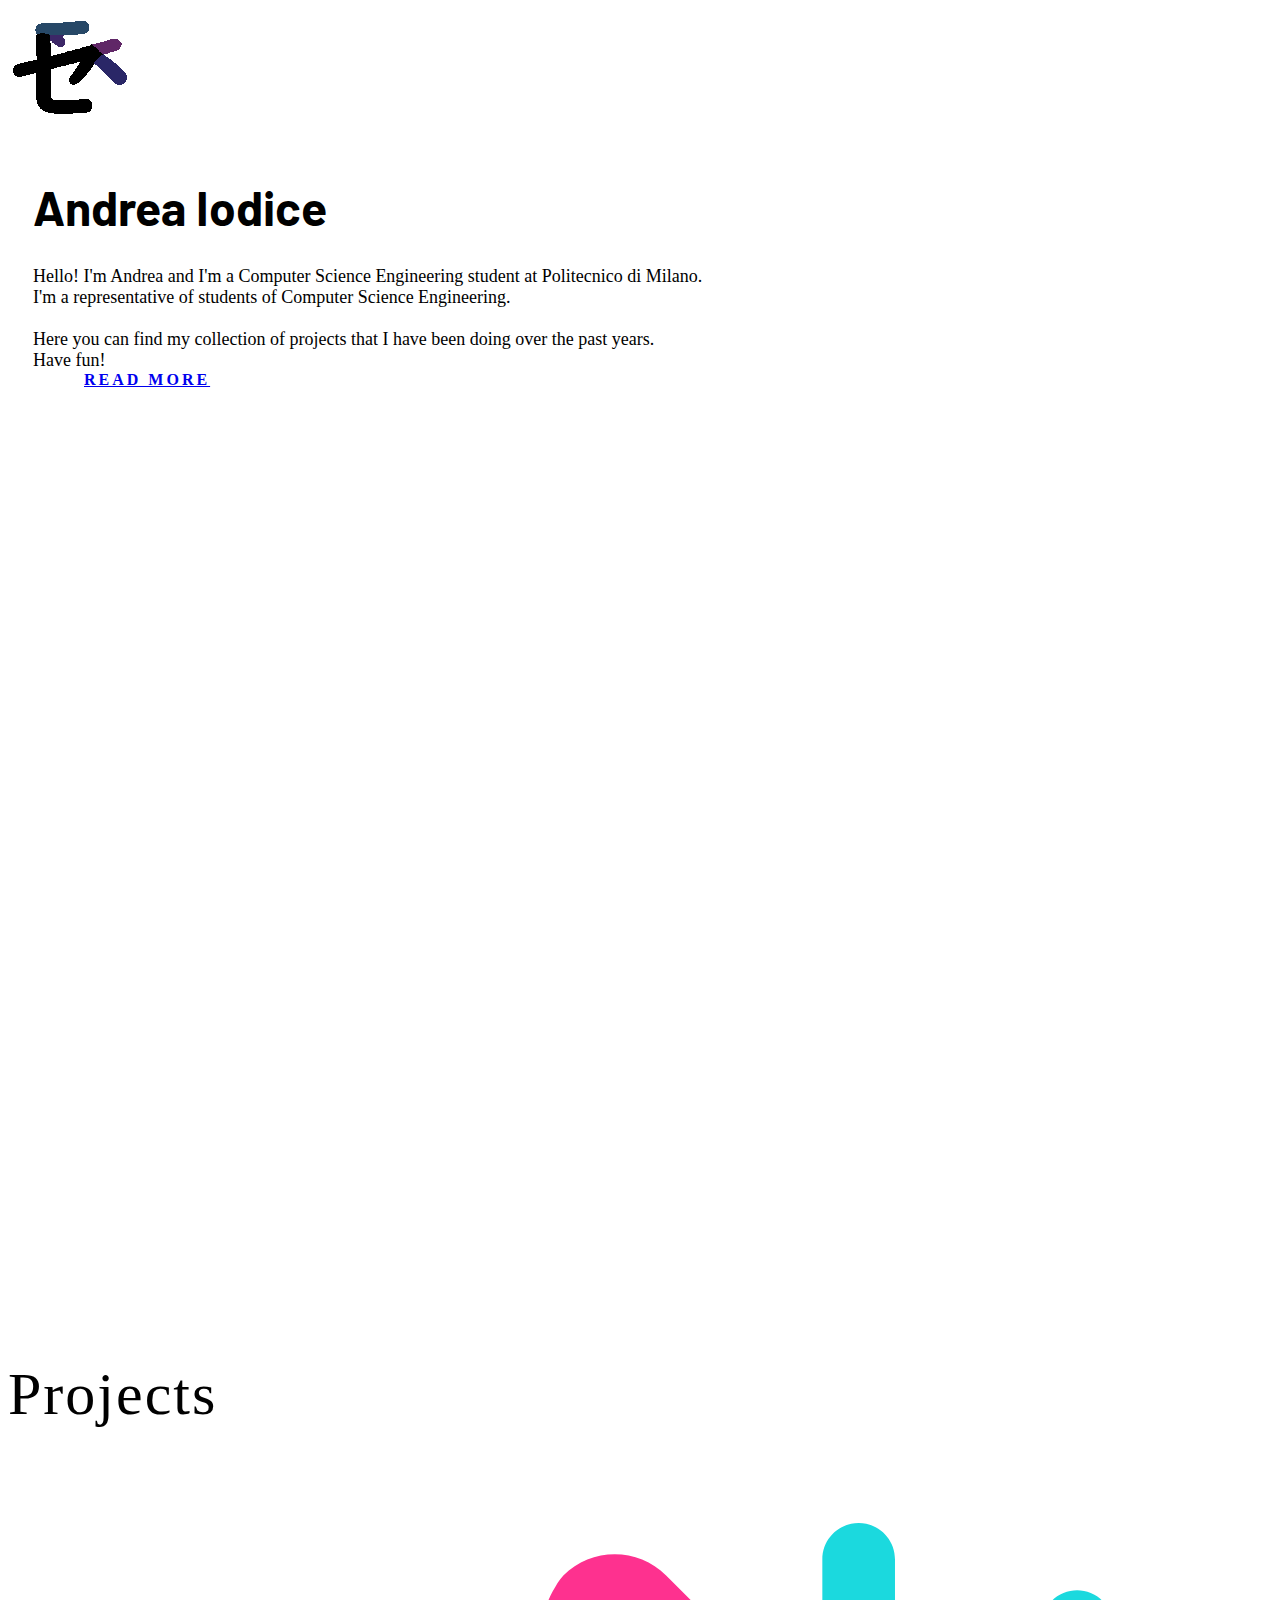
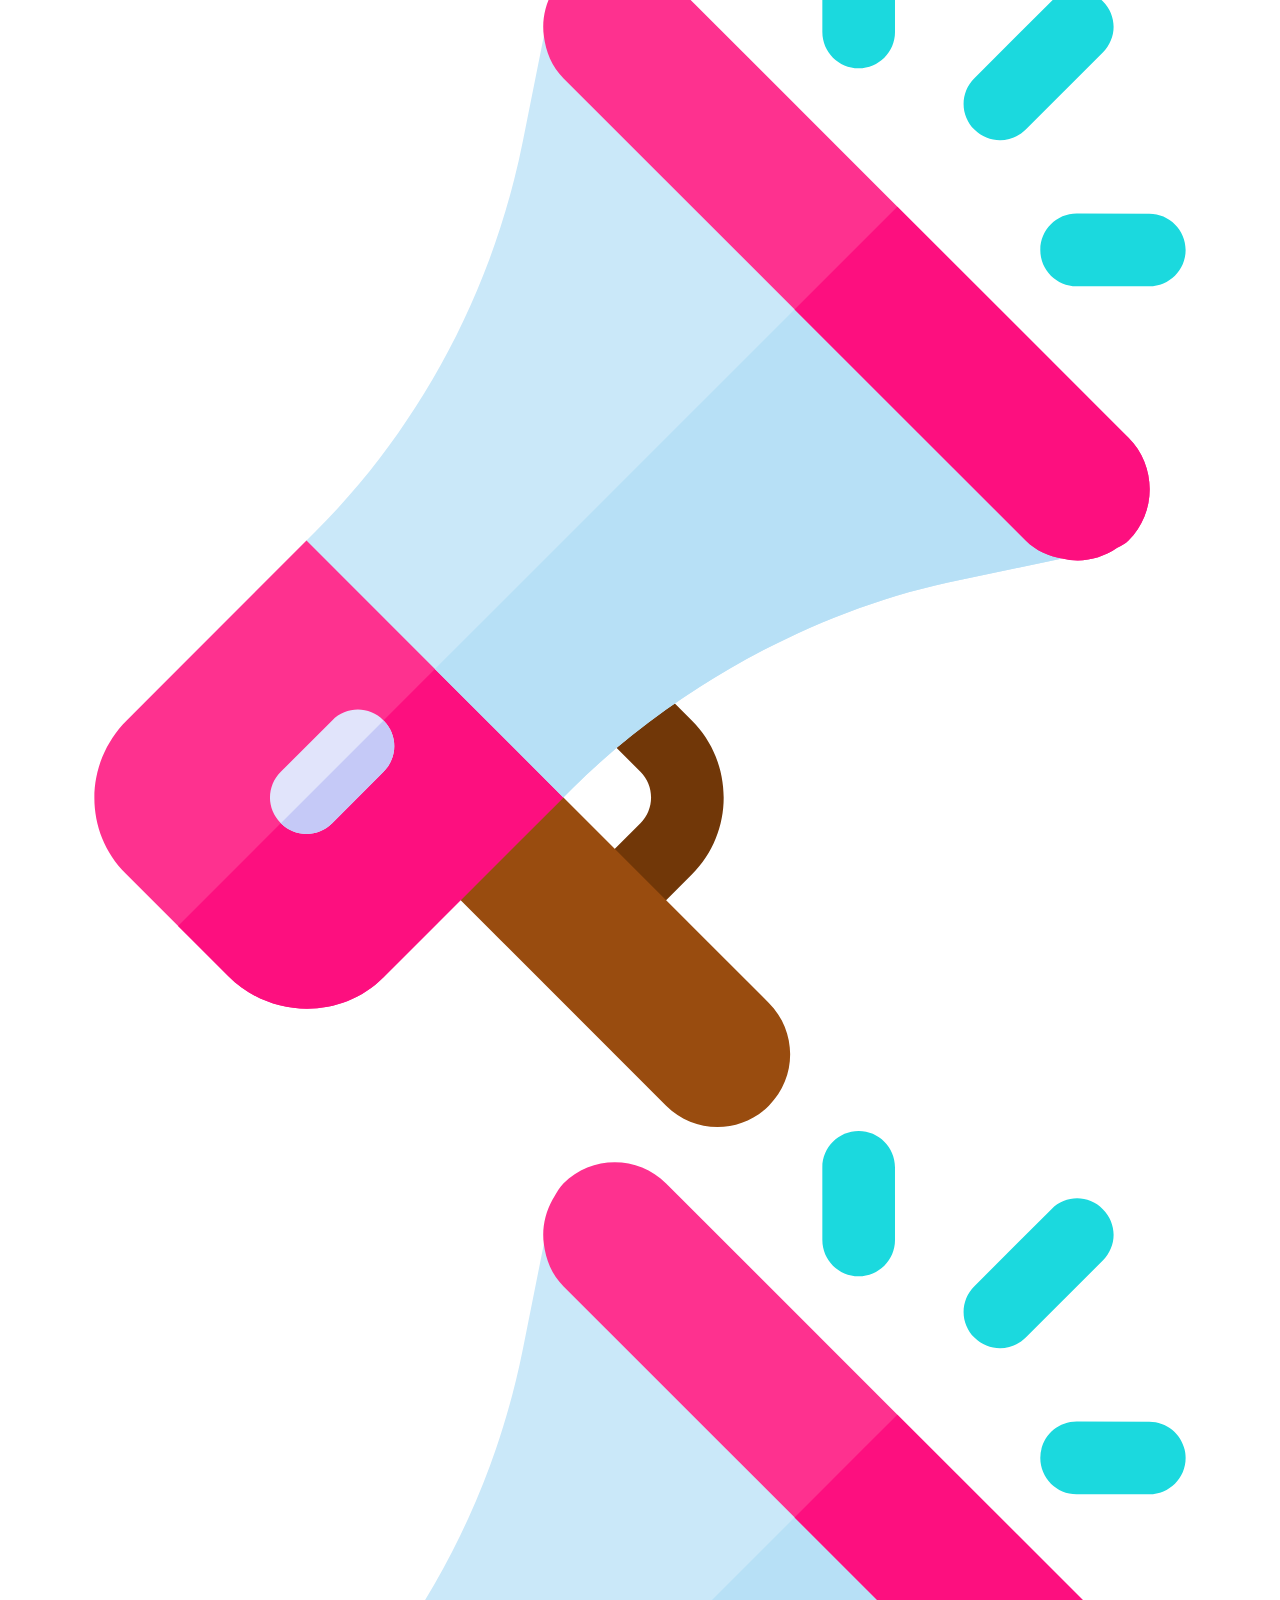
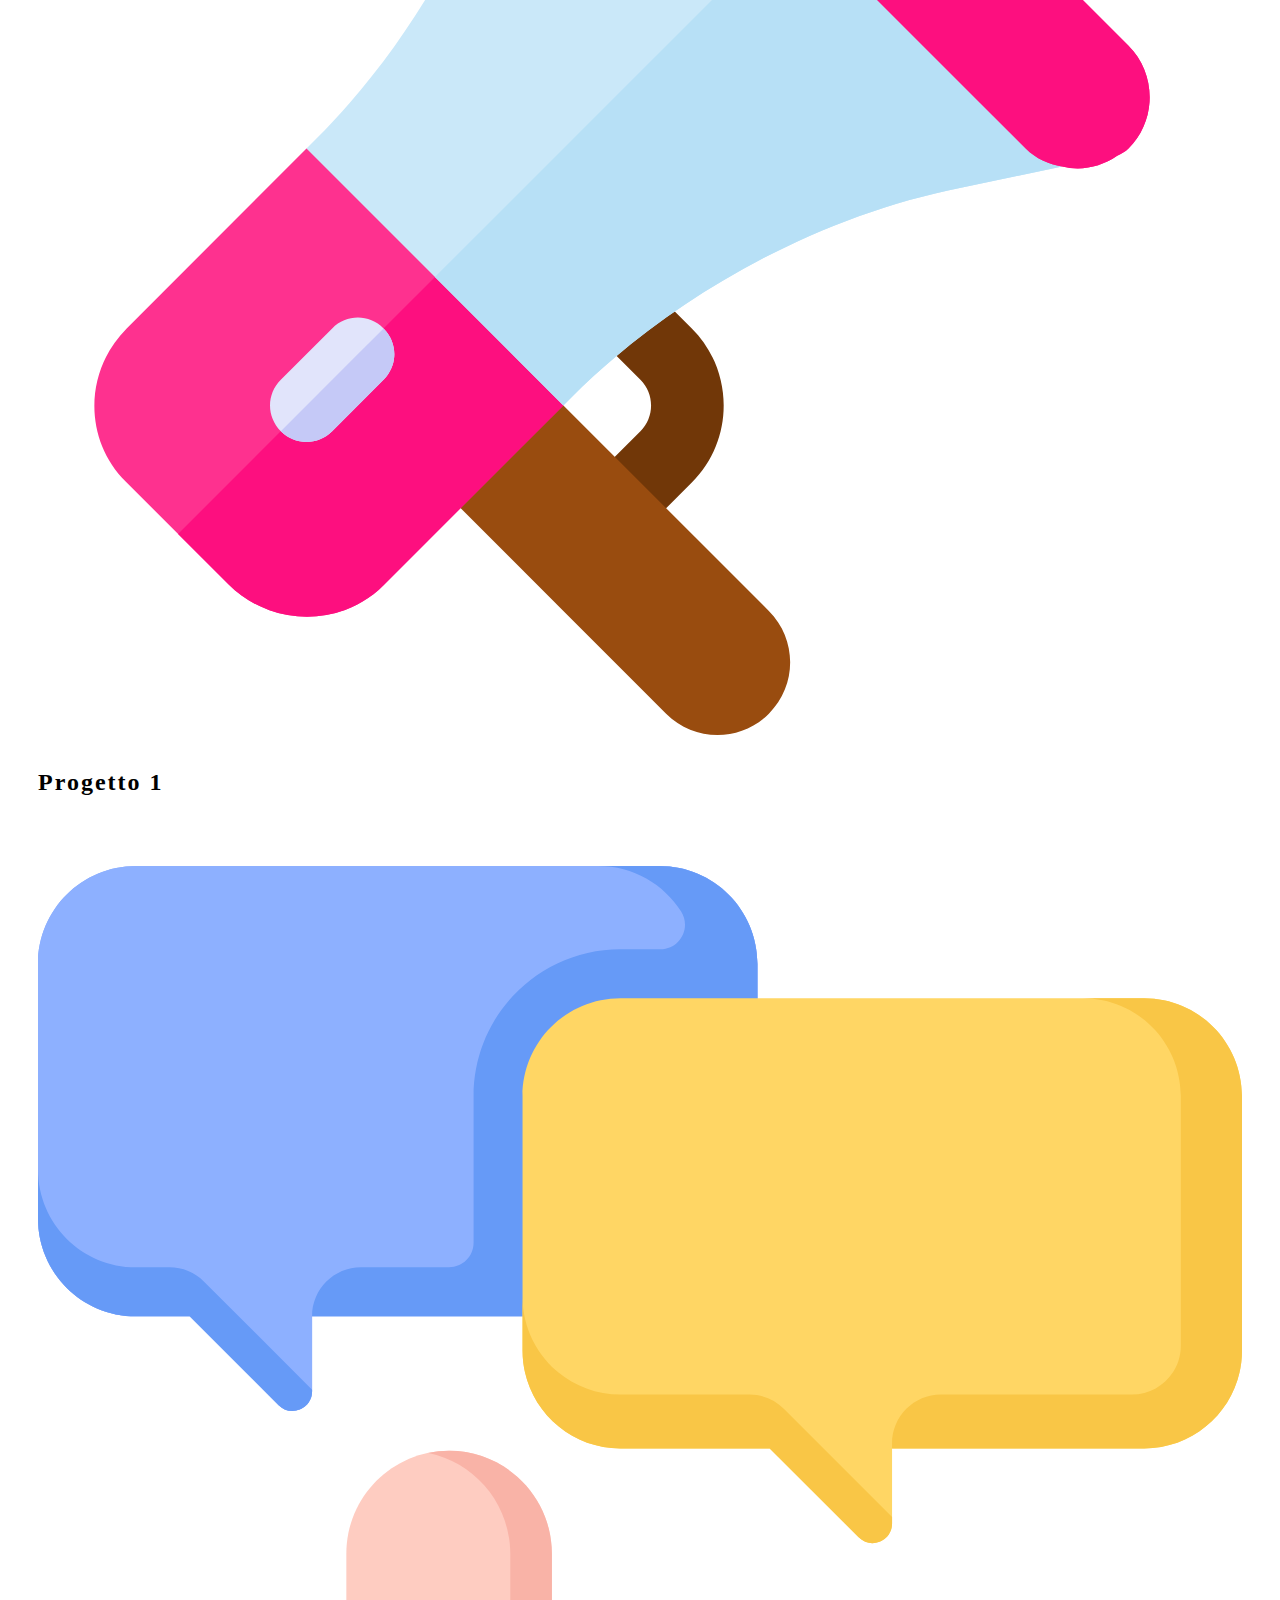
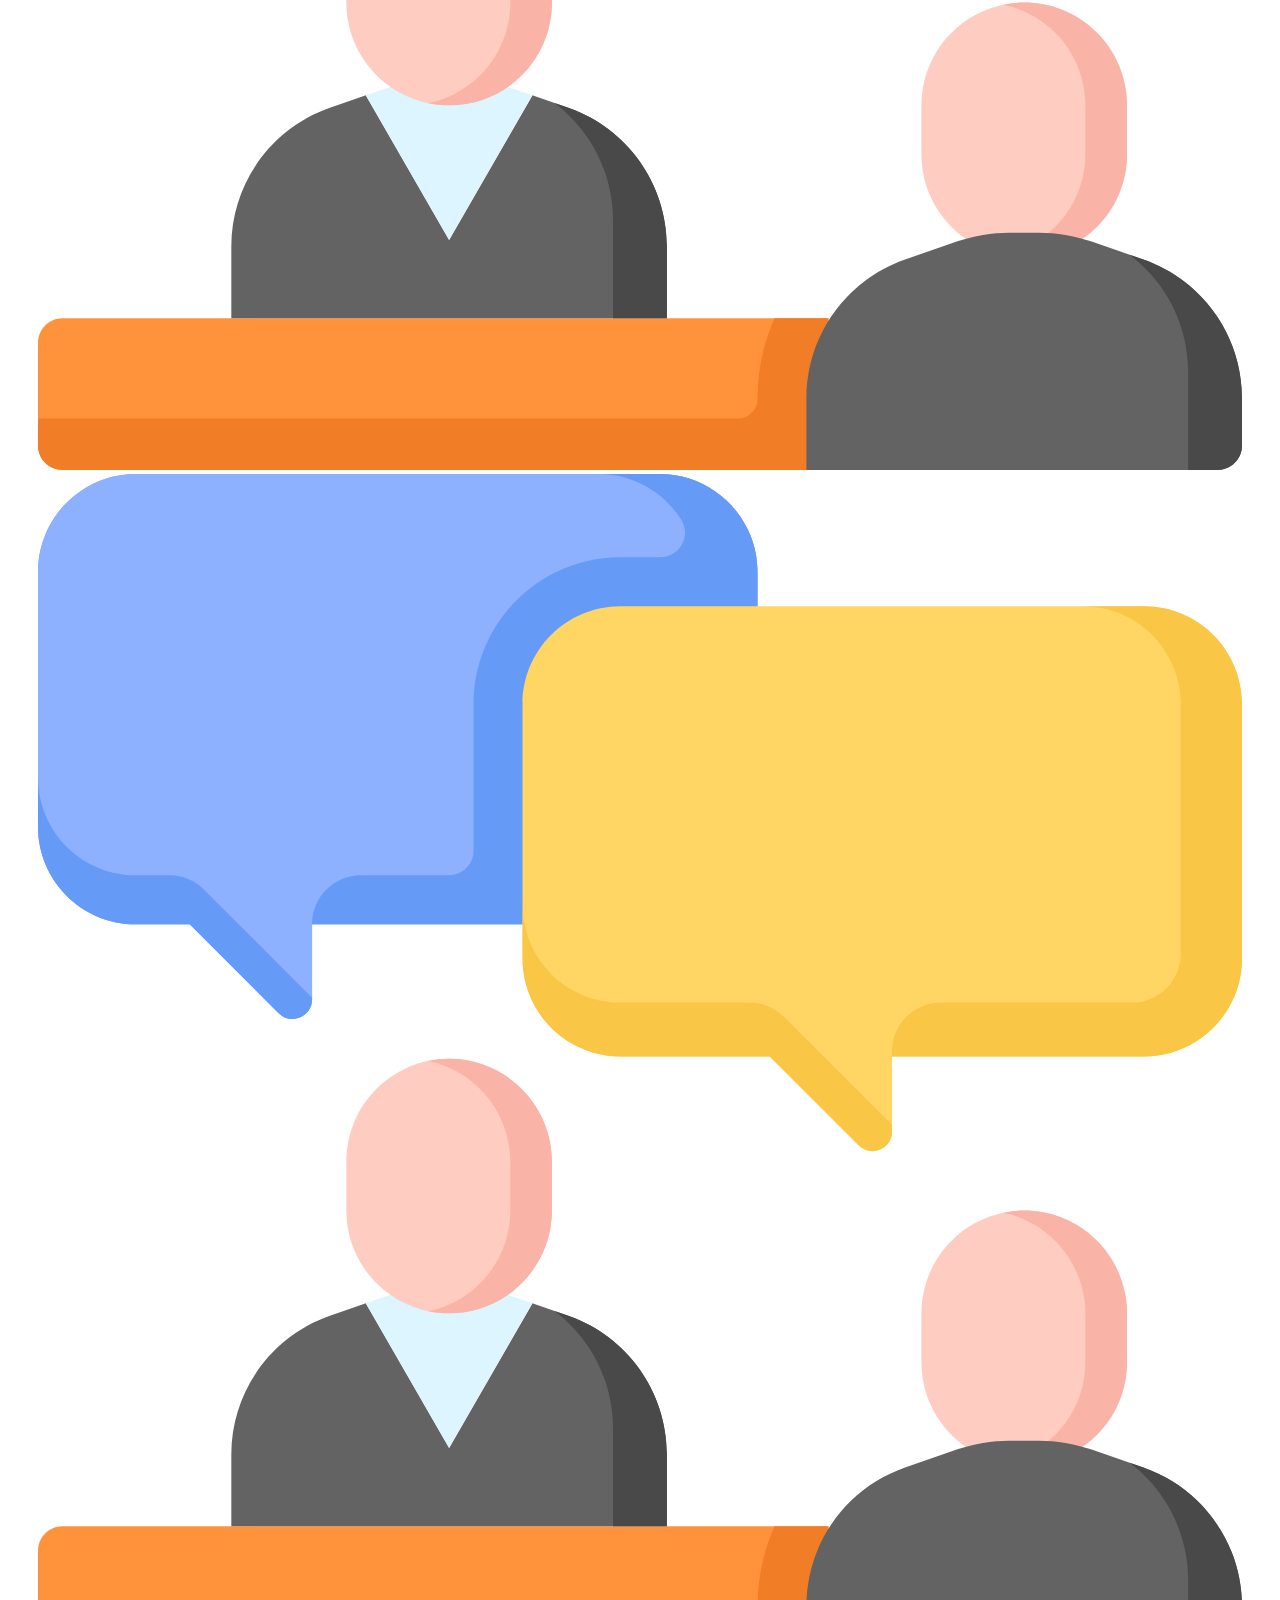
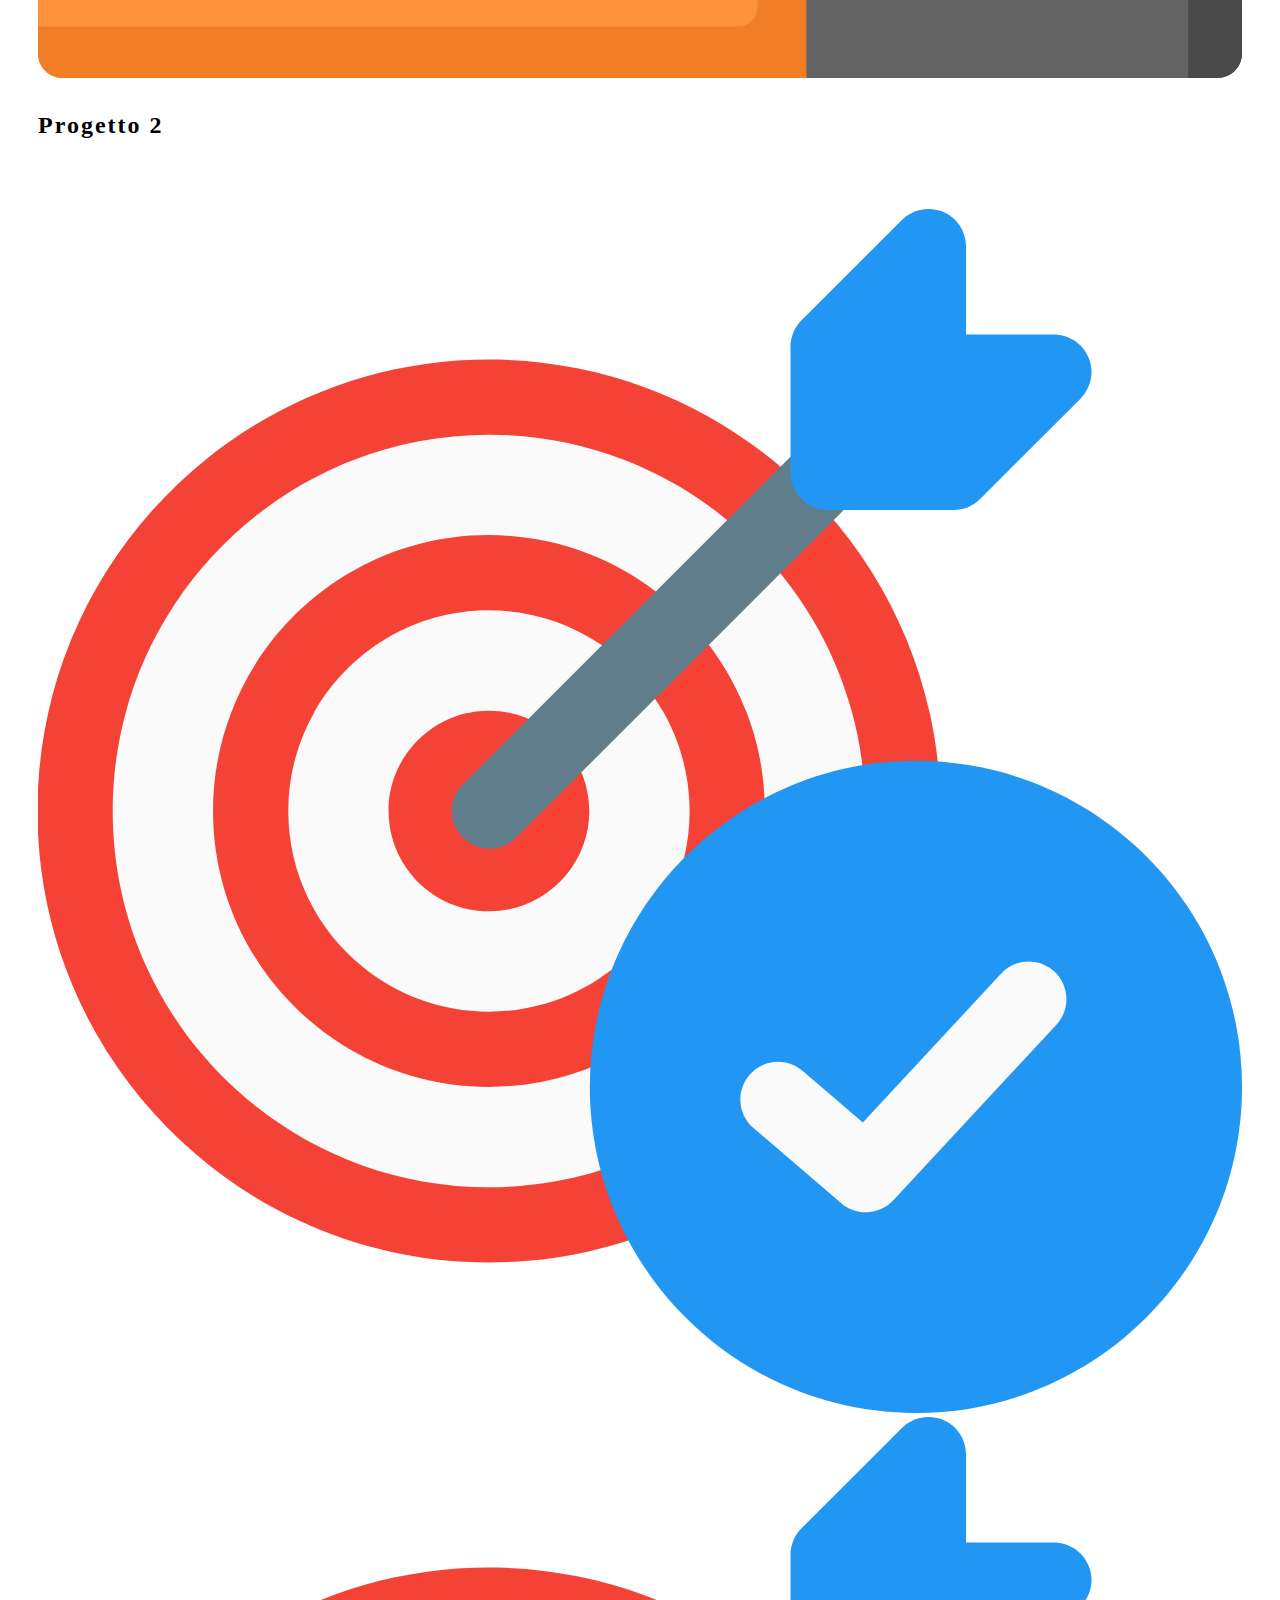
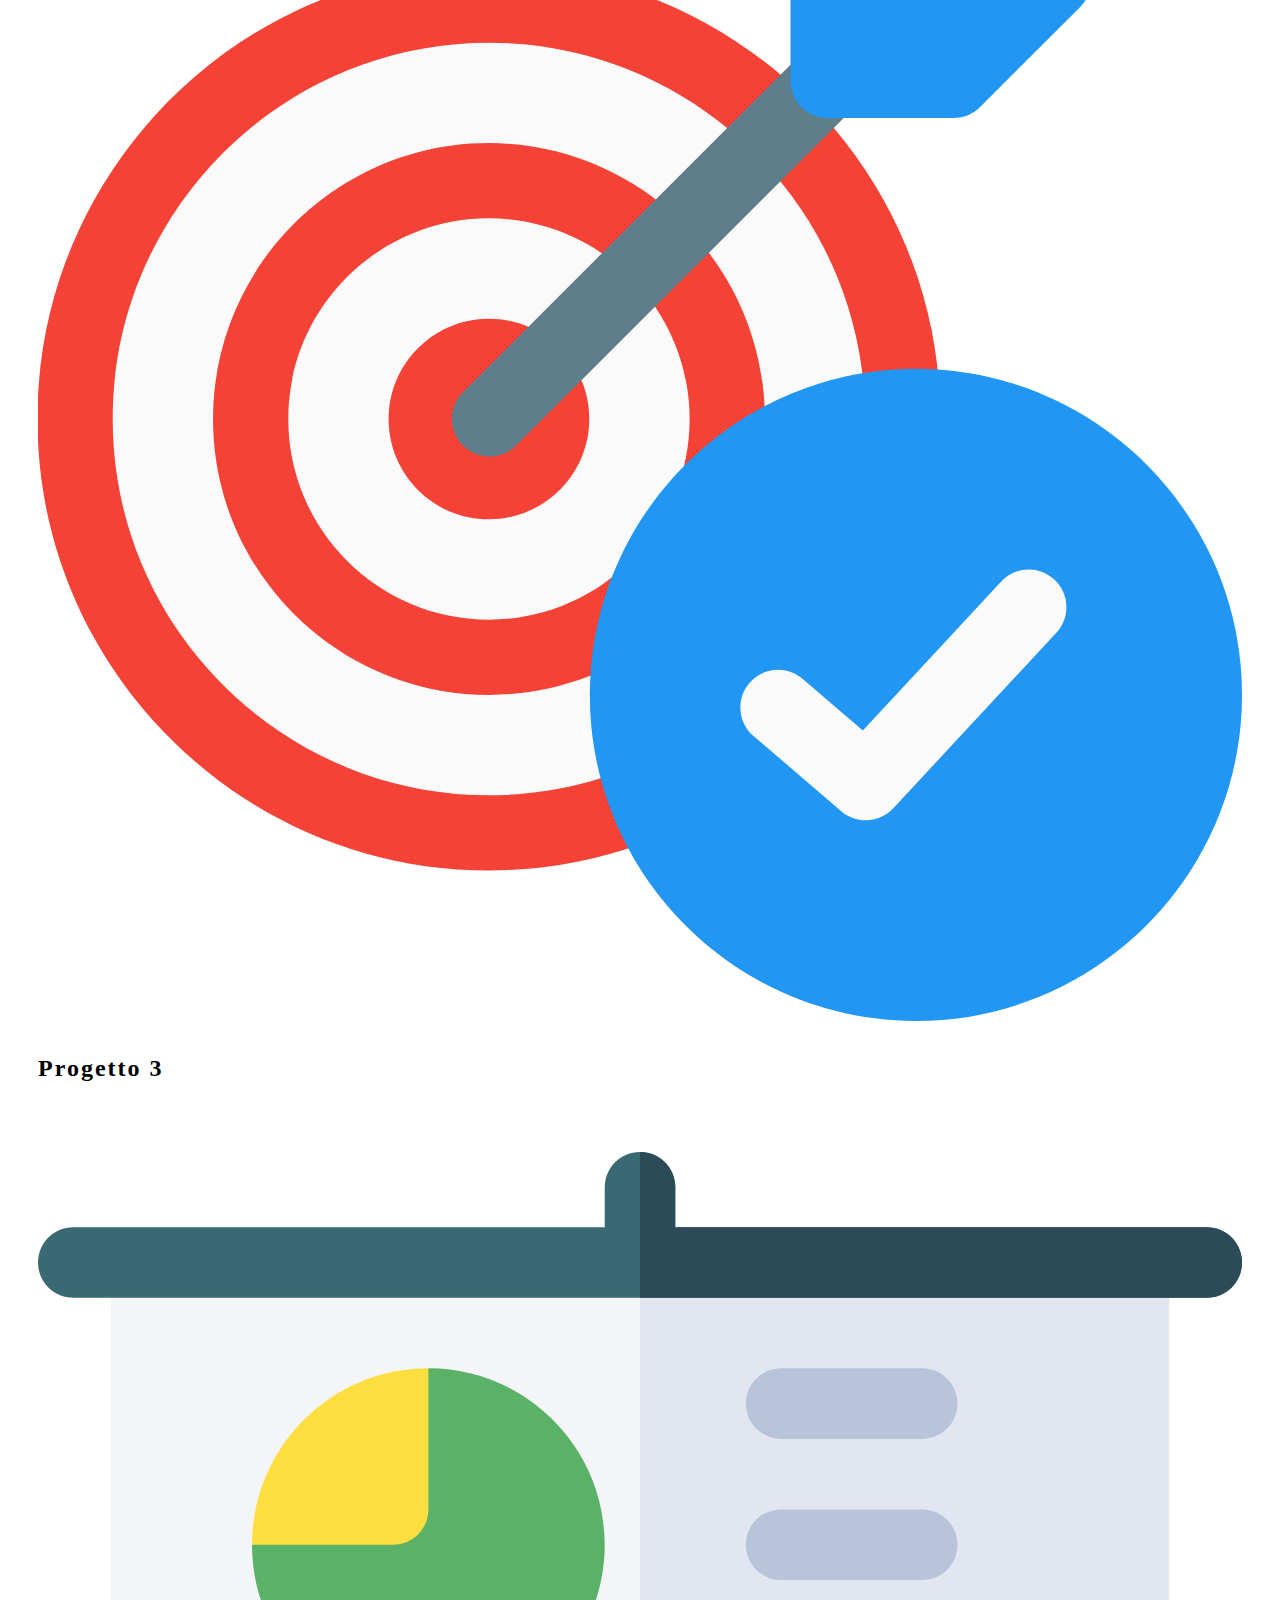
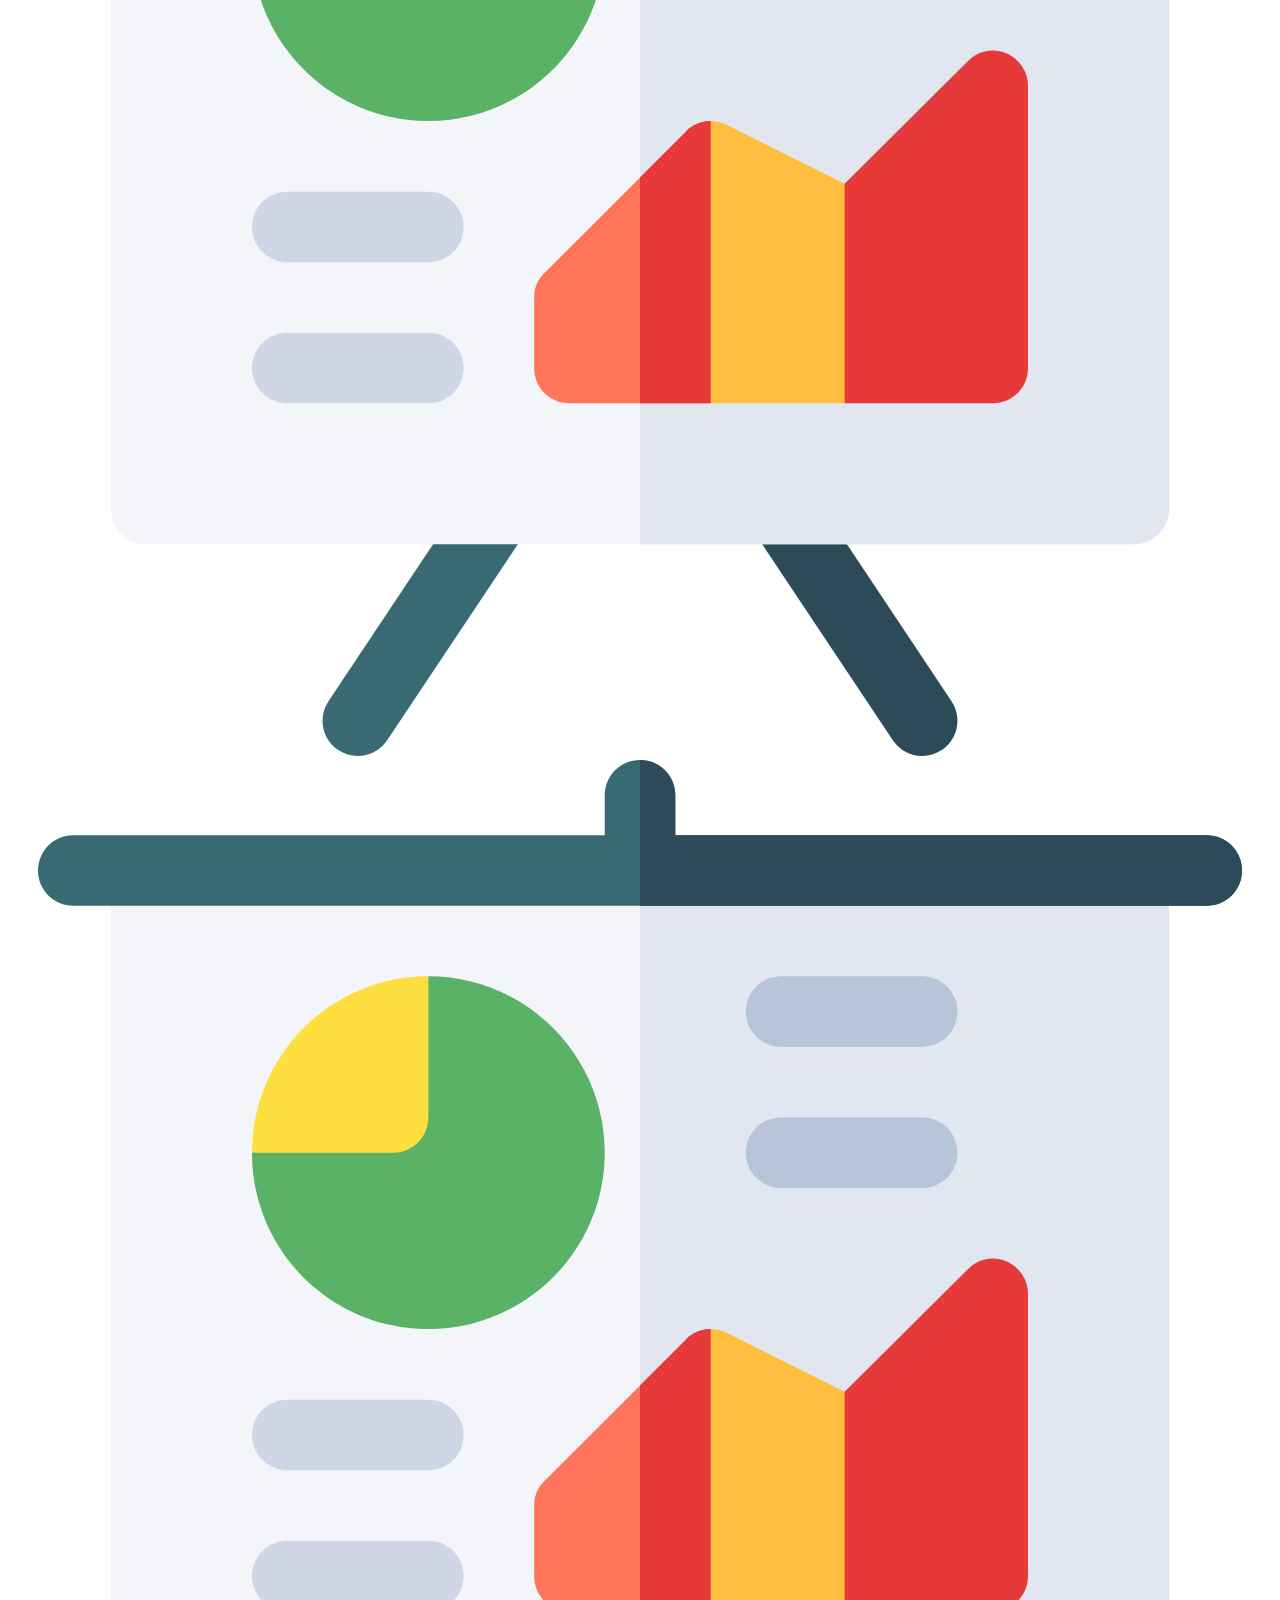
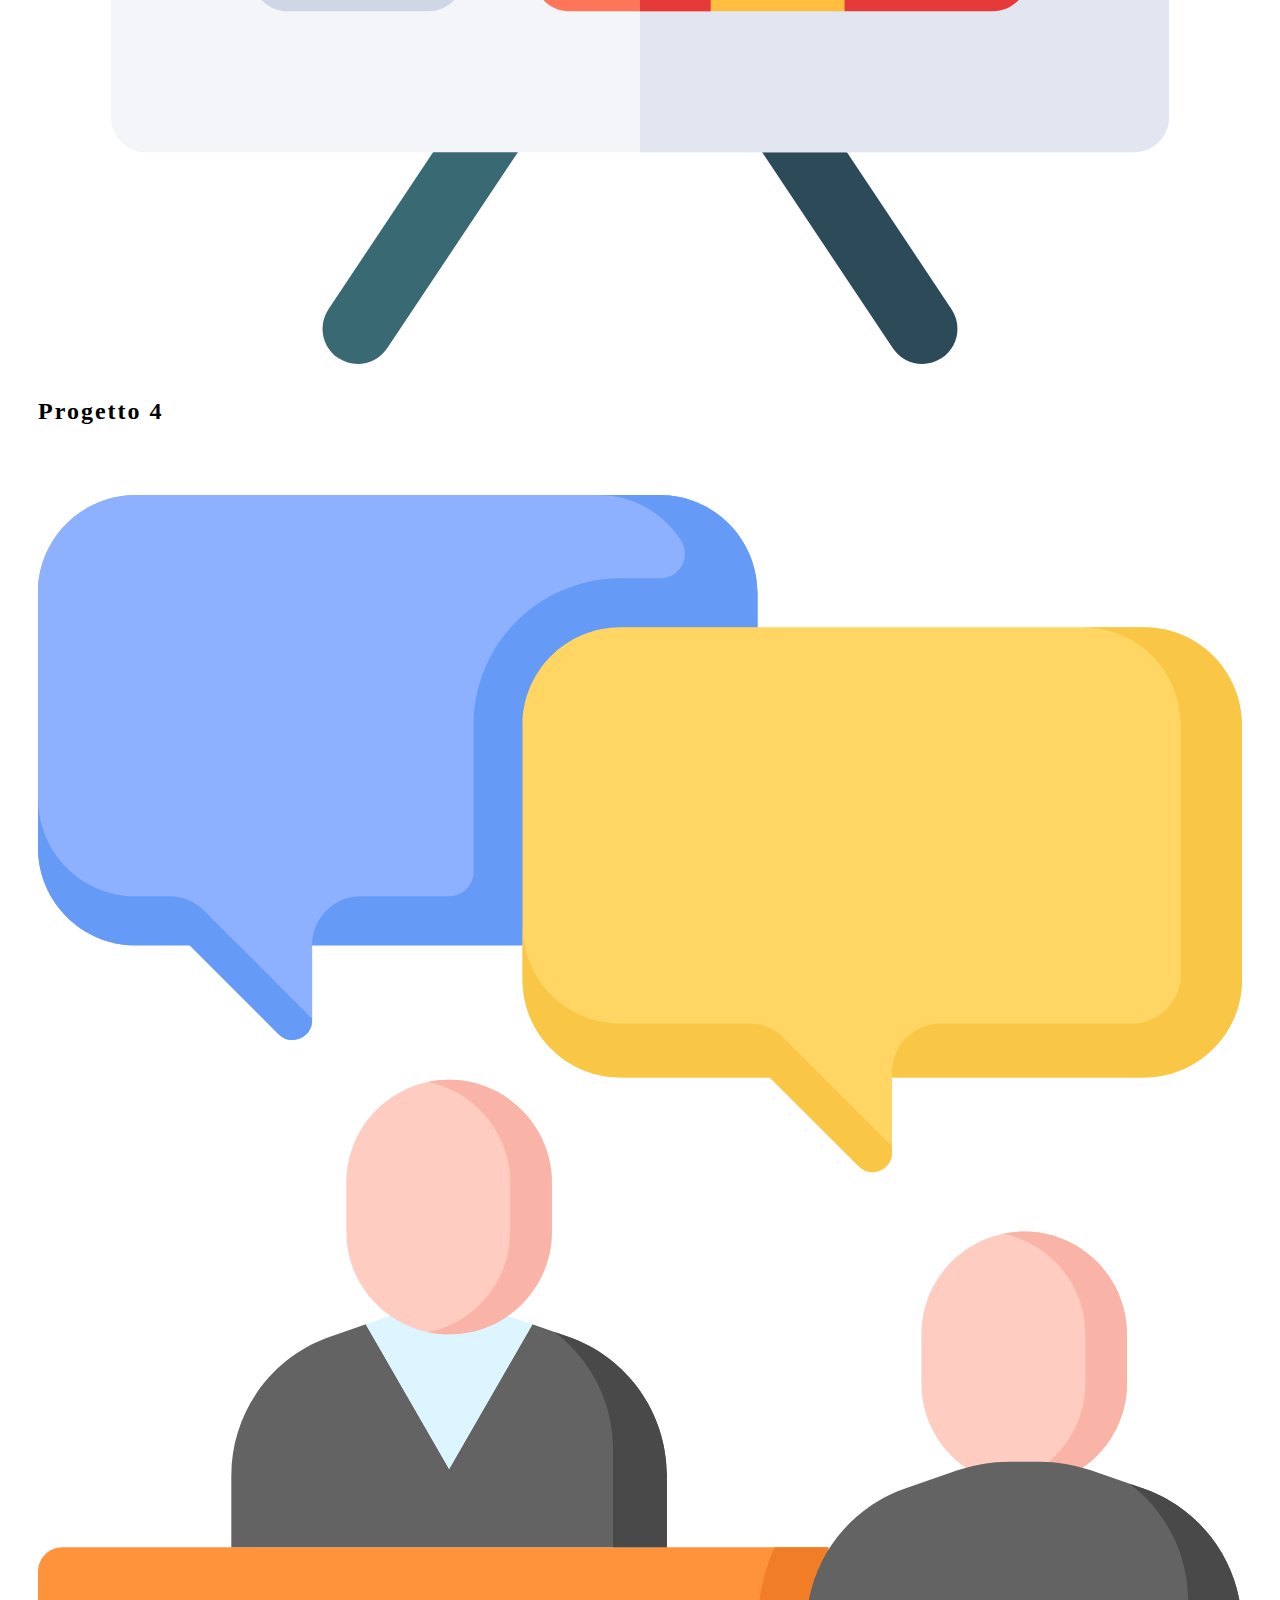
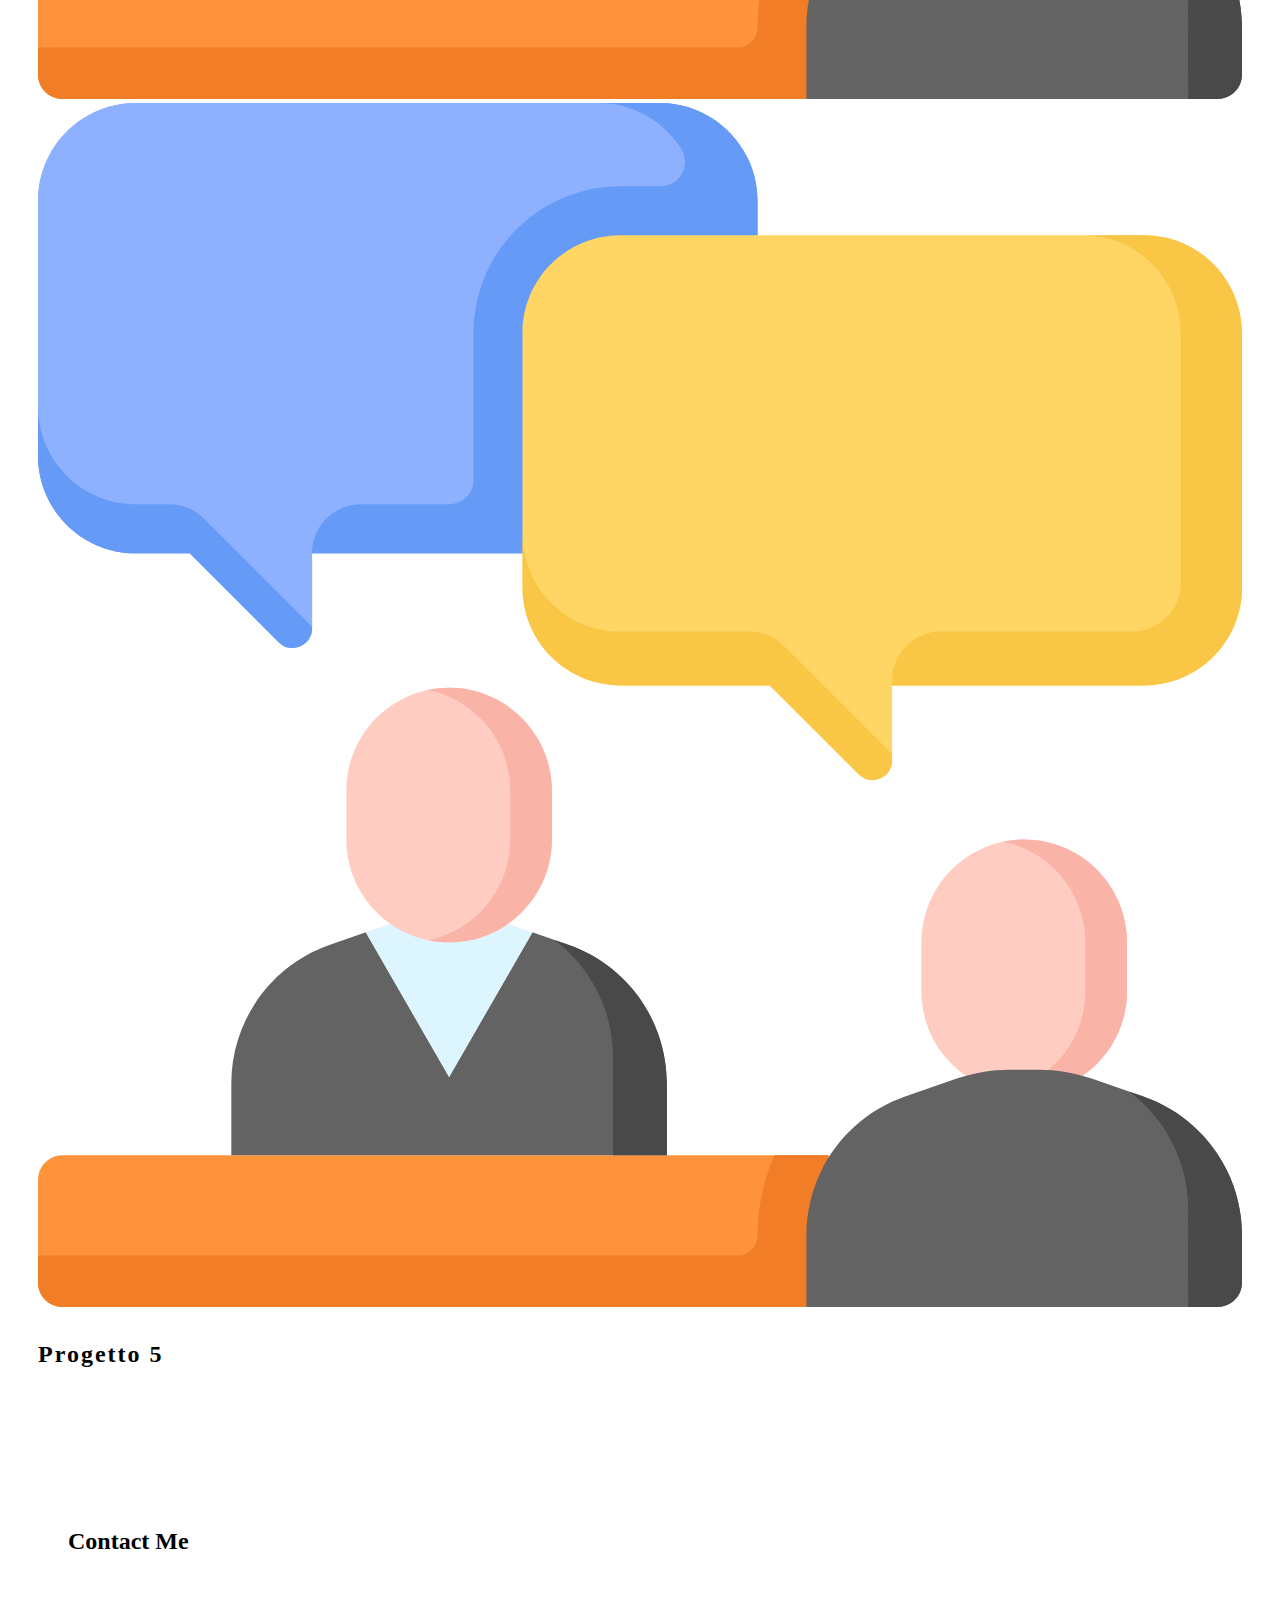
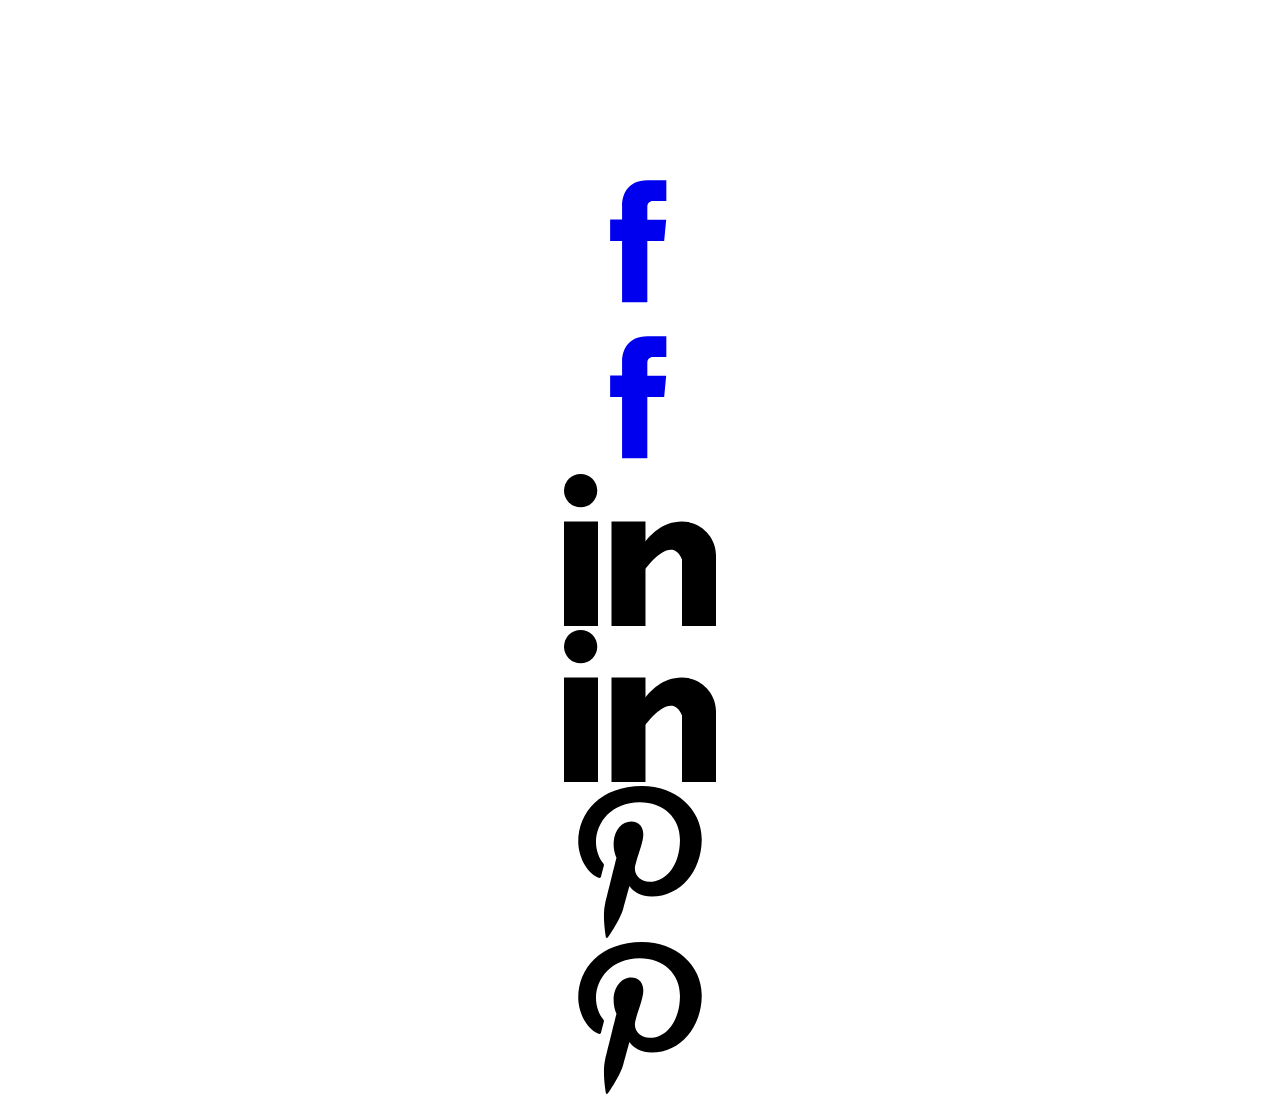
==== index.html @ 09ace483 "aa" ====
<!DOCTYPE html>
<html style="font-size: 16px;">
  <head>
    <meta name="viewport" content="width=device-width, initial-scale=1.0">
    <meta charset="utf-8">
    <meta name="keywords" content="Web Software Developers, Key Features, Data Visualization, IT solutions, IT solutions, Web Analytics, We are directly involved in t​he process, Get in Touch!">
    <meta name="description" content="">
    <meta name="page_type" content="np-template-header-footer-from-plugin">
    <title>Pagina 1</title>
    <link rel="stylesheet" href="nicepage.css" media="screen">
<link rel="stylesheet" href="Pagina-1.css" media="screen">
    <script class="u-script" type="text/javascript" src="jquery.js" defer=""></script>
    <script class="u-script" type="text/javascript" src="nicepage.js" defer=""></script>
    <link id="u-theme-google-font" rel="stylesheet" href="https://fonts.googleapis.com/css?family=Roboto:100,100i,300,300i,400,400i,500,500i,700,700i,900,900i|Open+Sans:300,300i,400,400i,500,500i,600,600i,700,700i,800,800i">
    <link id="u-page-google-font" rel="stylesheet" href="https://fonts.googleapis.com/css?family=Raleway:100,100i,200,200i,300,300i,400,400i,500,500i,600,600i,700,700i,800,800i,900,900i|Barlow:100,100i,200,200i,300,300i,400,400i,500,500i,600,600i,700,700i,800,800i,900,900i">
    
    
    
    
    <script type="application/ld+json">{
		"@context": "http://schema.org",
		"@type": "Organization",
		"name": "Site2",
		"logo": "1LOGO.png"
}</script>
    <meta name="theme-color" content="#478ac9">
    <meta property="og:title" content="Pagina 1">
    <meta property="og:description" content="">
    <meta property="og:type" content="website">
  </head>
  <body class="u-body u-xl-mode"><header class="u-clearfix u-header u-header" id="sec-615e"><div class="u-clearfix u-sheet u-sheet-1">
        <a href="https://nicepage.com" class="u-image u-logo u-image-1" data-image-width="126" data-image-height="126">
          <img src="1LOGO.png" class="u-logo-image u-logo-image-1">
        </a>
      </div></header>
    <section class="u-align-left u-clearfix u-image u-section-1" id="carousel_3e8e" data-image-width="1980" data-image-height="1350">
      <div class="u-clearfix u-sheet u-valign-middle u-sheet-1">
        <div class="u-clearfix u-expanded-width u-layout-wrap u-layout-wrap-1">
          <div class="u-gutter-0 u-layout">
            <div class="u-layout-row">
              <div class="u-align-left u-container-style u-layout-cell u-left-cell u-shape-rectangle u-size-27 u-layout-cell-1">
                <div class="u-container-layout u-valign-middle u-container-layout-1">
                  <h1 class="u-custom-font u-text u-text-body-alt-color u-text-1">Andrea Iodice</h1>
                  <p class="u-text u-text-body-alt-color u-text-2"> Hello! I'm Andrea and I'm a Computer Science Engineering student at Politecnico di Milano.<br>I'm a representative of students of Computer Science Engineering.<br>
                    <br>Here you can find my collection of projects that I have been doing over the past years.<br>Have fun!
                  </p>
                  <a href="https://nicepage.com/c/shapes-website-templates" class="u-active-palette-4-base u-btn u-btn-round u-button-style u-custom-font u-font-raleway u-hover-palette-4-base u-palette-1-base u-radius-50 u-text-body-alt-color u-btn-1">read more</a>
                </div>
              </div>
              <div class="u-align-left u-container-style u-image u-layout-cell u-right-cell u-size-33 u-image-1" data-image-width="1372" data-image-height="1235">
                <div class="u-container-layout u-valign-bottom u-container-layout-2"></div>
              </div>
            </div>
          </div>
        </div>
      </div>
    </section>
    <section class="u-align-center u-clearfix u-palette-5-dark-3 u-section-2" id="carousel_b197">
      <div class="u-clearfix u-sheet u-sheet-1">
        <h2 class="u-text u-text-default u-text-1">Projects</h2>
        <div class="u-expanded-width u-list u-list-1">
          <div class="u-repeater u-repeater-1">
            <div class="u-align-center u-container-style u-list-item u-opacity u-opacity-40 u-palette-5-dark-2 u-radius-16 u-repeater-item u-shape-round u-list-item-1">
              <div class="u-container-layout u-similar-container u-valign-top u-container-layout-1"><span class="u-icon u-icon-circle u-icon-1"><svg class="u-svg-link" preserveAspectRatio="xMidYMin slice" viewBox="0 0 512 512" style=""><use xmlns:xlink="http://www.w3.org/1999/xlink" xlink:href="#svg-2b95"></use></svg><svg class="u-svg-content" viewBox="0 0 512 512" x="0px" y="0px" id="svg-2b95" style="enable-background:new 0 0 512 512;"><path style="fill:#713708;" d="M278.032,404.637l-21.847,21.847c-6.038,6.038-15.81,6.038-21.847,0  c-6.038-6.038-6.038-15.81,0-21.847l21.847-21.847c6.027-6.027,6.027-15.82,0-21.847l-20.087-20.087  c-6.038-6.038-6.038-15.81,0-21.847c6.038-6.038,15.81-6.038,21.847,0l20.087,20.087  C296.104,357.166,296.104,386.565,278.032,404.637z"></path><path style="fill:#994C0F;" d="M310.803,502.95L310.803,502.95c-12.066,12.066-31.629,12.066-43.694,0L157.872,393.713  l43.694-43.695l109.237,109.237C322.87,471.321,322.87,490.884,310.803,502.95z"></path><path style="fill:#FE318F;" d="M156.997,261.753l67.728,67.728l-1.311,42.384l-76.466,76.466  c-18.133,18.133-47.846,17.697-65.979-0.438l-43.695-43.695c-17.915-17.915-17.697-46.972,0.438-65.105l76.466-76.466  L156.997,261.753z"></path><path style="fill:#FD0F7F;" d="M190.643,295.4l34.082,34.082l-1.311,42.384l-76.466,76.466  c-18.133,18.133-47.846,17.697-65.979-0.438l-21.411-21.411L190.643,295.4z"></path><g><path style="fill:#1BD9DE;" d="M348.994,61.798c-8.523,0.01-15.446-6.913-15.446-15.446l-0.01-30.904   C333.536,6.913,340.449,0,348.984,0c8.523-0.01,15.446,6.913,15.446,15.446l0.01,30.904   C364.441,54.885,357.529,61.798,348.994,61.798z"></path><path style="fill:#1BD9DE;" d="M472.58,154.49l-30.904-0.01c-8.534,0-15.458-6.923-15.446-15.446   c0-8.534,6.913-15.446,15.446-15.446l30.904,0.01c8.534,0,15.458,6.923,15.446,15.446   C488.026,147.577,481.114,154.49,472.58,154.49z"></path><path style="fill:#1BD9DE;" d="M452.812,33.23c6.117,6.117,6.118,15.73,0,21.847l-32.771,32.771   c-6.118,6.118-15.731,6.117-21.847,0c-6.118-6.118-6.118-15.73,0-21.847l32.771-32.771   C437.082,27.112,446.694,27.112,452.812,33.23z"></path>
</g><path style="fill:#CAE8F9;" d="M267.109,66.001l152.932,152.932c4.37,4.37,9.831,50.467,15.511,51.342l-43.038,8.958  c-63.795,12.671-124.312,47.846-165.385,88.919l-3.714,3.714L114.176,262.628l3.714-3.714  c43.259-43.259,75.155-100.5,88.263-166.041l8.957-44.787L267.109,66.001z"></path><path style="fill:#E1E4FB;" d="M146.947,339.094c6.117,6.117,6.118,15.73,0,21.847L125.1,382.789  c-6.118,6.118-15.731,6.117-21.847,0c-6.118-6.118-6.118-15.73,0-21.847l21.847-21.847  C131.218,332.977,140.83,332.977,146.947,339.094z"></path><path style="fill:#B7E0F6;" d="M343.575,142.467l76.466,76.466c4.37,4.37,9.831,50.467,15.511,51.342l-43.038,8.958  c-63.795,12.671-124.312,47.846-165.385,88.919l-3.714,3.714l-54.619-54.619L343.575,142.467z"></path><path style="fill:#C5C9F7;" d="M146.947,339.094c6.117,6.117,6.118,15.73,0,21.847L125.1,382.789  c-6.118,6.118-15.731,6.117-21.847,0L146.947,339.094z"></path><path style="fill:#FE318F;" d="M267.109,22.307l196.627,196.627c12.016,12.016,12.016,31.679,0,43.695  c-1.311,1.311-3.059,2.184-4.808,3.058c-6.991,4.808-15.292,6.555-23.377,4.588c-5.679-0.873-11.141-3.276-15.511-7.646  L223.413,66.001c-5.026-5.026-7.428-11.361-8.303-17.915c-0.873-6.554,0.439-13.11,3.715-19.007  c1.529-2.404,2.621-4.806,4.588-6.773C235.429,10.291,255.093,10.291,267.109,22.307z"></path><path style="fill:#FD0F7F;" d="M365.422,120.62l98.313,98.313c12.016,12.016,12.016,31.679,0,43.695  c-1.311,1.311-3.059,2.184-4.808,3.058c-6.991,4.808-15.292,6.555-23.377,4.588c-5.679-0.873-11.141-3.276-15.511-7.646  l-98.313-98.313L365.422,120.62z"></path></svg>
            
            
          </span>
                <h4 class="u-text u-text-default u-text-2">Progetto 1</h4>
              </div>
            </div>
            <div class="u-align-center u-container-style u-list-item u-opacity u-opacity-40 u-palette-5-dark-2 u-radius-16 u-repeater-item u-shape-round u-list-item-2">
              <div class="u-container-layout u-similar-container u-valign-top u-container-layout-2"><span class="u-icon u-icon-circle u-icon-2"><svg class="u-svg-link" preserveAspectRatio="xMidYMin slice" viewBox="0 0 512 512" style=""><use xmlns:xlink="http://www.w3.org/1999/xlink" xlink:href="#svg-b678"></use></svg><svg class="u-svg-content" viewBox="0 0 512 512" id="svg-b678"><path d="m336.128906 512h-325.722656c-5.746094 0-10.40625-4.660156-10.40625-10.40625v-43.707031c0-5.746094 4.660156-10.40625 10.40625-10.40625h325.722656zm0 0" fill="#ff933b"></path><path d="m313.234375 447.480469c-4.703125 10.484375-7.28125 22.027343-7.28125 34.007812v.332031c0 4.597657-3.726563 8.324219-8.324219 8.324219h-297.628906v11.449219c0 5.746094 4.660156 10.40625 10.40625 10.40625h325.722656v-64.519531zm0 0" fill="#f27d27"></path><path d="m463.089844 356.941406c0-24.136718-19.570313-43.707031-43.707032-43.707031-24.140624 0-43.707031 19.570313-43.707031 43.707031v20.816406c0 24.136719 19.566407 43.707032 43.707031 43.707032 24.136719 0 43.707032-19.570313 43.707032-43.707032zm0 0" fill="#feccc1"></path><path d="m419.382812 313.234375c-3.03125 0-5.988281.3125-8.847656.898437 19.898438 4.089844 34.863282 21.703126 34.863282 42.808594v20.816406c0 21.105469-14.964844 38.71875-34.863282 42.808594 2.859375.585938 5.816406.898438 8.847656.898438 24.136719 0 43.707032-19.570313 43.707032-43.707032v-20.816406c0-24.136718-19.570313-43.707031-43.707032-43.707031zm0 0" fill="#f9b3a7"></path><path d="m512 501.59375v-20.105469c0-26.589843-16.839844-50.261719-41.957031-58.984375l-22.285157-7.734375c-7.074218-2.457031-14.507812-3.710937-21.996093-3.710937h-12.757813c-7.488281 0-14.925781 1.253906-21.996094 3.710937l-22.285156 7.734375c-25.117187 8.722656-41.957031 32.394532-41.957031 58.984375v30.511719h174.828125c5.746094 0 10.40625-4.660156 10.40625-10.40625zm0 0" fill="#636363"></path><path d="m470.042969 422.503906-5.835938-2.027344c15.386719 11.582032 24.898438 29.914063 24.898438 49.898438v41.625h12.488281c5.746094 0 10.40625-4.660156 10.40625-10.40625v-20.105469c0-26.589843-16.839844-50.261719-41.957031-58.984375zm0 0" fill="#494949"></path><path d="m225.488281 357.984375-15.277343-5.304687v.101562l-35.382813 61.398438-35.382813-61.398438-.011718-.097656-15.265625 5.300781c-25.117188 8.722656-41.957031 32.394531-41.957031 58.984375v30.511719h185.234374v-30.511719c0-26.589844-16.835937-50.261719-41.957031-58.984375zm0 0" fill="#636363"></path><path d="m225.488281 357.984375-5.835937-2.027344c15.386718 11.582031 24.902344 29.914063 24.902344 49.898438v41.625h22.890624v-30.511719c0-26.589844-16.835937-50.261719-41.957031-58.984375zm0 0" fill="#494949"></path><path d="m139.445312 352.78125 35.382813 61.398438 35.382813-61.398438v-.101562l-17.691407-6.144532h-35.382812l-17.703125 6.148438zm0 0" fill="#ddf5ff"></path><path d="m218.535156 292.421875c0-24.136719-19.566406-43.707031-43.707031-43.707031-24.136719 0-43.707031 19.570312-43.707031 43.707031v20.8125c0 24.140625 19.570312 43.707031 43.707031 43.707031 24.140625 0 43.707031-19.566406 43.707031-43.707031zm0 0" fill="#feccc1"></path><path d="m174.828125 248.714844c-3.027344 0-5.988281.308594-8.84375.894531 19.898437 4.089844 34.859375 21.703125 34.859375 42.8125v20.8125c0 21.109375-14.960938 38.722656-34.859375 42.8125 2.855469.585937 5.8125.894531 8.84375.894531 24.140625 0 43.707031-19.566406 43.707031-43.707031v-20.8125c0-24.136719-19.566406-43.707031-43.707031-43.707031zm0 0" fill="#f9b3a7"></path><path d="m264.324219 0h-222.699219c-22.988281 0-41.625 18.636719-41.625 41.625v108.230469c0 22.988281 18.636719 41.625 41.625 41.625h22.894531l37.820313 37.820312c5.246094 5.246094 14.214844 1.53125 14.214844-5.886719v-31.933593h147.769531c22.988281 0 41.625-18.636719 41.625-41.625v-108.230469c0-22.988281-18.632813-41.625-41.625-41.625zm0 0" fill="#8db0ff"></path><path d="m264.324219 0h-222.699219c-22.988281 0-41.625 18.636719-41.625 41.625v108.230469c0 22.988281 18.636719 41.625 41.625 41.625h22.894531l37.820313 37.820312c5.246094 5.246094 14.214844 1.53125 14.214844-5.886719v-31.933593h147.769531c22.988281 0 41.625-18.636719 41.625-41.625v-108.230469c0-22.988281-18.632813-41.625-41.625-41.625zm0 0" fill="#8db0ff"></path><path d="m41.625 170.667969c-22.988281 0-41.625-18.636719-41.625-41.628907v20.816407c0 22.988281 18.636719 41.625 41.625 41.625h22.894531l37.820313 37.820312c5.246094 5.246094 14.214844 1.53125 14.214844-5.886719v-.714843l-45.9375-45.9375c-3.902344-3.902344-9.199219-6.09375-14.71875-6.09375zm0 0" fill="#669af7"></path><path d="m264.324219 0h-26.015625c14.8125 0 27.8125 7.734375 35.191406 19.386719 4.390625 6.9375-.578125 15.996093-8.785156 15.996093h-17.039063c-34.484375 0-62.441406 27.953126-62.441406 62.4375v62.441407c0 5.746093-4.65625 10.40625-10.40625 10.40625h-37.460937c-11.496094 0-20.8125 9.316406-20.8125 20.8125h147.769531c22.988281 0 41.625-18.636719 41.625-41.625v-108.230469c0-22.988281-18.632813-41.625-41.625-41.625zm0 0" fill="#669af7"></path><path d="m247.675781 56.195312h222.699219c22.988281 0 41.625 18.636719 41.625 41.625v108.230469c0 22.988281-18.636719 41.625-41.625 41.625h-107.1875v31.933594c0 7.417969-8.96875 11.128906-14.210938 5.886719l-37.820312-37.820313h-63.480469c-22.988281 0-41.625-18.636719-41.625-41.625v-108.230469c0-22.988281 18.632813-41.625 41.625-41.625zm0 0" fill="#ffd664"></path><g fill="#f9c646"><path d="m247.675781 224.78125c-22.988281 0-41.625-18.636719-41.625-41.628906v22.894531c0 22.988281 18.636719 41.628906 41.625 41.628906h63.480469l37.820312 37.820313c5.242188 5.242187 14.210938 1.527344 14.210938-5.886719v-2.796875l-45.9375-45.9375c-3.902344-3.902344-9.195312-6.09375-14.71875-6.09375zm0 0"></path><path d="m470.375 56.195312h-26.015625c22.988281 0 41.625 18.636719 41.625 41.625v106.148438c0 11.492188-9.320313 20.8125-20.8125 20.8125h-81.171875c-11.496094 0-20.8125 9.316406-20.8125 20.8125v2.082031h107.1875c22.988281 0 41.625-18.640625 41.625-41.628906v-108.226563c0-22.988281-18.636719-41.625-41.625-41.625zm0 0"></path>
</g></svg>
            
            
          </span>
                <h4 class="u-text u-text-default u-text-3">Progetto 2</h4>
              </div>
            </div>
            <div class="u-align-center u-container-style u-list-item u-opacity u-opacity-40 u-palette-5-dark-2 u-radius-16 u-repeater-item u-shape-round u-list-item-3">
              <div class="u-container-layout u-similar-container u-valign-top u-container-layout-3"><span class="u-icon u-icon-circle u-icon-3"><svg class="u-svg-link" preserveAspectRatio="xMidYMin slice" viewBox="0 0 24 24" style=""><use xmlns:xlink="http://www.w3.org/1999/xlink" xlink:href="#svg-5ce8"></use></svg><svg class="u-svg-content" viewBox="0 0 24 24" id="svg-5ce8"><circle cx="8.989" cy="12" fill="#fafafa" r="9"></circle><g fill="#f44336"><path d="m8.989 21c-4.962 0-9-4.038-9-9s4.038-9 9-9 9 4.038 9 9-4.037 9-9 9zm0-16.5c-4.136 0-7.5 3.364-7.5 7.5s3.364 7.5 7.5 7.5 7.5-3.364 7.5-7.5-3.364-7.5-7.5-7.5z"></path><path d="m8.989 17.5c-3.033 0-5.5-2.467-5.5-5.5s2.467-5.5 5.5-5.5 5.5 2.467 5.5 5.5-2.467 5.5-5.5 5.5zm0-9.5c-2.206 0-4 1.794-4 4s1.794 4 4 4 4-1.794 4-4-1.794-4-4-4z"></path><path d="m8.989 14c-1.103 0-2-.897-2-2s.897-2 2-2 2 .897 2 2-.897 2-2 2zm0-2.5c-.276 0-.5.224-.5.5s.224.5.5.5.5-.224.5-.5-.224-.5-.5-.5z"></path>
</g><path d="m9 12.75c-.192 0-.384-.073-.53-.22-.293-.293-.293-.768 0-1.061l6.5-6.5c.293-.293.768-.293 1.061 0s.293.768 0 1.061l-6.5 6.5c-.147.147-.339.22-.531.22z" fill="#607d8b"></path><path d="m18.25 6h-2.5c-.414 0-.75-.336-.75-.75v-2.5c0-.199.079-.39.22-.53l2-2c.215-.214.538-.279.817-.163.28.116.463.39.463.693v1.75h1.75c.303 0 .577.183.693.463s.052.603-.163.817l-2 2c-.14.141-.331.22-.53.22z" fill="#2196f3"></path><path d="m17.5 24c-3.584 0-6.5-2.916-6.5-6.5s2.916-6.5 6.5-6.5 6.5 2.916 6.5 6.5-2.916 6.5-6.5 6.5z" fill="#2196f3"></path><path d="m16.5 20c-.173 0-.347-.06-.488-.181l-1.75-1.5c-.314-.27-.351-.743-.081-1.058s.742-.352 1.058-.081l1.203 1.031 2.758-2.971c.282-.304.756-.321 1.06-.04.304.282.321.757.04 1.06l-3.25 3.5c-.148.159-.349.24-.55.24z" fill="#fafafa"></path></svg>
            
            
          </span>
                <h4 class="u-text u-text-default u-text-4">Progetto 3</h4>
              </div>
            </div>
            <div class="u-align-center u-container-style u-list-item u-opacity u-opacity-40 u-palette-5-dark-2 u-radius-16 u-repeater-item u-shape-round u-list-item-4">
              <div class="u-container-layout u-similar-container u-valign-top u-container-layout-4"><span class="u-icon u-icon-circle u-icon-4"><svg class="u-svg-link" preserveAspectRatio="xMidYMin slice" viewBox="0 0 512 512" style=""><use xmlns:xlink="http://www.w3.org/1999/xlink" xlink:href="#svg-6609"></use></svg><svg class="u-svg-content" viewBox="0 0 512 512" id="svg-6609"><g><g><g><g><path d="m127.68 509.48c-6.885-4.6-8.76-13.901-4.16-20.801l60-90c4.629-6.929 13.975-8.716 20.801-4.16 6.885 4.6 8.76 13.901 4.16 20.801l-60 90c-4.649 6.95-13.965 8.718-20.801 4.16z" fill="#396973"></path>
</g>
</g>
</g><g><g><g><path d="m363.52 505.32-60-90c-4.6-6.899-2.725-16.201 4.16-20.801 6.826-4.57 16.172-2.769 20.801 4.16l60 90c4.6 6.899 2.725 16.201-4.16 20.801-6.848 4.565-16.16 2.779-20.801-4.16z" fill="#2d4a59"></path>
</g>
</g>
</g><g><g><g><path d="m256 62c-8.291 0-15-6.709-15-15v-32c0-8.291 6.709-15 15-15s15 6.709 15 15v32c0 8.291-6.709 15-15 15z" fill="#396973"></path>
</g>
</g>
</g><path d="m271 47v-32c0-8.291-6.709-15-15-15v62c8.291 0 15-6.709 15-15z" fill="#2d4a59"></path><g><g><g><g><path d="m481 407c0 8.291-6.709 15-15 15h-420c-8.291 0-15-6.709-15-15v-345c0-8.291 6.709-15 15-15h420c8.291 0 15 6.709 15 15z" fill="#f3f5f9"></path>
</g>
</g>
</g>
</g><path d="m481 62c0-8.291-6.709-15-15-15h-210v375h210c8.291 0 15-6.709 15-15z" fill="#e1e6f0"></path><g id="Presentation_2_"><g><path d="m343.001 268.7 30 44.735-30 48.564h-57.001l-30-53.02 30-66.979c2.1 0 4.501.601 6.599 1.5z" fill="#ffbe40"></path>
</g><g><g><g><g><path d="m166 92-30 45-45 30c0 41.4 33.6 75 75 75s75-33.6 75-75-33.6-75-75-75z" fill="#5ab267"></path>
</g>
</g>
</g>
</g><path d="m166 92v60c0 8.284-6.716 15-15 15h-60c0-41.4 33.6-75 75-75z" fill="#ffdf40"></path><g><path d="m376 122h-60c-8.291 0-15-6.709-15-15s6.709-15 15-15h60c8.291 0 15 6.709 15 15s-6.709 15-15 15z" fill="#b8c4d9"></path>
</g><g><path d="m376 182h-60c-8.291 0-15-6.709-15-15s6.709-15 15-15h60c8.291 0 15 6.709 15 15s-6.709 15-15 15z" fill="#b8c4d9"></path>
</g><g><g><g><path d="m166 302h-60c-8.291 0-15-6.709-15-15s6.709-15 15-15h60c8.291 0 15 6.709 15 15s-6.709 15-15 15z" fill="#cfd7e6"></path>
</g>
</g>
</g><g><g><g><path d="m166 362h-60c-8.291 0-15-6.709-15-15s6.709-15 15-15h60c8.291 0 15 6.709 15 15s-6.709 15-15 15z" fill="#cfd7e6"></path>
</g>
</g>
</g>
</g><path d="m421 227v120c0 8.401-6.599 15-15 15h-62.999v-93.3l52.5-52.2c4.2-4.501 10.8-5.7 16.198-3.301 5.701 2.401 9.301 7.801 9.301 13.801z" fill="#e63a3a"></path><g><g><g><path d="m497 62h-482c-8.291 0-15-6.709-15-15s6.709-15 15-15h482c8.291 0 15 6.709 15 15s-6.709 15-15 15z" fill="#396973"></path>
</g>
</g>
</g><path d="m497 32h-241v30h241c8.291 0 15-6.709 15-15s-6.709-15-15-15z" fill="#2d4a59"></path><path d="m286 242v120h-60c-8.401 0-15-6.599-15-15v-30c0-3.9 1.5-7.8 4.501-10.499l60-60c2.699-3.001 6.599-4.501 10.499-4.501z" fill="#ff7559"></path><path d="m256 266.001v95.999h30v-120c-3.9 0-7.8 1.5-10.499 4.501z" fill="#e63a3a"></path>
</g></svg>
            
            
          </span>
                <h4 class="u-text u-text-default u-text-5">Progetto 4</h4>
              </div>
            </div>
            <div class="u-align-center u-container-style u-list-item u-opacity u-opacity-40 u-palette-5-dark-2 u-radius-16 u-repeater-item u-shape-round u-list-item-5">
              <div class="u-container-layout u-similar-container u-valign-top u-container-layout-5"><span class="u-icon u-icon-circle u-icon-5"><svg class="u-svg-link" preserveAspectRatio="xMidYMin slice" viewBox="0 0 512 512" style=""><use xmlns:xlink="http://www.w3.org/1999/xlink" xlink:href="#svg-49bb"></use></svg><svg class="u-svg-content" viewBox="0 0 512 512" id="svg-49bb"><path d="m336.128906 512h-325.722656c-5.746094 0-10.40625-4.660156-10.40625-10.40625v-43.707031c0-5.746094 4.660156-10.40625 10.40625-10.40625h325.722656zm0 0" fill="#ff933b"></path><path d="m313.234375 447.480469c-4.703125 10.484375-7.28125 22.027343-7.28125 34.007812v.332031c0 4.597657-3.726563 8.324219-8.324219 8.324219h-297.628906v11.449219c0 5.746094 4.660156 10.40625 10.40625 10.40625h325.722656v-64.519531zm0 0" fill="#f27d27"></path><path d="m463.089844 356.941406c0-24.136718-19.570313-43.707031-43.707032-43.707031-24.140624 0-43.707031 19.570313-43.707031 43.707031v20.816406c0 24.136719 19.566407 43.707032 43.707031 43.707032 24.136719 0 43.707032-19.570313 43.707032-43.707032zm0 0" fill="#feccc1"></path><path d="m419.382812 313.234375c-3.03125 0-5.988281.3125-8.847656.898437 19.898438 4.089844 34.863282 21.703126 34.863282 42.808594v20.816406c0 21.105469-14.964844 38.71875-34.863282 42.808594 2.859375.585938 5.816406.898438 8.847656.898438 24.136719 0 43.707032-19.570313 43.707032-43.707032v-20.816406c0-24.136718-19.570313-43.707031-43.707032-43.707031zm0 0" fill="#f9b3a7"></path><path d="m512 501.59375v-20.105469c0-26.589843-16.839844-50.261719-41.957031-58.984375l-22.285157-7.734375c-7.074218-2.457031-14.507812-3.710937-21.996093-3.710937h-12.757813c-7.488281 0-14.925781 1.253906-21.996094 3.710937l-22.285156 7.734375c-25.117187 8.722656-41.957031 32.394532-41.957031 58.984375v30.511719h174.828125c5.746094 0 10.40625-4.660156 10.40625-10.40625zm0 0" fill="#636363"></path><path d="m470.042969 422.503906-5.835938-2.027344c15.386719 11.582032 24.898438 29.914063 24.898438 49.898438v41.625h12.488281c5.746094 0 10.40625-4.660156 10.40625-10.40625v-20.105469c0-26.589843-16.839844-50.261719-41.957031-58.984375zm0 0" fill="#494949"></path><path d="m225.488281 357.984375-15.277343-5.304687v.101562l-35.382813 61.398438-35.382813-61.398438-.011718-.097656-15.265625 5.300781c-25.117188 8.722656-41.957031 32.394531-41.957031 58.984375v30.511719h185.234374v-30.511719c0-26.589844-16.835937-50.261719-41.957031-58.984375zm0 0" fill="#636363"></path><path d="m225.488281 357.984375-5.835937-2.027344c15.386718 11.582031 24.902344 29.914063 24.902344 49.898438v41.625h22.890624v-30.511719c0-26.589844-16.835937-50.261719-41.957031-58.984375zm0 0" fill="#494949"></path><path d="m139.445312 352.78125 35.382813 61.398438 35.382813-61.398438v-.101562l-17.691407-6.144532h-35.382812l-17.703125 6.148438zm0 0" fill="#ddf5ff"></path><path d="m218.535156 292.421875c0-24.136719-19.566406-43.707031-43.707031-43.707031-24.136719 0-43.707031 19.570312-43.707031 43.707031v20.8125c0 24.140625 19.570312 43.707031 43.707031 43.707031 24.140625 0 43.707031-19.566406 43.707031-43.707031zm0 0" fill="#feccc1"></path><path d="m174.828125 248.714844c-3.027344 0-5.988281.308594-8.84375.894531 19.898437 4.089844 34.859375 21.703125 34.859375 42.8125v20.8125c0 21.109375-14.960938 38.722656-34.859375 42.8125 2.855469.585937 5.8125.894531 8.84375.894531 24.140625 0 43.707031-19.566406 43.707031-43.707031v-20.8125c0-24.136719-19.566406-43.707031-43.707031-43.707031zm0 0" fill="#f9b3a7"></path><path d="m264.324219 0h-222.699219c-22.988281 0-41.625 18.636719-41.625 41.625v108.230469c0 22.988281 18.636719 41.625 41.625 41.625h22.894531l37.820313 37.820312c5.246094 5.246094 14.214844 1.53125 14.214844-5.886719v-31.933593h147.769531c22.988281 0 41.625-18.636719 41.625-41.625v-108.230469c0-22.988281-18.632813-41.625-41.625-41.625zm0 0" fill="#8db0ff"></path><path d="m264.324219 0h-222.699219c-22.988281 0-41.625 18.636719-41.625 41.625v108.230469c0 22.988281 18.636719 41.625 41.625 41.625h22.894531l37.820313 37.820312c5.246094 5.246094 14.214844 1.53125 14.214844-5.886719v-31.933593h147.769531c22.988281 0 41.625-18.636719 41.625-41.625v-108.230469c0-22.988281-18.632813-41.625-41.625-41.625zm0 0" fill="#8db0ff"></path><path d="m41.625 170.667969c-22.988281 0-41.625-18.636719-41.625-41.628907v20.816407c0 22.988281 18.636719 41.625 41.625 41.625h22.894531l37.820313 37.820312c5.246094 5.246094 14.214844 1.53125 14.214844-5.886719v-.714843l-45.9375-45.9375c-3.902344-3.902344-9.199219-6.09375-14.71875-6.09375zm0 0" fill="#669af7"></path><path d="m264.324219 0h-26.015625c14.8125 0 27.8125 7.734375 35.191406 19.386719 4.390625 6.9375-.578125 15.996093-8.785156 15.996093h-17.039063c-34.484375 0-62.441406 27.953126-62.441406 62.4375v62.441407c0 5.746093-4.65625 10.40625-10.40625 10.40625h-37.460937c-11.496094 0-20.8125 9.316406-20.8125 20.8125h147.769531c22.988281 0 41.625-18.636719 41.625-41.625v-108.230469c0-22.988281-18.632813-41.625-41.625-41.625zm0 0" fill="#669af7"></path><path d="m247.675781 56.195312h222.699219c22.988281 0 41.625 18.636719 41.625 41.625v108.230469c0 22.988281-18.636719 41.625-41.625 41.625h-107.1875v31.933594c0 7.417969-8.96875 11.128906-14.210938 5.886719l-37.820312-37.820313h-63.480469c-22.988281 0-41.625-18.636719-41.625-41.625v-108.230469c0-22.988281 18.632813-41.625 41.625-41.625zm0 0" fill="#ffd664"></path><g fill="#f9c646"><path d="m247.675781 224.78125c-22.988281 0-41.625-18.636719-41.625-41.628906v22.894531c0 22.988281 18.636719 41.628906 41.625 41.628906h63.480469l37.820312 37.820313c5.242188 5.242187 14.210938 1.527344 14.210938-5.886719v-2.796875l-45.9375-45.9375c-3.902344-3.902344-9.195312-6.09375-14.71875-6.09375zm0 0"></path><path d="m470.375 56.195312h-26.015625c22.988281 0 41.625 18.636719 41.625 41.625v106.148438c0 11.492188-9.320313 20.8125-20.8125 20.8125h-81.171875c-11.496094 0-20.8125 9.316406-20.8125 20.8125v2.082031h107.1875c22.988281 0 41.625-18.640625 41.625-41.628906v-108.226563c0-22.988281-18.636719-41.625-41.625-41.625zm0 0"></path>
</g></svg>
            
            
          </span>
                <h4 class="u-text u-text-default u-text-6">Progetto 5<br>
                </h4>
              </div>
            </div>
          </div>
        </div>
      </div>
    </section>
    <section class="u-black u-clearfix u-section-3" id="sec-796e">
      <div class="u-clearfix u-sheet u-valign-middle u-sheet-1">
        <div class="u-clearfix u-expanded-width u-gutter-84 u-layout-wrap u-layout-wrap-1">
          <div class="u-layout">
            <div class="u-layout-row">
              <div class="u-align-left u-container-style u-layout-cell u-left-cell u-size-32-md u-size-32-sm u-size-32-xs u-size-36-lg u-size-36-xl u-layout-cell-1">
                <div class="u-container-layout u-valign-middle u-container-layout-1">
                  <h2 class="u-text u-text-default u-text-1">Contact Me</h2>
                </div>
              </div>
              <div class="u-align-left-sm u-align-left-xs u-align-right-lg u-align-right-md u-align-right-xl u-container-style u-layout-cell u-right-cell u-size-24-lg u-size-24-xl u-size-28-md u-size-28-sm u-size-28-xs u-layout-cell-2">
                <div class="u-container-layout u-valign-middle u-container-layout-2">
                  <div class="u-social-icons u-spacing-17 u-social-icons-1">
                    <a class="u-social-url" title="gmail" target="_blank" href="mailto:a@gmail.com"><span class="u-icon u-social-facebook u-social-icon u-text-white"><svg class="u-svg-link" preserveAspectRatio="xMidYMin slice" viewBox="0 0 112 112" style=""><use xmlns:xlink="http://www.w3.org/1999/xlink" xlink:href="#svg-2e4f"></use></svg><svg class="u-svg-content" viewBox="0 0 112 112" x="0" y="0" id="svg-2e4f"><path fill="currentColor" d="M75.5,28.8H65.4c-1.5,0-4,0.9-4,4.3v9.4h13.9l-1.5,15.8H61.4v45.1H42.8V58.3h-8.8V42.4h8.8V32.2
c0-7.4,3.4-18.8,18.8-18.8h13.8v15.4H75.5z"></path></svg></span>
                    </a>
                    <a class="u-social-url" target="_blank" data-type="Custom" title="Custom" href=""><span class="u-icon u-social-custom u-social-icon u-text-white u-icon-2"><svg class="u-svg-link" preserveAspectRatio="xMidYMin slice" viewBox="0 0 512 512" style=""><use xmlns:xlink="http://www.w3.org/1999/xlink" xlink:href="#svg-ff0d"></use></svg><svg class="u-svg-content" viewBox="0 0 512 512" x="0px" y="0px" id="svg-ff0d" style="enable-background:new 0 0 512 512;"><g><g><rect y="160" width="114.496" height="352"></rect>
</g>
</g><g><g><path d="M426.368,164.128c-1.216-0.384-2.368-0.8-3.648-1.152c-1.536-0.352-3.072-0.64-4.64-0.896    c-6.08-1.216-12.736-2.08-20.544-2.08c-66.752,0-109.088,48.544-123.04,67.296V160H160v352h114.496V320    c0,0,86.528-120.512,123.04-32c0,79.008,0,224,0,224H512V274.464C512,221.28,475.552,176.96,426.368,164.128z"></path>
</g>
</g><g><g><circle cx="56" cy="56" r="56"></circle>
</g>
</g></svg></span>
                    </a>
                    <a class="u-social-url" target="_blank" data-type="Custom" title="Custom" href=""><span class="u-icon u-social-custom u-social-icon u-text-white u-icon-3"><svg class="u-svg-link" preserveAspectRatio="xMidYMin slice" viewBox="0 0 511.977 511.977" style=""><use xmlns:xlink="http://www.w3.org/1999/xlink" xlink:href="#svg-a3cb"></use></svg><svg class="u-svg-content" viewBox="0 0 511.977 511.977" x="0px" y="0px" id="svg-a3cb" style="enable-background:new 0 0 511.977 511.977;"><g><g><path d="M262.948,0C122.628,0,48.004,89.92,48.004,187.968c0,45.472,25.408,102.176,66.08,120.16    c6.176,2.784,9.536,1.6,10.912-4.128c1.216-4.352,6.56-25.312,9.152-35.2c0.8-3.168,0.384-5.92-2.176-8.896    c-13.504-15.616-24.224-44.064-24.224-70.752c0-68.384,54.368-134.784,146.88-134.784c80,0,135.968,51.968,135.968,126.304    c0,84-44.448,142.112-102.208,142.112c-31.968,0-55.776-25.088-48.224-56.128c9.12-36.96,27.008-76.704,27.008-103.36    c0-23.904-13.504-43.68-41.088-43.68c-32.544,0-58.944,32.224-58.944,75.488c0,27.488,9.728,46.048,9.728,46.048    S144.676,371.2,138.692,395.488c-10.112,41.12,1.376,107.712,2.368,113.44c0.608,3.168,4.16,4.16,6.144,1.568    c3.168-4.16,42.08-59.68,52.992-99.808c3.968-14.624,20.256-73.92,20.256-73.92c10.72,19.36,41.664,35.584,74.624,35.584    c98.048,0,168.896-86.176,168.896-193.12C463.62,76.704,375.876,0,262.948,0z"></path>
</g>
</g></svg></span>
                    </a>
                  </div>
                </div>
              </div>
            </div>
          </div>
        </div>
      </div>
    </section>
    
    
    
  </body>
</html>
---- Pagina-1.css ----
.u-section-1 {
  background-image: url("images/yyy.jpg");
  background-position: 50% 50%;
}

.u-section-1 .u-sheet-1 {
  min-height: 581px;
}

.u-section-1 .u-layout-wrap-1 {
  margin-top: 0;
  margin-bottom: 0;
}

.u-section-1 .u-layout-cell-1 {
  min-height: 581px;
}

.u-section-1 .u-container-layout-1 {
  padding: 40px 25px;
}

.u-section-1 .u-text-1 {
  letter-spacing: normal;
  font-family: Barlow;
  font-weight: 700;
  font-size: 3rem;
  text-transform: none;
  margin: 0;
}

.u-section-1 .u-text-2 {
  font-size: 1.125rem;
  margin: 30px 78px 0 0;
}

.u-section-1 .u-btn-1 {
  background-image: none;
  text-transform: uppercase;
  letter-spacing: 3px;
  font-size: 1rem;
  border-style: none;
  font-weight: 700;
  margin: 20px auto 0 0;
  padding: 10px 52px 10px 51px;
}

.u-section-1 .u-image-1 {
  min-height: 581px;
  background-image: url("images/ffffff.jpg");
  background-position: 50% 50%;
}

.u-section-1 .u-container-layout-2 {
  padding: 30px 0 30px 40px;
}

@media (max-width: 1199px) {
  .u-section-1 .u-sheet-1 {
    min-height: 377px;
  }

  .u-section-1 .u-layout-cell-1 {
    min-height: 479px;
  }

  .u-section-1 .u-text-2 {
    margin-right: 0;
  }

  .u-section-1 .u-image-1 {
    min-height: 479px;
  }
}

@media (max-width: 991px) {
  .u-section-1 .u-sheet-1 {
    min-height: 265px;
  }

  .u-section-1 .u-layout-cell-1 {
    min-height: 100px;
  }

  .u-section-1 .u-container-layout-1 {
    padding-top: 30px;
    padding-bottom: 30px;
  }

  .u-section-1 .u-text-1 {
    font-size: 2.25rem;
  }

  .u-section-1 .u-image-1 {
    min-height: 367px;
  }

  .u-section-1 .u-container-layout-2 {
    padding-left: 30px;
  }
}

@media (max-width: 767px) {
  .u-section-1 .u-sheet-1 {
    min-height: 498px;
  }

  .u-section-1 .u-container-layout-1 {
    padding-left: 10px;
    padding-right: 10px;
  }

  .u-section-1 .u-text-1 {
    font-size: 3.75rem;
  }

  .u-section-1 .u-image-1 {
    min-height: 500px;
  }

  .u-section-1 .u-container-layout-2 {
    padding-left: 10px;
  }
}

@media (max-width: 575px) {
  .u-section-1 .u-sheet-1 {
    min-height: 313px;
  }

  .u-section-1 .u-text-1 {
    font-size: 2.25rem;
  }

  .u-section-1 .u-image-1 {
    min-height: 315px;
  }
} .u-section-2 {
  background-image: none;
}

.u-section-2 .u-sheet-1 {
  min-height: 659px;
}

.u-section-2 .u-text-1 {
  font-weight: 500;
  letter-spacing: 2px;
  font-size: 3.75rem;
  text-transform: none;
  margin: 60px auto 0;
}

.u-section-2 .u-list-1 {
  grid-template-rows: auto;
  grid-auto-rows: 100%;
  margin: 54px 0 60px;
}

.u-section-2 .u-repeater-1 {
  grid-template-columns: calc(25% - 15px) calc(25% - 15px) calc(25% - 15px) calc(25% - 15px);
  min-height: 233px;
  grid-gap: 20px 20px;
}

.u-section-2 .u-list-item-1 {
  background-image: none;
}

.u-section-2 .u-container-layout-1 {
  padding: 40px 30px 30px;
}

.u-section-2 .u-icon-1 {
  height: 71px;
  width: 71px;
  color: rgb(11, 110, 202) !important;
  margin: 0 auto;
}

.u-section-2 .u-text-2 {
  letter-spacing: 2px;
  font-weight: 700;
  font-size: 1.5rem;
  text-transform: none;
  margin: 30px auto 0;
}

.u-section-2 .u-list-item-2 {
  background-image: none;
}

.u-section-2 .u-container-layout-2 {
  padding: 40px 30px 30px;
}

.u-section-2 .u-icon-2 {
  height: 71px;
  width: 71px;
  color: rgb(11, 110, 202) !important;
  margin: 0 auto;
}

.u-section-2 .u-text-3 {
  letter-spacing: 2px;
  font-weight: 700;
  font-size: 1.5rem;
  text-transform: none;
  margin: 30px auto 0;
}

.u-section-2 .u-list-item-3 {
  background-image: none;
}

.u-section-2 .u-container-layout-3 {
  padding: 40px 30px 30px;
}

.u-section-2 .u-icon-3 {
  height: 71px;
  width: 71px;
  color: rgb(11, 110, 202) !important;
  margin: 0 auto;
}

.u-section-2 .u-text-4 {
  letter-spacing: 2px;
  font-weight: 700;
  font-size: 1.5rem;
  text-transform: none;
  margin: 30px auto 0;
}

.u-section-2 .u-list-item-4 {
  background-image: none;
}

.u-section-2 .u-container-layout-4 {
  padding: 40px 30px 30px;
}

.u-section-2 .u-icon-4 {
  height: 71px;
  width: 71px;
  color: rgb(11, 110, 202) !important;
  margin: 0 auto;
}

.u-section-2 .u-text-5 {
  letter-spacing: 2px;
  font-weight: 700;
  font-size: 1.5rem;
  text-transform: none;
  margin: 30px auto 0;
}

.u-section-2 .u-list-item-5 {
  background-image: none;
}

.u-section-2 .u-container-layout-5 {
  padding: 40px 30px 30px;
}

.u-section-2 .u-icon-5 {
  height: 71px;
  width: 71px;
  color: rgb(11, 110, 202) !important;
  margin: 0 auto;
}

.u-section-2 .u-text-6 {
  letter-spacing: 2px;
  font-weight: 700;
  font-size: 1.5rem;
  text-transform: none;
  margin: 30px auto 0;
}

@media (max-width: 1199px) {
  .u-section-2 .u-sheet-1 {
    min-height: 583px;
  }

  .u-section-2 .u-text-1 {
    font-size: 3.4375rem;
  }

  .u-section-2 .u-list-1 {
    margin-right: initial;
    margin-left: initial;
  }

  .u-section-2 .u-repeater-1 {
    min-height: 192px;
  }
}

@media (max-width: 991px) {
  .u-section-2 .u-sheet-1 {
    min-height: 845px;
  }

  .u-section-2 .u-text-1 {
    font-size: 3rem;
  }

  .u-section-2 .u-repeater-1 {
    grid-template-columns: calc(50% - 10px) calc(50% - 10px);
    min-height: 441px;
  }

  .u-section-2 .u-container-layout-1 {
    padding-top: 48px;
  }

  .u-section-2 .u-container-layout-2 {
    padding-top: 48px;
  }

  .u-section-2 .u-container-layout-3 {
    padding-top: 48px;
  }

  .u-section-2 .u-container-layout-4 {
    padding-top: 48px;
  }

  .u-section-2 .u-container-layout-5 {
    padding-top: 48px;
  }
}

@media (max-width: 767px) {
  .u-section-2 .u-sheet-1 {
    min-height: 860px;
  }

  .u-section-2 .u-container-layout-1 {
    padding-top: 30px;
    padding-left: 20px;
    padding-right: 20px;
  }

  .u-section-2 .u-container-layout-2 {
    padding-top: 30px;
    padding-left: 20px;
    padding-right: 20px;
  }

  .u-section-2 .u-container-layout-3 {
    padding-top: 30px;
    padding-left: 20px;
    padding-right: 20px;
  }

  .u-section-2 .u-container-layout-4 {
    padding-top: 30px;
    padding-left: 20px;
    padding-right: 20px;
  }

  .u-section-2 .u-container-layout-5 {
    padding-top: 30px;
    padding-left: 20px;
    padding-right: 20px;
  }
}

@media (max-width: 575px) {
  .u-section-2 .u-sheet-1 {
    min-height: 1256px;
  }

  .u-section-2 .u-text-1 {
    font-size: 2.25rem;
  }

  .u-section-2 .u-repeater-1 {
    grid-template-columns: 100%;
  }
} .u-section-3 {
  background-image: none;
}

.u-section-3 .u-sheet-1 {
  min-height: 369px;
}

.u-section-3 .u-layout-wrap-1 {
  margin: 100px auto 100px 0;
}

.u-section-3 .u-layout-cell-1 {
  min-height: 234px;
}

.u-section-3 .u-container-layout-1 {
  padding: 30px 60px;
}

.u-section-3 .u-text-1 {
  margin: 0 auto;
}

.u-section-3 .u-layout-cell-2 {
  min-height: 234px;
}

.u-section-3 .u-container-layout-2 {
  padding: 30px 60px;
}

.u-section-3 .u-social-icons-1 {
  height: 39px;
  min-height: 16px;
  width: 152px;
  min-width: 82px;
  margin: 0 auto;
}

.u-section-3 .u-icon-2 {
  height: 100%;
}

.u-section-3 .u-icon-3 {
  height: 100%;
}

@media (max-width: 1199px) {
  .u-section-3 .u-sheet-1 {
    min-height: 328px;
  }

  .u-section-3 .u-layout-wrap-1 {
    margin-right: initial;
    margin-left: initial;
  }

  .u-section-3 .u-layout-cell-1 {
    min-height: 193px;
  }

  .u-section-3 .u-layout-cell-2 {
    min-height: 193px;
  }

  .u-section-3 .u-social-icons-1 {
    width: 264px;
    min-width: 148px;
  }
}

@media (max-width: 991px) {
  .u-section-3 .u-sheet-1 {
    min-height: 283px;
  }

  .u-section-3 .u-layout-cell-1 {
    min-height: 100px;
  }

  .u-section-3 .u-container-layout-1 {
    padding-left: 30px;
    padding-right: 30px;
  }

  .u-section-3 .u-layout-cell-2 {
    min-height: 148px;
  }

  .u-section-3 .u-container-layout-2 {
    padding-left: 30px;
    padding-right: 30px;
  }

  .u-section-3 .u-social-icons-1 {
    height: 35px;
    width: 240px;
  }
}

@media (max-width: 767px) {
  .u-section-3 .u-sheet-1 {
    min-height: 433px;
  }

  .u-section-3 .u-layout-wrap-1 {
    margin-top: 60px;
    margin-bottom: 60px;
    margin-right: initial;
    margin-left: initial;
  }

  .u-section-3 .u-container-layout-1 {
    padding-left: 10px;
    padding-right: 10px;
  }

  .u-section-3 .u-layout-cell-2 {
    min-height: 156px;
  }

  .u-section-3 .u-container-layout-2 {
    padding-left: 10px;
    padding-right: 10px;
  }

  .u-section-3 .u-social-icons-1 {
    width: 245px;
    margin-left: 0;
  }
}

@media (max-width: 575px) {
  .u-section-3 .u-sheet-1 {
    min-height: 330px;
  }

  .u-section-3 .u-layout-cell-2 {
    min-height: 98px;
  }
}
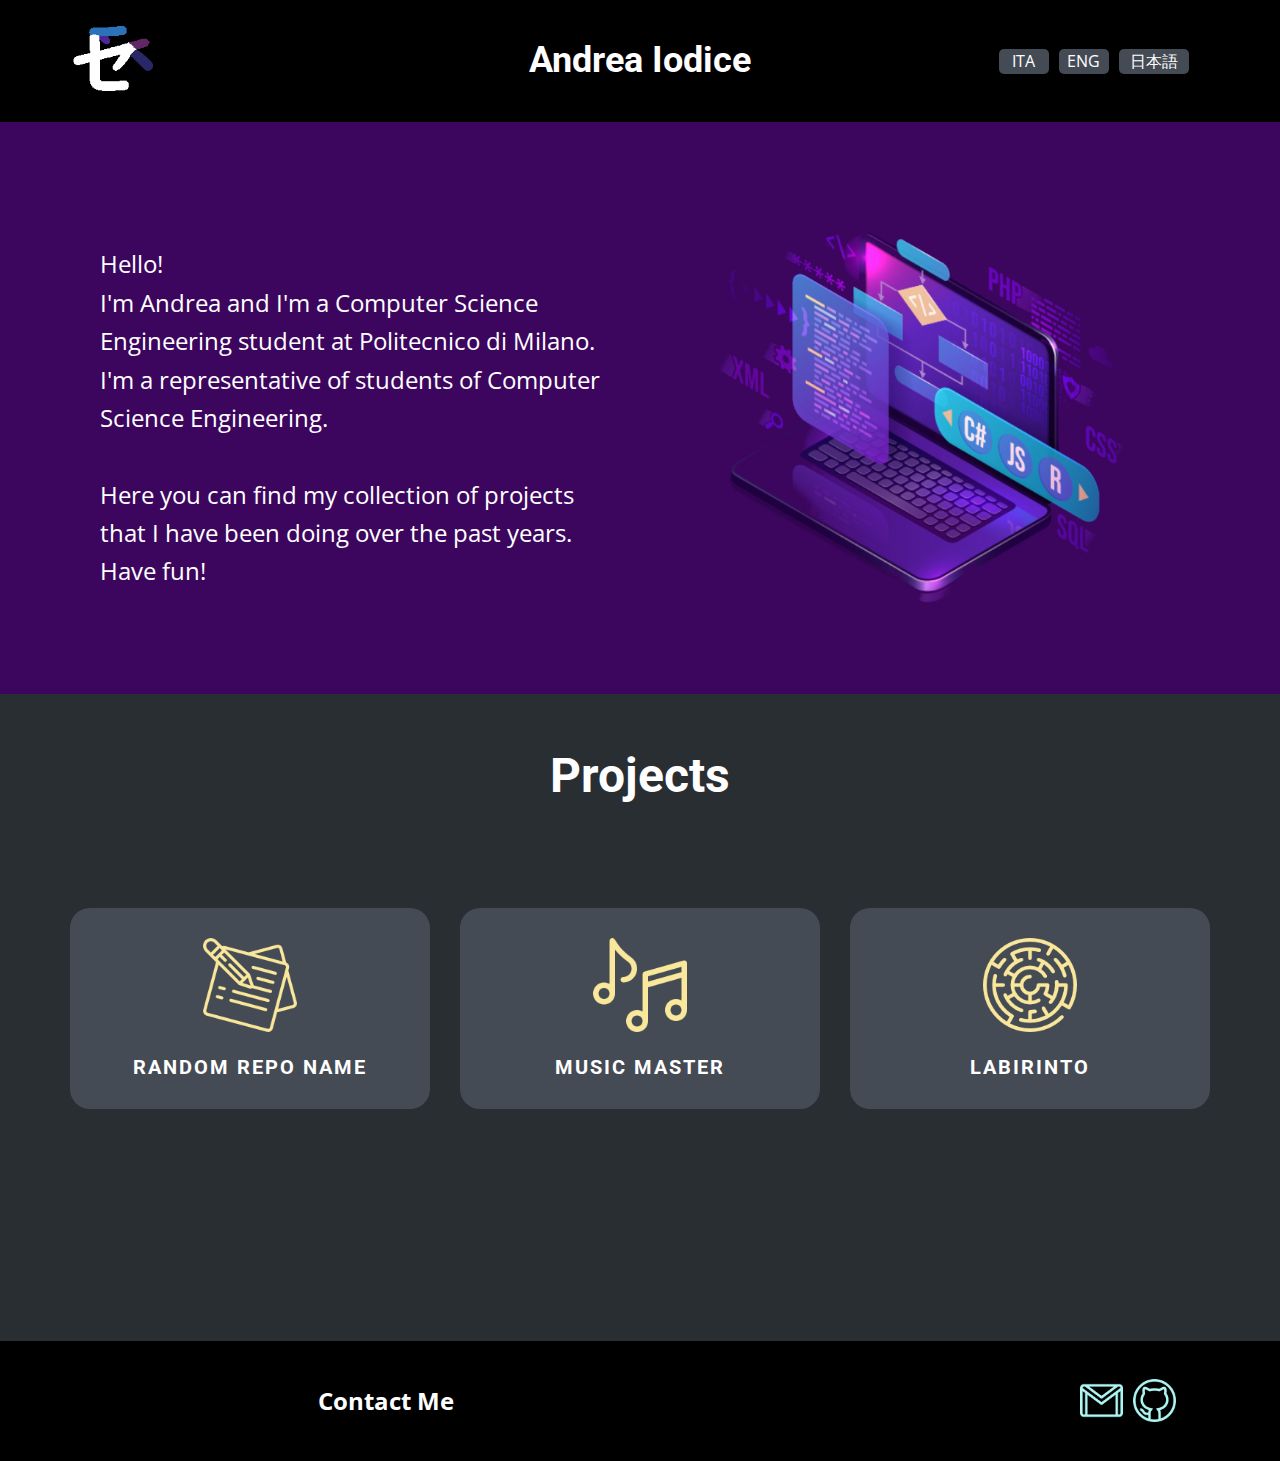
==== commit e48fb4e8: "a" ====
--- a/index.html
+++ b/index.html
@@ -1,174 +1,62 @@
 <!DOCTYPE html>
 <html style="font-size: 16px;">
   <head>
-    <meta name="viewport" content="width=device-width, initial-scale=1.0">
-    <meta charset="utf-8">
-    <meta name="keywords" content="Web Software Developers, Key Features, Data Visualization, IT solutions, IT solutions, Web Analytics, We are directly involved in t​he process, Get in Touch!">
-    <meta name="description" content="">
-    <meta name="page_type" content="np-template-header-footer-from-plugin">
-    <title>Pagina 1</title>
+    <title>Home</title>
     <link rel="stylesheet" href="nicepage.css" media="screen">
-<link rel="stylesheet" href="Pagina-1.css" media="screen">
+    <link rel="stylesheet" href="index.css" media="screen">
     <script class="u-script" type="text/javascript" src="jquery.js" defer=""></script>
     <script class="u-script" type="text/javascript" src="nicepage.js" defer=""></script>
+    <meta name="generator" content="Nicepage 4.10.5, nicepage.com">
     <link id="u-theme-google-font" rel="stylesheet" href="https://fonts.googleapis.com/css?family=Roboto:100,100i,300,300i,400,400i,500,500i,700,700i,900,900i|Open+Sans:300,300i,400,400i,500,500i,600,600i,700,700i,800,800i">
-    <link id="u-page-google-font" rel="stylesheet" href="https://fonts.googleapis.com/css?family=Raleway:100,100i,200,200i,300,300i,400,400i,500,500i,600,600i,700,700i,800,800i,900,900i|Barlow:100,100i,200,200i,300,300i,400,400i,500,500i,600,600i,700,700i,800,800i,900,900i">
-    
     
     
     
     <script type="application/ld+json">{
 		"@context": "http://schema.org",
 		"@type": "Organization",
-		"name": "Site2",
-		"logo": "1LOGO.png"
-}</script>
+		"name": "",
+		"logo": "images/logofinal1.png",
+		"sameAs": [
+				"mailto:sethlans01.developer@gmail.com",
+				"https://github.com/sethlans01"
+		]
+    }</script>
+
     <meta name="theme-color" content="#478ac9">
-    <meta property="og:title" content="Pagina 1">
-    <meta property="og:description" content="">
+    <meta property="og:title" content="Home">
     <meta property="og:type" content="website">
+
   </head>
-  <body class="u-body u-xl-mode"><header class="u-clearfix u-header u-header" id="sec-615e"><div class="u-clearfix u-sheet u-sheet-1">
-        <a href="https://nicepage.com" class="u-image u-logo u-image-1" data-image-width="126" data-image-height="126">
-          <img src="1LOGO.png" class="u-logo-image u-logo-image-1">
+
+  <body data-home-page="index.html" data-home-page-title="Home" class="u-body u-xl-mode">
+    <header class="u-black u-clearfix u-header u-header" id="sec-2140">
+      <div class="u-clearfix u-sheet u-sheet-1">
+        <a href="index.html" class="u-image u-logo u-image-1" title="Home" data-image-width="150" data-image-height="150">
+          <img src="images/logofinal1.png" class="u-logo-image u-logo-image-1">
         </a>
-      </div></header>
-    <section class="u-align-left u-clearfix u-image u-section-1" id="carousel_3e8e" data-image-width="1980" data-image-height="1350">
-      <div class="u-clearfix u-sheet u-valign-middle u-sheet-1">
+        <p class="u-custom-font u-heading-font u-text u-text-default u-text-1">Andrea Iodice</p>
+        <div class="icons">
+          <a href="./ita/index.html" id="ita">ITA</a>
+          <a href="index.html" id="eng">ENG</a>
+          <a href="./jp/index.html" id="jp">日本語</a>
+        </div>
+      </div>
+    </header>
+    <section class="u-clearfix u-custom-color-2 u-section-1" id="sec-91d0">
+      <div class="u-clearfix u-sheet u-sheet-1">
         <div class="u-clearfix u-expanded-width u-layout-wrap u-layout-wrap-1">
-          <div class="u-gutter-0 u-layout">
+          <div class="u-layout">
             <div class="u-layout-row">
-              <div class="u-align-left u-container-style u-layout-cell u-left-cell u-shape-rectangle u-size-27 u-layout-cell-1">
+              <div class="u-container-style u-layout-cell u-size-30 u-layout-cell-1">
                 <div class="u-container-layout u-valign-middle u-container-layout-1">
-                  <h1 class="u-custom-font u-text u-text-body-alt-color u-text-1">Andrea Iodice</h1>
-                  <p class="u-text u-text-body-alt-color u-text-2"> Hello! I'm Andrea and I'm a Computer Science Engineering student at Politecnico di Milano.<br>I'm a representative of students of Computer Science Engineering.<br>
+                  <p class="u-heading-font u-text u-text-1"> Hello!<br>I'm Andrea and I'm a Computer Science Engineering student at Politecnico di Milano. <br>I'm a representative of students of Computer Science Engineering.<br>
                     <br>Here you can find my collection of projects that I have been doing over the past years.<br>Have fun!
                   </p>
-                  <a href="https://nicepage.com/c/shapes-website-templates" class="u-active-palette-4-base u-btn u-btn-round u-button-style u-custom-font u-font-raleway u-hover-palette-4-base u-palette-1-base u-radius-50 u-text-body-alt-color u-btn-1">read more</a>
                 </div>
               </div>
-              <div class="u-align-left u-container-style u-image u-layout-cell u-right-cell u-size-33 u-image-1" data-image-width="1372" data-image-height="1235">
-                <div class="u-container-layout u-valign-bottom u-container-layout-2"></div>
-              </div>
-            </div>
-          </div>
-        </div>
-      </div>
-    </section>
-    <section class="u-align-center u-clearfix u-palette-5-dark-3 u-section-2" id="carousel_b197">
-      <div class="u-clearfix u-sheet u-sheet-1">
-        <h2 class="u-text u-text-default u-text-1">Projects</h2>
-        <div class="u-expanded-width u-list u-list-1">
-          <div class="u-repeater u-repeater-1">
-            <div class="u-align-center u-container-style u-list-item u-opacity u-opacity-40 u-palette-5-dark-2 u-radius-16 u-repeater-item u-shape-round u-list-item-1">
-              <div class="u-container-layout u-similar-container u-valign-top u-container-layout-1"><span class="u-icon u-icon-circle u-icon-1"><svg class="u-svg-link" preserveAspectRatio="xMidYMin slice" viewBox="0 0 512 512" style=""><use xmlns:xlink="http://www.w3.org/1999/xlink" xlink:href="#svg-2b95"></use></svg><svg class="u-svg-content" viewBox="0 0 512 512" x="0px" y="0px" id="svg-2b95" style="enable-background:new 0 0 512 512;"><path style="fill:#713708;" d="M278.032,404.637l-21.847,21.847c-6.038,6.038-15.81,6.038-21.847,0  c-6.038-6.038-6.038-15.81,0-21.847l21.847-21.847c6.027-6.027,6.027-15.82,0-21.847l-20.087-20.087  c-6.038-6.038-6.038-15.81,0-21.847c6.038-6.038,15.81-6.038,21.847,0l20.087,20.087  C296.104,357.166,296.104,386.565,278.032,404.637z"></path><path style="fill:#994C0F;" d="M310.803,502.95L310.803,502.95c-12.066,12.066-31.629,12.066-43.694,0L157.872,393.713  l43.694-43.695l109.237,109.237C322.87,471.321,322.87,490.884,310.803,502.95z"></path><path style="fill:#FE318F;" d="M156.997,261.753l67.728,67.728l-1.311,42.384l-76.466,76.466  c-18.133,18.133-47.846,17.697-65.979-0.438l-43.695-43.695c-17.915-17.915-17.697-46.972,0.438-65.105l76.466-76.466  L156.997,261.753z"></path><path style="fill:#FD0F7F;" d="M190.643,295.4l34.082,34.082l-1.311,42.384l-76.466,76.466  c-18.133,18.133-47.846,17.697-65.979-0.438l-21.411-21.411L190.643,295.4z"></path><g><path style="fill:#1BD9DE;" d="M348.994,61.798c-8.523,0.01-15.446-6.913-15.446-15.446l-0.01-30.904   C333.536,6.913,340.449,0,348.984,0c8.523-0.01,15.446,6.913,15.446,15.446l0.01,30.904   C364.441,54.885,357.529,61.798,348.994,61.798z"></path><path style="fill:#1BD9DE;" d="M472.58,154.49l-30.904-0.01c-8.534,0-15.458-6.923-15.446-15.446   c0-8.534,6.913-15.446,15.446-15.446l30.904,0.01c8.534,0,15.458,6.923,15.446,15.446   C488.026,147.577,481.114,154.49,472.58,154.49z"></path><path style="fill:#1BD9DE;" d="M452.812,33.23c6.117,6.117,6.118,15.73,0,21.847l-32.771,32.771   c-6.118,6.118-15.731,6.117-21.847,0c-6.118-6.118-6.118-15.73,0-21.847l32.771-32.771   C437.082,27.112,446.694,27.112,452.812,33.23z"></path>
-</g><path style="fill:#CAE8F9;" d="M267.109,66.001l152.932,152.932c4.37,4.37,9.831,50.467,15.511,51.342l-43.038,8.958  c-63.795,12.671-124.312,47.846-165.385,88.919l-3.714,3.714L114.176,262.628l3.714-3.714  c43.259-43.259,75.155-100.5,88.263-166.041l8.957-44.787L267.109,66.001z"></path><path style="fill:#E1E4FB;" d="M146.947,339.094c6.117,6.117,6.118,15.73,0,21.847L125.1,382.789  c-6.118,6.118-15.731,6.117-21.847,0c-6.118-6.118-6.118-15.73,0-21.847l21.847-21.847  C131.218,332.977,140.83,332.977,146.947,339.094z"></path><path style="fill:#B7E0F6;" d="M343.575,142.467l76.466,76.466c4.37,4.37,9.831,50.467,15.511,51.342l-43.038,8.958  c-63.795,12.671-124.312,47.846-165.385,88.919l-3.714,3.714l-54.619-54.619L343.575,142.467z"></path><path style="fill:#C5C9F7;" d="M146.947,339.094c6.117,6.117,6.118,15.73,0,21.847L125.1,382.789  c-6.118,6.118-15.731,6.117-21.847,0L146.947,339.094z"></path><path style="fill:#FE318F;" d="M267.109,22.307l196.627,196.627c12.016,12.016,12.016,31.679,0,43.695  c-1.311,1.311-3.059,2.184-4.808,3.058c-6.991,4.808-15.292,6.555-23.377,4.588c-5.679-0.873-11.141-3.276-15.511-7.646  L223.413,66.001c-5.026-5.026-7.428-11.361-8.303-17.915c-0.873-6.554,0.439-13.11,3.715-19.007  c1.529-2.404,2.621-4.806,4.588-6.773C235.429,10.291,255.093,10.291,267.109,22.307z"></path><path style="fill:#FD0F7F;" d="M365.422,120.62l98.313,98.313c12.016,12.016,12.016,31.679,0,43.695  c-1.311,1.311-3.059,2.184-4.808,3.058c-6.991,4.808-15.292,6.555-23.377,4.588c-5.679-0.873-11.141-3.276-15.511-7.646  l-98.313-98.313L365.422,120.62z"></path></svg>
-            
-            
-          </span>
-                <h4 class="u-text u-text-default u-text-2">Progetto 1</h4>
-              </div>
-            </div>
-            <div class="u-align-center u-container-style u-list-item u-opacity u-opacity-40 u-palette-5-dark-2 u-radius-16 u-repeater-item u-shape-round u-list-item-2">
-              <div class="u-container-layout u-similar-container u-valign-top u-container-layout-2"><span class="u-icon u-icon-circle u-icon-2"><svg class="u-svg-link" preserveAspectRatio="xMidYMin slice" viewBox="0 0 512 512" style=""><use xmlns:xlink="http://www.w3.org/1999/xlink" xlink:href="#svg-b678"></use></svg><svg class="u-svg-content" viewBox="0 0 512 512" id="svg-b678"><path d="m336.128906 512h-325.722656c-5.746094 0-10.40625-4.660156-10.40625-10.40625v-43.707031c0-5.746094 4.660156-10.40625 10.40625-10.40625h325.722656zm0 0" fill="#ff933b"></path><path d="m313.234375 447.480469c-4.703125 10.484375-7.28125 22.027343-7.28125 34.007812v.332031c0 4.597657-3.726563 8.324219-8.324219 8.324219h-297.628906v11.449219c0 5.746094 4.660156 10.40625 10.40625 10.40625h325.722656v-64.519531zm0 0" fill="#f27d27"></path><path d="m463.089844 356.941406c0-24.136718-19.570313-43.707031-43.707032-43.707031-24.140624 0-43.707031 19.570313-43.707031 43.707031v20.816406c0 24.136719 19.566407 43.707032 43.707031 43.707032 24.136719 0 43.707032-19.570313 43.707032-43.707032zm0 0" fill="#feccc1"></path><path d="m419.382812 313.234375c-3.03125 0-5.988281.3125-8.847656.898437 19.898438 4.089844 34.863282 21.703126 34.863282 42.808594v20.816406c0 21.105469-14.964844 38.71875-34.863282 42.808594 2.859375.585938 5.816406.898438 8.847656.898438 24.136719 0 43.707032-19.570313 43.707032-43.707032v-20.816406c0-24.136718-19.570313-43.707031-43.707032-43.707031zm0 0" fill="#f9b3a7"></path><path d="m512 501.59375v-20.105469c0-26.589843-16.839844-50.261719-41.957031-58.984375l-22.285157-7.734375c-7.074218-2.457031-14.507812-3.710937-21.996093-3.710937h-12.757813c-7.488281 0-14.925781 1.253906-21.996094 3.710937l-22.285156 7.734375c-25.117187 8.722656-41.957031 32.394532-41.957031 58.984375v30.511719h174.828125c5.746094 0 10.40625-4.660156 10.40625-10.40625zm0 0" fill="#636363"></path><path d="m470.042969 422.503906-5.835938-2.027344c15.386719 11.582032 24.898438 29.914063 24.898438 49.898438v41.625h12.488281c5.746094 0 10.40625-4.660156 10.40625-10.40625v-20.105469c0-26.589843-16.839844-50.261719-41.957031-58.984375zm0 0" fill="#494949"></path><path d="m225.488281 357.984375-15.277343-5.304687v.101562l-35.382813 61.398438-35.382813-61.398438-.011718-.097656-15.265625 5.300781c-25.117188 8.722656-41.957031 32.394531-41.957031 58.984375v30.511719h185.234374v-30.511719c0-26.589844-16.835937-50.261719-41.957031-58.984375zm0 0" fill="#636363"></path><path d="m225.488281 357.984375-5.835937-2.027344c15.386718 11.582031 24.902344 29.914063 24.902344 49.898438v41.625h22.890624v-30.511719c0-26.589844-16.835937-50.261719-41.957031-58.984375zm0 0" fill="#494949"></path><path d="m139.445312 352.78125 35.382813 61.398438 35.382813-61.398438v-.101562l-17.691407-6.144532h-35.382812l-17.703125 6.148438zm0 0" fill="#ddf5ff"></path><path d="m218.535156 292.421875c0-24.136719-19.566406-43.707031-43.707031-43.707031-24.136719 0-43.707031 19.570312-43.707031 43.707031v20.8125c0 24.140625 19.570312 43.707031 43.707031 43.707031 24.140625 0 43.707031-19.566406 43.707031-43.707031zm0 0" fill="#feccc1"></path><path d="m174.828125 248.714844c-3.027344 0-5.988281.308594-8.84375.894531 19.898437 4.089844 34.859375 21.703125 34.859375 42.8125v20.8125c0 21.109375-14.960938 38.722656-34.859375 42.8125 2.855469.585937 5.8125.894531 8.84375.894531 24.140625 0 43.707031-19.566406 43.707031-43.707031v-20.8125c0-24.136719-19.566406-43.707031-43.707031-43.707031zm0 0" fill="#f9b3a7"></path><path d="m264.324219 0h-222.699219c-22.988281 0-41.625 18.636719-41.625 41.625v108.230469c0 22.988281 18.636719 41.625 41.625 41.625h22.894531l37.820313 37.820312c5.246094 5.246094 14.214844 1.53125 14.214844-5.886719v-31.933593h147.769531c22.988281 0 41.625-18.636719 41.625-41.625v-108.230469c0-22.988281-18.632813-41.625-41.625-41.625zm0 0" fill="#8db0ff"></path><path d="m264.324219 0h-222.699219c-22.988281 0-41.625 18.636719-41.625 41.625v108.230469c0 22.988281 18.636719 41.625 41.625 41.625h22.894531l37.820313 37.820312c5.246094 5.246094 14.214844 1.53125 14.214844-5.886719v-31.933593h147.769531c22.988281 0 41.625-18.636719 41.625-41.625v-108.230469c0-22.988281-18.632813-41.625-41.625-41.625zm0 0" fill="#8db0ff"></path><path d="m41.625 170.667969c-22.988281 0-41.625-18.636719-41.625-41.628907v20.816407c0 22.988281 18.636719 41.625 41.625 41.625h22.894531l37.820313 37.820312c5.246094 5.246094 14.214844 1.53125 14.214844-5.886719v-.714843l-45.9375-45.9375c-3.902344-3.902344-9.199219-6.09375-14.71875-6.09375zm0 0" fill="#669af7"></path><path d="m264.324219 0h-26.015625c14.8125 0 27.8125 7.734375 35.191406 19.386719 4.390625 6.9375-.578125 15.996093-8.785156 15.996093h-17.039063c-34.484375 0-62.441406 27.953126-62.441406 62.4375v62.441407c0 5.746093-4.65625 10.40625-10.40625 10.40625h-37.460937c-11.496094 0-20.8125 9.316406-20.8125 20.8125h147.769531c22.988281 0 41.625-18.636719 41.625-41.625v-108.230469c0-22.988281-18.632813-41.625-41.625-41.625zm0 0" fill="#669af7"></path><path d="m247.675781 56.195312h222.699219c22.988281 0 41.625 18.636719 41.625 41.625v108.230469c0 22.988281-18.636719 41.625-41.625 41.625h-107.1875v31.933594c0 7.417969-8.96875 11.128906-14.210938 5.886719l-37.820312-37.820313h-63.480469c-22.988281 0-41.625-18.636719-41.625-41.625v-108.230469c0-22.988281 18.632813-41.625 41.625-41.625zm0 0" fill="#ffd664"></path><g fill="#f9c646"><path d="m247.675781 224.78125c-22.988281 0-41.625-18.636719-41.625-41.628906v22.894531c0 22.988281 18.636719 41.628906 41.625 41.628906h63.480469l37.820312 37.820313c5.242188 5.242187 14.210938 1.527344 14.210938-5.886719v-2.796875l-45.9375-45.9375c-3.902344-3.902344-9.195312-6.09375-14.71875-6.09375zm0 0"></path><path d="m470.375 56.195312h-26.015625c22.988281 0 41.625 18.636719 41.625 41.625v106.148438c0 11.492188-9.320313 20.8125-20.8125 20.8125h-81.171875c-11.496094 0-20.8125 9.316406-20.8125 20.8125v2.082031h107.1875c22.988281 0 41.625-18.640625 41.625-41.628906v-108.226563c0-22.988281-18.636719-41.625-41.625-41.625zm0 0"></path>
-</g></svg>
-            
-            
-          </span>
-                <h4 class="u-text u-text-default u-text-3">Progetto 2</h4>
-              </div>
-            </div>
-            <div class="u-align-center u-container-style u-list-item u-opacity u-opacity-40 u-palette-5-dark-2 u-radius-16 u-repeater-item u-shape-round u-list-item-3">
-              <div class="u-container-layout u-similar-container u-valign-top u-container-layout-3"><span class="u-icon u-icon-circle u-icon-3"><svg class="u-svg-link" preserveAspectRatio="xMidYMin slice" viewBox="0 0 24 24" style=""><use xmlns:xlink="http://www.w3.org/1999/xlink" xlink:href="#svg-5ce8"></use></svg><svg class="u-svg-content" viewBox="0 0 24 24" id="svg-5ce8"><circle cx="8.989" cy="12" fill="#fafafa" r="9"></circle><g fill="#f44336"><path d="m8.989 21c-4.962 0-9-4.038-9-9s4.038-9 9-9 9 4.038 9 9-4.037 9-9 9zm0-16.5c-4.136 0-7.5 3.364-7.5 7.5s3.364 7.5 7.5 7.5 7.5-3.364 7.5-7.5-3.364-7.5-7.5-7.5z"></path><path d="m8.989 17.5c-3.033 0-5.5-2.467-5.5-5.5s2.467-5.5 5.5-5.5 5.5 2.467 5.5 5.5-2.467 5.5-5.5 5.5zm0-9.5c-2.206 0-4 1.794-4 4s1.794 4 4 4 4-1.794 4-4-1.794-4-4-4z"></path><path d="m8.989 14c-1.103 0-2-.897-2-2s.897-2 2-2 2 .897 2 2-.897 2-2 2zm0-2.5c-.276 0-.5.224-.5.5s.224.5.5.5.5-.224.5-.5-.224-.5-.5-.5z"></path>
-</g><path d="m9 12.75c-.192 0-.384-.073-.53-.22-.293-.293-.293-.768 0-1.061l6.5-6.5c.293-.293.768-.293 1.061 0s.293.768 0 1.061l-6.5 6.5c-.147.147-.339.22-.531.22z" fill="#607d8b"></path><path d="m18.25 6h-2.5c-.414 0-.75-.336-.75-.75v-2.5c0-.199.079-.39.22-.53l2-2c.215-.214.538-.279.817-.163.28.116.463.39.463.693v1.75h1.75c.303 0 .577.183.693.463s.052.603-.163.817l-2 2c-.14.141-.331.22-.53.22z" fill="#2196f3"></path><path d="m17.5 24c-3.584 0-6.5-2.916-6.5-6.5s2.916-6.5 6.5-6.5 6.5 2.916 6.5 6.5-2.916 6.5-6.5 6.5z" fill="#2196f3"></path><path d="m16.5 20c-.173 0-.347-.06-.488-.181l-1.75-1.5c-.314-.27-.351-.743-.081-1.058s.742-.352 1.058-.081l1.203 1.031 2.758-2.971c.282-.304.756-.321 1.06-.04.304.282.321.757.04 1.06l-3.25 3.5c-.148.159-.349.24-.55.24z" fill="#fafafa"></path></svg>
-            
-            
-          </span>
-                <h4 class="u-text u-text-default u-text-4">Progetto 3</h4>
-              </div>
-            </div>
-            <div class="u-align-center u-container-style u-list-item u-opacity u-opacity-40 u-palette-5-dark-2 u-radius-16 u-repeater-item u-shape-round u-list-item-4">
-              <div class="u-container-layout u-similar-container u-valign-top u-container-layout-4"><span class="u-icon u-icon-circle u-icon-4"><svg class="u-svg-link" preserveAspectRatio="xMidYMin slice" viewBox="0 0 512 512" style=""><use xmlns:xlink="http://www.w3.org/1999/xlink" xlink:href="#svg-6609"></use></svg><svg class="u-svg-content" viewBox="0 0 512 512" id="svg-6609"><g><g><g><g><path d="m127.68 509.48c-6.885-4.6-8.76-13.901-4.16-20.801l60-90c4.629-6.929 13.975-8.716 20.801-4.16 6.885 4.6 8.76 13.901 4.16 20.801l-60 90c-4.649 6.95-13.965 8.718-20.801 4.16z" fill="#396973"></path>
-</g>
-</g>
-</g><g><g><g><path d="m363.52 505.32-60-90c-4.6-6.899-2.725-16.201 4.16-20.801 6.826-4.57 16.172-2.769 20.801 4.16l60 90c4.6 6.899 2.725 16.201-4.16 20.801-6.848 4.565-16.16 2.779-20.801-4.16z" fill="#2d4a59"></path>
-</g>
-</g>
-</g><g><g><g><path d="m256 62c-8.291 0-15-6.709-15-15v-32c0-8.291 6.709-15 15-15s15 6.709 15 15v32c0 8.291-6.709 15-15 15z" fill="#396973"></path>
-</g>
-</g>
-</g><path d="m271 47v-32c0-8.291-6.709-15-15-15v62c8.291 0 15-6.709 15-15z" fill="#2d4a59"></path><g><g><g><g><path d="m481 407c0 8.291-6.709 15-15 15h-420c-8.291 0-15-6.709-15-15v-345c0-8.291 6.709-15 15-15h420c8.291 0 15 6.709 15 15z" fill="#f3f5f9"></path>
-</g>
-</g>
-</g>
-</g><path d="m481 62c0-8.291-6.709-15-15-15h-210v375h210c8.291 0 15-6.709 15-15z" fill="#e1e6f0"></path><g id="Presentation_2_"><g><path d="m343.001 268.7 30 44.735-30 48.564h-57.001l-30-53.02 30-66.979c2.1 0 4.501.601 6.599 1.5z" fill="#ffbe40"></path>
-</g><g><g><g><g><path d="m166 92-30 45-45 30c0 41.4 33.6 75 75 75s75-33.6 75-75-33.6-75-75-75z" fill="#5ab267"></path>
-</g>
-</g>
-</g>
-</g><path d="m166 92v60c0 8.284-6.716 15-15 15h-60c0-41.4 33.6-75 75-75z" fill="#ffdf40"></path><g><path d="m376 122h-60c-8.291 0-15-6.709-15-15s6.709-15 15-15h60c8.291 0 15 6.709 15 15s-6.709 15-15 15z" fill="#b8c4d9"></path>
-</g><g><path d="m376 182h-60c-8.291 0-15-6.709-15-15s6.709-15 15-15h60c8.291 0 15 6.709 15 15s-6.709 15-15 15z" fill="#b8c4d9"></path>
-</g><g><g><g><path d="m166 302h-60c-8.291 0-15-6.709-15-15s6.709-15 15-15h60c8.291 0 15 6.709 15 15s-6.709 15-15 15z" fill="#cfd7e6"></path>
-</g>
-</g>
-</g><g><g><g><path d="m166 362h-60c-8.291 0-15-6.709-15-15s6.709-15 15-15h60c8.291 0 15 6.709 15 15s-6.709 15-15 15z" fill="#cfd7e6"></path>
-</g>
-</g>
-</g>
-</g><path d="m421 227v120c0 8.401-6.599 15-15 15h-62.999v-93.3l52.5-52.2c4.2-4.501 10.8-5.7 16.198-3.301 5.701 2.401 9.301 7.801 9.301 13.801z" fill="#e63a3a"></path><g><g><g><path d="m497 62h-482c-8.291 0-15-6.709-15-15s6.709-15 15-15h482c8.291 0 15 6.709 15 15s-6.709 15-15 15z" fill="#396973"></path>
-</g>
-</g>
-</g><path d="m497 32h-241v30h241c8.291 0 15-6.709 15-15s-6.709-15-15-15z" fill="#2d4a59"></path><path d="m286 242v120h-60c-8.401 0-15-6.599-15-15v-30c0-3.9 1.5-7.8 4.501-10.499l60-60c2.699-3.001 6.599-4.501 10.499-4.501z" fill="#ff7559"></path><path d="m256 266.001v95.999h30v-120c-3.9 0-7.8 1.5-10.499 4.501z" fill="#e63a3a"></path>
-</g></svg>
-            
-            
-          </span>
-                <h4 class="u-text u-text-default u-text-5">Progetto 4</h4>
-              </div>
-            </div>
-            <div class="u-align-center u-container-style u-list-item u-opacity u-opacity-40 u-palette-5-dark-2 u-radius-16 u-repeater-item u-shape-round u-list-item-5">
-              <div class="u-container-layout u-similar-container u-valign-top u-container-layout-5"><span class="u-icon u-icon-circle u-icon-5"><svg class="u-svg-link" preserveAspectRatio="xMidYMin slice" viewBox="0 0 512 512" style=""><use xmlns:xlink="http://www.w3.org/1999/xlink" xlink:href="#svg-49bb"></use></svg><svg class="u-svg-content" viewBox="0 0 512 512" id="svg-49bb"><path d="m336.128906 512h-325.722656c-5.746094 0-10.40625-4.660156-10.40625-10.40625v-43.707031c0-5.746094 4.660156-10.40625 10.40625-10.40625h325.722656zm0 0" fill="#ff933b"></path><path d="m313.234375 447.480469c-4.703125 10.484375-7.28125 22.027343-7.28125 34.007812v.332031c0 4.597657-3.726563 8.324219-8.324219 8.324219h-297.628906v11.449219c0 5.746094 4.660156 10.40625 10.40625 10.40625h325.722656v-64.519531zm0 0" fill="#f27d27"></path><path d="m463.089844 356.941406c0-24.136718-19.570313-43.707031-43.707032-43.707031-24.140624 0-43.707031 19.570313-43.707031 43.707031v20.816406c0 24.136719 19.566407 43.707032 43.707031 43.707032 24.136719 0 43.707032-19.570313 43.707032-43.707032zm0 0" fill="#feccc1"></path><path d="m419.382812 313.234375c-3.03125 0-5.988281.3125-8.847656.898437 19.898438 4.089844 34.863282 21.703126 34.863282 42.808594v20.816406c0 21.105469-14.964844 38.71875-34.863282 42.808594 2.859375.585938 5.816406.898438 8.847656.898438 24.136719 0 43.707032-19.570313 43.707032-43.707032v-20.816406c0-24.136718-19.570313-43.707031-43.707032-43.707031zm0 0" fill="#f9b3a7"></path><path d="m512 501.59375v-20.105469c0-26.589843-16.839844-50.261719-41.957031-58.984375l-22.285157-7.734375c-7.074218-2.457031-14.507812-3.710937-21.996093-3.710937h-12.757813c-7.488281 0-14.925781 1.253906-21.996094 3.710937l-22.285156 7.734375c-25.117187 8.722656-41.957031 32.394532-41.957031 58.984375v30.511719h174.828125c5.746094 0 10.40625-4.660156 10.40625-10.40625zm0 0" fill="#636363"></path><path d="m470.042969 422.503906-5.835938-2.027344c15.386719 11.582032 24.898438 29.914063 24.898438 49.898438v41.625h12.488281c5.746094 0 10.40625-4.660156 10.40625-10.40625v-20.105469c0-26.589843-16.839844-50.261719-41.957031-58.984375zm0 0" fill="#494949"></path><path d="m225.488281 357.984375-15.277343-5.304687v.101562l-35.382813 61.398438-35.382813-61.398438-.011718-.097656-15.265625 5.300781c-25.117188 8.722656-41.957031 32.394531-41.957031 58.984375v30.511719h185.234374v-30.511719c0-26.589844-16.835937-50.261719-41.957031-58.984375zm0 0" fill="#636363"></path><path d="m225.488281 357.984375-5.835937-2.027344c15.386718 11.582031 24.902344 29.914063 24.902344 49.898438v41.625h22.890624v-30.511719c0-26.589844-16.835937-50.261719-41.957031-58.984375zm0 0" fill="#494949"></path><path d="m139.445312 352.78125 35.382813 61.398438 35.382813-61.398438v-.101562l-17.691407-6.144532h-35.382812l-17.703125 6.148438zm0 0" fill="#ddf5ff"></path><path d="m218.535156 292.421875c0-24.136719-19.566406-43.707031-43.707031-43.707031-24.136719 0-43.707031 19.570312-43.707031 43.707031v20.8125c0 24.140625 19.570312 43.707031 43.707031 43.707031 24.140625 0 43.707031-19.566406 43.707031-43.707031zm0 0" fill="#feccc1"></path><path d="m174.828125 248.714844c-3.027344 0-5.988281.308594-8.84375.894531 19.898437 4.089844 34.859375 21.703125 34.859375 42.8125v20.8125c0 21.109375-14.960938 38.722656-34.859375 42.8125 2.855469.585937 5.8125.894531 8.84375.894531 24.140625 0 43.707031-19.566406 43.707031-43.707031v-20.8125c0-24.136719-19.566406-43.707031-43.707031-43.707031zm0 0" fill="#f9b3a7"></path><path d="m264.324219 0h-222.699219c-22.988281 0-41.625 18.636719-41.625 41.625v108.230469c0 22.988281 18.636719 41.625 41.625 41.625h22.894531l37.820313 37.820312c5.246094 5.246094 14.214844 1.53125 14.214844-5.886719v-31.933593h147.769531c22.988281 0 41.625-18.636719 41.625-41.625v-108.230469c0-22.988281-18.632813-41.625-41.625-41.625zm0 0" fill="#8db0ff"></path><path d="m264.324219 0h-222.699219c-22.988281 0-41.625 18.636719-41.625 41.625v108.230469c0 22.988281 18.636719 41.625 41.625 41.625h22.894531l37.820313 37.820312c5.246094 5.246094 14.214844 1.53125 14.214844-5.886719v-31.933593h147.769531c22.988281 0 41.625-18.636719 41.625-41.625v-108.230469c0-22.988281-18.632813-41.625-41.625-41.625zm0 0" fill="#8db0ff"></path><path d="m41.625 170.667969c-22.988281 0-41.625-18.636719-41.625-41.628907v20.816407c0 22.988281 18.636719 41.625 41.625 41.625h22.894531l37.820313 37.820312c5.246094 5.246094 14.214844 1.53125 14.214844-5.886719v-.714843l-45.9375-45.9375c-3.902344-3.902344-9.199219-6.09375-14.71875-6.09375zm0 0" fill="#669af7"></path><path d="m264.324219 0h-26.015625c14.8125 0 27.8125 7.734375 35.191406 19.386719 4.390625 6.9375-.578125 15.996093-8.785156 15.996093h-17.039063c-34.484375 0-62.441406 27.953126-62.441406 62.4375v62.441407c0 5.746093-4.65625 10.40625-10.40625 10.40625h-37.460937c-11.496094 0-20.8125 9.316406-20.8125 20.8125h147.769531c22.988281 0 41.625-18.636719 41.625-41.625v-108.230469c0-22.988281-18.632813-41.625-41.625-41.625zm0 0" fill="#669af7"></path><path d="m247.675781 56.195312h222.699219c22.988281 0 41.625 18.636719 41.625 41.625v108.230469c0 22.988281-18.636719 41.625-41.625 41.625h-107.1875v31.933594c0 7.417969-8.96875 11.128906-14.210938 5.886719l-37.820312-37.820313h-63.480469c-22.988281 0-41.625-18.636719-41.625-41.625v-108.230469c0-22.988281 18.632813-41.625 41.625-41.625zm0 0" fill="#ffd664"></path><g fill="#f9c646"><path d="m247.675781 224.78125c-22.988281 0-41.625-18.636719-41.625-41.628906v22.894531c0 22.988281 18.636719 41.628906 41.625 41.628906h63.480469l37.820312 37.820313c5.242188 5.242187 14.210938 1.527344 14.210938-5.886719v-2.796875l-45.9375-45.9375c-3.902344-3.902344-9.195312-6.09375-14.71875-6.09375zm0 0"></path><path d="m470.375 56.195312h-26.015625c22.988281 0 41.625 18.636719 41.625 41.625v106.148438c0 11.492188-9.320313 20.8125-20.8125 20.8125h-81.171875c-11.496094 0-20.8125 9.316406-20.8125 20.8125v2.082031h107.1875c22.988281 0 41.625-18.640625 41.625-41.628906v-108.226563c0-22.988281-18.636719-41.625-41.625-41.625zm0 0"></path>
-</g></svg>
-            
-            
-          </span>
-                <h4 class="u-text u-text-default u-text-6">Progetto 5<br>
-                </h4>
-              </div>
-            </div>
-          </div>
-        </div>
-      </div>
-    </section>
-    <section class="u-black u-clearfix u-section-3" id="sec-796e">
-      <div class="u-clearfix u-sheet u-valign-middle u-sheet-1">
-        <div class="u-clearfix u-expanded-width u-gutter-84 u-layout-wrap u-layout-wrap-1">
-          <div class="u-layout">
-            <div class="u-layout-row">
-              <div class="u-align-left u-container-style u-layout-cell u-left-cell u-size-32-md u-size-32-sm u-size-32-xs u-size-36-lg u-size-36-xl u-layout-cell-1">
-                <div class="u-container-layout u-valign-middle u-container-layout-1">
-                  <h2 class="u-text u-text-default u-text-1">Contact Me</h2>
-                </div>
-              </div>
-              <div class="u-align-left-sm u-align-left-xs u-align-right-lg u-align-right-md u-align-right-xl u-container-style u-layout-cell u-right-cell u-size-24-lg u-size-24-xl u-size-28-md u-size-28-sm u-size-28-xs u-layout-cell-2">
+              <div class="u-container-style u-layout-cell u-size-30 u-layout-cell-2">
                 <div class="u-container-layout u-valign-middle u-container-layout-2">
-                  <div class="u-social-icons u-spacing-17 u-social-icons-1">
-                    <a class="u-social-url" title="gmail" target="_blank" href="mailto:a@gmail.com"><span class="u-icon u-social-facebook u-social-icon u-text-white"><svg class="u-svg-link" preserveAspectRatio="xMidYMin slice" viewBox="0 0 112 112" style=""><use xmlns:xlink="http://www.w3.org/1999/xlink" xlink:href="#svg-2e4f"></use></svg><svg class="u-svg-content" viewBox="0 0 112 112" x="0" y="0" id="svg-2e4f"><path fill="currentColor" d="M75.5,28.8H65.4c-1.5,0-4,0.9-4,4.3v9.4h13.9l-1.5,15.8H61.4v45.1H42.8V58.3h-8.8V42.4h8.8V32.2
-c0-7.4,3.4-18.8,18.8-18.8h13.8v15.4H75.5z"></path></svg></span>
-                    </a>
-                    <a class="u-social-url" target="_blank" data-type="Custom" title="Custom" href=""><span class="u-icon u-social-custom u-social-icon u-text-white u-icon-2"><svg class="u-svg-link" preserveAspectRatio="xMidYMin slice" viewBox="0 0 512 512" style=""><use xmlns:xlink="http://www.w3.org/1999/xlink" xlink:href="#svg-ff0d"></use></svg><svg class="u-svg-content" viewBox="0 0 512 512" x="0px" y="0px" id="svg-ff0d" style="enable-background:new 0 0 512 512;"><g><g><rect y="160" width="114.496" height="352"></rect>
-</g>
-</g><g><g><path d="M426.368,164.128c-1.216-0.384-2.368-0.8-3.648-1.152c-1.536-0.352-3.072-0.64-4.64-0.896    c-6.08-1.216-12.736-2.08-20.544-2.08c-66.752,0-109.088,48.544-123.04,67.296V160H160v352h114.496V320    c0,0,86.528-120.512,123.04-32c0,79.008,0,224,0,224H512V274.464C512,221.28,475.552,176.96,426.368,164.128z"></path>
-</g>
-</g><g><g><circle cx="56" cy="56" r="56"></circle>
-</g>
-</g></svg></span>
-                    </a>
-                    <a class="u-social-url" target="_blank" data-type="Custom" title="Custom" href=""><span class="u-icon u-social-custom u-social-icon u-text-white u-icon-3"><svg class="u-svg-link" preserveAspectRatio="xMidYMin slice" viewBox="0 0 511.977 511.977" style=""><use xmlns:xlink="http://www.w3.org/1999/xlink" xlink:href="#svg-a3cb"></use></svg><svg class="u-svg-content" viewBox="0 0 511.977 511.977" x="0px" y="0px" id="svg-a3cb" style="enable-background:new 0 0 511.977 511.977;"><g><g><path d="M262.948,0C122.628,0,48.004,89.92,48.004,187.968c0,45.472,25.408,102.176,66.08,120.16    c6.176,2.784,9.536,1.6,10.912-4.128c1.216-4.352,6.56-25.312,9.152-35.2c0.8-3.168,0.384-5.92-2.176-8.896    c-13.504-15.616-24.224-44.064-24.224-70.752c0-68.384,54.368-134.784,146.88-134.784c80,0,135.968,51.968,135.968,126.304    c0,84-44.448,142.112-102.208,142.112c-31.968,0-55.776-25.088-48.224-56.128c9.12-36.96,27.008-76.704,27.008-103.36    c0-23.904-13.504-43.68-41.088-43.68c-32.544,0-58.944,32.224-58.944,75.488c0,27.488,9.728,46.048,9.728,46.048    S144.676,371.2,138.692,395.488c-10.112,41.12,1.376,107.712,2.368,113.44c0.608,3.168,4.16,4.16,6.144,1.568    c3.168-4.16,42.08-59.68,52.992-99.808c3.968-14.624,20.256-73.92,20.256-73.92c10.72,19.36,41.664,35.584,74.624,35.584    c98.048,0,168.896-86.176,168.896-193.12C463.62,76.704,375.876,0,262.948,0z"></path>
-</g>
-</g></svg></span>
-                    </a>
-                  </div>
+                  <img class="u-image u-image-default u-preserve-proportions u-image-1" src="images/pc.png" alt="" data-image-width="700" data-image-height="700">
                 </div>
               </div>
             </div>
@@ -176,8 +64,53 @@
         </div>
       </div>
     </section>
+    <section class="u-align-center u-clearfix u-palette-1-dark-3 u-section-2" id="carousel_ecda">
+      <div class="u-clearfix u-sheet u-sheet-1">
+        <h1 class="u-text u-text-default u-text-1">Projects<span style="font-weight: 700;"></span>
+        </h1>
+        <div class="u-expanded-width u-list u-list-1">
+          <div class="u-repeater u-repeater-1">
+            <a href="https://github.com/sethlans01/Random-Repo-Name">
+              <div class="u-align-center u-container-style u-custom-color-4 u-hover-feature u-list-item u-radius-20 u-repeater-item u-shape-round u-video-cover u-list-item-1">
+                <div class="u-container-layout u-similar-container u-valign-top u-container-layout-1"><span class="u-file-icon u-icon u-text-palette-3-light-2 u-icon-1"><img src="images/5.png" alt=""></span>
+                  <h4 class="u-text u-text-2">Random repo name</h4>
+                </div>
+              </div>
+            </a>
+            <![base64]>
+            <a href="https://github.com/sethlans01/music-master">
+              <div class="u-align-center u-container-style u-custom-color-4 u-hover-feature u-list-item u-radius-20 u-repeater-item u-shape-round u-video-cover u-list-item-2">
+                <div class="u-container-layout u-similar-container u-valign-top u-container-layout-2"><span class="u-file-icon u-icon u-text-palette-3-light-2 u-icon-2"><img src="images/6.png" alt=""></span>
+                  <h4 class="u-text u-text-3">Music master</h4>
+                </div>
+              </div>
+            </a>
+            <![base64]>
+            <a href="https://github.com/sethlans01/Labirinto">
+              <div class="u-align-center u-container-style u-custom-color-4 u-hover-feature u-list-item u-radius-20 u-repeater-item u-shape-round u-video-cover u-list-item-3">
+                <div class="u-container-layout u-similar-container u-valign-top u-container-layout-3"><span class="u-file-icon u-icon u-text-palette-3-light-2 u-icon-3"><img src="images/7.png" alt=""></span>
+                  <h4 class="u-text u-text-4"> Labirinto<span style="font-weight: 400;"></span>
+                  </h4>
+                </div>
+              </div>
+            </a>
+          </div>
+        </div>
+      </div>
+      
+      
+      
+    </section>
     
     
-    
+    <footer class="u-align-center-md u-align-center-sm u-align-center-xs u-black u-clearfix u-footer" id="sec-f779"><div class="u-clearfix u-sheet u-sheet-1">
+        <div class="u-align-left u-social-icons u-spacing-10 u-social-icons-1">
+          <a class="u-social-url" title="Mail" target="_blank" href="mailto:sethlans01.developer@gmail.com"><span class="u-file-icon u-icon u-social-facebook u-social-icon u-text-palette-4-light-2 u-icon-1"><img src="images/2.png" alt=""></span>
+          </a>
+          <a class="u-social-url" title="GitHub" target="_blank" href="https://github.com/sethlans01"><span class="u-file-icon u-icon u-social-icon u-social-twitter u-text-palette-4-light-2 u-icon-2"><img src="images/3.png" alt=""></span>
+          </a>
+        </div>
+        <p class="u-align-center-lg u-align-center-md u-align-center-xl u-text u-text-1">Contact Me</p>
+      </div></footer>
   </body>
 </html>--- a/nicepage.css
+++ b/nicepage.css
@@ -0,0 +1,37560 @@
+/*begin-commonstyles library*//*!
+ * froala_editor v4.0.6 (https://www.froala.com/wysiwyg-editor)
+ * License https://froala.com/wysiwyg-editor/terms/
+ * Copyright 2014-2021 Froala Labs
+ */
+
+.fr-clearfix::after {
+  clear: both;
+  display: block;
+  content: "";
+  height: 0; }
+
+.fr-hide-by-clipping {
+  position: absolute;
+  width: 1px;
+  height: 1px;
+  padding: 0;
+  margin: -1px;
+  overflow: hidden;
+  clip: rect(0, 0, 0, 0);
+  border: 0; }
+
+.fr-view img.fr-rounded, .fr-view .fr-img-caption.fr-rounded img {
+  border-radius: 10px;
+  -moz-border-radius: 10px;
+  -webkit-border-radius: 10px;
+  -moz-background-clip: padding;
+  -webkit-background-clip: padding-box;
+  background-clip: padding-box; }
+
+.fr-view img.fr-shadow, .fr-view .fr-img-caption.fr-shadow img {
+  -webkit-box-shadow: 10px 10px 5px 0px #cccccc;
+  -moz-box-shadow: 10px 10px 5px 0px #cccccc;
+  box-shadow: 10px 10px 5px 0px #cccccc; }
+
+.fr-view img.fr-bordered, .fr-view .fr-img-caption.fr-bordered img {
+  border: solid 5px #CCC; }
+
+.fr-view img.fr-bordered {
+  -webkit-box-sizing: content-box;
+  -moz-box-sizing: content-box;
+  box-sizing: content-box; }
+
+.fr-view .fr-img-caption.fr-bordered img {
+  -webkit-box-sizing: border-box;
+  -moz-box-sizing: border-box;
+  box-sizing: border-box; }
+
+.fr-view {
+  word-wrap: break-word; }
+  .fr-view span[style~="color:"] a {
+    color: inherit; }
+  .fr-view strong {
+    font-weight: 700; }
+  .fr-view table[border='0'] td:not([class]), .fr-view table[border='0'] th:not([class]), .fr-view table[border='0'] td[class=""], .fr-view table[border='0'] th[class=""] {
+    border-width: 0px; }
+  .fr-view table {
+    border: none;
+    border-collapse: collapse;
+    empty-cells: show;
+    max-width: 100%; }
+    .fr-view table td {
+      min-width: 5px; }
+    .fr-view table.fr-dashed-borders td, .fr-view table.fr-dashed-borders th {
+      border-style: dashed; }
+    .fr-view table.fr-alternate-rows tbody tr:nth-child(2n) {
+      background: whitesmoke; }
+    .fr-view table td, .fr-view table th {
+      border: 1px solid #DDD; }
+      .fr-view table td:empty, .fr-view table th:empty {
+        height: 20px; }
+      .fr-view table td.fr-highlighted, .fr-view table th.fr-highlighted {
+        border: 1px double red; }
+      .fr-view table td.fr-thick, .fr-view table th.fr-thick {
+        border-width: 2px; }
+    .fr-view table th {
+      background: #ececec; }
+  .fr-view hr {
+    clear: both;
+    user-select: none;
+    -o-user-select: none;
+    -moz-user-select: none;
+    -khtml-user-select: none;
+    -webkit-user-select: none;
+    -ms-user-select: none;
+    break-after: always;
+    page-break-after: always; }
+  .fr-view .fr-file {
+    position: relative; }
+    .fr-view .fr-file::after {
+      position: relative;
+      content: "\1F4CE";
+      font-weight: normal; }
+  .fr-view pre {
+    white-space: pre-wrap;
+    word-wrap: break-word;
+    overflow: visible; }
+/*  .fr-view[dir="rtl"] blockquote {
+    border-left: none;
+    border-right: solid 2px #5E35B1;
+    margin-right: 0;
+    padding-right: 5px;
+    padding-left: 0; }
+    .fr-view[dir="rtl"] blockquote blockquote {
+      border-color: #00BCD4; }
+      .fr-view[dir="rtl"] blockquote blockquote blockquote {
+        border-color: #43A047; }
+  .fr-view blockquote {
+    border-left: solid 2px #5E35B1;
+    margin-left: 0;
+    padding-left: 5px;
+    color: #5E35B1; }
+    .fr-view blockquote blockquote {
+      border-color: #00BCD4;
+      color: #00BCD4; }
+      .fr-view blockquote blockquote blockquote {
+        border-color: #43A047;
+        color: #43A047; } */
+  .fr-view span.fr-emoticon {
+    font-weight: normal;
+    font-family: "Apple Color Emoji","Segoe UI Emoji","NotoColorEmoji","Segoe UI Symbol","Android Emoji","EmojiSymbols";
+    display: inline;
+    line-height: 0; }
+    .fr-view span.fr-emoticon.fr-emoticon-img {
+      background-repeat: no-repeat !important;
+      font-size: inherit;
+      height: 1em;
+      width: 1em;
+      min-height: 20px;
+      min-width: 20px;
+      display: inline-block;
+      margin: -.1em .1em .1em;
+      line-height: 1;
+      vertical-align: middle; }
+  .fr-view .fr-text-gray {
+    color: #AAA !important; }
+  .fr-view .fr-text-bordered {
+    border-top: solid 1px #222;
+    border-bottom: solid 1px #222;
+    padding: 10px 0; }
+  .fr-view .fr-text-spaced {
+    letter-spacing: 1px; }
+  .fr-view .fr-text-uppercase {
+    text-transform: uppercase; }
+  .fr-view .fr-class-highlighted {
+    background-color: #ffff00; }
+  .fr-view .fr-class-code {
+    border-color: #cccccc;
+    border-radius: 2px;
+    -moz-border-radius: 2px;
+    -webkit-border-radius: 2px;
+    -moz-background-clip: padding;
+    -webkit-background-clip: padding-box;
+    background-clip: padding-box;
+    background: #f5f5f5;
+    padding: 10px;
+    font-family: "Courier New", Courier, monospace; }
+  .fr-view .fr-class-transparency {
+    opacity: 0.5; }
+  .fr-view img {
+    position: relative;
+    max-width: 100%; }
+    .fr-view img.fr-dib {
+      margin: 10px auto;
+      display: block;
+      float: none;
+      vertical-align: top; }
+      .fr-view img.fr-dib.fr-fil {
+        margin-left: 0;
+        text-align: left; }
+      .fr-view img.fr-dib.fr-fir {
+        margin-right: 0;
+        text-align: right; }
+    .fr-view img.fr-dii {
+      display: inline-block;
+      float: none;
+      vertical-align: bottom;
+      margin-left: 5px;
+      margin-right: 5px;
+      max-width: calc(100% - (2 * 5px)); }
+      .fr-view img.fr-dii.fr-fil {
+        float: left;
+        margin: 10px 15px 10px 0;
+        max-width: calc(100% - 5px); }
+      .fr-view img.fr-dii.fr-fir {
+        float: right;
+        margin: 10px 0 10px 15px;
+        max-width: calc(100% - 5px); }
+  .fr-view span.fr-img-caption {
+    position: relative;
+    max-width: 100%; }
+    .fr-view span.fr-img-caption.fr-dib {
+      margin: 5px auto;
+      display: block;
+      float: none;
+      vertical-align: top; }
+      .fr-view span.fr-img-caption.fr-dib.fr-fil {
+        margin-left: 0;
+        text-align: left; }
+      .fr-view span.fr-img-caption.fr-dib.fr-fir {
+        margin-right: 0;
+        text-align: right; }
+    .fr-view span.fr-img-caption.fr-dii {
+      display: inline-block;
+      float: none;
+      vertical-align: bottom;
+      margin-left: 5px;
+      margin-right: 5px;
+      max-width: calc(100% - (2 * 5px)); }
+      .fr-view span.fr-img-caption.fr-dii.fr-fil {
+        float: left;
+        margin: 5px 5px 5px 0;
+        max-width: calc(100% - 5px); }
+      .fr-view span.fr-img-caption.fr-dii.fr-fir {
+        float: right;
+        margin: 5px 0 5px 5px;
+        max-width: calc(100% - 5px); }
+  .fr-view .fr-video {
+    text-align: center;
+    position: relative; }
+    .fr-view .fr-video.fr-rv {
+      padding-bottom: 56.25%;
+      padding-top: 30px;
+      height: 0;
+      overflow: hidden; }
+      .fr-view .fr-video.fr-rv > iframe, .fr-view .fr-video.fr-rv object, .fr-view .fr-video.fr-rv embed {
+        position: absolute !important;
+        top: 0;
+        left: 0;
+        width: 100%;
+        height: 100%; }
+    .fr-view .fr-video > * {
+      -webkit-box-sizing: content-box;
+      -moz-box-sizing: content-box;
+      box-sizing: content-box;
+      max-width: 100%;
+      border: none; }
+    .fr-view .fr-video.fr-dvb {
+      display: block;
+      clear: both; }
+      .fr-view .fr-video.fr-dvb.fr-fvl {
+        text-align: left; }
+      .fr-view .fr-video.fr-dvb.fr-fvr {
+        text-align: right; }
+    .fr-view .fr-video.fr-dvi {
+      display: inline-block; }
+      .fr-view .fr-video.fr-dvi.fr-fvl {
+        float: left; }
+      .fr-view .fr-video.fr-dvi.fr-fvr {
+        float: right; }
+  .fr-view a.fr-strong {
+    font-weight: 700; }
+  .fr-view a.fr-green {
+    color: green; }
+  .fr-view .fr-img-caption {
+    text-align: center; }
+    .fr-view .fr-img-caption .fr-img-wrap {
+      padding: 0;
+      margin: auto;
+      text-align: center;
+      width: 100%; }
+      .fr-view .fr-img-caption .fr-img-wrap a {
+        display: block; }
+      .fr-view .fr-img-caption .fr-img-wrap img {
+        display: block;
+        margin: auto;
+        width: 100%; }
+      .fr-view .fr-img-caption .fr-img-wrap > span {
+        margin: auto;
+        display: block;
+        padding: 5px 5px 10px;
+        font-size: 14px;
+        font-weight: initial;
+        -webkit-box-sizing: border-box;
+        -moz-box-sizing: border-box;
+        box-sizing: border-box;
+        -webkit-opacity: 0.9;
+        -moz-opacity: 0.9;
+        opacity: 0.9;
+        -ms-filter: "progid:DXImageTransform.Microsoft.Alpha(Opacity=0)";
+        width: 100%;
+        text-align: center; }
+  .fr-view button.fr-rounded, .fr-view input.fr-rounded, .fr-view textarea.fr-rounded {
+    border-radius: 10px;
+    -moz-border-radius: 10px;
+    -webkit-border-radius: 10px;
+    -moz-background-clip: padding;
+    -webkit-background-clip: padding-box;
+    background-clip: padding-box; }
+  .fr-view button.fr-large, .fr-view input.fr-large, .fr-view textarea.fr-large {
+    font-size: 24px; }
+
+/**
+ * Image style.
+ */
+a.fr-view.fr-strong {
+  font-weight: 700; }
+a.fr-view.fr-green {
+  color: green; }
+
+/**
+ * Link style.
+ */
+img.fr-view {
+  position: relative;
+  max-width: 100%; }
+  img.fr-view.fr-dib {
+    margin: 5px auto;
+    display: block;
+    float: none;
+    vertical-align: top; }
+    img.fr-view.fr-dib.fr-fil {
+      margin-left: 0;
+      text-align: left; }
+    img.fr-view.fr-dib.fr-fir {
+      margin-right: 0;
+      text-align: right; }
+  img.fr-view.fr-dii {
+    display: inline-block;
+    float: none;
+    vertical-align: bottom;
+    margin-left: 5px;
+    margin-right: 5px;
+    max-width: calc(100% - (2 * 5px)); }
+    img.fr-view.fr-dii.fr-fil {
+      float: left;
+      margin: 5px 5px 5px 0;
+      max-width: calc(100% - 5px); }
+    img.fr-view.fr-dii.fr-fir {
+      float: right;
+      margin: 5px 0 5px 5px;
+      max-width: calc(100% - 5px); }
+
+span.fr-img-caption.fr-view {
+  position: relative;
+  max-width: 100%; }
+  span.fr-img-caption.fr-view.fr-dib {
+    margin: 5px auto;
+    display: block;
+    float: none;
+    vertical-align: top; }
+    span.fr-img-caption.fr-view.fr-dib.fr-fil {
+      margin-left: 0;
+      text-align: left; }
+    span.fr-img-caption.fr-view.fr-dib.fr-fir {
+      margin-right: 0;
+      text-align: right; }
+  span.fr-img-caption.fr-view.fr-dii {
+    display: inline-block;
+    float: none;
+    vertical-align: bottom;
+    margin-left: 5px;
+    margin-right: 5px;
+    max-width: calc(100% - (2 * 5px)); }
+    span.fr-img-caption.fr-view.fr-dii.fr-fil {
+      float: left;
+      margin: 5px 5px 5px 0;
+      max-width: calc(100% - 5px); }
+    span.fr-img-caption.fr-view.fr-dii.fr-fir {
+      float: right;
+      margin: 5px 0 5px 5px;
+      max-width: calc(100% - 5px); }
+/*end-commonstyles library*/@charset "UTF-8";
+/*! normalize.css v4.1.1 | MIT License | github.com/necolas/normalize.css */
+html {
+  font-family: sans-serif;
+  -ms-text-size-adjust: 100%;
+  -webkit-text-size-adjust: 100%;
+}
+body {
+  margin: 0;
+}
+article,
+aside,
+details,
+figcaption,
+figure,
+footer,
+header,
+main,
+menu,
+nav,
+section,
+summary {
+  display: block;
+}
+audio,
+canvas,
+progress,
+video {
+  display: inline-block;
+}
+audio:not([controls]) {
+  display: none;
+  height: 0;
+}
+progress {
+  vertical-align: baseline;
+}
+template,
+[hidden] {
+  display: none;
+}
+a {
+  background-color: transparent;
+  -webkit-text-decoration-skip: objects;
+}
+a:active,
+a:hover {
+  outline-width: 0;
+}
+abbr[title] {
+  border-bottom: none;
+  text-decoration: underline;
+}
+b,
+strong {
+  font-weight: inherit;
+  font-weight: bold;
+}
+dfn {
+  font-style: italic;
+}
+h1 {
+  font-size: 2em;
+  margin: 0.67em 0;
+}
+mark {
+  background-color: #ff0;
+  color: #000;
+}
+small {
+  font-size: 80%;
+}
+sub,
+sup {
+  font-size: 75%;
+  line-height: 0;
+  position: relative;
+  vertical-align: baseline;
+}
+sub {
+  bottom: -0.25em;
+}
+sup {
+  top: -0.5em;
+}
+img {
+  border-style: none;
+}
+svg:not(:root) {
+  overflow: hidden;
+}
+code,
+kbd,
+pre,
+samp {
+  font-family: monospace,monospace;
+  font-size: 1em;
+}
+hr {
+  box-sizing: content-box;
+  height: 0;
+  overflow: visible;
+}
+button,
+input,
+optgroup,
+select,
+textarea {
+  color: inherit;
+  font: inherit;
+  margin: 0;
+}
+optgroup {
+  font-weight: 700;
+}
+button,
+input {
+  overflow: visible;
+}
+button,
+select {
+  text-transform: none;
+}
+button,
+html [type="button"],
+[type="reset"],
+[type="submit"] {
+  -webkit-appearance: button;
+}
+button::-moz-focus-inner,
+[type="button"]::-moz-focus-inner,
+[type="reset"]::-moz-focus-inner,
+[type="submit"]::-moz-focus-inner {
+  border-style: none;
+  padding: 0;
+}
+button:-moz-focusring,
+[type="button"]:-moz-focusring,
+[type="reset"]:-moz-focusring,
+[type="submit"]:-moz-focusring {
+  outline: 1px dotted ButtonText;
+}
+fieldset {
+  border: 1px solid silver;
+  margin: 0 2px;
+  padding: 0.35em 0.625em 0.75em;
+}
+legend {
+  box-sizing: border-box;
+  color: inherit;
+  display: table;
+  max-width: 100%;
+  padding: 0;
+  white-space: normal;
+}
+textarea {
+  overflow: auto;
+}
+[type="checkbox"],
+[type="radio"] {
+  box-sizing: border-box;
+  padding: 0;
+}
+[type="number"]::-webkit-inner-spin-button,
+[type="number"]::-webkit-outer-spin-button {
+  height: auto;
+}
+[type="search"] {
+  -webkit-appearance: textfield;
+  outline-offset: -2px;
+}
+[type="search"]::-webkit-search-cancel-button,
+[type="search"]::-webkit-search-decoration {
+  -webkit-appearance: none;
+}
+::-webkit-input-placeholder {
+  color: inherit;
+  opacity: 0.54;
+}
+::-webkit-file-upload-button {
+  -webkit-appearance: button;
+  font: inherit;
+}
+ul,
+ol {
+  padding-left: 20px;
+}
+/* Fade effect */
+/* Over effect */
+/* Slide effect */
+/* Over and Slide effect */
+/* Flip Left effect */
+/* Flip Right effect */
+/* Flip Top effect */
+/* Flip Bottom effect */
+/* Wobble Left effect */
+/* Wobble Right effect */
+/* Wobble top effect */
+/* Wobble bottom effect */
+/* Zoom and Rotate Effects */
+/* Utility */
+.u-over-slide {
+  position: absolute;
+  left: 0;
+  top: 0;
+  width: 100%;
+  height: 100%;
+}
+.u-background-effect {
+  overflow: hidden;
+}
+.u-background-effect ~ .u-container-layout {
+  cursor: pointer;
+}
+/* Fade effect */
+.u-effect-fade .u-over-slide {
+  opacity: 0;
+  transition: all 500ms ease;
+}
+.u-effect-fade:hover .u-over-slide,
+.u-effect-fade.u-effect-active .u-over-slide {
+  opacity: 1;
+}
+/* Over effect */
+.u-effect-over-left .u-over-slide {
+  transform: translate(-100%, 0);
+  transition: all 500ms ease;
+}
+.u-effect-over-left:hover .u-over-slide,
+.u-effect-over-left.u-effect-active .u-over-slide {
+  transform: translate(0, 0);
+}
+.u-effect-over-right .u-over-slide {
+  transform: translate(100%, 0);
+  transition: all 500ms ease;
+}
+.u-effect-over-right:hover .u-over-slide,
+.u-effect-over-right.u-effect-active .u-over-slide {
+  transform: translate(0, 0);
+}
+.u-effect-over-top .u-over-slide {
+  transform: translate(0, -100%);
+  transition: all 500ms ease;
+}
+.u-effect-over-top:hover .u-over-slide,
+.u-effect-over-top.u-effect-active .u-over-slide {
+  transform: translate(0, 0);
+}
+.u-effect-over-bottom .u-over-slide {
+  transform: translate(0, 100%);
+  transition: all 500ms ease;
+}
+.u-effect-over-bottom:hover .u-over-slide,
+.u-effect-over-bottom.u-effect-active .u-over-slide {
+  transform: translate(0, 0);
+}
+.u-effect-over-topleft .u-over-slide {
+  transform: translate(-100%, -100%);
+  transition: all 500ms ease;
+}
+.u-effect-over-topleft:hover .u-over-slide,
+.u-effect-over-topleft.u-effect-active .u-over-slide {
+  transform: translate(0, 0);
+}
+.u-effect-over-topright .u-over-slide {
+  transform: translate(100%, -100%);
+  transition: all 500ms ease;
+}
+.u-effect-over-topright:hover .u-over-slide,
+.u-effect-over-topright.u-effect-active .u-over-slide {
+  transform: translate(0, 0);
+}
+.u-effect-over-bottomleft .u-over-slide {
+  transform: translate(-100%, 100%);
+  transition: all 500ms ease;
+}
+.u-effect-over-bottomleft:hover .u-over-slide,
+.u-effect-over-bottomleft.u-effect-active .u-over-slide {
+  transform: translate(0, 0);
+}
+.u-effect-over-bottomright .u-over-slide {
+  transform: translate(100%, 100%);
+  transition: all 500ms ease;
+}
+.u-effect-over-bottomright:hover .u-over-slide,
+.u-effect-over-bottomright.u-effect-active .u-over-slide {
+  transform: translate(0, 0);
+}
+/* Slide effect */
+.u-effect-slide-left .u-over-slide {
+  transform: translate(-100%, 0);
+  transition: all 500ms ease;
+}
+.u-effect-slide-left:hover .u-over-slide,
+.u-effect-slide-left.u-effect-active .u-over-slide {
+  transform: translate(0, 0);
+}
+.u-effect-slide-left .u-back-slide {
+  transition: all 500ms ease;
+}
+.u-effect-slide-left:hover .u-back-slide,
+.u-effect-slide-left.u-effect-active .u-back-slide {
+  transform: translate(100%, 0);
+}
+.u-effect-slide-right .u-over-slide {
+  transform: translate(100%, 0);
+  transition: all 500ms ease;
+}
+.u-effect-slide-right:hover .u-over-slide,
+.u-effect-slide-right.u-effect-active .u-over-slide {
+  transform: translate(0, 0);
+}
+.u-effect-slide-right .u-back-slide {
+  transition: all 500ms ease;
+}
+.u-effect-slide-right:hover .u-back-slide,
+.u-effect-slide-right.u-effect-active .u-back-slide {
+  transform: translate(-100%, 0);
+}
+.u-effect-slide-top .u-over-slide {
+  transform: translate(0, -100%);
+  transition: all 500ms ease;
+}
+.u-effect-slide-top:hover .u-over-slide,
+.u-effect-slide-top.u-effect-active .u-over-slide {
+  transform: translate(0, 0);
+}
+.u-effect-slide-top .u-back-slide {
+  transition: all 500ms ease;
+}
+.u-effect-slide-top:hover .u-back-slide,
+.u-effect-slide-top.u-effect-active .u-back-slide {
+  transform: translate(0, 100%);
+}
+.u-effect-slide-bottom .u-over-slide {
+  transform: translate(0, 100%);
+  transition: all 500ms ease;
+}
+.u-effect-slide-bottom:hover .u-over-slide,
+.u-effect-slide-bottom.u-effect-active .u-over-slide {
+  transform: translate(0, 0);
+}
+.u-effect-slide-bottom .u-back-slide {
+  transition: all 500ms ease;
+}
+.u-effect-slide-bottom:hover .u-back-slide,
+.u-effect-slide-bottom.u-effect-active .u-back-slide {
+  transform: translate(0, -100%);
+}
+.u-effect-slide-topleft .u-over-slide {
+  transform: translate(-100%, -100%);
+  transition: all 500ms ease;
+}
+.u-effect-slide-topleft:hover .u-over-slide,
+.u-effect-slide-topleft.u-effect-active .u-over-slide {
+  transform: translate(0, 0);
+}
+.u-effect-slide-topleft .u-back-slide {
+  transition: all 500ms ease;
+}
+.u-effect-slide-topleft:hover .u-back-slide,
+.u-effect-slide-topleft.u-effect-active .u-back-slide {
+  transform: translate(100%, 100%);
+}
+.u-effect-slide-topright .u-over-slide {
+  transform: translate(100%, -100%);
+  transition: all 500ms ease;
+}
+.u-effect-slide-topright:hover .u-over-slide,
+.u-effect-slide-topright.u-effect-active .u-over-slide {
+  transform: translate(0, 0);
+}
+.u-effect-slide-topright .u-back-slide {
+  transition: all 500ms ease;
+}
+.u-effect-slide-topright:hover .u-back-slide,
+.u-effect-slide-topright.u-effect-active .u-back-slide {
+  transform: translate(-100%, 100%);
+}
+.u-effect-slide-bottomleft .u-over-slide {
+  transform: translate(-100%, 100%);
+  transition: all 500ms ease;
+}
+.u-effect-slide-bottomleft:hover .u-over-slide,
+.u-effect-slide-bottomleft.u-effect-active .u-over-slide {
+  transform: translate(0, 0);
+}
+.u-effect-slide-bottomleft .u-back-slide {
+  transition: all 500ms ease;
+}
+.u-effect-slide-bottomleft:hover .u-back-slide,
+.u-effect-slide-bottomleft.u-effect-active .u-back-slide {
+  transform: translate(100%, -100%);
+}
+.u-effect-slide-bottomright .u-over-slide {
+  transform: translate(100%, 100%);
+  transition: all 500ms ease;
+}
+.u-effect-slide-bottomright:hover .u-over-slide,
+.u-effect-slide-bottomright.u-effect-active .u-over-slide {
+  transform: translate(0, 0);
+}
+.u-effect-slide-bottomright .u-back-slide {
+  transition: all 500ms ease;
+}
+.u-effect-slide-bottomright:hover .u-back-slide,
+.u-effect-slide-bottomright.u-effect-active .u-back-slide {
+  transform: translate(-100%, -100%);
+}
+/* Flip */
+.u-effect-flip-left,
+.u-effect-flip-left .u-slidesWrapper {
+  perspective: 300px;
+}
+.u-effect-flip-left .u-over-slide {
+  opacity: 0;
+  transform: rotateY(180deg);
+  transform-origin: center left;
+  transition: transform 500ms ease, transform-origin 500ms ease, opacity 0ms ease 500ms;
+}
+.u-effect-flip-left:hover .u-over-slide,
+.u-effect-flip-left.u-effect-active .u-over-slide {
+  opacity: 1;
+  transform: rotateY(0deg);
+  transition: transform 500ms ease, transform-origin 500ms ease;
+}
+.u-effect-flip-right,
+.u-effect-flip-right .u-slidesWrapper {
+  perspective: 300px;
+}
+.u-effect-flip-right .u-over-slide {
+  opacity: 0;
+  transform: rotateY(-180deg);
+  transform-origin: center right;
+  transition: transform 500ms ease, transform-origin 500ms ease, opacity 0ms ease 500ms;
+}
+.u-effect-flip-right:hover .u-over-slide,
+.u-effect-flip-right.u-effect-active .u-over-slide {
+  opacity: 1;
+  transform: rotateY(0deg);
+  transition: transform 500ms ease, transform-origin 500ms ease;
+}
+.u-effect-flip-top,
+.u-effect-flip-top .u-slidesWrapper {
+  perspective: 300px;
+}
+.u-effect-flip-top .u-over-slide {
+  opacity: 0;
+  transform: rotateX(-180deg);
+  transform-origin: center top;
+  transition: transform 500ms ease, transform-origin 500ms ease, opacity 0ms ease 500ms;
+}
+.u-effect-flip-top:hover .u-over-slide,
+.u-effect-flip-top.u-effect-active .u-over-slide {
+  opacity: 1;
+  transform: rotateX(0deg);
+  transition: transform 500ms ease, transform-origin 500ms ease;
+}
+.u-effect-flip-bottom,
+.u-effect-flip-bottom .u-slidesWrapper {
+  perspective: 300px;
+}
+.u-effect-flip-bottom .u-over-slide {
+  opacity: 0;
+  transform: rotateX(180deg);
+  transform-origin: center bottom;
+  transition: transform 500ms ease, transform-origin 500ms ease, opacity 0ms ease 500ms;
+}
+.u-effect-flip-bottom:hover .u-over-slide,
+.u-effect-flip-bottom.u-effect-active .u-over-slide {
+  opacity: 1;
+  transform: rotateX(0deg);
+  transition: transform 500ms ease, transform-origin 500ms ease;
+}
+/* Wooble */
+.u-effect-wobble-left,
+.u-effect-wobble-left .u-slidesWrapper {
+  perspective: 300px;
+}
+.u-effect-wobble-left .u-over-slide {
+  opacity: 0;
+  transform: rotateY(130deg);
+  transform-origin: center left;
+  transition: transform 500ms ease, transform-origin 500ms ease, opacity 0ms ease 500ms;
+}
+.u-effect-wobble-left:hover .u-over-slide,
+.u-effect-wobble-left.u-effect-active .u-over-slide {
+  opacity: 1;
+  transform: rotateY(0deg);
+  transform-origin: center right;
+  transition: transform 500ms ease, transform-origin 500ms ease;
+}
+.u-effect-wobble-right,
+.u-effect-wobble-right .u-slidesWrapper {
+  perspective: 300px;
+}
+.u-effect-wobble-right .u-over-slide {
+  opacity: 0;
+  transform: rotateY(-130deg);
+  transform-origin: center right;
+  transition: transform 500ms ease, transform-origin 500ms ease, opacity 0ms ease 500ms;
+}
+.u-effect-wobble-right:hover .u-over-slide,
+.u-effect-wobble-right.u-effect-active .u-over-slide {
+  opacity: 1;
+  transform: rotateY(0deg);
+  transform-origin: center left;
+  transition: transform 500ms ease, transform-origin 500ms ease;
+}
+.u-effect-wobble-top,
+.u-effect-wobble-top .u-slidesWrapper {
+  perspective: 300px;
+}
+.u-effect-wobble-top .u-over-slide {
+  opacity: 0;
+  transform: rotateX(-130deg);
+  transform-origin: center top;
+  transition: transform 500ms ease, transform-origin 500ms ease, opacity 0ms ease 500ms;
+}
+.u-effect-wobble-top:hover .u-over-slide,
+.u-effect-wobble-top.u-effect-active .u-over-slide {
+  opacity: 1;
+  transform: rotateX(0deg);
+  transform-origin: center bottom;
+  transition: transform 500ms ease, transform-origin 500ms ease;
+}
+.u-effect-wobble-bottom,
+.u-effect-wobble-bottom .u-slidesWrapper {
+  perspective: 300px;
+}
+.u-effect-wobble-bottom .u-over-slide {
+  opacity: 0;
+  transform: rotateX(130deg);
+  transform-origin: center bottom;
+  transition: transform 500ms ease, transform-origin 500ms ease, opacity 0ms ease 500ms;
+}
+.u-effect-wobble-bottom:hover .u-over-slide,
+.u-effect-wobble-bottom.u-effect-active .u-over-slide {
+  opacity: 1;
+  transform: rotateX(0deg);
+  transform-origin: center top;
+  transition: transform 500ms ease, transform-origin 500ms ease;
+}
+/* Zoom */
+.u-effect-zoom .u-over-slide {
+  transition: transform 500ms ease;
+  transform: scale(0, 0);
+}
+.u-effect-zoom:hover .u-over-slide,
+.u-effect-zoom.u-effect-active .u-over-slide {
+  transform: scale(1, 1);
+}
+.u-effect-hover-zoom .u-back-slide,
+.u-effect-hover-zoom .u-background-effect-image {
+  transition: transform 500ms ease;
+  transform: scale(1);
+}
+.u-effect-hover-zoom:hover .u-back-slide,
+.u-effect-hover-zoom:hover .u-background-effect-image,
+.u-effect-hover-zoom.u-effect-active .u-back-slide,
+.u-effect-hover-zoom.u-effect-active .u-background-effect-image {
+  transform: scale(var(--effect-scale));
+}
+.u-effect-hover-zoomOut .u-back-slide,
+.u-effect-hover-zoomOut .u-background-effect-image {
+  transition: transform 500ms ease;
+  transform: scale(var(--effect-scale));
+}
+.u-effect-hover-zoomOut:hover .u-back-slide,
+.u-effect-hover-zoomOut:hover .u-background-effect-image,
+.u-effect-hover-zoomOut.u-effect-active .u-back-slide,
+.u-effect-hover-zoomOut.u-effect-active .u-background-effect-image {
+  transform: scale(1);
+}
+.u-effect-hover-liftUp > .u-background-effect {
+  overflow: visible;
+}
+.u-effect-hover-liftUp .u-back-slide,
+.u-effect-hover-liftUp .u-background-effect-image {
+  transition: transform 500ms ease;
+  transform: scale(1);
+}
+.u-effect-hover-liftUp:hover .u-back-slide,
+.u-effect-hover-liftUp.u-effect-active .u-back-slide,
+.u-effect-hover-liftUp:hover .u-background-effect-image,
+.u-effect-hover-liftUp.u-effect-active .u-background-effect-image {
+  transform: scale(var(--effect-scale));
+  z-index: 1;
+}
+.u-effect-hover-liftUp:hover > .u-container-layout {
+  z-index: 2;
+}
+.u-effect-zoom-rotate .u-over-slide {
+  transition: transform 500ms ease;
+  transform: rotate(0deg) scale(0, 0);
+}
+.u-effect-zoom-rotate:hover .u-over-slide,
+.u-effect-zoom-rotate.u-effect-active .u-over-slide {
+  transform: rotate(360deg) scale(1, 1);
+}
+.u-effect-zoom-rotateX .u-over-slide {
+  transition: transform 500ms ease;
+  transform: rotateX(0deg) scale(0, 0);
+}
+.u-effect-zoom-rotateX:hover .u-over-slide,
+.u-effect-zoom-rotateX.u-effect-active .u-over-slide {
+  transform: rotateX(360deg) scale(1, 1);
+}
+.u-effect-zoom-rotateY .u-over-slide {
+  transition: transform 500ms ease;
+  transform: rotateY(0deg) scale(0, 0);
+}
+.u-effect-zoom-rotateY:hover .u-over-slide,
+.u-effect-zoom-rotateY.u-effect-active .u-over-slide {
+  transform: rotateY(360deg) scale(1, 1);
+}
+.u-effect-hover-slide .u-back-image,
+.u-effect-hover-slide .u-background-effect-image {
+  transition-duration: 500ms;
+  transition-timing-function: ease;
+  transition-property: left, right, top, bottom;
+}
+.u-effect-hover-slide .u-effect-hover-slide-direction-right {
+  left: auto;
+}
+.u-effect-hover-slide .u-effect-hover-slide-direction-up {
+  top: auto;
+}
+.u-effect-hover-slide:hover .u-back-image.u-effect-hover-slide-direction-left,
+.u-effect-hover-slide:hover .u-background-effect-image.u-effect-hover-slide-direction-left,
+.u-effect-hover-slide.u-effect-active .u-back-image.u-effect-hover-slide-direction-left,
+.u-effect-hover-slide.u-effect-active .u-background-effect-image.u-effect-hover-slide-direction-left {
+  left: 0 !important;
+}
+.u-effect-hover-slide:hover .u-back-image.u-effect-hover-slide-direction-right,
+.u-effect-hover-slide:hover .u-background-effect-image.u-effect-hover-slide-direction-right,
+.u-effect-hover-slide.u-effect-active .u-back-image.u-effect-hover-slide-direction-right,
+.u-effect-hover-slide.u-effect-active .u-background-effect-image.u-effect-hover-slide-direction-right {
+  right: 0 !important;
+}
+.u-effect-hover-slide:hover .u-back-image.u-effect-hover-slide-direction-up,
+.u-effect-hover-slide:hover .u-background-effect-image.u-effect-hover-slide-direction-up,
+.u-effect-hover-slide.u-effect-active .u-back-image.u-effect-hover-slide-direction-up,
+.u-effect-hover-slide.u-effect-active .u-background-effect-image.u-effect-hover-slide-direction-up {
+  bottom: 0 !important;
+}
+.u-effect-hover-slide:hover .u-back-image.u-effect-hover-slide-direction-down,
+.u-effect-hover-slide:hover .u-background-effect-image.u-effect-hover-slide-direction-down,
+.u-effect-hover-slide.u-effect-active .u-back-image.u-effect-hover-slide-direction-down,
+.u-effect-hover-slide.u-effect-active .u-background-effect-image.u-effect-hover-slide-direction-down {
+  top: 0 !important;
+}
+.u-btn {
+  /*display: inline-block;*/
+  display: table;
+  /*TODO maye need another solution for negative marin*/
+  cursor: pointer;
+  color: inherit;
+  font-size: inherit;
+  font-family: inherit;
+  line-height: inherit;
+  letter-spacing: inherit;
+  text-transform: inherit;
+  font-style: inherit;
+  font-weight: inherit;
+  text-decoration: none;
+  border: 0 none transparent;
+  outline-width: 0;
+  background-color: transparent;
+  margin: 0;
+  -webkit-text-decoration-skip: objects;
+  font-style: initial;
+  white-space: nowrap;
+  -webkit-user-select: none;
+      -ms-user-select: none;
+          user-select: none;
+  vertical-align: middle;
+  text-align: center;
+  padding: 10px 30px;
+  border-radius: 0;
+  align-self: flex-start;
+}
+.u-btn:focus,
+.u-btn:active:focus,
+.u-btn.active:focus {
+  outline: thin dotted;
+  outline: 5px auto -webkit-focus-ring-color;
+  outline-offset: -2px;
+}
+.u-btn:hover,
+.u-btn:focus {
+  text-decoration: none;
+}
+.u-btn:active,
+.u-btn.active {
+  outline: 0;
+  background-image: none;
+}
+.u-btn.disabled,
+.u-btn[disabled] {
+  opacity: 0.6;
+}
+.u-btn-circle {
+  border-radius: 50%;
+}
+.u-btn-rectangle {
+  border-radius: 0 !important;
+}
+.u-text a,
+.u-post-content a,
+.u-tab-item a,
+.u-nav-item a {
+  font-size: inherit;
+  font-family: inherit;
+  line-height: inherit;
+  letter-spacing: inherit;
+  text-transform: inherit;
+}
+.u-text:not(ul):not(ol):not(p):not(.u-post-content):not(.u-block-content):not(.u-product-desc):not(.u-cart-block-content):not(.u-checkout-block-content) a {
+  color: inherit;
+}
+.u-text:not(ul):not(ol):not(p):not(.u-post-content):not(.u-block-content):not(.u-product-desc):not(.u-cart-block-content):not(.u-checkout-block-content) a,
+.u-text:not(ul):not(ol):not(p):not(.u-post-content):not(.u-block-content):not(.u-product-desc):not(.u-cart-block-content):not(.u-checkout-block-content) a:hover {
+  text-decoration: none;
+}
+.u-link,
+a {
+  border-top-width: 0;
+  border-left-width: 0;
+  border-right-width: 0;
+}
+.u-link {
+  display: table;
+  border-style: solid;
+  border-bottom-width: 0;
+  white-space: nowrap;
+  align-self: flex-start;
+}
+.u-link,
+.u-link:hover,
+.u-link:focus {
+  text-decoration: none;
+}
+.u-link:focus,
+.u-link:active:focus,
+.u-link.active:focus {
+  outline: thin dotted;
+  outline: 5px auto -webkit-focus-ring-color;
+  outline-offset: -2px;
+}
+.u-underline,
+.u-underline:hover {
+  text-decoration: underline;
+  border-bottom-width: 0;
+}
+.u-no-underline,
+.u-no-underline:hover {
+  text-decoration: none;
+  border-bottom-width: 0;
+}
+.u-block-content > :first-child,
+.u-product-desc > :first-child,
+.u-product-tab-pane > :first-child,
+.u-post-content > :first-child {
+  margin-top: 0;
+}
+.u-block-content > :last-child,
+.u-product-desc > :last-child,
+.u-product-tab-pane > :last-child,
+.u-post-content > :last-child {
+  margin-bottom: 0;
+}
+.u-block-content p,
+.u-product-desc p,
+.u-product-tab-pane p,
+.u-post-content p {
+  text-decoration: inherit !important;
+  color: inherit !important;
+  font-style: inherit !important;
+  font-size: inherit !important;
+  font-weight: inherit !important;
+  font-family: inherit !important;
+  line-height: inherit !important;
+  letter-spacing: inherit !important;
+  text-transform: inherit !important;
+}
+.u-logo {
+  color: inherit;
+  font-size: inherit;
+  font-family: inherit;
+  line-height: inherit;
+  letter-spacing: inherit;
+  text-transform: inherit;
+  font-style: inherit;
+  font-weight: inherit;
+  text-decoration: none;
+  border: 0 none transparent;
+  outline-width: 0;
+  background-color: transparent;
+  margin: 0;
+  -webkit-text-decoration-skip: objects;
+}
+.u-image.u-logo {
+  display: table;
+  white-space: nowrap;
+}
+.u-image.u-logo img {
+  display: block;
+}
+.u-form-horizontal {
+  display: flex;
+  flex-flow: row;
+  align-items: center;
+  flex-grow: 1;
+}
+.u-input {
+  display: block;
+  width: 100%;
+  padding: 10px 12px;
+  background-image: none;
+  background-clip: padding-box;
+  border: none;
+  border-radius: 3px;
+  transition: border-color ease-in-out 0.15s, box-shadow ease-in-out 0.15s;
+  background-color: transparent;
+  color: inherit;
+  height: auto;
+}
+.u-form-horizontal .u-form-group:not(.u-label-top) label,
+.u-form-horizontal .u-form-group:not(.u-label-top) input,
+.u-form-horizontal .u-form-select-wrapper,
+.u-form-horizontal .u-form-radio-button-wrapper {
+  display: flex;
+  align-items: center;
+  justify-content: center;
+  margin-bottom: 0;
+  flex-grow: 1;
+}
+.u-form-vertical {
+  display: flex;
+  flex-wrap: wrap;
+  align-items: flex-end;
+}
+.u-form-vertical.u-form-spacing-50 {
+  margin-left: -50px;
+  width: calc(100% +  50px);
+}
+.u-form-vertical.u-form-spacing-50 .u-form-group {
+  margin-bottom: 50px;
+  padding-left: 50px;
+}
+.u-form-vertical.u-form-spacing-49 {
+  margin-left: -49px;
+  width: calc(100% +  49px);
+}
+.u-form-vertical.u-form-spacing-49 .u-form-group {
+  margin-bottom: 49px;
+  padding-left: 49px;
+}
+.u-form-vertical.u-form-spacing-48 {
+  margin-left: -48px;
+  width: calc(100% +  48px);
+}
+.u-form-vertical.u-form-spacing-48 .u-form-group {
+  margin-bottom: 48px;
+  padding-left: 48px;
+}
+.u-form-vertical.u-form-spacing-47 {
+  margin-left: -47px;
+  width: calc(100% +  47px);
+}
+.u-form-vertical.u-form-spacing-47 .u-form-group {
+  margin-bottom: 47px;
+  padding-left: 47px;
+}
+.u-form-vertical.u-form-spacing-46 {
+  margin-left: -46px;
+  width: calc(100% +  46px);
+}
+.u-form-vertical.u-form-spacing-46 .u-form-group {
+  margin-bottom: 46px;
+  padding-left: 46px;
+}
+.u-form-vertical.u-form-spacing-45 {
+  margin-left: -45px;
+  width: calc(100% +  45px);
+}
+.u-form-vertical.u-form-spacing-45 .u-form-group {
+  margin-bottom: 45px;
+  padding-left: 45px;
+}
+.u-form-vertical.u-form-spacing-44 {
+  margin-left: -44px;
+  width: calc(100% +  44px);
+}
+.u-form-vertical.u-form-spacing-44 .u-form-group {
+  margin-bottom: 44px;
+  padding-left: 44px;
+}
+.u-form-vertical.u-form-spacing-43 {
+  margin-left: -43px;
+  width: calc(100% +  43px);
+}
+.u-form-vertical.u-form-spacing-43 .u-form-group {
+  margin-bottom: 43px;
+  padding-left: 43px;
+}
+.u-form-vertical.u-form-spacing-42 {
+  margin-left: -42px;
+  width: calc(100% +  42px);
+}
+.u-form-vertical.u-form-spacing-42 .u-form-group {
+  margin-bottom: 42px;
+  padding-left: 42px;
+}
+.u-form-vertical.u-form-spacing-41 {
+  margin-left: -41px;
+  width: calc(100% +  41px);
+}
+.u-form-vertical.u-form-spacing-41 .u-form-group {
+  margin-bottom: 41px;
+  padding-left: 41px;
+}
+.u-form-vertical.u-form-spacing-40 {
+  margin-left: -40px;
+  width: calc(100% +  40px);
+}
+.u-form-vertical.u-form-spacing-40 .u-form-group {
+  margin-bottom: 40px;
+  padding-left: 40px;
+}
+.u-form-vertical.u-form-spacing-39 {
+  margin-left: -39px;
+  width: calc(100% +  39px);
+}
+.u-form-vertical.u-form-spacing-39 .u-form-group {
+  margin-bottom: 39px;
+  padding-left: 39px;
+}
+.u-form-vertical.u-form-spacing-38 {
+  margin-left: -38px;
+  width: calc(100% +  38px);
+}
+.u-form-vertical.u-form-spacing-38 .u-form-group {
+  margin-bottom: 38px;
+  padding-left: 38px;
+}
+.u-form-vertical.u-form-spacing-37 {
+  margin-left: -37px;
+  width: calc(100% +  37px);
+}
+.u-form-vertical.u-form-spacing-37 .u-form-group {
+  margin-bottom: 37px;
+  padding-left: 37px;
+}
+.u-form-vertical.u-form-spacing-36 {
+  margin-left: -36px;
+  width: calc(100% +  36px);
+}
+.u-form-vertical.u-form-spacing-36 .u-form-group {
+  margin-bottom: 36px;
+  padding-left: 36px;
+}
+.u-form-vertical.u-form-spacing-35 {
+  margin-left: -35px;
+  width: calc(100% +  35px);
+}
+.u-form-vertical.u-form-spacing-35 .u-form-group {
+  margin-bottom: 35px;
+  padding-left: 35px;
+}
+.u-form-vertical.u-form-spacing-34 {
+  margin-left: -34px;
+  width: calc(100% +  34px);
+}
+.u-form-vertical.u-form-spacing-34 .u-form-group {
+  margin-bottom: 34px;
+  padding-left: 34px;
+}
+.u-form-vertical.u-form-spacing-33 {
+  margin-left: -33px;
+  width: calc(100% +  33px);
+}
+.u-form-vertical.u-form-spacing-33 .u-form-group {
+  margin-bottom: 33px;
+  padding-left: 33px;
+}
+.u-form-vertical.u-form-spacing-32 {
+  margin-left: -32px;
+  width: calc(100% +  32px);
+}
+.u-form-vertical.u-form-spacing-32 .u-form-group {
+  margin-bottom: 32px;
+  padding-left: 32px;
+}
+.u-form-vertical.u-form-spacing-31 {
+  margin-left: -31px;
+  width: calc(100% +  31px);
+}
+.u-form-vertical.u-form-spacing-31 .u-form-group {
+  margin-bottom: 31px;
+  padding-left: 31px;
+}
+.u-form-vertical.u-form-spacing-30 {
+  margin-left: -30px;
+  width: calc(100% +  30px);
+}
+.u-form-vertical.u-form-spacing-30 .u-form-group {
+  margin-bottom: 30px;
+  padding-left: 30px;
+}
+.u-form-vertical.u-form-spacing-29 {
+  margin-left: -29px;
+  width: calc(100% +  29px);
+}
+.u-form-vertical.u-form-spacing-29 .u-form-group {
+  margin-bottom: 29px;
+  padding-left: 29px;
+}
+.u-form-vertical.u-form-spacing-28 {
+  margin-left: -28px;
+  width: calc(100% +  28px);
+}
+.u-form-vertical.u-form-spacing-28 .u-form-group {
+  margin-bottom: 28px;
+  padding-left: 28px;
+}
+.u-form-vertical.u-form-spacing-27 {
+  margin-left: -27px;
+  width: calc(100% +  27px);
+}
+.u-form-vertical.u-form-spacing-27 .u-form-group {
+  margin-bottom: 27px;
+  padding-left: 27px;
+}
+.u-form-vertical.u-form-spacing-26 {
+  margin-left: -26px;
+  width: calc(100% +  26px);
+}
+.u-form-vertical.u-form-spacing-26 .u-form-group {
+  margin-bottom: 26px;
+  padding-left: 26px;
+}
+.u-form-vertical.u-form-spacing-25 {
+  margin-left: -25px;
+  width: calc(100% +  25px);
+}
+.u-form-vertical.u-form-spacing-25 .u-form-group {
+  margin-bottom: 25px;
+  padding-left: 25px;
+}
+.u-form-vertical.u-form-spacing-24 {
+  margin-left: -24px;
+  width: calc(100% +  24px);
+}
+.u-form-vertical.u-form-spacing-24 .u-form-group {
+  margin-bottom: 24px;
+  padding-left: 24px;
+}
+.u-form-vertical.u-form-spacing-23 {
+  margin-left: -23px;
+  width: calc(100% +  23px);
+}
+.u-form-vertical.u-form-spacing-23 .u-form-group {
+  margin-bottom: 23px;
+  padding-left: 23px;
+}
+.u-form-vertical.u-form-spacing-22 {
+  margin-left: -22px;
+  width: calc(100% +  22px);
+}
+.u-form-vertical.u-form-spacing-22 .u-form-group {
+  margin-bottom: 22px;
+  padding-left: 22px;
+}
+.u-form-vertical.u-form-spacing-21 {
+  margin-left: -21px;
+  width: calc(100% +  21px);
+}
+.u-form-vertical.u-form-spacing-21 .u-form-group {
+  margin-bottom: 21px;
+  padding-left: 21px;
+}
+.u-form-vertical.u-form-spacing-20 {
+  margin-left: -20px;
+  width: calc(100% +  20px);
+}
+.u-form-vertical.u-form-spacing-20 .u-form-group {
+  margin-bottom: 20px;
+  padding-left: 20px;
+}
+.u-form-vertical.u-form-spacing-19 {
+  margin-left: -19px;
+  width: calc(100% +  19px);
+}
+.u-form-vertical.u-form-spacing-19 .u-form-group {
+  margin-bottom: 19px;
+  padding-left: 19px;
+}
+.u-form-vertical.u-form-spacing-18 {
+  margin-left: -18px;
+  width: calc(100% +  18px);
+}
+.u-form-vertical.u-form-spacing-18 .u-form-group {
+  margin-bottom: 18px;
+  padding-left: 18px;
+}
+.u-form-vertical.u-form-spacing-17 {
+  margin-left: -17px;
+  width: calc(100% +  17px);
+}
+.u-form-vertical.u-form-spacing-17 .u-form-group {
+  margin-bottom: 17px;
+  padding-left: 17px;
+}
+.u-form-vertical.u-form-spacing-16 {
+  margin-left: -16px;
+  width: calc(100% +  16px);
+}
+.u-form-vertical.u-form-spacing-16 .u-form-group {
+  margin-bottom: 16px;
+  padding-left: 16px;
+}
+.u-form-vertical.u-form-spacing-15 {
+  margin-left: -15px;
+  width: calc(100% +  15px);
+}
+.u-form-vertical.u-form-spacing-15 .u-form-group {
+  margin-bottom: 15px;
+  padding-left: 15px;
+}
+.u-form-vertical.u-form-spacing-14 {
+  margin-left: -14px;
+  width: calc(100% +  14px);
+}
+.u-form-vertical.u-form-spacing-14 .u-form-group {
+  margin-bottom: 14px;
+  padding-left: 14px;
+}
+.u-form-vertical.u-form-spacing-13 {
+  margin-left: -13px;
+  width: calc(100% +  13px);
+}
+.u-form-vertical.u-form-spacing-13 .u-form-group {
+  margin-bottom: 13px;
+  padding-left: 13px;
+}
+.u-form-vertical.u-form-spacing-12 {
+  margin-left: -12px;
+  width: calc(100% +  12px);
+}
+.u-form-vertical.u-form-spacing-12 .u-form-group {
+  margin-bottom: 12px;
+  padding-left: 12px;
+}
+.u-form-vertical.u-form-spacing-11 {
+  margin-left: -11px;
+  width: calc(100% +  11px);
+}
+.u-form-vertical.u-form-spacing-11 .u-form-group {
+  margin-bottom: 11px;
+  padding-left: 11px;
+}
+.u-form-vertical.u-form-spacing-10 {
+  margin-left: -10px;
+  width: calc(100% +  10px);
+}
+.u-form-vertical.u-form-spacing-10 .u-form-group {
+  margin-bottom: 10px;
+  padding-left: 10px;
+}
+.u-form-vertical.u-form-spacing-9 {
+  margin-left: -9px;
+  width: calc(100% +  9px);
+}
+.u-form-vertical.u-form-spacing-9 .u-form-group {
+  margin-bottom: 9px;
+  padding-left: 9px;
+}
+.u-form-vertical.u-form-spacing-8 {
+  margin-left: -8px;
+  width: calc(100% +  8px);
+}
+.u-form-vertical.u-form-spacing-8 .u-form-group {
+  margin-bottom: 8px;
+  padding-left: 8px;
+}
+.u-form-vertical.u-form-spacing-7 {
+  margin-left: -7px;
+  width: calc(100% +  7px);
+}
+.u-form-vertical.u-form-spacing-7 .u-form-group {
+  margin-bottom: 7px;
+  padding-left: 7px;
+}
+.u-form-vertical.u-form-spacing-6 {
+  margin-left: -6px;
+  width: calc(100% +  6px);
+}
+.u-form-vertical.u-form-spacing-6 .u-form-group {
+  margin-bottom: 6px;
+  padding-left: 6px;
+}
+.u-form-vertical.u-form-spacing-5 {
+  margin-left: -5px;
+  width: calc(100% +  5px);
+}
+.u-form-vertical.u-form-spacing-5 .u-form-group {
+  margin-bottom: 5px;
+  padding-left: 5px;
+}
+.u-form-vertical.u-form-spacing-4 {
+  margin-left: -4px;
+  width: calc(100% +  4px);
+}
+.u-form-vertical.u-form-spacing-4 .u-form-group {
+  margin-bottom: 4px;
+  padding-left: 4px;
+}
+.u-form-vertical.u-form-spacing-3 {
+  margin-left: -3px;
+  width: calc(100% +  3px);
+}
+.u-form-vertical.u-form-spacing-3 .u-form-group {
+  margin-bottom: 3px;
+  padding-left: 3px;
+}
+.u-form-vertical.u-form-spacing-2 {
+  margin-left: -2px;
+  width: calc(100% +  2px);
+}
+.u-form-vertical.u-form-spacing-2 .u-form-group {
+  margin-bottom: 2px;
+  padding-left: 2px;
+}
+.u-form-vertical.u-form-spacing-1 {
+  margin-left: -1px;
+  width: calc(100% +  1px);
+}
+.u-form-vertical.u-form-spacing-1 .u-form-group {
+  margin-bottom: 1px;
+  padding-left: 1px;
+}
+.u-form-vertical.u-form-spacing-0 {
+  margin-left: 0px;
+  width: calc(100% +  0px);
+}
+.u-form-vertical.u-form-spacing-0 .u-form-group {
+  margin-bottom: 0px;
+  padding-left: 0px;
+}
+.u-form-vertical .u-form-group {
+  width: 100%;
+}
+.u-form-vertical .u-label-left {
+  display: flex;
+}
+.u-form-vertical .u-label-left label {
+  flex: none;
+  width: 100px;
+}
+.u-form-vertical .u-label-left label + input,
+.u-form-vertical .u-label-left label + textarea {
+  flex-grow: 1;
+}
+.u-form-vertical .u-form-submit.u-label-left label {
+  pointer-events: none;
+}
+.u-form-vertical .u-form-submit.u-label-left .u-btn-submit {
+  pointer-events: auto;
+}
+.u-form-vertical .u-form-partition-factor-10 {
+  width: 10%;
+}
+.u-form-vertical .u-form-partition-factor-9 {
+  width: 11.11111111%;
+}
+.u-form-vertical .u-form-partition-factor-8 {
+  width: 12.5%;
+}
+.u-form-vertical .u-form-partition-factor-7 {
+  width: 14.28571429%;
+}
+.u-form-vertical .u-form-partition-factor-6 {
+  width: 16.66666667%;
+}
+.u-form-vertical .u-form-partition-factor-5 {
+  width: 20%;
+}
+.u-form-vertical .u-form-partition-factor-4 {
+  width: 25%;
+}
+.u-form-vertical .u-form-partition-factor-3 {
+  width: 33.33333333%;
+}
+.u-form-vertical .u-form-partition-factor-2 {
+  width: 50%;
+}
+.u-form-vertical .u-form-partition-factor-1 {
+  width: 100%;
+}
+@media (max-width: 575px) {
+  .u-form-vertical .u-form-group {
+    width: 100%;
+  }
+}
+.u-form-horizontal .u-form-group:not(.u-label-top) {
+  display: flex;
+  flex: 0 0 auto;
+  flex-flow: row nowrap;
+  align-items: center;
+  margin-bottom: 0;
+  flex-grow: 1;
+}
+.u-form-horizontal .u-form-submit {
+  display: flex;
+  flex-grow: 0 !important;
+}
+.u-form-horizontal .u-form-group.u-label-top.u-form-submit {
+  align-self: flex-end;
+}
+.u-form-horizontal .u-form-group:not(.u-label-top) label {
+  display: flex;
+  flex-grow: 0;
+  margin-right: 10px;
+}
+.u-form-horizontal .u-form-group:not(.u-label-top) .u-input {
+  display: flex;
+  width: 0;
+  vertical-align: middle;
+  flex-grow: 1;
+  flex-shrink: 1;
+  min-width: 0px;
+}
+.u-label-none label {
+  display: none !important;
+}
+.u-form-horizontal .input-group {
+  width: auto;
+}
+.u-form-control-hidden {
+  display: none !important;
+}
+.u-form-horizontal .u-btn-submit,
+.u-form-vertical .u-btn-submit {
+  margin-top: 1px;
+  margin-bottom: 1px;
+  position: relative;
+}
+.u-form-horizontal .u-form-group:not(.u-label-top) {
+  flex-shrink: 1;
+  min-width: 0;
+}
+/* ********  spacing ******** */
+.u-form-horizontal.u-form-spacing-50 .u-form-group {
+  margin-right: 50px;
+}
+.u-form-horizontal.u-form-spacing-49 .u-form-group {
+  margin-right: 49px;
+}
+.u-form-horizontal.u-form-spacing-48 .u-form-group {
+  margin-right: 48px;
+}
+.u-form-horizontal.u-form-spacing-47 .u-form-group {
+  margin-right: 47px;
+}
+.u-form-horizontal.u-form-spacing-46 .u-form-group {
+  margin-right: 46px;
+}
+.u-form-horizontal.u-form-spacing-45 .u-form-group {
+  margin-right: 45px;
+}
+.u-form-horizontal.u-form-spacing-44 .u-form-group {
+  margin-right: 44px;
+}
+.u-form-horizontal.u-form-spacing-43 .u-form-group {
+  margin-right: 43px;
+}
+.u-form-horizontal.u-form-spacing-42 .u-form-group {
+  margin-right: 42px;
+}
+.u-form-horizontal.u-form-spacing-41 .u-form-group {
+  margin-right: 41px;
+}
+.u-form-horizontal.u-form-spacing-40 .u-form-group {
+  margin-right: 40px;
+}
+.u-form-horizontal.u-form-spacing-39 .u-form-group {
+  margin-right: 39px;
+}
+.u-form-horizontal.u-form-spacing-38 .u-form-group {
+  margin-right: 38px;
+}
+.u-form-horizontal.u-form-spacing-37 .u-form-group {
+  margin-right: 37px;
+}
+.u-form-horizontal.u-form-spacing-36 .u-form-group {
+  margin-right: 36px;
+}
+.u-form-horizontal.u-form-spacing-35 .u-form-group {
+  margin-right: 35px;
+}
+.u-form-horizontal.u-form-spacing-34 .u-form-group {
+  margin-right: 34px;
+}
+.u-form-horizontal.u-form-spacing-33 .u-form-group {
+  margin-right: 33px;
+}
+.u-form-horizontal.u-form-spacing-32 .u-form-group {
+  margin-right: 32px;
+}
+.u-form-horizontal.u-form-spacing-31 .u-form-group {
+  margin-right: 31px;
+}
+.u-form-horizontal.u-form-spacing-30 .u-form-group {
+  margin-right: 30px;
+}
+.u-form-horizontal.u-form-spacing-29 .u-form-group {
+  margin-right: 29px;
+}
+.u-form-horizontal.u-form-spacing-28 .u-form-group {
+  margin-right: 28px;
+}
+.u-form-horizontal.u-form-spacing-27 .u-form-group {
+  margin-right: 27px;
+}
+.u-form-horizontal.u-form-spacing-26 .u-form-group {
+  margin-right: 26px;
+}
+.u-form-horizontal.u-form-spacing-25 .u-form-group {
+  margin-right: 25px;
+}
+.u-form-horizontal.u-form-spacing-24 .u-form-group {
+  margin-right: 24px;
+}
+.u-form-horizontal.u-form-spacing-23 .u-form-group {
+  margin-right: 23px;
+}
+.u-form-horizontal.u-form-spacing-22 .u-form-group {
+  margin-right: 22px;
+}
+.u-form-horizontal.u-form-spacing-21 .u-form-group {
+  margin-right: 21px;
+}
+.u-form-horizontal.u-form-spacing-20 .u-form-group {
+  margin-right: 20px;
+}
+.u-form-horizontal.u-form-spacing-19 .u-form-group {
+  margin-right: 19px;
+}
+.u-form-horizontal.u-form-spacing-18 .u-form-group {
+  margin-right: 18px;
+}
+.u-form-horizontal.u-form-spacing-17 .u-form-group {
+  margin-right: 17px;
+}
+.u-form-horizontal.u-form-spacing-16 .u-form-group {
+  margin-right: 16px;
+}
+.u-form-horizontal.u-form-spacing-15 .u-form-group {
+  margin-right: 15px;
+}
+.u-form-horizontal.u-form-spacing-14 .u-form-group {
+  margin-right: 14px;
+}
+.u-form-horizontal.u-form-spacing-13 .u-form-group {
+  margin-right: 13px;
+}
+.u-form-horizontal.u-form-spacing-12 .u-form-group {
+  margin-right: 12px;
+}
+.u-form-horizontal.u-form-spacing-11 .u-form-group {
+  margin-right: 11px;
+}
+.u-form-horizontal.u-form-spacing-10 .u-form-group {
+  margin-right: 10px;
+}
+.u-form-horizontal.u-form-spacing-9 .u-form-group {
+  margin-right: 9px;
+}
+.u-form-horizontal.u-form-spacing-8 .u-form-group {
+  margin-right: 8px;
+}
+.u-form-horizontal.u-form-spacing-7 .u-form-group {
+  margin-right: 7px;
+}
+.u-form-horizontal.u-form-spacing-6 .u-form-group {
+  margin-right: 6px;
+}
+.u-form-horizontal.u-form-spacing-5 .u-form-group {
+  margin-right: 5px;
+}
+.u-form-horizontal.u-form-spacing-4 .u-form-group {
+  margin-right: 4px;
+}
+.u-form-horizontal.u-form-spacing-3 .u-form-group {
+  margin-right: 3px;
+}
+.u-form-horizontal.u-form-spacing-2 .u-form-group {
+  margin-right: 2px;
+}
+.u-form-horizontal.u-form-spacing-1 .u-form-group {
+  margin-right: 1px;
+}
+.u-form-horizontal.u-form-spacing-0 .u-form-group {
+  margin-right: 0px;
+}
+/* ********  end of spacing ******** */
+.u-form-horizontal .u-form-group.u-form-submit {
+  margin-right: 0;
+}
+.u-form div.u-form-send-error,
+.u-form div.u-form-send-success {
+  display: none;
+  position: absolute;
+  bottom: 0px;
+  left: 0px;
+  width: 100%;
+  text-align: center;
+  color: #fff;
+  padding: 20px 0px 20px 0px;
+  border: none;
+}
+.u-form .u-form-group.u-form-checkbox,
+.u-form .u-form-group.u-form-agree {
+  display: flex;
+}
+.u-form .u-form-group.u-form-checkbox input[type="checkbox"],
+.u-form .u-form-group.u-form-agree input[type="checkbox"] {
+  float: left;
+  flex-shrink: 0;
+}
+.u-form .u-form-group.u-form-checkbox label.u-label,
+.u-form .u-form-group.u-form-agree label.u-label {
+  margin-left: 5px;
+}
+.u-form .u-form-group.u-form-checkbox label.u-label a,
+.u-form .u-form-group.u-form-agree label.u-label a {
+  margin-top: 0;
+  margin-bottom: 0;
+}
+.u-form .u-form-horizontal .u-form-group.u-form-checkbox,
+.u-form .u-form-horizontal .u-form-group.u-form-agree {
+  align-items: center;
+}
+.u-form .u-form-horizontal input[type="checkbox"] {
+  width: 13px;
+  max-width: 13px;
+  margin-bottom: 3px;
+  min-width: 13px;
+}
+.u-form .u-form-vertical .u-form-group.u-form-checkbox,
+.u-form .u-form-vertical .u-form-group.u-form-agree {
+  align-items: baseline;
+}
+.u-form-send-message {
+  z-index: 1;
+}
+.u-form-send-error {
+  background: #F95D51;
+}
+.u-form-send-success {
+  background: #62C584;
+}
+.u-form {
+  position: relative;
+  font-size: 1rem;
+  height: auto !important;
+}
+.u-form-group {
+  text-align: start;
+}
+.u-btn-submit {
+  display: inline-block;
+}
+.u-label {
+  font-weight: normal;
+}
+.u-form ::placeholder {
+  opacity: 0.5;
+}
+.u-form :-ms-input-placeholder {
+  opacity: 1;
+}
+.u-form-horizontal .u-form-submit {
+  margin-right: 0 !important;
+}
+.u-form-vertical .u-form-submit {
+  margin-bottom: 0 !important;
+}
+@media (max-width: 767px) {
+  .u-form-horizontal {
+    flex-direction: column;
+    align-items: stretch;
+    margin: -0.5rem !important;
+  }
+  .u-form-horizontal .u-form-group {
+    border: 0.5rem solid transparent !important;
+    margin-right: 0 !important;
+  }
+  .u-form-horizontal label {
+    display: none;
+  }
+  .u-form-horizontal .u-btn-submit {
+    flex-grow: 1;
+  }
+}
+.u-input-round {
+  border-radius: 4px;
+}
+.u-input-rectangle {
+  border-radius: 0;
+}
+.u-form-select-wrapper {
+  position: relative;
+}
+.u-form-select-wrapper select {
+  -webkit-appearance: none;
+     -moz-appearance: none;
+          appearance: none;
+}
+.u-form-select-wrapper .u-caret {
+  position: absolute;
+  top: 50%;
+  transform: translateY(-50%);
+  right: 10px;
+  pointer-events: none;
+}
+.u-form-select-wrapper select[size] ~ .u-caret {
+  display: none;
+}
+.u-btn-submit-container {
+  width: 100%;
+  pointer-events: none;
+}
+*,
+*:before,
+*:after {
+  box-sizing: border-box;
+}
+html {
+  height: 100%;
+  overflow-y: auto;
+  overflow-x: hidden;
+}
+body {
+  height: auto;
+  min-height: 100%;
+}
+body,
+aside,
+.u-sidebar-block,
+section,
+header,
+footer {
+  position: relative;
+}
+section > *,
+header > *,
+footer > *,
+.u-sheet > *,
+.u-section-row > * {
+  position: relative;
+}
+base {
+  display: none;
+}
+a {
+  color: #259bca;
+  text-decoration: none;
+}
+a:hover {
+  color: #0676a4;
+}
+a:focus {
+  outline: thin dotted;
+  outline: 5px auto -webkit-focus-ring-color;
+  outline-offset: -2px;
+}
+.u-clearfix:after,
+.u-clearfix:before {
+  content: '';
+  display: table;
+}
+.u-clearfix:after {
+  clear: both;
+}
+.u-textlink,
+.u-textlink:hover,
+.u-textlink:focus,
+.u-textlink:active {
+  color: inherit;
+}
+.u-spacing-100.u-countdown-item .u-countdown-counter,
+.u-text.u-spacing-100 li {
+  margin-bottom: 100px;
+}
+.u-text.u-indent-100,
+.u-text.u-indent-100 ul,
+.u-text.u-indent-100 ol {
+  padding-left: 120px;
+}
+.u-form-vertical .u-label-left .u-spacing-100.u-label {
+  margin-right: 100px;
+}
+.u-spacing-100.u-countdown-counter > div + div,
+.u-spacing-100.u-price-wrapper > div + div,
+.u-spacing-100 .u-social-url + .u-social-url {
+  margin-left: 100px;
+}
+.u-spacing-100.u-countdown-wrapper > div:not(.u-hidden) + div {
+  margin-left: 50px;
+}
+.u-spacing-100.u-search-icon,
+.u-spacing-100.u-gallery-nav,
+.u-spacing-100.u-carousel-control {
+  padding: 100px;
+}
+blockquote.u-text.u-indent-100 {
+  padding-left: 100px;
+}
+.u-spacing-99.u-countdown-item .u-countdown-counter,
+.u-text.u-spacing-99 li {
+  margin-bottom: 99px;
+}
+.u-text.u-indent-99,
+.u-text.u-indent-99 ul,
+.u-text.u-indent-99 ol {
+  padding-left: 119px;
+}
+.u-form-vertical .u-label-left .u-spacing-99.u-label {
+  margin-right: 99px;
+}
+.u-spacing-99.u-countdown-counter > div + div,
+.u-spacing-99.u-price-wrapper > div + div,
+.u-spacing-99 .u-social-url + .u-social-url {
+  margin-left: 99px;
+}
+.u-spacing-99.u-countdown-wrapper > div:not(.u-hidden) + div {
+  margin-left: 49.5px;
+}
+.u-spacing-99.u-search-icon,
+.u-spacing-99.u-gallery-nav,
+.u-spacing-99.u-carousel-control {
+  padding: 99px;
+}
+blockquote.u-text.u-indent-99 {
+  padding-left: 99px;
+}
+.u-spacing-98.u-countdown-item .u-countdown-counter,
+.u-text.u-spacing-98 li {
+  margin-bottom: 98px;
+}
+.u-text.u-indent-98,
+.u-text.u-indent-98 ul,
+.u-text.u-indent-98 ol {
+  padding-left: 118px;
+}
+.u-form-vertical .u-label-left .u-spacing-98.u-label {
+  margin-right: 98px;
+}
+.u-spacing-98.u-countdown-counter > div + div,
+.u-spacing-98.u-price-wrapper > div + div,
+.u-spacing-98 .u-social-url + .u-social-url {
+  margin-left: 98px;
+}
+.u-spacing-98.u-countdown-wrapper > div:not(.u-hidden) + div {
+  margin-left: 49px;
+}
+.u-spacing-98.u-search-icon,
+.u-spacing-98.u-gallery-nav,
+.u-spacing-98.u-carousel-control {
+  padding: 98px;
+}
+blockquote.u-text.u-indent-98 {
+  padding-left: 98px;
+}
+.u-spacing-97.u-countdown-item .u-countdown-counter,
+.u-text.u-spacing-97 li {
+  margin-bottom: 97px;
+}
+.u-text.u-indent-97,
+.u-text.u-indent-97 ul,
+.u-text.u-indent-97 ol {
+  padding-left: 117px;
+}
+.u-form-vertical .u-label-left .u-spacing-97.u-label {
+  margin-right: 97px;
+}
+.u-spacing-97.u-countdown-counter > div + div,
+.u-spacing-97.u-price-wrapper > div + div,
+.u-spacing-97 .u-social-url + .u-social-url {
+  margin-left: 97px;
+}
+.u-spacing-97.u-countdown-wrapper > div:not(.u-hidden) + div {
+  margin-left: 48.5px;
+}
+.u-spacing-97.u-search-icon,
+.u-spacing-97.u-gallery-nav,
+.u-spacing-97.u-carousel-control {
+  padding: 97px;
+}
+blockquote.u-text.u-indent-97 {
+  padding-left: 97px;
+}
+.u-spacing-96.u-countdown-item .u-countdown-counter,
+.u-text.u-spacing-96 li {
+  margin-bottom: 96px;
+}
+.u-text.u-indent-96,
+.u-text.u-indent-96 ul,
+.u-text.u-indent-96 ol {
+  padding-left: 116px;
+}
+.u-form-vertical .u-label-left .u-spacing-96.u-label {
+  margin-right: 96px;
+}
+.u-spacing-96.u-countdown-counter > div + div,
+.u-spacing-96.u-price-wrapper > div + div,
+.u-spacing-96 .u-social-url + .u-social-url {
+  margin-left: 96px;
+}
+.u-spacing-96.u-countdown-wrapper > div:not(.u-hidden) + div {
+  margin-left: 48px;
+}
+.u-spacing-96.u-search-icon,
+.u-spacing-96.u-gallery-nav,
+.u-spacing-96.u-carousel-control {
+  padding: 96px;
+}
+blockquote.u-text.u-indent-96 {
+  padding-left: 96px;
+}
+.u-spacing-95.u-countdown-item .u-countdown-counter,
+.u-text.u-spacing-95 li {
+  margin-bottom: 95px;
+}
+.u-text.u-indent-95,
+.u-text.u-indent-95 ul,
+.u-text.u-indent-95 ol {
+  padding-left: 115px;
+}
+.u-form-vertical .u-label-left .u-spacing-95.u-label {
+  margin-right: 95px;
+}
+.u-spacing-95.u-countdown-counter > div + div,
+.u-spacing-95.u-price-wrapper > div + div,
+.u-spacing-95 .u-social-url + .u-social-url {
+  margin-left: 95px;
+}
+.u-spacing-95.u-countdown-wrapper > div:not(.u-hidden) + div {
+  margin-left: 47.5px;
+}
+.u-spacing-95.u-search-icon,
+.u-spacing-95.u-gallery-nav,
+.u-spacing-95.u-carousel-control {
+  padding: 95px;
+}
+blockquote.u-text.u-indent-95 {
+  padding-left: 95px;
+}
+.u-spacing-94.u-countdown-item .u-countdown-counter,
+.u-text.u-spacing-94 li {
+  margin-bottom: 94px;
+}
+.u-text.u-indent-94,
+.u-text.u-indent-94 ul,
+.u-text.u-indent-94 ol {
+  padding-left: 114px;
+}
+.u-form-vertical .u-label-left .u-spacing-94.u-label {
+  margin-right: 94px;
+}
+.u-spacing-94.u-countdown-counter > div + div,
+.u-spacing-94.u-price-wrapper > div + div,
+.u-spacing-94 .u-social-url + .u-social-url {
+  margin-left: 94px;
+}
+.u-spacing-94.u-countdown-wrapper > div:not(.u-hidden) + div {
+  margin-left: 47px;
+}
+.u-spacing-94.u-search-icon,
+.u-spacing-94.u-gallery-nav,
+.u-spacing-94.u-carousel-control {
+  padding: 94px;
+}
+blockquote.u-text.u-indent-94 {
+  padding-left: 94px;
+}
+.u-spacing-93.u-countdown-item .u-countdown-counter,
+.u-text.u-spacing-93 li {
+  margin-bottom: 93px;
+}
+.u-text.u-indent-93,
+.u-text.u-indent-93 ul,
+.u-text.u-indent-93 ol {
+  padding-left: 113px;
+}
+.u-form-vertical .u-label-left .u-spacing-93.u-label {
+  margin-right: 93px;
+}
+.u-spacing-93.u-countdown-counter > div + div,
+.u-spacing-93.u-price-wrapper > div + div,
+.u-spacing-93 .u-social-url + .u-social-url {
+  margin-left: 93px;
+}
+.u-spacing-93.u-countdown-wrapper > div:not(.u-hidden) + div {
+  margin-left: 46.5px;
+}
+.u-spacing-93.u-search-icon,
+.u-spacing-93.u-gallery-nav,
+.u-spacing-93.u-carousel-control {
+  padding: 93px;
+}
+blockquote.u-text.u-indent-93 {
+  padding-left: 93px;
+}
+.u-spacing-92.u-countdown-item .u-countdown-counter,
+.u-text.u-spacing-92 li {
+  margin-bottom: 92px;
+}
+.u-text.u-indent-92,
+.u-text.u-indent-92 ul,
+.u-text.u-indent-92 ol {
+  padding-left: 112px;
+}
+.u-form-vertical .u-label-left .u-spacing-92.u-label {
+  margin-right: 92px;
+}
+.u-spacing-92.u-countdown-counter > div + div,
+.u-spacing-92.u-price-wrapper > div + div,
+.u-spacing-92 .u-social-url + .u-social-url {
+  margin-left: 92px;
+}
+.u-spacing-92.u-countdown-wrapper > div:not(.u-hidden) + div {
+  margin-left: 46px;
+}
+.u-spacing-92.u-search-icon,
+.u-spacing-92.u-gallery-nav,
+.u-spacing-92.u-carousel-control {
+  padding: 92px;
+}
+blockquote.u-text.u-indent-92 {
+  padding-left: 92px;
+}
+.u-spacing-91.u-countdown-item .u-countdown-counter,
+.u-text.u-spacing-91 li {
+  margin-bottom: 91px;
+}
+.u-text.u-indent-91,
+.u-text.u-indent-91 ul,
+.u-text.u-indent-91 ol {
+  padding-left: 111px;
+}
+.u-form-vertical .u-label-left .u-spacing-91.u-label {
+  margin-right: 91px;
+}
+.u-spacing-91.u-countdown-counter > div + div,
+.u-spacing-91.u-price-wrapper > div + div,
+.u-spacing-91 .u-social-url + .u-social-url {
+  margin-left: 91px;
+}
+.u-spacing-91.u-countdown-wrapper > div:not(.u-hidden) + div {
+  margin-left: 45.5px;
+}
+.u-spacing-91.u-search-icon,
+.u-spacing-91.u-gallery-nav,
+.u-spacing-91.u-carousel-control {
+  padding: 91px;
+}
+blockquote.u-text.u-indent-91 {
+  padding-left: 91px;
+}
+.u-spacing-90.u-countdown-item .u-countdown-counter,
+.u-text.u-spacing-90 li {
+  margin-bottom: 90px;
+}
+.u-text.u-indent-90,
+.u-text.u-indent-90 ul,
+.u-text.u-indent-90 ol {
+  padding-left: 110px;
+}
+.u-form-vertical .u-label-left .u-spacing-90.u-label {
+  margin-right: 90px;
+}
+.u-spacing-90.u-countdown-counter > div + div,
+.u-spacing-90.u-price-wrapper > div + div,
+.u-spacing-90 .u-social-url + .u-social-url {
+  margin-left: 90px;
+}
+.u-spacing-90.u-countdown-wrapper > div:not(.u-hidden) + div {
+  margin-left: 45px;
+}
+.u-spacing-90.u-search-icon,
+.u-spacing-90.u-gallery-nav,
+.u-spacing-90.u-carousel-control {
+  padding: 90px;
+}
+blockquote.u-text.u-indent-90 {
+  padding-left: 90px;
+}
+.u-spacing-89.u-countdown-item .u-countdown-counter,
+.u-text.u-spacing-89 li {
+  margin-bottom: 89px;
+}
+.u-text.u-indent-89,
+.u-text.u-indent-89 ul,
+.u-text.u-indent-89 ol {
+  padding-left: 109px;
+}
+.u-form-vertical .u-label-left .u-spacing-89.u-label {
+  margin-right: 89px;
+}
+.u-spacing-89.u-countdown-counter > div + div,
+.u-spacing-89.u-price-wrapper > div + div,
+.u-spacing-89 .u-social-url + .u-social-url {
+  margin-left: 89px;
+}
+.u-spacing-89.u-countdown-wrapper > div:not(.u-hidden) + div {
+  margin-left: 44.5px;
+}
+.u-spacing-89.u-search-icon,
+.u-spacing-89.u-gallery-nav,
+.u-spacing-89.u-carousel-control {
+  padding: 89px;
+}
+blockquote.u-text.u-indent-89 {
+  padding-left: 89px;
+}
+.u-spacing-88.u-countdown-item .u-countdown-counter,
+.u-text.u-spacing-88 li {
+  margin-bottom: 88px;
+}
+.u-text.u-indent-88,
+.u-text.u-indent-88 ul,
+.u-text.u-indent-88 ol {
+  padding-left: 108px;
+}
+.u-form-vertical .u-label-left .u-spacing-88.u-label {
+  margin-right: 88px;
+}
+.u-spacing-88.u-countdown-counter > div + div,
+.u-spacing-88.u-price-wrapper > div + div,
+.u-spacing-88 .u-social-url + .u-social-url {
+  margin-left: 88px;
+}
+.u-spacing-88.u-countdown-wrapper > div:not(.u-hidden) + div {
+  margin-left: 44px;
+}
+.u-spacing-88.u-search-icon,
+.u-spacing-88.u-gallery-nav,
+.u-spacing-88.u-carousel-control {
+  padding: 88px;
+}
+blockquote.u-text.u-indent-88 {
+  padding-left: 88px;
+}
+.u-spacing-87.u-countdown-item .u-countdown-counter,
+.u-text.u-spacing-87 li {
+  margin-bottom: 87px;
+}
+.u-text.u-indent-87,
+.u-text.u-indent-87 ul,
+.u-text.u-indent-87 ol {
+  padding-left: 107px;
+}
+.u-form-vertical .u-label-left .u-spacing-87.u-label {
+  margin-right: 87px;
+}
+.u-spacing-87.u-countdown-counter > div + div,
+.u-spacing-87.u-price-wrapper > div + div,
+.u-spacing-87 .u-social-url + .u-social-url {
+  margin-left: 87px;
+}
+.u-spacing-87.u-countdown-wrapper > div:not(.u-hidden) + div {
+  margin-left: 43.5px;
+}
+.u-spacing-87.u-search-icon,
+.u-spacing-87.u-gallery-nav,
+.u-spacing-87.u-carousel-control {
+  padding: 87px;
+}
+blockquote.u-text.u-indent-87 {
+  padding-left: 87px;
+}
+.u-spacing-86.u-countdown-item .u-countdown-counter,
+.u-text.u-spacing-86 li {
+  margin-bottom: 86px;
+}
+.u-text.u-indent-86,
+.u-text.u-indent-86 ul,
+.u-text.u-indent-86 ol {
+  padding-left: 106px;
+}
+.u-form-vertical .u-label-left .u-spacing-86.u-label {
+  margin-right: 86px;
+}
+.u-spacing-86.u-countdown-counter > div + div,
+.u-spacing-86.u-price-wrapper > div + div,
+.u-spacing-86 .u-social-url + .u-social-url {
+  margin-left: 86px;
+}
+.u-spacing-86.u-countdown-wrapper > div:not(.u-hidden) + div {
+  margin-left: 43px;
+}
+.u-spacing-86.u-search-icon,
+.u-spacing-86.u-gallery-nav,
+.u-spacing-86.u-carousel-control {
+  padding: 86px;
+}
+blockquote.u-text.u-indent-86 {
+  padding-left: 86px;
+}
+.u-spacing-85.u-countdown-item .u-countdown-counter,
+.u-text.u-spacing-85 li {
+  margin-bottom: 85px;
+}
+.u-text.u-indent-85,
+.u-text.u-indent-85 ul,
+.u-text.u-indent-85 ol {
+  padding-left: 105px;
+}
+.u-form-vertical .u-label-left .u-spacing-85.u-label {
+  margin-right: 85px;
+}
+.u-spacing-85.u-countdown-counter > div + div,
+.u-spacing-85.u-price-wrapper > div + div,
+.u-spacing-85 .u-social-url + .u-social-url {
+  margin-left: 85px;
+}
+.u-spacing-85.u-countdown-wrapper > div:not(.u-hidden) + div {
+  margin-left: 42.5px;
+}
+.u-spacing-85.u-search-icon,
+.u-spacing-85.u-gallery-nav,
+.u-spacing-85.u-carousel-control {
+  padding: 85px;
+}
+blockquote.u-text.u-indent-85 {
+  padding-left: 85px;
+}
+.u-spacing-84.u-countdown-item .u-countdown-counter,
+.u-text.u-spacing-84 li {
+  margin-bottom: 84px;
+}
+.u-text.u-indent-84,
+.u-text.u-indent-84 ul,
+.u-text.u-indent-84 ol {
+  padding-left: 104px;
+}
+.u-form-vertical .u-label-left .u-spacing-84.u-label {
+  margin-right: 84px;
+}
+.u-spacing-84.u-countdown-counter > div + div,
+.u-spacing-84.u-price-wrapper > div + div,
+.u-spacing-84 .u-social-url + .u-social-url {
+  margin-left: 84px;
+}
+.u-spacing-84.u-countdown-wrapper > div:not(.u-hidden) + div {
+  margin-left: 42px;
+}
+.u-spacing-84.u-search-icon,
+.u-spacing-84.u-gallery-nav,
+.u-spacing-84.u-carousel-control {
+  padding: 84px;
+}
+blockquote.u-text.u-indent-84 {
+  padding-left: 84px;
+}
+.u-spacing-83.u-countdown-item .u-countdown-counter,
+.u-text.u-spacing-83 li {
+  margin-bottom: 83px;
+}
+.u-text.u-indent-83,
+.u-text.u-indent-83 ul,
+.u-text.u-indent-83 ol {
+  padding-left: 103px;
+}
+.u-form-vertical .u-label-left .u-spacing-83.u-label {
+  margin-right: 83px;
+}
+.u-spacing-83.u-countdown-counter > div + div,
+.u-spacing-83.u-price-wrapper > div + div,
+.u-spacing-83 .u-social-url + .u-social-url {
+  margin-left: 83px;
+}
+.u-spacing-83.u-countdown-wrapper > div:not(.u-hidden) + div {
+  margin-left: 41.5px;
+}
+.u-spacing-83.u-search-icon,
+.u-spacing-83.u-gallery-nav,
+.u-spacing-83.u-carousel-control {
+  padding: 83px;
+}
+blockquote.u-text.u-indent-83 {
+  padding-left: 83px;
+}
+.u-spacing-82.u-countdown-item .u-countdown-counter,
+.u-text.u-spacing-82 li {
+  margin-bottom: 82px;
+}
+.u-text.u-indent-82,
+.u-text.u-indent-82 ul,
+.u-text.u-indent-82 ol {
+  padding-left: 102px;
+}
+.u-form-vertical .u-label-left .u-spacing-82.u-label {
+  margin-right: 82px;
+}
+.u-spacing-82.u-countdown-counter > div + div,
+.u-spacing-82.u-price-wrapper > div + div,
+.u-spacing-82 .u-social-url + .u-social-url {
+  margin-left: 82px;
+}
+.u-spacing-82.u-countdown-wrapper > div:not(.u-hidden) + div {
+  margin-left: 41px;
+}
+.u-spacing-82.u-search-icon,
+.u-spacing-82.u-gallery-nav,
+.u-spacing-82.u-carousel-control {
+  padding: 82px;
+}
+blockquote.u-text.u-indent-82 {
+  padding-left: 82px;
+}
+.u-spacing-81.u-countdown-item .u-countdown-counter,
+.u-text.u-spacing-81 li {
+  margin-bottom: 81px;
+}
+.u-text.u-indent-81,
+.u-text.u-indent-81 ul,
+.u-text.u-indent-81 ol {
+  padding-left: 101px;
+}
+.u-form-vertical .u-label-left .u-spacing-81.u-label {
+  margin-right: 81px;
+}
+.u-spacing-81.u-countdown-counter > div + div,
+.u-spacing-81.u-price-wrapper > div + div,
+.u-spacing-81 .u-social-url + .u-social-url {
+  margin-left: 81px;
+}
+.u-spacing-81.u-countdown-wrapper > div:not(.u-hidden) + div {
+  margin-left: 40.5px;
+}
+.u-spacing-81.u-search-icon,
+.u-spacing-81.u-gallery-nav,
+.u-spacing-81.u-carousel-control {
+  padding: 81px;
+}
+blockquote.u-text.u-indent-81 {
+  padding-left: 81px;
+}
+.u-spacing-80.u-countdown-item .u-countdown-counter,
+.u-text.u-spacing-80 li {
+  margin-bottom: 80px;
+}
+.u-text.u-indent-80,
+.u-text.u-indent-80 ul,
+.u-text.u-indent-80 ol {
+  padding-left: 100px;
+}
+.u-form-vertical .u-label-left .u-spacing-80.u-label {
+  margin-right: 80px;
+}
+.u-spacing-80.u-countdown-counter > div + div,
+.u-spacing-80.u-price-wrapper > div + div,
+.u-spacing-80 .u-social-url + .u-social-url {
+  margin-left: 80px;
+}
+.u-spacing-80.u-countdown-wrapper > div:not(.u-hidden) + div {
+  margin-left: 40px;
+}
+.u-spacing-80.u-search-icon,
+.u-spacing-80.u-gallery-nav,
+.u-spacing-80.u-carousel-control {
+  padding: 80px;
+}
+blockquote.u-text.u-indent-80 {
+  padding-left: 80px;
+}
+.u-spacing-79.u-countdown-item .u-countdown-counter,
+.u-text.u-spacing-79 li {
+  margin-bottom: 79px;
+}
+.u-text.u-indent-79,
+.u-text.u-indent-79 ul,
+.u-text.u-indent-79 ol {
+  padding-left: 99px;
+}
+.u-form-vertical .u-label-left .u-spacing-79.u-label {
+  margin-right: 79px;
+}
+.u-spacing-79.u-countdown-counter > div + div,
+.u-spacing-79.u-price-wrapper > div + div,
+.u-spacing-79 .u-social-url + .u-social-url {
+  margin-left: 79px;
+}
+.u-spacing-79.u-countdown-wrapper > div:not(.u-hidden) + div {
+  margin-left: 39.5px;
+}
+.u-spacing-79.u-search-icon,
+.u-spacing-79.u-gallery-nav,
+.u-spacing-79.u-carousel-control {
+  padding: 79px;
+}
+blockquote.u-text.u-indent-79 {
+  padding-left: 79px;
+}
+.u-spacing-78.u-countdown-item .u-countdown-counter,
+.u-text.u-spacing-78 li {
+  margin-bottom: 78px;
+}
+.u-text.u-indent-78,
+.u-text.u-indent-78 ul,
+.u-text.u-indent-78 ol {
+  padding-left: 98px;
+}
+.u-form-vertical .u-label-left .u-spacing-78.u-label {
+  margin-right: 78px;
+}
+.u-spacing-78.u-countdown-counter > div + div,
+.u-spacing-78.u-price-wrapper > div + div,
+.u-spacing-78 .u-social-url + .u-social-url {
+  margin-left: 78px;
+}
+.u-spacing-78.u-countdown-wrapper > div:not(.u-hidden) + div {
+  margin-left: 39px;
+}
+.u-spacing-78.u-search-icon,
+.u-spacing-78.u-gallery-nav,
+.u-spacing-78.u-carousel-control {
+  padding: 78px;
+}
+blockquote.u-text.u-indent-78 {
+  padding-left: 78px;
+}
+.u-spacing-77.u-countdown-item .u-countdown-counter,
+.u-text.u-spacing-77 li {
+  margin-bottom: 77px;
+}
+.u-text.u-indent-77,
+.u-text.u-indent-77 ul,
+.u-text.u-indent-77 ol {
+  padding-left: 97px;
+}
+.u-form-vertical .u-label-left .u-spacing-77.u-label {
+  margin-right: 77px;
+}
+.u-spacing-77.u-countdown-counter > div + div,
+.u-spacing-77.u-price-wrapper > div + div,
+.u-spacing-77 .u-social-url + .u-social-url {
+  margin-left: 77px;
+}
+.u-spacing-77.u-countdown-wrapper > div:not(.u-hidden) + div {
+  margin-left: 38.5px;
+}
+.u-spacing-77.u-search-icon,
+.u-spacing-77.u-gallery-nav,
+.u-spacing-77.u-carousel-control {
+  padding: 77px;
+}
+blockquote.u-text.u-indent-77 {
+  padding-left: 77px;
+}
+.u-spacing-76.u-countdown-item .u-countdown-counter,
+.u-text.u-spacing-76 li {
+  margin-bottom: 76px;
+}
+.u-text.u-indent-76,
+.u-text.u-indent-76 ul,
+.u-text.u-indent-76 ol {
+  padding-left: 96px;
+}
+.u-form-vertical .u-label-left .u-spacing-76.u-label {
+  margin-right: 76px;
+}
+.u-spacing-76.u-countdown-counter > div + div,
+.u-spacing-76.u-price-wrapper > div + div,
+.u-spacing-76 .u-social-url + .u-social-url {
+  margin-left: 76px;
+}
+.u-spacing-76.u-countdown-wrapper > div:not(.u-hidden) + div {
+  margin-left: 38px;
+}
+.u-spacing-76.u-search-icon,
+.u-spacing-76.u-gallery-nav,
+.u-spacing-76.u-carousel-control {
+  padding: 76px;
+}
+blockquote.u-text.u-indent-76 {
+  padding-left: 76px;
+}
+.u-spacing-75.u-countdown-item .u-countdown-counter,
+.u-text.u-spacing-75 li {
+  margin-bottom: 75px;
+}
+.u-text.u-indent-75,
+.u-text.u-indent-75 ul,
+.u-text.u-indent-75 ol {
+  padding-left: 95px;
+}
+.u-form-vertical .u-label-left .u-spacing-75.u-label {
+  margin-right: 75px;
+}
+.u-spacing-75.u-countdown-counter > div + div,
+.u-spacing-75.u-price-wrapper > div + div,
+.u-spacing-75 .u-social-url + .u-social-url {
+  margin-left: 75px;
+}
+.u-spacing-75.u-countdown-wrapper > div:not(.u-hidden) + div {
+  margin-left: 37.5px;
+}
+.u-spacing-75.u-search-icon,
+.u-spacing-75.u-gallery-nav,
+.u-spacing-75.u-carousel-control {
+  padding: 75px;
+}
+blockquote.u-text.u-indent-75 {
+  padding-left: 75px;
+}
+.u-spacing-74.u-countdown-item .u-countdown-counter,
+.u-text.u-spacing-74 li {
+  margin-bottom: 74px;
+}
+.u-text.u-indent-74,
+.u-text.u-indent-74 ul,
+.u-text.u-indent-74 ol {
+  padding-left: 94px;
+}
+.u-form-vertical .u-label-left .u-spacing-74.u-label {
+  margin-right: 74px;
+}
+.u-spacing-74.u-countdown-counter > div + div,
+.u-spacing-74.u-price-wrapper > div + div,
+.u-spacing-74 .u-social-url + .u-social-url {
+  margin-left: 74px;
+}
+.u-spacing-74.u-countdown-wrapper > div:not(.u-hidden) + div {
+  margin-left: 37px;
+}
+.u-spacing-74.u-search-icon,
+.u-spacing-74.u-gallery-nav,
+.u-spacing-74.u-carousel-control {
+  padding: 74px;
+}
+blockquote.u-text.u-indent-74 {
+  padding-left: 74px;
+}
+.u-spacing-73.u-countdown-item .u-countdown-counter,
+.u-text.u-spacing-73 li {
+  margin-bottom: 73px;
+}
+.u-text.u-indent-73,
+.u-text.u-indent-73 ul,
+.u-text.u-indent-73 ol {
+  padding-left: 93px;
+}
+.u-form-vertical .u-label-left .u-spacing-73.u-label {
+  margin-right: 73px;
+}
+.u-spacing-73.u-countdown-counter > div + div,
+.u-spacing-73.u-price-wrapper > div + div,
+.u-spacing-73 .u-social-url + .u-social-url {
+  margin-left: 73px;
+}
+.u-spacing-73.u-countdown-wrapper > div:not(.u-hidden) + div {
+  margin-left: 36.5px;
+}
+.u-spacing-73.u-search-icon,
+.u-spacing-73.u-gallery-nav,
+.u-spacing-73.u-carousel-control {
+  padding: 73px;
+}
+blockquote.u-text.u-indent-73 {
+  padding-left: 73px;
+}
+.u-spacing-72.u-countdown-item .u-countdown-counter,
+.u-text.u-spacing-72 li {
+  margin-bottom: 72px;
+}
+.u-text.u-indent-72,
+.u-text.u-indent-72 ul,
+.u-text.u-indent-72 ol {
+  padding-left: 92px;
+}
+.u-form-vertical .u-label-left .u-spacing-72.u-label {
+  margin-right: 72px;
+}
+.u-spacing-72.u-countdown-counter > div + div,
+.u-spacing-72.u-price-wrapper > div + div,
+.u-spacing-72 .u-social-url + .u-social-url {
+  margin-left: 72px;
+}
+.u-spacing-72.u-countdown-wrapper > div:not(.u-hidden) + div {
+  margin-left: 36px;
+}
+.u-spacing-72.u-search-icon,
+.u-spacing-72.u-gallery-nav,
+.u-spacing-72.u-carousel-control {
+  padding: 72px;
+}
+blockquote.u-text.u-indent-72 {
+  padding-left: 72px;
+}
+.u-spacing-71.u-countdown-item .u-countdown-counter,
+.u-text.u-spacing-71 li {
+  margin-bottom: 71px;
+}
+.u-text.u-indent-71,
+.u-text.u-indent-71 ul,
+.u-text.u-indent-71 ol {
+  padding-left: 91px;
+}
+.u-form-vertical .u-label-left .u-spacing-71.u-label {
+  margin-right: 71px;
+}
+.u-spacing-71.u-countdown-counter > div + div,
+.u-spacing-71.u-price-wrapper > div + div,
+.u-spacing-71 .u-social-url + .u-social-url {
+  margin-left: 71px;
+}
+.u-spacing-71.u-countdown-wrapper > div:not(.u-hidden) + div {
+  margin-left: 35.5px;
+}
+.u-spacing-71.u-search-icon,
+.u-spacing-71.u-gallery-nav,
+.u-spacing-71.u-carousel-control {
+  padding: 71px;
+}
+blockquote.u-text.u-indent-71 {
+  padding-left: 71px;
+}
+.u-spacing-70.u-countdown-item .u-countdown-counter,
+.u-text.u-spacing-70 li {
+  margin-bottom: 70px;
+}
+.u-text.u-indent-70,
+.u-text.u-indent-70 ul,
+.u-text.u-indent-70 ol {
+  padding-left: 90px;
+}
+.u-form-vertical .u-label-left .u-spacing-70.u-label {
+  margin-right: 70px;
+}
+.u-spacing-70.u-countdown-counter > div + div,
+.u-spacing-70.u-price-wrapper > div + div,
+.u-spacing-70 .u-social-url + .u-social-url {
+  margin-left: 70px;
+}
+.u-spacing-70.u-countdown-wrapper > div:not(.u-hidden) + div {
+  margin-left: 35px;
+}
+.u-spacing-70.u-search-icon,
+.u-spacing-70.u-gallery-nav,
+.u-spacing-70.u-carousel-control {
+  padding: 70px;
+}
+blockquote.u-text.u-indent-70 {
+  padding-left: 70px;
+}
+.u-spacing-69.u-countdown-item .u-countdown-counter,
+.u-text.u-spacing-69 li {
+  margin-bottom: 69px;
+}
+.u-text.u-indent-69,
+.u-text.u-indent-69 ul,
+.u-text.u-indent-69 ol {
+  padding-left: 89px;
+}
+.u-form-vertical .u-label-left .u-spacing-69.u-label {
+  margin-right: 69px;
+}
+.u-spacing-69.u-countdown-counter > div + div,
+.u-spacing-69.u-price-wrapper > div + div,
+.u-spacing-69 .u-social-url + .u-social-url {
+  margin-left: 69px;
+}
+.u-spacing-69.u-countdown-wrapper > div:not(.u-hidden) + div {
+  margin-left: 34.5px;
+}
+.u-spacing-69.u-search-icon,
+.u-spacing-69.u-gallery-nav,
+.u-spacing-69.u-carousel-control {
+  padding: 69px;
+}
+blockquote.u-text.u-indent-69 {
+  padding-left: 69px;
+}
+.u-spacing-68.u-countdown-item .u-countdown-counter,
+.u-text.u-spacing-68 li {
+  margin-bottom: 68px;
+}
+.u-text.u-indent-68,
+.u-text.u-indent-68 ul,
+.u-text.u-indent-68 ol {
+  padding-left: 88px;
+}
+.u-form-vertical .u-label-left .u-spacing-68.u-label {
+  margin-right: 68px;
+}
+.u-spacing-68.u-countdown-counter > div + div,
+.u-spacing-68.u-price-wrapper > div + div,
+.u-spacing-68 .u-social-url + .u-social-url {
+  margin-left: 68px;
+}
+.u-spacing-68.u-countdown-wrapper > div:not(.u-hidden) + div {
+  margin-left: 34px;
+}
+.u-spacing-68.u-search-icon,
+.u-spacing-68.u-gallery-nav,
+.u-spacing-68.u-carousel-control {
+  padding: 68px;
+}
+blockquote.u-text.u-indent-68 {
+  padding-left: 68px;
+}
+.u-spacing-67.u-countdown-item .u-countdown-counter,
+.u-text.u-spacing-67 li {
+  margin-bottom: 67px;
+}
+.u-text.u-indent-67,
+.u-text.u-indent-67 ul,
+.u-text.u-indent-67 ol {
+  padding-left: 87px;
+}
+.u-form-vertical .u-label-left .u-spacing-67.u-label {
+  margin-right: 67px;
+}
+.u-spacing-67.u-countdown-counter > div + div,
+.u-spacing-67.u-price-wrapper > div + div,
+.u-spacing-67 .u-social-url + .u-social-url {
+  margin-left: 67px;
+}
+.u-spacing-67.u-countdown-wrapper > div:not(.u-hidden) + div {
+  margin-left: 33.5px;
+}
+.u-spacing-67.u-search-icon,
+.u-spacing-67.u-gallery-nav,
+.u-spacing-67.u-carousel-control {
+  padding: 67px;
+}
+blockquote.u-text.u-indent-67 {
+  padding-left: 67px;
+}
+.u-spacing-66.u-countdown-item .u-countdown-counter,
+.u-text.u-spacing-66 li {
+  margin-bottom: 66px;
+}
+.u-text.u-indent-66,
+.u-text.u-indent-66 ul,
+.u-text.u-indent-66 ol {
+  padding-left: 86px;
+}
+.u-form-vertical .u-label-left .u-spacing-66.u-label {
+  margin-right: 66px;
+}
+.u-spacing-66.u-countdown-counter > div + div,
+.u-spacing-66.u-price-wrapper > div + div,
+.u-spacing-66 .u-social-url + .u-social-url {
+  margin-left: 66px;
+}
+.u-spacing-66.u-countdown-wrapper > div:not(.u-hidden) + div {
+  margin-left: 33px;
+}
+.u-spacing-66.u-search-icon,
+.u-spacing-66.u-gallery-nav,
+.u-spacing-66.u-carousel-control {
+  padding: 66px;
+}
+blockquote.u-text.u-indent-66 {
+  padding-left: 66px;
+}
+.u-spacing-65.u-countdown-item .u-countdown-counter,
+.u-text.u-spacing-65 li {
+  margin-bottom: 65px;
+}
+.u-text.u-indent-65,
+.u-text.u-indent-65 ul,
+.u-text.u-indent-65 ol {
+  padding-left: 85px;
+}
+.u-form-vertical .u-label-left .u-spacing-65.u-label {
+  margin-right: 65px;
+}
+.u-spacing-65.u-countdown-counter > div + div,
+.u-spacing-65.u-price-wrapper > div + div,
+.u-spacing-65 .u-social-url + .u-social-url {
+  margin-left: 65px;
+}
+.u-spacing-65.u-countdown-wrapper > div:not(.u-hidden) + div {
+  margin-left: 32.5px;
+}
+.u-spacing-65.u-search-icon,
+.u-spacing-65.u-gallery-nav,
+.u-spacing-65.u-carousel-control {
+  padding: 65px;
+}
+blockquote.u-text.u-indent-65 {
+  padding-left: 65px;
+}
+.u-spacing-64.u-countdown-item .u-countdown-counter,
+.u-text.u-spacing-64 li {
+  margin-bottom: 64px;
+}
+.u-text.u-indent-64,
+.u-text.u-indent-64 ul,
+.u-text.u-indent-64 ol {
+  padding-left: 84px;
+}
+.u-form-vertical .u-label-left .u-spacing-64.u-label {
+  margin-right: 64px;
+}
+.u-spacing-64.u-countdown-counter > div + div,
+.u-spacing-64.u-price-wrapper > div + div,
+.u-spacing-64 .u-social-url + .u-social-url {
+  margin-left: 64px;
+}
+.u-spacing-64.u-countdown-wrapper > div:not(.u-hidden) + div {
+  margin-left: 32px;
+}
+.u-spacing-64.u-search-icon,
+.u-spacing-64.u-gallery-nav,
+.u-spacing-64.u-carousel-control {
+  padding: 64px;
+}
+blockquote.u-text.u-indent-64 {
+  padding-left: 64px;
+}
+.u-spacing-63.u-countdown-item .u-countdown-counter,
+.u-text.u-spacing-63 li {
+  margin-bottom: 63px;
+}
+.u-text.u-indent-63,
+.u-text.u-indent-63 ul,
+.u-text.u-indent-63 ol {
+  padding-left: 83px;
+}
+.u-form-vertical .u-label-left .u-spacing-63.u-label {
+  margin-right: 63px;
+}
+.u-spacing-63.u-countdown-counter > div + div,
+.u-spacing-63.u-price-wrapper > div + div,
+.u-spacing-63 .u-social-url + .u-social-url {
+  margin-left: 63px;
+}
+.u-spacing-63.u-countdown-wrapper > div:not(.u-hidden) + div {
+  margin-left: 31.5px;
+}
+.u-spacing-63.u-search-icon,
+.u-spacing-63.u-gallery-nav,
+.u-spacing-63.u-carousel-control {
+  padding: 63px;
+}
+blockquote.u-text.u-indent-63 {
+  padding-left: 63px;
+}
+.u-spacing-62.u-countdown-item .u-countdown-counter,
+.u-text.u-spacing-62 li {
+  margin-bottom: 62px;
+}
+.u-text.u-indent-62,
+.u-text.u-indent-62 ul,
+.u-text.u-indent-62 ol {
+  padding-left: 82px;
+}
+.u-form-vertical .u-label-left .u-spacing-62.u-label {
+  margin-right: 62px;
+}
+.u-spacing-62.u-countdown-counter > div + div,
+.u-spacing-62.u-price-wrapper > div + div,
+.u-spacing-62 .u-social-url + .u-social-url {
+  margin-left: 62px;
+}
+.u-spacing-62.u-countdown-wrapper > div:not(.u-hidden) + div {
+  margin-left: 31px;
+}
+.u-spacing-62.u-search-icon,
+.u-spacing-62.u-gallery-nav,
+.u-spacing-62.u-carousel-control {
+  padding: 62px;
+}
+blockquote.u-text.u-indent-62 {
+  padding-left: 62px;
+}
+.u-spacing-61.u-countdown-item .u-countdown-counter,
+.u-text.u-spacing-61 li {
+  margin-bottom: 61px;
+}
+.u-text.u-indent-61,
+.u-text.u-indent-61 ul,
+.u-text.u-indent-61 ol {
+  padding-left: 81px;
+}
+.u-form-vertical .u-label-left .u-spacing-61.u-label {
+  margin-right: 61px;
+}
+.u-spacing-61.u-countdown-counter > div + div,
+.u-spacing-61.u-price-wrapper > div + div,
+.u-spacing-61 .u-social-url + .u-social-url {
+  margin-left: 61px;
+}
+.u-spacing-61.u-countdown-wrapper > div:not(.u-hidden) + div {
+  margin-left: 30.5px;
+}
+.u-spacing-61.u-search-icon,
+.u-spacing-61.u-gallery-nav,
+.u-spacing-61.u-carousel-control {
+  padding: 61px;
+}
+blockquote.u-text.u-indent-61 {
+  padding-left: 61px;
+}
+.u-spacing-60.u-countdown-item .u-countdown-counter,
+.u-text.u-spacing-60 li {
+  margin-bottom: 60px;
+}
+.u-text.u-indent-60,
+.u-text.u-indent-60 ul,
+.u-text.u-indent-60 ol {
+  padding-left: 80px;
+}
+.u-form-vertical .u-label-left .u-spacing-60.u-label {
+  margin-right: 60px;
+}
+.u-spacing-60.u-countdown-counter > div + div,
+.u-spacing-60.u-price-wrapper > div + div,
+.u-spacing-60 .u-social-url + .u-social-url {
+  margin-left: 60px;
+}
+.u-spacing-60.u-countdown-wrapper > div:not(.u-hidden) + div {
+  margin-left: 30px;
+}
+.u-spacing-60.u-search-icon,
+.u-spacing-60.u-gallery-nav,
+.u-spacing-60.u-carousel-control {
+  padding: 60px;
+}
+blockquote.u-text.u-indent-60 {
+  padding-left: 60px;
+}
+.u-spacing-59.u-countdown-item .u-countdown-counter,
+.u-text.u-spacing-59 li {
+  margin-bottom: 59px;
+}
+.u-text.u-indent-59,
+.u-text.u-indent-59 ul,
+.u-text.u-indent-59 ol {
+  padding-left: 79px;
+}
+.u-form-vertical .u-label-left .u-spacing-59.u-label {
+  margin-right: 59px;
+}
+.u-spacing-59.u-countdown-counter > div + div,
+.u-spacing-59.u-price-wrapper > div + div,
+.u-spacing-59 .u-social-url + .u-social-url {
+  margin-left: 59px;
+}
+.u-spacing-59.u-countdown-wrapper > div:not(.u-hidden) + div {
+  margin-left: 29.5px;
+}
+.u-spacing-59.u-search-icon,
+.u-spacing-59.u-gallery-nav,
+.u-spacing-59.u-carousel-control {
+  padding: 59px;
+}
+blockquote.u-text.u-indent-59 {
+  padding-left: 59px;
+}
+.u-spacing-58.u-countdown-item .u-countdown-counter,
+.u-text.u-spacing-58 li {
+  margin-bottom: 58px;
+}
+.u-text.u-indent-58,
+.u-text.u-indent-58 ul,
+.u-text.u-indent-58 ol {
+  padding-left: 78px;
+}
+.u-form-vertical .u-label-left .u-spacing-58.u-label {
+  margin-right: 58px;
+}
+.u-spacing-58.u-countdown-counter > div + div,
+.u-spacing-58.u-price-wrapper > div + div,
+.u-spacing-58 .u-social-url + .u-social-url {
+  margin-left: 58px;
+}
+.u-spacing-58.u-countdown-wrapper > div:not(.u-hidden) + div {
+  margin-left: 29px;
+}
+.u-spacing-58.u-search-icon,
+.u-spacing-58.u-gallery-nav,
+.u-spacing-58.u-carousel-control {
+  padding: 58px;
+}
+blockquote.u-text.u-indent-58 {
+  padding-left: 58px;
+}
+.u-spacing-57.u-countdown-item .u-countdown-counter,
+.u-text.u-spacing-57 li {
+  margin-bottom: 57px;
+}
+.u-text.u-indent-57,
+.u-text.u-indent-57 ul,
+.u-text.u-indent-57 ol {
+  padding-left: 77px;
+}
+.u-form-vertical .u-label-left .u-spacing-57.u-label {
+  margin-right: 57px;
+}
+.u-spacing-57.u-countdown-counter > div + div,
+.u-spacing-57.u-price-wrapper > div + div,
+.u-spacing-57 .u-social-url + .u-social-url {
+  margin-left: 57px;
+}
+.u-spacing-57.u-countdown-wrapper > div:not(.u-hidden) + div {
+  margin-left: 28.5px;
+}
+.u-spacing-57.u-search-icon,
+.u-spacing-57.u-gallery-nav,
+.u-spacing-57.u-carousel-control {
+  padding: 57px;
+}
+blockquote.u-text.u-indent-57 {
+  padding-left: 57px;
+}
+.u-spacing-56.u-countdown-item .u-countdown-counter,
+.u-text.u-spacing-56 li {
+  margin-bottom: 56px;
+}
+.u-text.u-indent-56,
+.u-text.u-indent-56 ul,
+.u-text.u-indent-56 ol {
+  padding-left: 76px;
+}
+.u-form-vertical .u-label-left .u-spacing-56.u-label {
+  margin-right: 56px;
+}
+.u-spacing-56.u-countdown-counter > div + div,
+.u-spacing-56.u-price-wrapper > div + div,
+.u-spacing-56 .u-social-url + .u-social-url {
+  margin-left: 56px;
+}
+.u-spacing-56.u-countdown-wrapper > div:not(.u-hidden) + div {
+  margin-left: 28px;
+}
+.u-spacing-56.u-search-icon,
+.u-spacing-56.u-gallery-nav,
+.u-spacing-56.u-carousel-control {
+  padding: 56px;
+}
+blockquote.u-text.u-indent-56 {
+  padding-left: 56px;
+}
+.u-spacing-55.u-countdown-item .u-countdown-counter,
+.u-text.u-spacing-55 li {
+  margin-bottom: 55px;
+}
+.u-text.u-indent-55,
+.u-text.u-indent-55 ul,
+.u-text.u-indent-55 ol {
+  padding-left: 75px;
+}
+.u-form-vertical .u-label-left .u-spacing-55.u-label {
+  margin-right: 55px;
+}
+.u-spacing-55.u-countdown-counter > div + div,
+.u-spacing-55.u-price-wrapper > div + div,
+.u-spacing-55 .u-social-url + .u-social-url {
+  margin-left: 55px;
+}
+.u-spacing-55.u-countdown-wrapper > div:not(.u-hidden) + div {
+  margin-left: 27.5px;
+}
+.u-spacing-55.u-search-icon,
+.u-spacing-55.u-gallery-nav,
+.u-spacing-55.u-carousel-control {
+  padding: 55px;
+}
+blockquote.u-text.u-indent-55 {
+  padding-left: 55px;
+}
+.u-spacing-54.u-countdown-item .u-countdown-counter,
+.u-text.u-spacing-54 li {
+  margin-bottom: 54px;
+}
+.u-text.u-indent-54,
+.u-text.u-indent-54 ul,
+.u-text.u-indent-54 ol {
+  padding-left: 74px;
+}
+.u-form-vertical .u-label-left .u-spacing-54.u-label {
+  margin-right: 54px;
+}
+.u-spacing-54.u-countdown-counter > div + div,
+.u-spacing-54.u-price-wrapper > div + div,
+.u-spacing-54 .u-social-url + .u-social-url {
+  margin-left: 54px;
+}
+.u-spacing-54.u-countdown-wrapper > div:not(.u-hidden) + div {
+  margin-left: 27px;
+}
+.u-spacing-54.u-search-icon,
+.u-spacing-54.u-gallery-nav,
+.u-spacing-54.u-carousel-control {
+  padding: 54px;
+}
+blockquote.u-text.u-indent-54 {
+  padding-left: 54px;
+}
+.u-spacing-53.u-countdown-item .u-countdown-counter,
+.u-text.u-spacing-53 li {
+  margin-bottom: 53px;
+}
+.u-text.u-indent-53,
+.u-text.u-indent-53 ul,
+.u-text.u-indent-53 ol {
+  padding-left: 73px;
+}
+.u-form-vertical .u-label-left .u-spacing-53.u-label {
+  margin-right: 53px;
+}
+.u-spacing-53.u-countdown-counter > div + div,
+.u-spacing-53.u-price-wrapper > div + div,
+.u-spacing-53 .u-social-url + .u-social-url {
+  margin-left: 53px;
+}
+.u-spacing-53.u-countdown-wrapper > div:not(.u-hidden) + div {
+  margin-left: 26.5px;
+}
+.u-spacing-53.u-search-icon,
+.u-spacing-53.u-gallery-nav,
+.u-spacing-53.u-carousel-control {
+  padding: 53px;
+}
+blockquote.u-text.u-indent-53 {
+  padding-left: 53px;
+}
+.u-spacing-52.u-countdown-item .u-countdown-counter,
+.u-text.u-spacing-52 li {
+  margin-bottom: 52px;
+}
+.u-text.u-indent-52,
+.u-text.u-indent-52 ul,
+.u-text.u-indent-52 ol {
+  padding-left: 72px;
+}
+.u-form-vertical .u-label-left .u-spacing-52.u-label {
+  margin-right: 52px;
+}
+.u-spacing-52.u-countdown-counter > div + div,
+.u-spacing-52.u-price-wrapper > div + div,
+.u-spacing-52 .u-social-url + .u-social-url {
+  margin-left: 52px;
+}
+.u-spacing-52.u-countdown-wrapper > div:not(.u-hidden) + div {
+  margin-left: 26px;
+}
+.u-spacing-52.u-search-icon,
+.u-spacing-52.u-gallery-nav,
+.u-spacing-52.u-carousel-control {
+  padding: 52px;
+}
+blockquote.u-text.u-indent-52 {
+  padding-left: 52px;
+}
+.u-spacing-51.u-countdown-item .u-countdown-counter,
+.u-text.u-spacing-51 li {
+  margin-bottom: 51px;
+}
+.u-text.u-indent-51,
+.u-text.u-indent-51 ul,
+.u-text.u-indent-51 ol {
+  padding-left: 71px;
+}
+.u-form-vertical .u-label-left .u-spacing-51.u-label {
+  margin-right: 51px;
+}
+.u-spacing-51.u-countdown-counter > div + div,
+.u-spacing-51.u-price-wrapper > div + div,
+.u-spacing-51 .u-social-url + .u-social-url {
+  margin-left: 51px;
+}
+.u-spacing-51.u-countdown-wrapper > div:not(.u-hidden) + div {
+  margin-left: 25.5px;
+}
+.u-spacing-51.u-search-icon,
+.u-spacing-51.u-gallery-nav,
+.u-spacing-51.u-carousel-control {
+  padding: 51px;
+}
+blockquote.u-text.u-indent-51 {
+  padding-left: 51px;
+}
+.u-spacing-50.u-countdown-item .u-countdown-counter,
+.u-text.u-spacing-50 li {
+  margin-bottom: 50px;
+}
+.u-text.u-indent-50,
+.u-text.u-indent-50 ul,
+.u-text.u-indent-50 ol {
+  padding-left: 70px;
+}
+.u-form-vertical .u-label-left .u-spacing-50.u-label {
+  margin-right: 50px;
+}
+.u-spacing-50.u-countdown-counter > div + div,
+.u-spacing-50.u-price-wrapper > div + div,
+.u-spacing-50 .u-social-url + .u-social-url {
+  margin-left: 50px;
+}
+.u-spacing-50.u-countdown-wrapper > div:not(.u-hidden) + div {
+  margin-left: 25px;
+}
+.u-spacing-50.u-search-icon,
+.u-spacing-50.u-gallery-nav,
+.u-spacing-50.u-carousel-control {
+  padding: 50px;
+}
+blockquote.u-text.u-indent-50 {
+  padding-left: 50px;
+}
+.u-spacing-49.u-countdown-item .u-countdown-counter,
+.u-text.u-spacing-49 li {
+  margin-bottom: 49px;
+}
+.u-text.u-indent-49,
+.u-text.u-indent-49 ul,
+.u-text.u-indent-49 ol {
+  padding-left: 69px;
+}
+.u-form-vertical .u-label-left .u-spacing-49.u-label {
+  margin-right: 49px;
+}
+.u-spacing-49.u-countdown-counter > div + div,
+.u-spacing-49.u-price-wrapper > div + div,
+.u-spacing-49 .u-social-url + .u-social-url {
+  margin-left: 49px;
+}
+.u-spacing-49.u-countdown-wrapper > div:not(.u-hidden) + div {
+  margin-left: 24.5px;
+}
+.u-spacing-49.u-search-icon,
+.u-spacing-49.u-gallery-nav,
+.u-spacing-49.u-carousel-control {
+  padding: 49px;
+}
+blockquote.u-text.u-indent-49 {
+  padding-left: 49px;
+}
+.u-spacing-48.u-countdown-item .u-countdown-counter,
+.u-text.u-spacing-48 li {
+  margin-bottom: 48px;
+}
+.u-text.u-indent-48,
+.u-text.u-indent-48 ul,
+.u-text.u-indent-48 ol {
+  padding-left: 68px;
+}
+.u-form-vertical .u-label-left .u-spacing-48.u-label {
+  margin-right: 48px;
+}
+.u-spacing-48.u-countdown-counter > div + div,
+.u-spacing-48.u-price-wrapper > div + div,
+.u-spacing-48 .u-social-url + .u-social-url {
+  margin-left: 48px;
+}
+.u-spacing-48.u-countdown-wrapper > div:not(.u-hidden) + div {
+  margin-left: 24px;
+}
+.u-spacing-48.u-search-icon,
+.u-spacing-48.u-gallery-nav,
+.u-spacing-48.u-carousel-control {
+  padding: 48px;
+}
+blockquote.u-text.u-indent-48 {
+  padding-left: 48px;
+}
+.u-spacing-47.u-countdown-item .u-countdown-counter,
+.u-text.u-spacing-47 li {
+  margin-bottom: 47px;
+}
+.u-text.u-indent-47,
+.u-text.u-indent-47 ul,
+.u-text.u-indent-47 ol {
+  padding-left: 67px;
+}
+.u-form-vertical .u-label-left .u-spacing-47.u-label {
+  margin-right: 47px;
+}
+.u-spacing-47.u-countdown-counter > div + div,
+.u-spacing-47.u-price-wrapper > div + div,
+.u-spacing-47 .u-social-url + .u-social-url {
+  margin-left: 47px;
+}
+.u-spacing-47.u-countdown-wrapper > div:not(.u-hidden) + div {
+  margin-left: 23.5px;
+}
+.u-spacing-47.u-search-icon,
+.u-spacing-47.u-gallery-nav,
+.u-spacing-47.u-carousel-control {
+  padding: 47px;
+}
+blockquote.u-text.u-indent-47 {
+  padding-left: 47px;
+}
+.u-spacing-46.u-countdown-item .u-countdown-counter,
+.u-text.u-spacing-46 li {
+  margin-bottom: 46px;
+}
+.u-text.u-indent-46,
+.u-text.u-indent-46 ul,
+.u-text.u-indent-46 ol {
+  padding-left: 66px;
+}
+.u-form-vertical .u-label-left .u-spacing-46.u-label {
+  margin-right: 46px;
+}
+.u-spacing-46.u-countdown-counter > div + div,
+.u-spacing-46.u-price-wrapper > div + div,
+.u-spacing-46 .u-social-url + .u-social-url {
+  margin-left: 46px;
+}
+.u-spacing-46.u-countdown-wrapper > div:not(.u-hidden) + div {
+  margin-left: 23px;
+}
+.u-spacing-46.u-search-icon,
+.u-spacing-46.u-gallery-nav,
+.u-spacing-46.u-carousel-control {
+  padding: 46px;
+}
+blockquote.u-text.u-indent-46 {
+  padding-left: 46px;
+}
+.u-spacing-45.u-countdown-item .u-countdown-counter,
+.u-text.u-spacing-45 li {
+  margin-bottom: 45px;
+}
+.u-text.u-indent-45,
+.u-text.u-indent-45 ul,
+.u-text.u-indent-45 ol {
+  padding-left: 65px;
+}
+.u-form-vertical .u-label-left .u-spacing-45.u-label {
+  margin-right: 45px;
+}
+.u-spacing-45.u-countdown-counter > div + div,
+.u-spacing-45.u-price-wrapper > div + div,
+.u-spacing-45 .u-social-url + .u-social-url {
+  margin-left: 45px;
+}
+.u-spacing-45.u-countdown-wrapper > div:not(.u-hidden) + div {
+  margin-left: 22.5px;
+}
+.u-spacing-45.u-search-icon,
+.u-spacing-45.u-gallery-nav,
+.u-spacing-45.u-carousel-control {
+  padding: 45px;
+}
+blockquote.u-text.u-indent-45 {
+  padding-left: 45px;
+}
+.u-spacing-44.u-countdown-item .u-countdown-counter,
+.u-text.u-spacing-44 li {
+  margin-bottom: 44px;
+}
+.u-text.u-indent-44,
+.u-text.u-indent-44 ul,
+.u-text.u-indent-44 ol {
+  padding-left: 64px;
+}
+.u-form-vertical .u-label-left .u-spacing-44.u-label {
+  margin-right: 44px;
+}
+.u-spacing-44.u-countdown-counter > div + div,
+.u-spacing-44.u-price-wrapper > div + div,
+.u-spacing-44 .u-social-url + .u-social-url {
+  margin-left: 44px;
+}
+.u-spacing-44.u-countdown-wrapper > div:not(.u-hidden) + div {
+  margin-left: 22px;
+}
+.u-spacing-44.u-search-icon,
+.u-spacing-44.u-gallery-nav,
+.u-spacing-44.u-carousel-control {
+  padding: 44px;
+}
+blockquote.u-text.u-indent-44 {
+  padding-left: 44px;
+}
+.u-spacing-43.u-countdown-item .u-countdown-counter,
+.u-text.u-spacing-43 li {
+  margin-bottom: 43px;
+}
+.u-text.u-indent-43,
+.u-text.u-indent-43 ul,
+.u-text.u-indent-43 ol {
+  padding-left: 63px;
+}
+.u-form-vertical .u-label-left .u-spacing-43.u-label {
+  margin-right: 43px;
+}
+.u-spacing-43.u-countdown-counter > div + div,
+.u-spacing-43.u-price-wrapper > div + div,
+.u-spacing-43 .u-social-url + .u-social-url {
+  margin-left: 43px;
+}
+.u-spacing-43.u-countdown-wrapper > div:not(.u-hidden) + div {
+  margin-left: 21.5px;
+}
+.u-spacing-43.u-search-icon,
+.u-spacing-43.u-gallery-nav,
+.u-spacing-43.u-carousel-control {
+  padding: 43px;
+}
+blockquote.u-text.u-indent-43 {
+  padding-left: 43px;
+}
+.u-spacing-42.u-countdown-item .u-countdown-counter,
+.u-text.u-spacing-42 li {
+  margin-bottom: 42px;
+}
+.u-text.u-indent-42,
+.u-text.u-indent-42 ul,
+.u-text.u-indent-42 ol {
+  padding-left: 62px;
+}
+.u-form-vertical .u-label-left .u-spacing-42.u-label {
+  margin-right: 42px;
+}
+.u-spacing-42.u-countdown-counter > div + div,
+.u-spacing-42.u-price-wrapper > div + div,
+.u-spacing-42 .u-social-url + .u-social-url {
+  margin-left: 42px;
+}
+.u-spacing-42.u-countdown-wrapper > div:not(.u-hidden) + div {
+  margin-left: 21px;
+}
+.u-spacing-42.u-search-icon,
+.u-spacing-42.u-gallery-nav,
+.u-spacing-42.u-carousel-control {
+  padding: 42px;
+}
+blockquote.u-text.u-indent-42 {
+  padding-left: 42px;
+}
+.u-spacing-41.u-countdown-item .u-countdown-counter,
+.u-text.u-spacing-41 li {
+  margin-bottom: 41px;
+}
+.u-text.u-indent-41,
+.u-text.u-indent-41 ul,
+.u-text.u-indent-41 ol {
+  padding-left: 61px;
+}
+.u-form-vertical .u-label-left .u-spacing-41.u-label {
+  margin-right: 41px;
+}
+.u-spacing-41.u-countdown-counter > div + div,
+.u-spacing-41.u-price-wrapper > div + div,
+.u-spacing-41 .u-social-url + .u-social-url {
+  margin-left: 41px;
+}
+.u-spacing-41.u-countdown-wrapper > div:not(.u-hidden) + div {
+  margin-left: 20.5px;
+}
+.u-spacing-41.u-search-icon,
+.u-spacing-41.u-gallery-nav,
+.u-spacing-41.u-carousel-control {
+  padding: 41px;
+}
+blockquote.u-text.u-indent-41 {
+  padding-left: 41px;
+}
+.u-spacing-40.u-countdown-item .u-countdown-counter,
+.u-text.u-spacing-40 li {
+  margin-bottom: 40px;
+}
+.u-text.u-indent-40,
+.u-text.u-indent-40 ul,
+.u-text.u-indent-40 ol {
+  padding-left: 60px;
+}
+.u-form-vertical .u-label-left .u-spacing-40.u-label {
+  margin-right: 40px;
+}
+.u-spacing-40.u-countdown-counter > div + div,
+.u-spacing-40.u-price-wrapper > div + div,
+.u-spacing-40 .u-social-url + .u-social-url {
+  margin-left: 40px;
+}
+.u-spacing-40.u-countdown-wrapper > div:not(.u-hidden) + div {
+  margin-left: 20px;
+}
+.u-spacing-40.u-search-icon,
+.u-spacing-40.u-gallery-nav,
+.u-spacing-40.u-carousel-control {
+  padding: 40px;
+}
+blockquote.u-text.u-indent-40 {
+  padding-left: 40px;
+}
+.u-spacing-39.u-countdown-item .u-countdown-counter,
+.u-text.u-spacing-39 li {
+  margin-bottom: 39px;
+}
+.u-text.u-indent-39,
+.u-text.u-indent-39 ul,
+.u-text.u-indent-39 ol {
+  padding-left: 59px;
+}
+.u-form-vertical .u-label-left .u-spacing-39.u-label {
+  margin-right: 39px;
+}
+.u-spacing-39.u-countdown-counter > div + div,
+.u-spacing-39.u-price-wrapper > div + div,
+.u-spacing-39 .u-social-url + .u-social-url {
+  margin-left: 39px;
+}
+.u-spacing-39.u-countdown-wrapper > div:not(.u-hidden) + div {
+  margin-left: 19.5px;
+}
+.u-spacing-39.u-search-icon,
+.u-spacing-39.u-gallery-nav,
+.u-spacing-39.u-carousel-control {
+  padding: 39px;
+}
+blockquote.u-text.u-indent-39 {
+  padding-left: 39px;
+}
+.u-spacing-38.u-countdown-item .u-countdown-counter,
+.u-text.u-spacing-38 li {
+  margin-bottom: 38px;
+}
+.u-text.u-indent-38,
+.u-text.u-indent-38 ul,
+.u-text.u-indent-38 ol {
+  padding-left: 58px;
+}
+.u-form-vertical .u-label-left .u-spacing-38.u-label {
+  margin-right: 38px;
+}
+.u-spacing-38.u-countdown-counter > div + div,
+.u-spacing-38.u-price-wrapper > div + div,
+.u-spacing-38 .u-social-url + .u-social-url {
+  margin-left: 38px;
+}
+.u-spacing-38.u-countdown-wrapper > div:not(.u-hidden) + div {
+  margin-left: 19px;
+}
+.u-spacing-38.u-search-icon,
+.u-spacing-38.u-gallery-nav,
+.u-spacing-38.u-carousel-control {
+  padding: 38px;
+}
+blockquote.u-text.u-indent-38 {
+  padding-left: 38px;
+}
+.u-spacing-37.u-countdown-item .u-countdown-counter,
+.u-text.u-spacing-37 li {
+  margin-bottom: 37px;
+}
+.u-text.u-indent-37,
+.u-text.u-indent-37 ul,
+.u-text.u-indent-37 ol {
+  padding-left: 57px;
+}
+.u-form-vertical .u-label-left .u-spacing-37.u-label {
+  margin-right: 37px;
+}
+.u-spacing-37.u-countdown-counter > div + div,
+.u-spacing-37.u-price-wrapper > div + div,
+.u-spacing-37 .u-social-url + .u-social-url {
+  margin-left: 37px;
+}
+.u-spacing-37.u-countdown-wrapper > div:not(.u-hidden) + div {
+  margin-left: 18.5px;
+}
+.u-spacing-37.u-search-icon,
+.u-spacing-37.u-gallery-nav,
+.u-spacing-37.u-carousel-control {
+  padding: 37px;
+}
+blockquote.u-text.u-indent-37 {
+  padding-left: 37px;
+}
+.u-spacing-36.u-countdown-item .u-countdown-counter,
+.u-text.u-spacing-36 li {
+  margin-bottom: 36px;
+}
+.u-text.u-indent-36,
+.u-text.u-indent-36 ul,
+.u-text.u-indent-36 ol {
+  padding-left: 56px;
+}
+.u-form-vertical .u-label-left .u-spacing-36.u-label {
+  margin-right: 36px;
+}
+.u-spacing-36.u-countdown-counter > div + div,
+.u-spacing-36.u-price-wrapper > div + div,
+.u-spacing-36 .u-social-url + .u-social-url {
+  margin-left: 36px;
+}
+.u-spacing-36.u-countdown-wrapper > div:not(.u-hidden) + div {
+  margin-left: 18px;
+}
+.u-spacing-36.u-search-icon,
+.u-spacing-36.u-gallery-nav,
+.u-spacing-36.u-carousel-control {
+  padding: 36px;
+}
+blockquote.u-text.u-indent-36 {
+  padding-left: 36px;
+}
+.u-spacing-35.u-countdown-item .u-countdown-counter,
+.u-text.u-spacing-35 li {
+  margin-bottom: 35px;
+}
+.u-text.u-indent-35,
+.u-text.u-indent-35 ul,
+.u-text.u-indent-35 ol {
+  padding-left: 55px;
+}
+.u-form-vertical .u-label-left .u-spacing-35.u-label {
+  margin-right: 35px;
+}
+.u-spacing-35.u-countdown-counter > div + div,
+.u-spacing-35.u-price-wrapper > div + div,
+.u-spacing-35 .u-social-url + .u-social-url {
+  margin-left: 35px;
+}
+.u-spacing-35.u-countdown-wrapper > div:not(.u-hidden) + div {
+  margin-left: 17.5px;
+}
+.u-spacing-35.u-search-icon,
+.u-spacing-35.u-gallery-nav,
+.u-spacing-35.u-carousel-control {
+  padding: 35px;
+}
+blockquote.u-text.u-indent-35 {
+  padding-left: 35px;
+}
+.u-spacing-34.u-countdown-item .u-countdown-counter,
+.u-text.u-spacing-34 li {
+  margin-bottom: 34px;
+}
+.u-text.u-indent-34,
+.u-text.u-indent-34 ul,
+.u-text.u-indent-34 ol {
+  padding-left: 54px;
+}
+.u-form-vertical .u-label-left .u-spacing-34.u-label {
+  margin-right: 34px;
+}
+.u-spacing-34.u-countdown-counter > div + div,
+.u-spacing-34.u-price-wrapper > div + div,
+.u-spacing-34 .u-social-url + .u-social-url {
+  margin-left: 34px;
+}
+.u-spacing-34.u-countdown-wrapper > div:not(.u-hidden) + div {
+  margin-left: 17px;
+}
+.u-spacing-34.u-search-icon,
+.u-spacing-34.u-gallery-nav,
+.u-spacing-34.u-carousel-control {
+  padding: 34px;
+}
+blockquote.u-text.u-indent-34 {
+  padding-left: 34px;
+}
+.u-spacing-33.u-countdown-item .u-countdown-counter,
+.u-text.u-spacing-33 li {
+  margin-bottom: 33px;
+}
+.u-text.u-indent-33,
+.u-text.u-indent-33 ul,
+.u-text.u-indent-33 ol {
+  padding-left: 53px;
+}
+.u-form-vertical .u-label-left .u-spacing-33.u-label {
+  margin-right: 33px;
+}
+.u-spacing-33.u-countdown-counter > div + div,
+.u-spacing-33.u-price-wrapper > div + div,
+.u-spacing-33 .u-social-url + .u-social-url {
+  margin-left: 33px;
+}
+.u-spacing-33.u-countdown-wrapper > div:not(.u-hidden) + div {
+  margin-left: 16.5px;
+}
+.u-spacing-33.u-search-icon,
+.u-spacing-33.u-gallery-nav,
+.u-spacing-33.u-carousel-control {
+  padding: 33px;
+}
+blockquote.u-text.u-indent-33 {
+  padding-left: 33px;
+}
+.u-spacing-32.u-countdown-item .u-countdown-counter,
+.u-text.u-spacing-32 li {
+  margin-bottom: 32px;
+}
+.u-text.u-indent-32,
+.u-text.u-indent-32 ul,
+.u-text.u-indent-32 ol {
+  padding-left: 52px;
+}
+.u-form-vertical .u-label-left .u-spacing-32.u-label {
+  margin-right: 32px;
+}
+.u-spacing-32.u-countdown-counter > div + div,
+.u-spacing-32.u-price-wrapper > div + div,
+.u-spacing-32 .u-social-url + .u-social-url {
+  margin-left: 32px;
+}
+.u-spacing-32.u-countdown-wrapper > div:not(.u-hidden) + div {
+  margin-left: 16px;
+}
+.u-spacing-32.u-search-icon,
+.u-spacing-32.u-gallery-nav,
+.u-spacing-32.u-carousel-control {
+  padding: 32px;
+}
+blockquote.u-text.u-indent-32 {
+  padding-left: 32px;
+}
+.u-spacing-31.u-countdown-item .u-countdown-counter,
+.u-text.u-spacing-31 li {
+  margin-bottom: 31px;
+}
+.u-text.u-indent-31,
+.u-text.u-indent-31 ul,
+.u-text.u-indent-31 ol {
+  padding-left: 51px;
+}
+.u-form-vertical .u-label-left .u-spacing-31.u-label {
+  margin-right: 31px;
+}
+.u-spacing-31.u-countdown-counter > div + div,
+.u-spacing-31.u-price-wrapper > div + div,
+.u-spacing-31 .u-social-url + .u-social-url {
+  margin-left: 31px;
+}
+.u-spacing-31.u-countdown-wrapper > div:not(.u-hidden) + div {
+  margin-left: 15.5px;
+}
+.u-spacing-31.u-search-icon,
+.u-spacing-31.u-gallery-nav,
+.u-spacing-31.u-carousel-control {
+  padding: 31px;
+}
+blockquote.u-text.u-indent-31 {
+  padding-left: 31px;
+}
+.u-spacing-30.u-countdown-item .u-countdown-counter,
+.u-text.u-spacing-30 li {
+  margin-bottom: 30px;
+}
+.u-text.u-indent-30,
+.u-text.u-indent-30 ul,
+.u-text.u-indent-30 ol {
+  padding-left: 50px;
+}
+.u-form-vertical .u-label-left .u-spacing-30.u-label {
+  margin-right: 30px;
+}
+.u-spacing-30.u-countdown-counter > div + div,
+.u-spacing-30.u-price-wrapper > div + div,
+.u-spacing-30 .u-social-url + .u-social-url {
+  margin-left: 30px;
+}
+.u-spacing-30.u-countdown-wrapper > div:not(.u-hidden) + div {
+  margin-left: 15px;
+}
+.u-spacing-30.u-search-icon,
+.u-spacing-30.u-gallery-nav,
+.u-spacing-30.u-carousel-control {
+  padding: 30px;
+}
+blockquote.u-text.u-indent-30 {
+  padding-left: 30px;
+}
+.u-spacing-29.u-countdown-item .u-countdown-counter,
+.u-text.u-spacing-29 li {
+  margin-bottom: 29px;
+}
+.u-text.u-indent-29,
+.u-text.u-indent-29 ul,
+.u-text.u-indent-29 ol {
+  padding-left: 49px;
+}
+.u-form-vertical .u-label-left .u-spacing-29.u-label {
+  margin-right: 29px;
+}
+.u-spacing-29.u-countdown-counter > div + div,
+.u-spacing-29.u-price-wrapper > div + div,
+.u-spacing-29 .u-social-url + .u-social-url {
+  margin-left: 29px;
+}
+.u-spacing-29.u-countdown-wrapper > div:not(.u-hidden) + div {
+  margin-left: 14.5px;
+}
+.u-spacing-29.u-search-icon,
+.u-spacing-29.u-gallery-nav,
+.u-spacing-29.u-carousel-control {
+  padding: 29px;
+}
+blockquote.u-text.u-indent-29 {
+  padding-left: 29px;
+}
+.u-spacing-28.u-countdown-item .u-countdown-counter,
+.u-text.u-spacing-28 li {
+  margin-bottom: 28px;
+}
+.u-text.u-indent-28,
+.u-text.u-indent-28 ul,
+.u-text.u-indent-28 ol {
+  padding-left: 48px;
+}
+.u-form-vertical .u-label-left .u-spacing-28.u-label {
+  margin-right: 28px;
+}
+.u-spacing-28.u-countdown-counter > div + div,
+.u-spacing-28.u-price-wrapper > div + div,
+.u-spacing-28 .u-social-url + .u-social-url {
+  margin-left: 28px;
+}
+.u-spacing-28.u-countdown-wrapper > div:not(.u-hidden) + div {
+  margin-left: 14px;
+}
+.u-spacing-28.u-search-icon,
+.u-spacing-28.u-gallery-nav,
+.u-spacing-28.u-carousel-control {
+  padding: 28px;
+}
+blockquote.u-text.u-indent-28 {
+  padding-left: 28px;
+}
+.u-spacing-27.u-countdown-item .u-countdown-counter,
+.u-text.u-spacing-27 li {
+  margin-bottom: 27px;
+}
+.u-text.u-indent-27,
+.u-text.u-indent-27 ul,
+.u-text.u-indent-27 ol {
+  padding-left: 47px;
+}
+.u-form-vertical .u-label-left .u-spacing-27.u-label {
+  margin-right: 27px;
+}
+.u-spacing-27.u-countdown-counter > div + div,
+.u-spacing-27.u-price-wrapper > div + div,
+.u-spacing-27 .u-social-url + .u-social-url {
+  margin-left: 27px;
+}
+.u-spacing-27.u-countdown-wrapper > div:not(.u-hidden) + div {
+  margin-left: 13.5px;
+}
+.u-spacing-27.u-search-icon,
+.u-spacing-27.u-gallery-nav,
+.u-spacing-27.u-carousel-control {
+  padding: 27px;
+}
+blockquote.u-text.u-indent-27 {
+  padding-left: 27px;
+}
+.u-spacing-26.u-countdown-item .u-countdown-counter,
+.u-text.u-spacing-26 li {
+  margin-bottom: 26px;
+}
+.u-text.u-indent-26,
+.u-text.u-indent-26 ul,
+.u-text.u-indent-26 ol {
+  padding-left: 46px;
+}
+.u-form-vertical .u-label-left .u-spacing-26.u-label {
+  margin-right: 26px;
+}
+.u-spacing-26.u-countdown-counter > div + div,
+.u-spacing-26.u-price-wrapper > div + div,
+.u-spacing-26 .u-social-url + .u-social-url {
+  margin-left: 26px;
+}
+.u-spacing-26.u-countdown-wrapper > div:not(.u-hidden) + div {
+  margin-left: 13px;
+}
+.u-spacing-26.u-search-icon,
+.u-spacing-26.u-gallery-nav,
+.u-spacing-26.u-carousel-control {
+  padding: 26px;
+}
+blockquote.u-text.u-indent-26 {
+  padding-left: 26px;
+}
+.u-spacing-25.u-countdown-item .u-countdown-counter,
+.u-text.u-spacing-25 li {
+  margin-bottom: 25px;
+}
+.u-text.u-indent-25,
+.u-text.u-indent-25 ul,
+.u-text.u-indent-25 ol {
+  padding-left: 45px;
+}
+.u-form-vertical .u-label-left .u-spacing-25.u-label {
+  margin-right: 25px;
+}
+.u-spacing-25.u-countdown-counter > div + div,
+.u-spacing-25.u-price-wrapper > div + div,
+.u-spacing-25 .u-social-url + .u-social-url {
+  margin-left: 25px;
+}
+.u-spacing-25.u-countdown-wrapper > div:not(.u-hidden) + div {
+  margin-left: 12.5px;
+}
+.u-spacing-25.u-search-icon,
+.u-spacing-25.u-gallery-nav,
+.u-spacing-25.u-carousel-control {
+  padding: 25px;
+}
+blockquote.u-text.u-indent-25 {
+  padding-left: 25px;
+}
+.u-spacing-24.u-countdown-item .u-countdown-counter,
+.u-text.u-spacing-24 li {
+  margin-bottom: 24px;
+}
+.u-text.u-indent-24,
+.u-text.u-indent-24 ul,
+.u-text.u-indent-24 ol {
+  padding-left: 44px;
+}
+.u-form-vertical .u-label-left .u-spacing-24.u-label {
+  margin-right: 24px;
+}
+.u-spacing-24.u-countdown-counter > div + div,
+.u-spacing-24.u-price-wrapper > div + div,
+.u-spacing-24 .u-social-url + .u-social-url {
+  margin-left: 24px;
+}
+.u-spacing-24.u-countdown-wrapper > div:not(.u-hidden) + div {
+  margin-left: 12px;
+}
+.u-spacing-24.u-search-icon,
+.u-spacing-24.u-gallery-nav,
+.u-spacing-24.u-carousel-control {
+  padding: 24px;
+}
+blockquote.u-text.u-indent-24 {
+  padding-left: 24px;
+}
+.u-spacing-23.u-countdown-item .u-countdown-counter,
+.u-text.u-spacing-23 li {
+  margin-bottom: 23px;
+}
+.u-text.u-indent-23,
+.u-text.u-indent-23 ul,
+.u-text.u-indent-23 ol {
+  padding-left: 43px;
+}
+.u-form-vertical .u-label-left .u-spacing-23.u-label {
+  margin-right: 23px;
+}
+.u-spacing-23.u-countdown-counter > div + div,
+.u-spacing-23.u-price-wrapper > div + div,
+.u-spacing-23 .u-social-url + .u-social-url {
+  margin-left: 23px;
+}
+.u-spacing-23.u-countdown-wrapper > div:not(.u-hidden) + div {
+  margin-left: 11.5px;
+}
+.u-spacing-23.u-search-icon,
+.u-spacing-23.u-gallery-nav,
+.u-spacing-23.u-carousel-control {
+  padding: 23px;
+}
+blockquote.u-text.u-indent-23 {
+  padding-left: 23px;
+}
+.u-spacing-22.u-countdown-item .u-countdown-counter,
+.u-text.u-spacing-22 li {
+  margin-bottom: 22px;
+}
+.u-text.u-indent-22,
+.u-text.u-indent-22 ul,
+.u-text.u-indent-22 ol {
+  padding-left: 42px;
+}
+.u-form-vertical .u-label-left .u-spacing-22.u-label {
+  margin-right: 22px;
+}
+.u-spacing-22.u-countdown-counter > div + div,
+.u-spacing-22.u-price-wrapper > div + div,
+.u-spacing-22 .u-social-url + .u-social-url {
+  margin-left: 22px;
+}
+.u-spacing-22.u-countdown-wrapper > div:not(.u-hidden) + div {
+  margin-left: 11px;
+}
+.u-spacing-22.u-search-icon,
+.u-spacing-22.u-gallery-nav,
+.u-spacing-22.u-carousel-control {
+  padding: 22px;
+}
+blockquote.u-text.u-indent-22 {
+  padding-left: 22px;
+}
+.u-spacing-21.u-countdown-item .u-countdown-counter,
+.u-text.u-spacing-21 li {
+  margin-bottom: 21px;
+}
+.u-text.u-indent-21,
+.u-text.u-indent-21 ul,
+.u-text.u-indent-21 ol {
+  padding-left: 41px;
+}
+.u-form-vertical .u-label-left .u-spacing-21.u-label {
+  margin-right: 21px;
+}
+.u-spacing-21.u-countdown-counter > div + div,
+.u-spacing-21.u-price-wrapper > div + div,
+.u-spacing-21 .u-social-url + .u-social-url {
+  margin-left: 21px;
+}
+.u-spacing-21.u-countdown-wrapper > div:not(.u-hidden) + div {
+  margin-left: 10.5px;
+}
+.u-spacing-21.u-search-icon,
+.u-spacing-21.u-gallery-nav,
+.u-spacing-21.u-carousel-control {
+  padding: 21px;
+}
+blockquote.u-text.u-indent-21 {
+  padding-left: 21px;
+}
+.u-spacing-20.u-countdown-item .u-countdown-counter,
+.u-text.u-spacing-20 li {
+  margin-bottom: 20px;
+}
+.u-text.u-indent-20,
+.u-text.u-indent-20 ul,
+.u-text.u-indent-20 ol {
+  padding-left: 40px;
+}
+.u-form-vertical .u-label-left .u-spacing-20.u-label {
+  margin-right: 20px;
+}
+.u-spacing-20.u-countdown-counter > div + div,
+.u-spacing-20.u-price-wrapper > div + div,
+.u-spacing-20 .u-social-url + .u-social-url {
+  margin-left: 20px;
+}
+.u-spacing-20.u-countdown-wrapper > div:not(.u-hidden) + div {
+  margin-left: 10px;
+}
+.u-spacing-20.u-search-icon,
+.u-spacing-20.u-gallery-nav,
+.u-spacing-20.u-carousel-control {
+  padding: 20px;
+}
+blockquote.u-text.u-indent-20 {
+  padding-left: 20px;
+}
+.u-spacing-19.u-countdown-item .u-countdown-counter,
+.u-text.u-spacing-19 li {
+  margin-bottom: 19px;
+}
+.u-text.u-indent-19,
+.u-text.u-indent-19 ul,
+.u-text.u-indent-19 ol {
+  padding-left: 39px;
+}
+.u-form-vertical .u-label-left .u-spacing-19.u-label {
+  margin-right: 19px;
+}
+.u-spacing-19.u-countdown-counter > div + div,
+.u-spacing-19.u-price-wrapper > div + div,
+.u-spacing-19 .u-social-url + .u-social-url {
+  margin-left: 19px;
+}
+.u-spacing-19.u-countdown-wrapper > div:not(.u-hidden) + div {
+  margin-left: 9.5px;
+}
+.u-spacing-19.u-search-icon,
+.u-spacing-19.u-gallery-nav,
+.u-spacing-19.u-carousel-control {
+  padding: 19px;
+}
+blockquote.u-text.u-indent-19 {
+  padding-left: 19px;
+}
+.u-spacing-18.u-countdown-item .u-countdown-counter,
+.u-text.u-spacing-18 li {
+  margin-bottom: 18px;
+}
+.u-text.u-indent-18,
+.u-text.u-indent-18 ul,
+.u-text.u-indent-18 ol {
+  padding-left: 38px;
+}
+.u-form-vertical .u-label-left .u-spacing-18.u-label {
+  margin-right: 18px;
+}
+.u-spacing-18.u-countdown-counter > div + div,
+.u-spacing-18.u-price-wrapper > div + div,
+.u-spacing-18 .u-social-url + .u-social-url {
+  margin-left: 18px;
+}
+.u-spacing-18.u-countdown-wrapper > div:not(.u-hidden) + div {
+  margin-left: 9px;
+}
+.u-spacing-18.u-search-icon,
+.u-spacing-18.u-gallery-nav,
+.u-spacing-18.u-carousel-control {
+  padding: 18px;
+}
+blockquote.u-text.u-indent-18 {
+  padding-left: 18px;
+}
+.u-spacing-17.u-countdown-item .u-countdown-counter,
+.u-text.u-spacing-17 li {
+  margin-bottom: 17px;
+}
+.u-text.u-indent-17,
+.u-text.u-indent-17 ul,
+.u-text.u-indent-17 ol {
+  padding-left: 37px;
+}
+.u-form-vertical .u-label-left .u-spacing-17.u-label {
+  margin-right: 17px;
+}
+.u-spacing-17.u-countdown-counter > div + div,
+.u-spacing-17.u-price-wrapper > div + div,
+.u-spacing-17 .u-social-url + .u-social-url {
+  margin-left: 17px;
+}
+.u-spacing-17.u-countdown-wrapper > div:not(.u-hidden) + div {
+  margin-left: 8.5px;
+}
+.u-spacing-17.u-search-icon,
+.u-spacing-17.u-gallery-nav,
+.u-spacing-17.u-carousel-control {
+  padding: 17px;
+}
+blockquote.u-text.u-indent-17 {
+  padding-left: 17px;
+}
+.u-spacing-16.u-countdown-item .u-countdown-counter,
+.u-text.u-spacing-16 li {
+  margin-bottom: 16px;
+}
+.u-text.u-indent-16,
+.u-text.u-indent-16 ul,
+.u-text.u-indent-16 ol {
+  padding-left: 36px;
+}
+.u-form-vertical .u-label-left .u-spacing-16.u-label {
+  margin-right: 16px;
+}
+.u-spacing-16.u-countdown-counter > div + div,
+.u-spacing-16.u-price-wrapper > div + div,
+.u-spacing-16 .u-social-url + .u-social-url {
+  margin-left: 16px;
+}
+.u-spacing-16.u-countdown-wrapper > div:not(.u-hidden) + div {
+  margin-left: 8px;
+}
+.u-spacing-16.u-search-icon,
+.u-spacing-16.u-gallery-nav,
+.u-spacing-16.u-carousel-control {
+  padding: 16px;
+}
+blockquote.u-text.u-indent-16 {
+  padding-left: 16px;
+}
+.u-spacing-15.u-countdown-item .u-countdown-counter,
+.u-text.u-spacing-15 li {
+  margin-bottom: 15px;
+}
+.u-text.u-indent-15,
+.u-text.u-indent-15 ul,
+.u-text.u-indent-15 ol {
+  padding-left: 35px;
+}
+.u-form-vertical .u-label-left .u-spacing-15.u-label {
+  margin-right: 15px;
+}
+.u-spacing-15.u-countdown-counter > div + div,
+.u-spacing-15.u-price-wrapper > div + div,
+.u-spacing-15 .u-social-url + .u-social-url {
+  margin-left: 15px;
+}
+.u-spacing-15.u-countdown-wrapper > div:not(.u-hidden) + div {
+  margin-left: 7.5px;
+}
+.u-spacing-15.u-search-icon,
+.u-spacing-15.u-gallery-nav,
+.u-spacing-15.u-carousel-control {
+  padding: 15px;
+}
+blockquote.u-text.u-indent-15 {
+  padding-left: 15px;
+}
+.u-spacing-14.u-countdown-item .u-countdown-counter,
+.u-text.u-spacing-14 li {
+  margin-bottom: 14px;
+}
+.u-text.u-indent-14,
+.u-text.u-indent-14 ul,
+.u-text.u-indent-14 ol {
+  padding-left: 34px;
+}
+.u-form-vertical .u-label-left .u-spacing-14.u-label {
+  margin-right: 14px;
+}
+.u-spacing-14.u-countdown-counter > div + div,
+.u-spacing-14.u-price-wrapper > div + div,
+.u-spacing-14 .u-social-url + .u-social-url {
+  margin-left: 14px;
+}
+.u-spacing-14.u-countdown-wrapper > div:not(.u-hidden) + div {
+  margin-left: 7px;
+}
+.u-spacing-14.u-search-icon,
+.u-spacing-14.u-gallery-nav,
+.u-spacing-14.u-carousel-control {
+  padding: 14px;
+}
+blockquote.u-text.u-indent-14 {
+  padding-left: 14px;
+}
+.u-spacing-13.u-countdown-item .u-countdown-counter,
+.u-text.u-spacing-13 li {
+  margin-bottom: 13px;
+}
+.u-text.u-indent-13,
+.u-text.u-indent-13 ul,
+.u-text.u-indent-13 ol {
+  padding-left: 33px;
+}
+.u-form-vertical .u-label-left .u-spacing-13.u-label {
+  margin-right: 13px;
+}
+.u-spacing-13.u-countdown-counter > div + div,
+.u-spacing-13.u-price-wrapper > div + div,
+.u-spacing-13 .u-social-url + .u-social-url {
+  margin-left: 13px;
+}
+.u-spacing-13.u-countdown-wrapper > div:not(.u-hidden) + div {
+  margin-left: 6.5px;
+}
+.u-spacing-13.u-search-icon,
+.u-spacing-13.u-gallery-nav,
+.u-spacing-13.u-carousel-control {
+  padding: 13px;
+}
+blockquote.u-text.u-indent-13 {
+  padding-left: 13px;
+}
+.u-spacing-12.u-countdown-item .u-countdown-counter,
+.u-text.u-spacing-12 li {
+  margin-bottom: 12px;
+}
+.u-text.u-indent-12,
+.u-text.u-indent-12 ul,
+.u-text.u-indent-12 ol {
+  padding-left: 32px;
+}
+.u-form-vertical .u-label-left .u-spacing-12.u-label {
+  margin-right: 12px;
+}
+.u-spacing-12.u-countdown-counter > div + div,
+.u-spacing-12.u-price-wrapper > div + div,
+.u-spacing-12 .u-social-url + .u-social-url {
+  margin-left: 12px;
+}
+.u-spacing-12.u-countdown-wrapper > div:not(.u-hidden) + div {
+  margin-left: 6px;
+}
+.u-spacing-12.u-search-icon,
+.u-spacing-12.u-gallery-nav,
+.u-spacing-12.u-carousel-control {
+  padding: 12px;
+}
+blockquote.u-text.u-indent-12 {
+  padding-left: 12px;
+}
+.u-spacing-11.u-countdown-item .u-countdown-counter,
+.u-text.u-spacing-11 li {
+  margin-bottom: 11px;
+}
+.u-text.u-indent-11,
+.u-text.u-indent-11 ul,
+.u-text.u-indent-11 ol {
+  padding-left: 31px;
+}
+.u-form-vertical .u-label-left .u-spacing-11.u-label {
+  margin-right: 11px;
+}
+.u-spacing-11.u-countdown-counter > div + div,
+.u-spacing-11.u-price-wrapper > div + div,
+.u-spacing-11 .u-social-url + .u-social-url {
+  margin-left: 11px;
+}
+.u-spacing-11.u-countdown-wrapper > div:not(.u-hidden) + div {
+  margin-left: 5.5px;
+}
+.u-spacing-11.u-search-icon,
+.u-spacing-11.u-gallery-nav,
+.u-spacing-11.u-carousel-control {
+  padding: 11px;
+}
+blockquote.u-text.u-indent-11 {
+  padding-left: 11px;
+}
+.u-spacing-10.u-countdown-item .u-countdown-counter,
+.u-text.u-spacing-10 li {
+  margin-bottom: 10px;
+}
+.u-text.u-indent-10,
+.u-text.u-indent-10 ul,
+.u-text.u-indent-10 ol {
+  padding-left: 30px;
+}
+.u-form-vertical .u-label-left .u-spacing-10.u-label {
+  margin-right: 10px;
+}
+.u-spacing-10.u-countdown-counter > div + div,
+.u-spacing-10.u-price-wrapper > div + div,
+.u-spacing-10 .u-social-url + .u-social-url {
+  margin-left: 10px;
+}
+.u-spacing-10.u-countdown-wrapper > div:not(.u-hidden) + div {
+  margin-left: 5px;
+}
+.u-spacing-10.u-search-icon,
+.u-spacing-10.u-gallery-nav,
+.u-spacing-10.u-carousel-control {
+  padding: 10px;
+}
+blockquote.u-text.u-indent-10 {
+  padding-left: 10px;
+}
+.u-spacing-9.u-countdown-item .u-countdown-counter,
+.u-text.u-spacing-9 li {
+  margin-bottom: 9px;
+}
+.u-text.u-indent-9,
+.u-text.u-indent-9 ul,
+.u-text.u-indent-9 ol {
+  padding-left: 29px;
+}
+.u-form-vertical .u-label-left .u-spacing-9.u-label {
+  margin-right: 9px;
+}
+.u-spacing-9.u-countdown-counter > div + div,
+.u-spacing-9.u-price-wrapper > div + div,
+.u-spacing-9 .u-social-url + .u-social-url {
+  margin-left: 9px;
+}
+.u-spacing-9.u-countdown-wrapper > div:not(.u-hidden) + div {
+  margin-left: 4.5px;
+}
+.u-spacing-9.u-search-icon,
+.u-spacing-9.u-gallery-nav,
+.u-spacing-9.u-carousel-control {
+  padding: 9px;
+}
+blockquote.u-text.u-indent-9 {
+  padding-left: 9px;
+}
+.u-spacing-8.u-countdown-item .u-countdown-counter,
+.u-text.u-spacing-8 li {
+  margin-bottom: 8px;
+}
+.u-text.u-indent-8,
+.u-text.u-indent-8 ul,
+.u-text.u-indent-8 ol {
+  padding-left: 28px;
+}
+.u-form-vertical .u-label-left .u-spacing-8.u-label {
+  margin-right: 8px;
+}
+.u-spacing-8.u-countdown-counter > div + div,
+.u-spacing-8.u-price-wrapper > div + div,
+.u-spacing-8 .u-social-url + .u-social-url {
+  margin-left: 8px;
+}
+.u-spacing-8.u-countdown-wrapper > div:not(.u-hidden) + div {
+  margin-left: 4px;
+}
+.u-spacing-8.u-search-icon,
+.u-spacing-8.u-gallery-nav,
+.u-spacing-8.u-carousel-control {
+  padding: 8px;
+}
+blockquote.u-text.u-indent-8 {
+  padding-left: 8px;
+}
+.u-spacing-7.u-countdown-item .u-countdown-counter,
+.u-text.u-spacing-7 li {
+  margin-bottom: 7px;
+}
+.u-text.u-indent-7,
+.u-text.u-indent-7 ul,
+.u-text.u-indent-7 ol {
+  padding-left: 27px;
+}
+.u-form-vertical .u-label-left .u-spacing-7.u-label {
+  margin-right: 7px;
+}
+.u-spacing-7.u-countdown-counter > div + div,
+.u-spacing-7.u-price-wrapper > div + div,
+.u-spacing-7 .u-social-url + .u-social-url {
+  margin-left: 7px;
+}
+.u-spacing-7.u-countdown-wrapper > div:not(.u-hidden) + div {
+  margin-left: 3.5px;
+}
+.u-spacing-7.u-search-icon,
+.u-spacing-7.u-gallery-nav,
+.u-spacing-7.u-carousel-control {
+  padding: 7px;
+}
+blockquote.u-text.u-indent-7 {
+  padding-left: 7px;
+}
+.u-spacing-6.u-countdown-item .u-countdown-counter,
+.u-text.u-spacing-6 li {
+  margin-bottom: 6px;
+}
+.u-text.u-indent-6,
+.u-text.u-indent-6 ul,
+.u-text.u-indent-6 ol {
+  padding-left: 26px;
+}
+.u-form-vertical .u-label-left .u-spacing-6.u-label {
+  margin-right: 6px;
+}
+.u-spacing-6.u-countdown-counter > div + div,
+.u-spacing-6.u-price-wrapper > div + div,
+.u-spacing-6 .u-social-url + .u-social-url {
+  margin-left: 6px;
+}
+.u-spacing-6.u-countdown-wrapper > div:not(.u-hidden) + div {
+  margin-left: 3px;
+}
+.u-spacing-6.u-search-icon,
+.u-spacing-6.u-gallery-nav,
+.u-spacing-6.u-carousel-control {
+  padding: 6px;
+}
+blockquote.u-text.u-indent-6 {
+  padding-left: 6px;
+}
+.u-spacing-5.u-countdown-item .u-countdown-counter,
+.u-text.u-spacing-5 li {
+  margin-bottom: 5px;
+}
+.u-text.u-indent-5,
+.u-text.u-indent-5 ul,
+.u-text.u-indent-5 ol {
+  padding-left: 25px;
+}
+.u-form-vertical .u-label-left .u-spacing-5.u-label {
+  margin-right: 5px;
+}
+.u-spacing-5.u-countdown-counter > div + div,
+.u-spacing-5.u-price-wrapper > div + div,
+.u-spacing-5 .u-social-url + .u-social-url {
+  margin-left: 5px;
+}
+.u-spacing-5.u-countdown-wrapper > div:not(.u-hidden) + div {
+  margin-left: 2.5px;
+}
+.u-spacing-5.u-search-icon,
+.u-spacing-5.u-gallery-nav,
+.u-spacing-5.u-carousel-control {
+  padding: 5px;
+}
+blockquote.u-text.u-indent-5 {
+  padding-left: 5px;
+}
+.u-spacing-4.u-countdown-item .u-countdown-counter,
+.u-text.u-spacing-4 li {
+  margin-bottom: 4px;
+}
+.u-text.u-indent-4,
+.u-text.u-indent-4 ul,
+.u-text.u-indent-4 ol {
+  padding-left: 24px;
+}
+.u-form-vertical .u-label-left .u-spacing-4.u-label {
+  margin-right: 4px;
+}
+.u-spacing-4.u-countdown-counter > div + div,
+.u-spacing-4.u-price-wrapper > div + div,
+.u-spacing-4 .u-social-url + .u-social-url {
+  margin-left: 4px;
+}
+.u-spacing-4.u-countdown-wrapper > div:not(.u-hidden) + div {
+  margin-left: 2px;
+}
+.u-spacing-4.u-search-icon,
+.u-spacing-4.u-gallery-nav,
+.u-spacing-4.u-carousel-control {
+  padding: 4px;
+}
+blockquote.u-text.u-indent-4 {
+  padding-left: 4px;
+}
+.u-spacing-3.u-countdown-item .u-countdown-counter,
+.u-text.u-spacing-3 li {
+  margin-bottom: 3px;
+}
+.u-text.u-indent-3,
+.u-text.u-indent-3 ul,
+.u-text.u-indent-3 ol {
+  padding-left: 23px;
+}
+.u-form-vertical .u-label-left .u-spacing-3.u-label {
+  margin-right: 3px;
+}
+.u-spacing-3.u-countdown-counter > div + div,
+.u-spacing-3.u-price-wrapper > div + div,
+.u-spacing-3 .u-social-url + .u-social-url {
+  margin-left: 3px;
+}
+.u-spacing-3.u-countdown-wrapper > div:not(.u-hidden) + div {
+  margin-left: 1.5px;
+}
+.u-spacing-3.u-search-icon,
+.u-spacing-3.u-gallery-nav,
+.u-spacing-3.u-carousel-control {
+  padding: 3px;
+}
+blockquote.u-text.u-indent-3 {
+  padding-left: 3px;
+}
+.u-spacing-2.u-countdown-item .u-countdown-counter,
+.u-text.u-spacing-2 li {
+  margin-bottom: 2px;
+}
+.u-text.u-indent-2,
+.u-text.u-indent-2 ul,
+.u-text.u-indent-2 ol {
+  padding-left: 22px;
+}
+.u-form-vertical .u-label-left .u-spacing-2.u-label {
+  margin-right: 2px;
+}
+.u-spacing-2.u-countdown-counter > div + div,
+.u-spacing-2.u-price-wrapper > div + div,
+.u-spacing-2 .u-social-url + .u-social-url {
+  margin-left: 2px;
+}
+.u-spacing-2.u-countdown-wrapper > div:not(.u-hidden) + div {
+  margin-left: 1px;
+}
+.u-spacing-2.u-search-icon,
+.u-spacing-2.u-gallery-nav,
+.u-spacing-2.u-carousel-control {
+  padding: 2px;
+}
+blockquote.u-text.u-indent-2 {
+  padding-left: 2px;
+}
+.u-spacing-1.u-countdown-item .u-countdown-counter,
+.u-text.u-spacing-1 li {
+  margin-bottom: 1px;
+}
+.u-text.u-indent-1,
+.u-text.u-indent-1 ul,
+.u-text.u-indent-1 ol {
+  padding-left: 21px;
+}
+.u-form-vertical .u-label-left .u-spacing-1.u-label {
+  margin-right: 1px;
+}
+.u-spacing-1.u-countdown-counter > div + div,
+.u-spacing-1.u-price-wrapper > div + div,
+.u-spacing-1 .u-social-url + .u-social-url {
+  margin-left: 1px;
+}
+.u-spacing-1.u-countdown-wrapper > div:not(.u-hidden) + div {
+  margin-left: 0.5px;
+}
+.u-spacing-1.u-search-icon,
+.u-spacing-1.u-gallery-nav,
+.u-spacing-1.u-carousel-control {
+  padding: 1px;
+}
+blockquote.u-text.u-indent-1 {
+  padding-left: 1px;
+}
+.u-spacing-0.u-countdown-item .u-countdown-counter,
+.u-text.u-spacing-0 li {
+  margin-bottom: 0px;
+}
+.u-text.u-indent-0,
+.u-text.u-indent-0 ul,
+.u-text.u-indent-0 ol {
+  padding-left: 20px;
+}
+.u-form-vertical .u-label-left .u-spacing-0.u-label {
+  margin-right: 0px;
+}
+.u-spacing-0.u-countdown-counter > div + div,
+.u-spacing-0.u-price-wrapper > div + div,
+.u-spacing-0 .u-social-url + .u-social-url {
+  margin-left: 0px;
+}
+.u-spacing-0.u-countdown-wrapper > div:not(.u-hidden) + div {
+  margin-left: 0px;
+}
+.u-spacing-0.u-search-icon,
+.u-spacing-0.u-gallery-nav,
+.u-spacing-0.u-carousel-control {
+  padding: 0px;
+}
+blockquote.u-text.u-indent-0 {
+  padding-left: 0px;
+}
+ul.u-text li:last-child {
+  margin-bottom: 0;
+}
+.u-vertical-spacing.u-spacing-100 > li:not(:last-child) {
+  margin-right: 0 !important;
+  margin-bottom: 100px;
+}
+.u-vertical-spacing.u-spacing-99 > li:not(:last-child) {
+  margin-right: 0 !important;
+  margin-bottom: 99px;
+}
+.u-vertical-spacing.u-spacing-98 > li:not(:last-child) {
+  margin-right: 0 !important;
+  margin-bottom: 98px;
+}
+.u-vertical-spacing.u-spacing-97 > li:not(:last-child) {
+  margin-right: 0 !important;
+  margin-bottom: 97px;
+}
+.u-vertical-spacing.u-spacing-96 > li:not(:last-child) {
+  margin-right: 0 !important;
+  margin-bottom: 96px;
+}
+.u-vertical-spacing.u-spacing-95 > li:not(:last-child) {
+  margin-right: 0 !important;
+  margin-bottom: 95px;
+}
+.u-vertical-spacing.u-spacing-94 > li:not(:last-child) {
+  margin-right: 0 !important;
+  margin-bottom: 94px;
+}
+.u-vertical-spacing.u-spacing-93 > li:not(:last-child) {
+  margin-right: 0 !important;
+  margin-bottom: 93px;
+}
+.u-vertical-spacing.u-spacing-92 > li:not(:last-child) {
+  margin-right: 0 !important;
+  margin-bottom: 92px;
+}
+.u-vertical-spacing.u-spacing-91 > li:not(:last-child) {
+  margin-right: 0 !important;
+  margin-bottom: 91px;
+}
+.u-vertical-spacing.u-spacing-90 > li:not(:last-child) {
+  margin-right: 0 !important;
+  margin-bottom: 90px;
+}
+.u-vertical-spacing.u-spacing-89 > li:not(:last-child) {
+  margin-right: 0 !important;
+  margin-bottom: 89px;
+}
+.u-vertical-spacing.u-spacing-88 > li:not(:last-child) {
+  margin-right: 0 !important;
+  margin-bottom: 88px;
+}
+.u-vertical-spacing.u-spacing-87 > li:not(:last-child) {
+  margin-right: 0 !important;
+  margin-bottom: 87px;
+}
+.u-vertical-spacing.u-spacing-86 > li:not(:last-child) {
+  margin-right: 0 !important;
+  margin-bottom: 86px;
+}
+.u-vertical-spacing.u-spacing-85 > li:not(:last-child) {
+  margin-right: 0 !important;
+  margin-bottom: 85px;
+}
+.u-vertical-spacing.u-spacing-84 > li:not(:last-child) {
+  margin-right: 0 !important;
+  margin-bottom: 84px;
+}
+.u-vertical-spacing.u-spacing-83 > li:not(:last-child) {
+  margin-right: 0 !important;
+  margin-bottom: 83px;
+}
+.u-vertical-spacing.u-spacing-82 > li:not(:last-child) {
+  margin-right: 0 !important;
+  margin-bottom: 82px;
+}
+.u-vertical-spacing.u-spacing-81 > li:not(:last-child) {
+  margin-right: 0 !important;
+  margin-bottom: 81px;
+}
+.u-vertical-spacing.u-spacing-80 > li:not(:last-child) {
+  margin-right: 0 !important;
+  margin-bottom: 80px;
+}
+.u-vertical-spacing.u-spacing-79 > li:not(:last-child) {
+  margin-right: 0 !important;
+  margin-bottom: 79px;
+}
+.u-vertical-spacing.u-spacing-78 > li:not(:last-child) {
+  margin-right: 0 !important;
+  margin-bottom: 78px;
+}
+.u-vertical-spacing.u-spacing-77 > li:not(:last-child) {
+  margin-right: 0 !important;
+  margin-bottom: 77px;
+}
+.u-vertical-spacing.u-spacing-76 > li:not(:last-child) {
+  margin-right: 0 !important;
+  margin-bottom: 76px;
+}
+.u-vertical-spacing.u-spacing-75 > li:not(:last-child) {
+  margin-right: 0 !important;
+  margin-bottom: 75px;
+}
+.u-vertical-spacing.u-spacing-74 > li:not(:last-child) {
+  margin-right: 0 !important;
+  margin-bottom: 74px;
+}
+.u-vertical-spacing.u-spacing-73 > li:not(:last-child) {
+  margin-right: 0 !important;
+  margin-bottom: 73px;
+}
+.u-vertical-spacing.u-spacing-72 > li:not(:last-child) {
+  margin-right: 0 !important;
+  margin-bottom: 72px;
+}
+.u-vertical-spacing.u-spacing-71 > li:not(:last-child) {
+  margin-right: 0 !important;
+  margin-bottom: 71px;
+}
+.u-vertical-spacing.u-spacing-70 > li:not(:last-child) {
+  margin-right: 0 !important;
+  margin-bottom: 70px;
+}
+.u-vertical-spacing.u-spacing-69 > li:not(:last-child) {
+  margin-right: 0 !important;
+  margin-bottom: 69px;
+}
+.u-vertical-spacing.u-spacing-68 > li:not(:last-child) {
+  margin-right: 0 !important;
+  margin-bottom: 68px;
+}
+.u-vertical-spacing.u-spacing-67 > li:not(:last-child) {
+  margin-right: 0 !important;
+  margin-bottom: 67px;
+}
+.u-vertical-spacing.u-spacing-66 > li:not(:last-child) {
+  margin-right: 0 !important;
+  margin-bottom: 66px;
+}
+.u-vertical-spacing.u-spacing-65 > li:not(:last-child) {
+  margin-right: 0 !important;
+  margin-bottom: 65px;
+}
+.u-vertical-spacing.u-spacing-64 > li:not(:last-child) {
+  margin-right: 0 !important;
+  margin-bottom: 64px;
+}
+.u-vertical-spacing.u-spacing-63 > li:not(:last-child) {
+  margin-right: 0 !important;
+  margin-bottom: 63px;
+}
+.u-vertical-spacing.u-spacing-62 > li:not(:last-child) {
+  margin-right: 0 !important;
+  margin-bottom: 62px;
+}
+.u-vertical-spacing.u-spacing-61 > li:not(:last-child) {
+  margin-right: 0 !important;
+  margin-bottom: 61px;
+}
+.u-vertical-spacing.u-spacing-60 > li:not(:last-child) {
+  margin-right: 0 !important;
+  margin-bottom: 60px;
+}
+.u-vertical-spacing.u-spacing-59 > li:not(:last-child) {
+  margin-right: 0 !important;
+  margin-bottom: 59px;
+}
+.u-vertical-spacing.u-spacing-58 > li:not(:last-child) {
+  margin-right: 0 !important;
+  margin-bottom: 58px;
+}
+.u-vertical-spacing.u-spacing-57 > li:not(:last-child) {
+  margin-right: 0 !important;
+  margin-bottom: 57px;
+}
+.u-vertical-spacing.u-spacing-56 > li:not(:last-child) {
+  margin-right: 0 !important;
+  margin-bottom: 56px;
+}
+.u-vertical-spacing.u-spacing-55 > li:not(:last-child) {
+  margin-right: 0 !important;
+  margin-bottom: 55px;
+}
+.u-vertical-spacing.u-spacing-54 > li:not(:last-child) {
+  margin-right: 0 !important;
+  margin-bottom: 54px;
+}
+.u-vertical-spacing.u-spacing-53 > li:not(:last-child) {
+  margin-right: 0 !important;
+  margin-bottom: 53px;
+}
+.u-vertical-spacing.u-spacing-52 > li:not(:last-child) {
+  margin-right: 0 !important;
+  margin-bottom: 52px;
+}
+.u-vertical-spacing.u-spacing-51 > li:not(:last-child) {
+  margin-right: 0 !important;
+  margin-bottom: 51px;
+}
+.u-vertical-spacing.u-spacing-50 > li:not(:last-child) {
+  margin-right: 0 !important;
+  margin-bottom: 50px;
+}
+.u-vertical-spacing.u-spacing-49 > li:not(:last-child) {
+  margin-right: 0 !important;
+  margin-bottom: 49px;
+}
+.u-vertical-spacing.u-spacing-48 > li:not(:last-child) {
+  margin-right: 0 !important;
+  margin-bottom: 48px;
+}
+.u-vertical-spacing.u-spacing-47 > li:not(:last-child) {
+  margin-right: 0 !important;
+  margin-bottom: 47px;
+}
+.u-vertical-spacing.u-spacing-46 > li:not(:last-child) {
+  margin-right: 0 !important;
+  margin-bottom: 46px;
+}
+.u-vertical-spacing.u-spacing-45 > li:not(:last-child) {
+  margin-right: 0 !important;
+  margin-bottom: 45px;
+}
+.u-vertical-spacing.u-spacing-44 > li:not(:last-child) {
+  margin-right: 0 !important;
+  margin-bottom: 44px;
+}
+.u-vertical-spacing.u-spacing-43 > li:not(:last-child) {
+  margin-right: 0 !important;
+  margin-bottom: 43px;
+}
+.u-vertical-spacing.u-spacing-42 > li:not(:last-child) {
+  margin-right: 0 !important;
+  margin-bottom: 42px;
+}
+.u-vertical-spacing.u-spacing-41 > li:not(:last-child) {
+  margin-right: 0 !important;
+  margin-bottom: 41px;
+}
+.u-vertical-spacing.u-spacing-40 > li:not(:last-child) {
+  margin-right: 0 !important;
+  margin-bottom: 40px;
+}
+.u-vertical-spacing.u-spacing-39 > li:not(:last-child) {
+  margin-right: 0 !important;
+  margin-bottom: 39px;
+}
+.u-vertical-spacing.u-spacing-38 > li:not(:last-child) {
+  margin-right: 0 !important;
+  margin-bottom: 38px;
+}
+.u-vertical-spacing.u-spacing-37 > li:not(:last-child) {
+  margin-right: 0 !important;
+  margin-bottom: 37px;
+}
+.u-vertical-spacing.u-spacing-36 > li:not(:last-child) {
+  margin-right: 0 !important;
+  margin-bottom: 36px;
+}
+.u-vertical-spacing.u-spacing-35 > li:not(:last-child) {
+  margin-right: 0 !important;
+  margin-bottom: 35px;
+}
+.u-vertical-spacing.u-spacing-34 > li:not(:last-child) {
+  margin-right: 0 !important;
+  margin-bottom: 34px;
+}
+.u-vertical-spacing.u-spacing-33 > li:not(:last-child) {
+  margin-right: 0 !important;
+  margin-bottom: 33px;
+}
+.u-vertical-spacing.u-spacing-32 > li:not(:last-child) {
+  margin-right: 0 !important;
+  margin-bottom: 32px;
+}
+.u-vertical-spacing.u-spacing-31 > li:not(:last-child) {
+  margin-right: 0 !important;
+  margin-bottom: 31px;
+}
+.u-vertical-spacing.u-spacing-30 > li:not(:last-child) {
+  margin-right: 0 !important;
+  margin-bottom: 30px;
+}
+.u-vertical-spacing.u-spacing-29 > li:not(:last-child) {
+  margin-right: 0 !important;
+  margin-bottom: 29px;
+}
+.u-vertical-spacing.u-spacing-28 > li:not(:last-child) {
+  margin-right: 0 !important;
+  margin-bottom: 28px;
+}
+.u-vertical-spacing.u-spacing-27 > li:not(:last-child) {
+  margin-right: 0 !important;
+  margin-bottom: 27px;
+}
+.u-vertical-spacing.u-spacing-26 > li:not(:last-child) {
+  margin-right: 0 !important;
+  margin-bottom: 26px;
+}
+.u-vertical-spacing.u-spacing-25 > li:not(:last-child) {
+  margin-right: 0 !important;
+  margin-bottom: 25px;
+}
+.u-vertical-spacing.u-spacing-24 > li:not(:last-child) {
+  margin-right: 0 !important;
+  margin-bottom: 24px;
+}
+.u-vertical-spacing.u-spacing-23 > li:not(:last-child) {
+  margin-right: 0 !important;
+  margin-bottom: 23px;
+}
+.u-vertical-spacing.u-spacing-22 > li:not(:last-child) {
+  margin-right: 0 !important;
+  margin-bottom: 22px;
+}
+.u-vertical-spacing.u-spacing-21 > li:not(:last-child) {
+  margin-right: 0 !important;
+  margin-bottom: 21px;
+}
+.u-vertical-spacing.u-spacing-20 > li:not(:last-child) {
+  margin-right: 0 !important;
+  margin-bottom: 20px;
+}
+.u-vertical-spacing.u-spacing-19 > li:not(:last-child) {
+  margin-right: 0 !important;
+  margin-bottom: 19px;
+}
+.u-vertical-spacing.u-spacing-18 > li:not(:last-child) {
+  margin-right: 0 !important;
+  margin-bottom: 18px;
+}
+.u-vertical-spacing.u-spacing-17 > li:not(:last-child) {
+  margin-right: 0 !important;
+  margin-bottom: 17px;
+}
+.u-vertical-spacing.u-spacing-16 > li:not(:last-child) {
+  margin-right: 0 !important;
+  margin-bottom: 16px;
+}
+.u-vertical-spacing.u-spacing-15 > li:not(:last-child) {
+  margin-right: 0 !important;
+  margin-bottom: 15px;
+}
+.u-vertical-spacing.u-spacing-14 > li:not(:last-child) {
+  margin-right: 0 !important;
+  margin-bottom: 14px;
+}
+.u-vertical-spacing.u-spacing-13 > li:not(:last-child) {
+  margin-right: 0 !important;
+  margin-bottom: 13px;
+}
+.u-vertical-spacing.u-spacing-12 > li:not(:last-child) {
+  margin-right: 0 !important;
+  margin-bottom: 12px;
+}
+.u-vertical-spacing.u-spacing-11 > li:not(:last-child) {
+  margin-right: 0 !important;
+  margin-bottom: 11px;
+}
+.u-vertical-spacing.u-spacing-10 > li:not(:last-child) {
+  margin-right: 0 !important;
+  margin-bottom: 10px;
+}
+.u-vertical-spacing.u-spacing-9 > li:not(:last-child) {
+  margin-right: 0 !important;
+  margin-bottom: 9px;
+}
+.u-vertical-spacing.u-spacing-8 > li:not(:last-child) {
+  margin-right: 0 !important;
+  margin-bottom: 8px;
+}
+.u-vertical-spacing.u-spacing-7 > li:not(:last-child) {
+  margin-right: 0 !important;
+  margin-bottom: 7px;
+}
+.u-vertical-spacing.u-spacing-6 > li:not(:last-child) {
+  margin-right: 0 !important;
+  margin-bottom: 6px;
+}
+.u-vertical-spacing.u-spacing-5 > li:not(:last-child) {
+  margin-right: 0 !important;
+  margin-bottom: 5px;
+}
+.u-vertical-spacing.u-spacing-4 > li:not(:last-child) {
+  margin-right: 0 !important;
+  margin-bottom: 4px;
+}
+.u-vertical-spacing.u-spacing-3 > li:not(:last-child) {
+  margin-right: 0 !important;
+  margin-bottom: 3px;
+}
+.u-vertical-spacing.u-spacing-2 > li:not(:last-child) {
+  margin-right: 0 !important;
+  margin-bottom: 2px;
+}
+.u-vertical-spacing.u-spacing-1 > li:not(:last-child) {
+  margin-right: 0 !important;
+  margin-bottom: 1px;
+}
+.u-vertical-spacing.u-spacing-0 > li:not(:last-child) {
+  margin-right: 0 !important;
+  margin-bottom: 0px;
+}
+.u-backlink {
+  position: relative;
+  text-align: center;
+  padding: 1em;
+}
+.u-backlink a:first-letter {
+  text-transform: capitalize;
+}
+.u-backlink a,
+.u-backlink p {
+  display: inline-block;
+}
+.u-backlink span {
+  font-size: 0.8rem;
+}
+.u-backlink .u-link {
+  text-decoration: underline;
+}
+.u-backlink span,
+.u-backlink .u-link:hover {
+  text-decoration: none;
+}
+.u-hidden {
+  display: none !important;
+}
+@media (min-width: 1400px) {
+  .u-hidden-xxl {
+    display: none !important;
+  }
+}
+@media (min-width: 1200px) {
+  .u-xl-mode .u-hidden-xl {
+    display: none !important;
+  }
+}
+@media (min-width: 1200px) and (max-width: 1399px) {
+  .u-xxl-mode .u-hidden-xl {
+    display: none !important;
+  }
+}
+@media (min-width: 992px) and (max-width: 1199px) {
+  .u-hidden-lg {
+    display: none !important;
+  }
+}
+@media (min-width: 768px) and (max-width: 991px) {
+  .u-hidden-md {
+    display: none !important;
+  }
+}
+@media (min-width: 576px) and (max-width: 767px) {
+  .u-hidden-sm {
+    display: none !important;
+  }
+}
+@media (max-width: 575px) {
+  .u-hidden-xs {
+    display: none !important;
+  }
+}
+.u-invisible {
+  visibility: hidden;
+}
+.u-border-none {
+  border-width: 0 !important;
+}
+.u-button-style[class*="u-border-"].u-border-no-top,
+[class*="u-border-"].u-border-no-top {
+  border-top-width: 0;
+  border-top-style: none;
+}
+.u-button-style[class*="u-border-"].u-border-no-right,
+[class*="u-border-"].u-border-no-right {
+  border-right-width: 0;
+  border-right-style: none;
+}
+.u-button-style[class*="u-border-"].u-border-no-bottom,
+[class*="u-border-"].u-border-no-bottom {
+  border-bottom-width: 0;
+  border-bottom-style: none;
+}
+.u-button-style[class*="u-border-"].u-border-no-left,
+[class*="u-border-"].u-border-no-left {
+  border-left-width: 0;
+  border-left-style: none;
+}
+.u-border-color-none {
+  background-color: transparent;
+}
+.u-text.u-indent-none {
+  padding-left: 0 !important;
+}
+.u-text-default {
+  display: table;
+  align-self: flex-start;
+  width: -webkit-fit-content;
+  width: fit-content;
+  width: -moz-fit-content;
+}
+.u-text-default:empty {
+  display: block;
+  width: 15px;
+}
+@media (min-width: 1400px) {
+  .u-text-default-xxl {
+    display: table;
+    align-self: flex-start;
+    width: -webkit-fit-content;
+    width: fit-content;
+    width: -moz-fit-content;
+  }
+  .u-text-default-xxl:empty {
+    display: block;
+    width: 15px;
+  }
+}
+@media (min-width: 1200px) {
+  .u-xl-mode .u-text-default-xl {
+    display: table;
+    align-self: flex-start;
+    width: -webkit-fit-content;
+    width: fit-content;
+    width: -moz-fit-content;
+  }
+  .u-xl-mode .u-text-default-xl:empty {
+    display: block;
+    width: 15px;
+  }
+}
+@media (min-width: 1200px) and (max-width: 1399px) {
+  .u-xxl-mode .u-text-default-xl {
+    display: table;
+    align-self: flex-start;
+    width: -webkit-fit-content;
+    width: fit-content;
+    width: -moz-fit-content;
+  }
+  .u-xxl-mode .u-text-default-xl:empty {
+    display: block;
+    width: 15px;
+  }
+}
+@media (min-width: 992px) and (max-width: 1199px) {
+  .u-text-default-lg {
+    display: table;
+    align-self: flex-start;
+    width: -webkit-fit-content;
+    width: fit-content;
+    width: -moz-fit-content;
+  }
+  .u-text-default-lg:empty {
+    display: block;
+    width: 15px;
+  }
+}
+@media (min-width: 768px) and (max-width: 991px) {
+  .u-text-default-md {
+    display: table;
+    align-self: flex-start;
+    width: -webkit-fit-content;
+    width: fit-content;
+    width: -moz-fit-content;
+  }
+  .u-text-default-md:empty {
+    display: block;
+    width: 15px;
+  }
+}
+@media (min-width: 576px) and (max-width: 767px) {
+  .u-text-default-sm {
+    display: table;
+    align-self: flex-start;
+    width: -webkit-fit-content;
+    width: fit-content;
+    width: -moz-fit-content;
+  }
+  .u-text-default-sm:empty {
+    display: block;
+    width: 15px;
+  }
+}
+@media (max-width: 575px) {
+  .u-text-default-xs {
+    display: table;
+    align-self: flex-start;
+    width: -webkit-fit-content;
+    width: fit-content;
+    width: -moz-fit-content;
+  }
+  .u-text-default-xs:empty {
+    display: block;
+    width: 15px;
+  }
+}
+.u-image,
+.u-background-effect-image,
+.u-video-poster {
+  object-fit: cover;
+  display: block;
+  vertical-align: middle;
+  background-size: cover;
+  background-position: 50% 50%;
+  background-repeat: no-repeat;
+}
+img.u-image,
+.u-video-poster {
+  overflow: hidden;
+}
+.u-back-image.u-image-contain,
+.u-image.u-image-contain {
+  object-fit: contain;
+  background-size: contain;
+}
+.u-back-image.u-image-tiles,
+.u-image.u-image-tiles {
+  background-size: initial;
+  background-repeat: repeat;
+  background-position: top left !important;
+}
+section.u-image:not(.u-hover-box),
+.u-sheet.u-image:not(.u-hover-box),
+.u-group.u-image:not(.u-hover-box),
+.u-layout-cell.u-image:not(.u-hover-box) {
+  overflow: visible;
+}
+.u-text .u-image {
+  display: inline-block;
+}
+.u-post-content .u-image {
+  margin-bottom: 0.5rem;
+}
+.u-image-circle.u-image {
+  border-radius: 50% !important;
+}
+.u-image-square {
+  border-radius: 0;
+}
+[data-post-link],
+[data-href] {
+  cursor: pointer;
+}
+.u-sheet {
+  position: relative;
+  margin: 0 auto;
+}
+.u-xl-mode .u-sheet {
+  width: var(--theme-sheet-width-xl);
+}
+.u-xxl-mode .u-sheet {
+  width: var(--theme-sheet-width-xxl);
+}
+@media (min-width: 1400px) {
+  .u-sheet {
+    width: var(--theme-sheet-width-xxl) !important;
+  }
+}
+@media (min-width: 1200px) {
+  .u-xl-mode .u-sheet {
+    width: var(--theme-sheet-width-xl) !important;
+  }
+}
+@media (min-width: 1200px) and (max-width: 1399px) {
+  .u-xxl-mode .u-sheet {
+    width: var(--theme-sheet-width-xl) !important;
+  }
+}
+@media (min-width: 992px) and (max-width: 1199px) {
+  .u-sheet {
+    width: var(--theme-sheet-width-lg) !important;
+  }
+}
+@media (min-width: 768px) and (max-width: 991px) {
+  .u-sheet {
+    width: var(--theme-sheet-width-md) !important;
+  }
+}
+@media (min-width: 576px) and (max-width: 767px) {
+  .u-sheet {
+    width: var(--theme-sheet-width-sm) !important;
+  }
+}
+@media (max-width: 575px) {
+  .u-sheet {
+    width: var(--theme-sheet-width-xs) !important;
+  }
+}
+.u-sheet .u-sheet {
+  width: 100% !important;
+}
+.u-container-layout {
+  position: relative;
+  flex: 1;
+  max-width: 100%;
+  transition-duration: inherit;
+}
+.u-inner-container-layout,
+.u-inner-container-layout > *,
+.u-container-layout > * {
+  position: relative;
+}
+.u-inner-container-layout {
+  white-space: normal;
+}
+.u-expanded {
+  position: absolute !important;
+  left: 0;
+  top: 0;
+  width: 100%;
+  height: 100%;
+}
+.u-expanded-width {
+  width: 100% !important;
+  margin-left: 0 !important;
+  margin-right: 0 !important;
+}
+@media (min-width: 1400px) {
+  .u-expanded-width-xxl {
+    width: 100% !important;
+    margin-left: 0 !important;
+    margin-right: 0 !important;
+  }
+}
+@media (min-width: 1200px) {
+  .u-xl-mode .u-expanded-width-xl {
+    width: 100% !important;
+    margin-left: 0 !important;
+    margin-right: 0 !important;
+  }
+}
+@media (min-width: 1200px) and (max-width: 1399px) {
+  .u-xxl-mode .u-expanded-width-xl {
+    width: 100% !important;
+    margin-left: 0 !important;
+    margin-right: 0 !important;
+  }
+}
+@media (min-width: 992px) and (max-width: 1199px) {
+  .u-expanded-width-lg {
+    width: 100% !important;
+    margin-left: 0 !important;
+    margin-right: 0 !important;
+  }
+}
+@media (min-width: 768px) and (max-width: 991px) {
+  .u-expanded-width-md {
+    width: 100% !important;
+    margin-left: 0 !important;
+    margin-right: 0 !important;
+  }
+}
+@media (min-width: 576px) and (max-width: 767px) {
+  .u-expanded-width-sm {
+    width: 100% !important;
+    margin-left: 0 !important;
+    margin-right: 0 !important;
+  }
+}
+@media (max-width: 575px) {
+  .u-expanded-width-xs {
+    width: 100% !important;
+    margin-left: 0 !important;
+    margin-right: 0 !important;
+  }
+}
+.u-preserve-proportions.u-expanded-width > * {
+  position: absolute !important;
+}
+.u-preserve-proportions.u-expanded-width-xl > * {
+  position: absolute !important;
+}
+.u-preserve-proportions.u-expanded-width-lg > * {
+  position: absolute !important;
+}
+.u-preserve-proportions.u-expanded-width-md > * {
+  position: absolute !important;
+}
+.u-preserve-proportions.u-expanded-width-sm > * {
+  position: absolute !important;
+}
+.u-preserve-proportions.u-expanded-width-xs > * {
+  position: absolute !important;
+}
+.u-preserve-proportions.u-expanded-width > .u-preserve-proportions-child {
+  position: relative !important;
+}
+.u-preserve-proportions.u-expanded-width-xl > .u-preserve-proportions-child {
+  position: relative !important;
+}
+.u-preserve-proportions.u-expanded-width-lg > .u-preserve-proportions-child {
+  position: relative !important;
+}
+.u-preserve-proportions.u-expanded-width-md > .u-preserve-proportions-child {
+  position: relative !important;
+}
+.u-preserve-proportions.u-expanded-width-sm > .u-preserve-proportions-child {
+  position: relative !important;
+}
+.u-preserve-proportions.u-expanded-width-xs > .u-preserve-proportions-child {
+  position: relative !important;
+}
+.u-expanded-height {
+  position: absolute !important;
+  height: 100% !important;
+  top: 0 !important;
+}
+@media (min-width: 1400px) {
+  .u-expanded-height-xxl {
+    position: absolute !important;
+    height: 100% !important;
+    top: 0 !important;
+  }
+}
+@media (min-width: 1200px) {
+  .u-xl-mode .u-expanded-height-xl {
+    position: absolute !important;
+    height: 100% !important;
+    top: 0 !important;
+  }
+}
+@media (min-width: 1200px) and (max-width: 1399px) {
+  .u-xxl-mode .u-expanded-height-xl {
+    position: absolute !important;
+    height: 100% !important;
+    top: 0 !important;
+  }
+}
+@media (min-width: 992px) and (max-width: 1199px) {
+  .u-expanded-height-lg {
+    position: absolute !important;
+    height: 100% !important;
+    top: 0 !important;
+  }
+}
+@media (min-width: 768px) and (max-width: 991px) {
+  .u-expanded-height-md {
+    position: absolute !important;
+    height: 100% !important;
+    top: 0 !important;
+  }
+}
+@media (min-width: 576px) and (max-width: 767px) {
+  .u-expanded-height-sm {
+    position: absolute !important;
+    height: 100% !important;
+    top: 0 !important;
+  }
+}
+@media (max-width: 575px) {
+  .u-expanded-height-xs {
+    position: absolute !important;
+    height: 100% !important;
+    top: 0 !important;
+  }
+}
+.u-valign-middle,
+.u-valign-top,
+.u-valign-bottom {
+  display: flex;
+  flex-direction: column;
+}
+@media (min-width: 1400px) {
+  .u-valign-middle-xxl,
+  .u-valign-top-xxl,
+  .u-valign-bottom-xxl {
+    display: flex;
+    flex-direction: column;
+  }
+}
+@media (min-width: 1200px) {
+  .u-xl-mode .u-valign-middle-xl,
+  .u-xl-mode .u-valign-top-xl,
+  .u-xl-mode .u-valign-bottom-xl {
+    display: flex;
+    flex-direction: column;
+  }
+}
+@media (min-width: 1200px) and (max-width: 1399px) {
+  .u-xxl-mode .u-valign-middle-xl,
+  .u-xxl-mode .u-valign-top-xl,
+  .u-xxl-mode .u-valign-bottom-xl {
+    display: flex;
+    flex-direction: column;
+  }
+}
+@media (min-width: 992px) and (max-width: 1199px) {
+  .u-valign-middle-lg,
+  .u-valign-top-lg,
+  .u-valign-bottom-lg {
+    display: flex;
+    flex-direction: column;
+  }
+}
+@media (min-width: 768px) and (max-width: 991px) {
+  .u-valign-middle-md,
+  .u-valign-top-md,
+  .u-valign-bottom-md {
+    display: flex;
+    flex-direction: column;
+  }
+}
+@media (min-width: 576px) and (max-width: 767px) {
+  .u-valign-middle-sm,
+  .u-valign-top-sm,
+  .u-valign-bottom-sm {
+    display: flex;
+    flex-direction: column;
+  }
+}
+@media (max-width: 575px) {
+  .u-valign-middle-xs,
+  .u-valign-top-xs,
+  .u-valign-bottom-xs {
+    display: flex;
+    flex-direction: column;
+  }
+}
+.u-valign-middle > *,
+.u-valign-top > *,
+.u-valign-bottom > * {
+  flex-shrink: 0;
+}
+.u-valign-middle {
+  justify-content: center;
+}
+@media (min-width: 1400px) {
+  .u-valign-middle-xxl {
+    justify-content: center;
+  }
+}
+@media (min-width: 1200px) {
+  .u-xl-mode .u-valign-middle-xl {
+    justify-content: center;
+  }
+}
+@media (min-width: 1200px) and (max-width: 1399px) {
+  .u-xxl-mode .u-valign-middle-xl {
+    justify-content: center;
+  }
+}
+@media (min-width: 992px) and (max-width: 1199px) {
+  .u-valign-middle-lg {
+    justify-content: center;
+  }
+}
+@media (min-width: 768px) and (max-width: 991px) {
+  .u-valign-middle-md {
+    justify-content: center;
+  }
+}
+@media (min-width: 576px) and (max-width: 767px) {
+  .u-valign-middle-sm {
+    justify-content: center;
+  }
+}
+@media (max-width: 575px) {
+  .u-valign-middle-xs {
+    justify-content: center;
+  }
+}
+.u-valign-top {
+  justify-content: flex-start;
+}
+@media (min-width: 1400px) {
+  .u-valign-top-xxl {
+    justify-content: flex-start;
+  }
+}
+@media (min-width: 1200px) {
+  .u-xl-mode .u-valign-top-xl {
+    justify-content: flex-start;
+  }
+}
+@media (min-width: 1200px) and (max-width: 1399px) {
+  .u-xxl-mode .u-valign-top-xl {
+    justify-content: flex-start;
+  }
+}
+@media (min-width: 992px) and (max-width: 1199px) {
+  .u-valign-top-lg {
+    justify-content: flex-start;
+  }
+}
+@media (min-width: 768px) and (max-width: 991px) {
+  .u-valign-top-md {
+    justify-content: flex-start;
+  }
+}
+@media (min-width: 576px) and (max-width: 767px) {
+  .u-valign-top-sm {
+    justify-content: flex-start;
+  }
+}
+@media (max-width: 575px) {
+  .u-valign-top-xs {
+    justify-content: flex-start;
+  }
+}
+.u-valign-bottom {
+  justify-content: flex-end;
+}
+@media (min-width: 1400px) {
+  .u-valign-bottom-xxl {
+    justify-content: flex-end;
+  }
+}
+@media (min-width: 1200px) {
+  .u-xl-mode .u-valign-bottom-xl {
+    justify-content: flex-end;
+  }
+}
+@media (min-width: 1200px) and (max-width: 1399px) {
+  .u-xxl-mode .u-valign-bottom-xl {
+    justify-content: flex-end;
+  }
+}
+@media (min-width: 992px) and (max-width: 1199px) {
+  .u-valign-bottom-lg {
+    justify-content: flex-end;
+  }
+}
+@media (min-width: 768px) and (max-width: 991px) {
+  .u-valign-bottom-md {
+    justify-content: flex-end;
+  }
+}
+@media (min-width: 576px) and (max-width: 767px) {
+  .u-valign-bottom-sm {
+    justify-content: flex-end;
+  }
+}
+@media (max-width: 575px) {
+  .u-valign-bottom-xs {
+    justify-content: flex-end;
+  }
+}
+@media (max-width: 767px) {
+  :not(.u-sheet) > [class*="u-gutter-"]:not(.u-gutter-0).u-expanded-width {
+    overflow: hidden;
+  }
+}
+@media (min-width: 576px) and (max-width: 767px) {
+  .u-layout-wrap:not(.u-layout-custom-sm) .u-layout-row > * {
+    min-width: 100%;
+  }
+  .u-layout-wrap:not(.u-layout-custom-sm) .u-layout {
+    margin-left: 0 !important;
+    margin-right: 0 !important;
+  }
+  .u-layout-wrap:not(.u-layout-custom-sm) .u-layout .u-layout-cell {
+    border-left: 0 !important;
+    border-right: 0 !important;
+  }
+  .u-absolute-hcenter,
+  .u-absolute-hcenter-sm {
+    max-width: 100%;
+  }
+}
+@media (max-width: 575px) {
+  .u-layout-wrap:not(.u-layout-custom-xs) .u-layout-row > * {
+    min-width: 100%;
+  }
+  .u-layout-wrap:not(.u-layout-custom-xs) .u-layout {
+    margin-left: 0 !important;
+    margin-right: 0 !important;
+  }
+  .u-layout-wrap:not(.u-layout-custom-xs) .u-layout .u-layout-cell {
+    border-left: 0 !important;
+    border-right: 0 !important;
+  }
+  .u-absolute-hcenter,
+  .u-absolute-hcenter-xs {
+    max-width: 100%;
+  }
+}
+.u-layout-row > .u-size-60 {
+  flex: 0 0 100%;
+  max-width: 100%;
+  min-width: 100%;
+}
+.u-layout-col > .u-size-60 {
+  flex: 60 0 auto;
+}
+.u-layout-row > .u-size-59 {
+  flex: 0 0 98.33333333%;
+  max-width: 98.33333333%;
+  min-width: 98.33333333%;
+}
+.u-layout-col > .u-size-59 {
+  flex: 59 0 auto;
+}
+.u-layout-row > .u-size-58 {
+  flex: 0 0 96.66666667%;
+  max-width: 96.66666667%;
+  min-width: 96.66666667%;
+}
+.u-layout-col > .u-size-58 {
+  flex: 58 0 auto;
+}
+.u-layout-row > .u-size-57 {
+  flex: 0 0 95%;
+  max-width: 95%;
+  min-width: 95%;
+}
+.u-layout-col > .u-size-57 {
+  flex: 57 0 auto;
+}
+.u-layout-row > .u-size-56 {
+  flex: 0 0 93.33333333%;
+  max-width: 93.33333333%;
+  min-width: 93.33333333%;
+}
+.u-layout-col > .u-size-56 {
+  flex: 56 0 auto;
+}
+.u-layout-row > .u-size-55 {
+  flex: 0 0 91.66666667%;
+  max-width: 91.66666667%;
+  min-width: 91.66666667%;
+}
+.u-layout-col > .u-size-55 {
+  flex: 55 0 auto;
+}
+.u-layout-row > .u-size-54 {
+  flex: 0 0 90%;
+  max-width: 90%;
+  min-width: 90%;
+}
+.u-layout-col > .u-size-54 {
+  flex: 54 0 auto;
+}
+.u-layout-row > .u-size-53 {
+  flex: 0 0 88.33333333%;
+  max-width: 88.33333333%;
+  min-width: 88.33333333%;
+}
+.u-layout-col > .u-size-53 {
+  flex: 53 0 auto;
+}
+.u-layout-row > .u-size-52 {
+  flex: 0 0 86.66666667%;
+  max-width: 86.66666667%;
+  min-width: 86.66666667%;
+}
+.u-layout-col > .u-size-52 {
+  flex: 52 0 auto;
+}
+.u-layout-row > .u-size-51 {
+  flex: 0 0 85%;
+  max-width: 85%;
+  min-width: 85%;
+}
+.u-layout-col > .u-size-51 {
+  flex: 51 0 auto;
+}
+.u-layout-row > .u-size-50 {
+  flex: 0 0 83.33333333%;
+  max-width: 83.33333333%;
+  min-width: 83.33333333%;
+}
+.u-layout-col > .u-size-50 {
+  flex: 50 0 auto;
+}
+.u-layout-row > .u-size-49 {
+  flex: 0 0 81.66666667%;
+  max-width: 81.66666667%;
+  min-width: 81.66666667%;
+}
+.u-layout-col > .u-size-49 {
+  flex: 49 0 auto;
+}
+.u-layout-row > .u-size-48 {
+  flex: 0 0 80%;
+  max-width: 80%;
+  min-width: 80%;
+}
+.u-layout-col > .u-size-48 {
+  flex: 48 0 auto;
+}
+.u-layout-row > .u-size-47 {
+  flex: 0 0 78.33333333%;
+  max-width: 78.33333333%;
+  min-width: 78.33333333%;
+}
+.u-layout-col > .u-size-47 {
+  flex: 47 0 auto;
+}
+.u-layout-row > .u-size-46 {
+  flex: 0 0 76.66666667%;
+  max-width: 76.66666667%;
+  min-width: 76.66666667%;
+}
+.u-layout-col > .u-size-46 {
+  flex: 46 0 auto;
+}
+.u-layout-row > .u-size-45 {
+  flex: 0 0 75%;
+  max-width: 75%;
+  min-width: 75%;
+}
+.u-layout-col > .u-size-45 {
+  flex: 45 0 auto;
+}
+.u-layout-row > .u-size-44 {
+  flex: 0 0 73.33333333%;
+  max-width: 73.33333333%;
+  min-width: 73.33333333%;
+}
+.u-layout-col > .u-size-44 {
+  flex: 44 0 auto;
+}
+.u-layout-row > .u-size-43 {
+  flex: 0 0 71.66666667%;
+  max-width: 71.66666667%;
+  min-width: 71.66666667%;
+}
+.u-layout-col > .u-size-43 {
+  flex: 43 0 auto;
+}
+.u-layout-row > .u-size-42 {
+  flex: 0 0 70%;
+  max-width: 70%;
+  min-width: 70%;
+}
+.u-layout-col > .u-size-42 {
+  flex: 42 0 auto;
+}
+.u-layout-row > .u-size-41 {
+  flex: 0 0 68.33333333%;
+  max-width: 68.33333333%;
+  min-width: 68.33333333%;
+}
+.u-layout-col > .u-size-41 {
+  flex: 41 0 auto;
+}
+.u-layout-row > .u-size-40 {
+  flex: 0 0 66.66666667%;
+  max-width: 66.66666667%;
+  min-width: 66.66666667%;
+}
+.u-layout-col > .u-size-40 {
+  flex: 40 0 auto;
+}
+.u-layout-row > .u-size-39 {
+  flex: 0 0 65%;
+  max-width: 65%;
+  min-width: 65%;
+}
+.u-layout-col > .u-size-39 {
+  flex: 39 0 auto;
+}
+.u-layout-row > .u-size-38 {
+  flex: 0 0 63.33333333%;
+  max-width: 63.33333333%;
+  min-width: 63.33333333%;
+}
+.u-layout-col > .u-size-38 {
+  flex: 38 0 auto;
+}
+.u-layout-row > .u-size-37 {
+  flex: 0 0 61.66666667%;
+  max-width: 61.66666667%;
+  min-width: 61.66666667%;
+}
+.u-layout-col > .u-size-37 {
+  flex: 37 0 auto;
+}
+.u-layout-row > .u-size-36 {
+  flex: 0 0 60%;
+  max-width: 60%;
+  min-width: 60%;
+}
+.u-layout-col > .u-size-36 {
+  flex: 36 0 auto;
+}
+.u-layout-row > .u-size-35 {
+  flex: 0 0 58.33333333%;
+  max-width: 58.33333333%;
+  min-width: 58.33333333%;
+}
+.u-layout-col > .u-size-35 {
+  flex: 35 0 auto;
+}
+.u-layout-row > .u-size-34 {
+  flex: 0 0 56.66666667%;
+  max-width: 56.66666667%;
+  min-width: 56.66666667%;
+}
+.u-layout-col > .u-size-34 {
+  flex: 34 0 auto;
+}
+.u-layout-row > .u-size-33 {
+  flex: 0 0 55%;
+  max-width: 55%;
+  min-width: 55%;
+}
+.u-layout-col > .u-size-33 {
+  flex: 33 0 auto;
+}
+.u-layout-row > .u-size-32 {
+  flex: 0 0 53.33333333%;
+  max-width: 53.33333333%;
+  min-width: 53.33333333%;
+}
+.u-layout-col > .u-size-32 {
+  flex: 32 0 auto;
+}
+.u-layout-row > .u-size-31 {
+  flex: 0 0 51.66666667%;
+  max-width: 51.66666667%;
+  min-width: 51.66666667%;
+}
+.u-layout-col > .u-size-31 {
+  flex: 31 0 auto;
+}
+.u-layout-row > .u-size-30 {
+  flex: 0 0 50%;
+  max-width: 50%;
+  min-width: 50%;
+}
+.u-layout-col > .u-size-30 {
+  flex: 30 0 auto;
+}
+.u-layout-row > .u-size-29 {
+  flex: 0 0 48.33333333%;
+  max-width: 48.33333333%;
+  min-width: 48.33333333%;
+}
+.u-layout-col > .u-size-29 {
+  flex: 29 0 auto;
+}
+.u-layout-row > .u-size-28 {
+  flex: 0 0 46.66666667%;
+  max-width: 46.66666667%;
+  min-width: 46.66666667%;
+}
+.u-layout-col > .u-size-28 {
+  flex: 28 0 auto;
+}
+.u-layout-row > .u-size-27 {
+  flex: 0 0 45%;
+  max-width: 45%;
+  min-width: 45%;
+}
+.u-layout-col > .u-size-27 {
+  flex: 27 0 auto;
+}
+.u-layout-row > .u-size-26 {
+  flex: 0 0 43.33333333%;
+  max-width: 43.33333333%;
+  min-width: 43.33333333%;
+}
+.u-layout-col > .u-size-26 {
+  flex: 26 0 auto;
+}
+.u-layout-row > .u-size-25 {
+  flex: 0 0 41.66666667%;
+  max-width: 41.66666667%;
+  min-width: 41.66666667%;
+}
+.u-layout-col > .u-size-25 {
+  flex: 25 0 auto;
+}
+.u-layout-row > .u-size-24 {
+  flex: 0 0 40%;
+  max-width: 40%;
+  min-width: 40%;
+}
+.u-layout-col > .u-size-24 {
+  flex: 24 0 auto;
+}
+.u-layout-row > .u-size-23 {
+  flex: 0 0 38.33333333%;
+  max-width: 38.33333333%;
+  min-width: 38.33333333%;
+}
+.u-layout-col > .u-size-23 {
+  flex: 23 0 auto;
+}
+.u-layout-row > .u-size-22 {
+  flex: 0 0 36.66666667%;
+  max-width: 36.66666667%;
+  min-width: 36.66666667%;
+}
+.u-layout-col > .u-size-22 {
+  flex: 22 0 auto;
+}
+.u-layout-row > .u-size-21 {
+  flex: 0 0 35%;
+  max-width: 35%;
+  min-width: 35%;
+}
+.u-layout-col > .u-size-21 {
+  flex: 21 0 auto;
+}
+.u-layout-row > .u-size-20 {
+  flex: 0 0 33.33333333%;
+  max-width: 33.33333333%;
+  min-width: 33.33333333%;
+}
+.u-layout-col > .u-size-20 {
+  flex: 20 0 auto;
+}
+.u-layout-row > .u-size-19 {
+  flex: 0 0 31.66666667%;
+  max-width: 31.66666667%;
+  min-width: 31.66666667%;
+}
+.u-layout-col > .u-size-19 {
+  flex: 19 0 auto;
+}
+.u-layout-row > .u-size-18 {
+  flex: 0 0 30%;
+  max-width: 30%;
+  min-width: 30%;
+}
+.u-layout-col > .u-size-18 {
+  flex: 18 0 auto;
+}
+.u-layout-row > .u-size-17 {
+  flex: 0 0 28.33333333%;
+  max-width: 28.33333333%;
+  min-width: 28.33333333%;
+}
+.u-layout-col > .u-size-17 {
+  flex: 17 0 auto;
+}
+.u-layout-row > .u-size-16 {
+  flex: 0 0 26.66666667%;
+  max-width: 26.66666667%;
+  min-width: 26.66666667%;
+}
+.u-layout-col > .u-size-16 {
+  flex: 16 0 auto;
+}
+.u-layout-row > .u-size-15 {
+  flex: 0 0 25%;
+  max-width: 25%;
+  min-width: 25%;
+}
+.u-layout-col > .u-size-15 {
+  flex: 15 0 auto;
+}
+.u-layout-row > .u-size-14 {
+  flex: 0 0 23.33333333%;
+  max-width: 23.33333333%;
+  min-width: 23.33333333%;
+}
+.u-layout-col > .u-size-14 {
+  flex: 14 0 auto;
+}
+.u-layout-row > .u-size-13 {
+  flex: 0 0 21.66666667%;
+  max-width: 21.66666667%;
+  min-width: 21.66666667%;
+}
+.u-layout-col > .u-size-13 {
+  flex: 13 0 auto;
+}
+.u-layout-row > .u-size-12 {
+  flex: 0 0 20%;
+  max-width: 20%;
+  min-width: 20%;
+}
+.u-layout-col > .u-size-12 {
+  flex: 12 0 auto;
+}
+.u-layout-row > .u-size-11 {
+  flex: 0 0 18.33333333%;
+  max-width: 18.33333333%;
+  min-width: 18.33333333%;
+}
+.u-layout-col > .u-size-11 {
+  flex: 11 0 auto;
+}
+.u-layout-row > .u-size-10 {
+  flex: 0 0 16.66666667%;
+  max-width: 16.66666667%;
+  min-width: 16.66666667%;
+}
+.u-layout-col > .u-size-10 {
+  flex: 10 0 auto;
+}
+.u-layout-row > .u-size-9 {
+  flex: 0 0 15%;
+  max-width: 15%;
+  min-width: 15%;
+}
+.u-layout-col > .u-size-9 {
+  flex: 9 0 auto;
+}
+.u-layout-row > .u-size-8 {
+  flex: 0 0 13.33333333%;
+  max-width: 13.33333333%;
+  min-width: 13.33333333%;
+}
+.u-layout-col > .u-size-8 {
+  flex: 8 0 auto;
+}
+.u-layout-row > .u-size-7 {
+  flex: 0 0 11.66666667%;
+  max-width: 11.66666667%;
+  min-width: 11.66666667%;
+}
+.u-layout-col > .u-size-7 {
+  flex: 7 0 auto;
+}
+.u-layout-row > .u-size-6 {
+  flex: 0 0 10%;
+  max-width: 10%;
+  min-width: 10%;
+}
+.u-layout-col > .u-size-6 {
+  flex: 6 0 auto;
+}
+.u-layout-row > .u-size-5 {
+  flex: 0 0 8.33333333%;
+  max-width: 8.33333333%;
+  min-width: 8.33333333%;
+}
+.u-layout-col > .u-size-5 {
+  flex: 5 0 auto;
+}
+.u-layout-row > .u-size-4 {
+  flex: 0 0 6.66666667%;
+  max-width: 6.66666667%;
+  min-width: 6.66666667%;
+}
+.u-layout-col > .u-size-4 {
+  flex: 4 0 auto;
+}
+.u-layout-row > .u-size-3 {
+  flex: 0 0 5%;
+  max-width: 5%;
+  min-width: 5%;
+}
+.u-layout-col > .u-size-3 {
+  flex: 3 0 auto;
+}
+.u-layout-row > .u-size-2 {
+  flex: 0 0 3.33333333%;
+  max-width: 3.33333333%;
+  min-width: 3.33333333%;
+}
+.u-layout-col > .u-size-2 {
+  flex: 2 0 auto;
+}
+.u-layout-row > .u-size-1 {
+  flex: 0 0 1.66666667%;
+  max-width: 1.66666667%;
+  min-width: 1.66666667%;
+}
+.u-layout-col > .u-size-1 {
+  flex: 1 0 auto;
+}
+.u-layout-row > .u-size-0 {
+  flex: 0 0 0%;
+  max-width: 0%;
+  min-width: 0%;
+}
+.u-layout-col > .u-size-0 {
+  flex: 0 0 auto;
+}
+@media (min-width: 1400px) {
+  .u-layout-row > .u-size-60-xl {
+    flex: 0 0 100%;
+    max-width: 100%;
+    min-width: 100%;
+  }
+  .u-layout-col > .u-size-60-xl {
+    flex: 60 0 auto;
+  }
+  .u-layout-row > .u-size-59-xl {
+    flex: 0 0 98.33333333%;
+    max-width: 98.33333333%;
+    min-width: 98.33333333%;
+  }
+  .u-layout-col > .u-size-59-xl {
+    flex: 59 0 auto;
+  }
+  .u-layout-row > .u-size-58-xl {
+    flex: 0 0 96.66666667%;
+    max-width: 96.66666667%;
+    min-width: 96.66666667%;
+  }
+  .u-layout-col > .u-size-58-xl {
+    flex: 58 0 auto;
+  }
+  .u-layout-row > .u-size-57-xl {
+    flex: 0 0 95%;
+    max-width: 95%;
+    min-width: 95%;
+  }
+  .u-layout-col > .u-size-57-xl {
+    flex: 57 0 auto;
+  }
+  .u-layout-row > .u-size-56-xl {
+    flex: 0 0 93.33333333%;
+    max-width: 93.33333333%;
+    min-width: 93.33333333%;
+  }
+  .u-layout-col > .u-size-56-xl {
+    flex: 56 0 auto;
+  }
+  .u-layout-row > .u-size-55-xl {
+    flex: 0 0 91.66666667%;
+    max-width: 91.66666667%;
+    min-width: 91.66666667%;
+  }
+  .u-layout-col > .u-size-55-xl {
+    flex: 55 0 auto;
+  }
+  .u-layout-row > .u-size-54-xl {
+    flex: 0 0 90%;
+    max-width: 90%;
+    min-width: 90%;
+  }
+  .u-layout-col > .u-size-54-xl {
+    flex: 54 0 auto;
+  }
+  .u-layout-row > .u-size-53-xl {
+    flex: 0 0 88.33333333%;
+    max-width: 88.33333333%;
+    min-width: 88.33333333%;
+  }
+  .u-layout-col > .u-size-53-xl {
+    flex: 53 0 auto;
+  }
+  .u-layout-row > .u-size-52-xl {
+    flex: 0 0 86.66666667%;
+    max-width: 86.66666667%;
+    min-width: 86.66666667%;
+  }
+  .u-layout-col > .u-size-52-xl {
+    flex: 52 0 auto;
+  }
+  .u-layout-row > .u-size-51-xl {
+    flex: 0 0 85%;
+    max-width: 85%;
+    min-width: 85%;
+  }
+  .u-layout-col > .u-size-51-xl {
+    flex: 51 0 auto;
+  }
+  .u-layout-row > .u-size-50-xl {
+    flex: 0 0 83.33333333%;
+    max-width: 83.33333333%;
+    min-width: 83.33333333%;
+  }
+  .u-layout-col > .u-size-50-xl {
+    flex: 50 0 auto;
+  }
+  .u-layout-row > .u-size-49-xl {
+    flex: 0 0 81.66666667%;
+    max-width: 81.66666667%;
+    min-width: 81.66666667%;
+  }
+  .u-layout-col > .u-size-49-xl {
+    flex: 49 0 auto;
+  }
+  .u-layout-row > .u-size-48-xl {
+    flex: 0 0 80%;
+    max-width: 80%;
+    min-width: 80%;
+  }
+  .u-layout-col > .u-size-48-xl {
+    flex: 48 0 auto;
+  }
+  .u-layout-row > .u-size-47-xl {
+    flex: 0 0 78.33333333%;
+    max-width: 78.33333333%;
+    min-width: 78.33333333%;
+  }
+  .u-layout-col > .u-size-47-xl {
+    flex: 47 0 auto;
+  }
+  .u-layout-row > .u-size-46-xl {
+    flex: 0 0 76.66666667%;
+    max-width: 76.66666667%;
+    min-width: 76.66666667%;
+  }
+  .u-layout-col > .u-size-46-xl {
+    flex: 46 0 auto;
+  }
+  .u-layout-row > .u-size-45-xl {
+    flex: 0 0 75%;
+    max-width: 75%;
+    min-width: 75%;
+  }
+  .u-layout-col > .u-size-45-xl {
+    flex: 45 0 auto;
+  }
+  .u-layout-row > .u-size-44-xl {
+    flex: 0 0 73.33333333%;
+    max-width: 73.33333333%;
+    min-width: 73.33333333%;
+  }
+  .u-layout-col > .u-size-44-xl {
+    flex: 44 0 auto;
+  }
+  .u-layout-row > .u-size-43-xl {
+    flex: 0 0 71.66666667%;
+    max-width: 71.66666667%;
+    min-width: 71.66666667%;
+  }
+  .u-layout-col > .u-size-43-xl {
+    flex: 43 0 auto;
+  }
+  .u-layout-row > .u-size-42-xl {
+    flex: 0 0 70%;
+    max-width: 70%;
+    min-width: 70%;
+  }
+  .u-layout-col > .u-size-42-xl {
+    flex: 42 0 auto;
+  }
+  .u-layout-row > .u-size-41-xl {
+    flex: 0 0 68.33333333%;
+    max-width: 68.33333333%;
+    min-width: 68.33333333%;
+  }
+  .u-layout-col > .u-size-41-xl {
+    flex: 41 0 auto;
+  }
+  .u-layout-row > .u-size-40-xl {
+    flex: 0 0 66.66666667%;
+    max-width: 66.66666667%;
+    min-width: 66.66666667%;
+  }
+  .u-layout-col > .u-size-40-xl {
+    flex: 40 0 auto;
+  }
+  .u-layout-row > .u-size-39-xl {
+    flex: 0 0 65%;
+    max-width: 65%;
+    min-width: 65%;
+  }
+  .u-layout-col > .u-size-39-xl {
+    flex: 39 0 auto;
+  }
+  .u-layout-row > .u-size-38-xl {
+    flex: 0 0 63.33333333%;
+    max-width: 63.33333333%;
+    min-width: 63.33333333%;
+  }
+  .u-layout-col > .u-size-38-xl {
+    flex: 38 0 auto;
+  }
+  .u-layout-row > .u-size-37-xl {
+    flex: 0 0 61.66666667%;
+    max-width: 61.66666667%;
+    min-width: 61.66666667%;
+  }
+  .u-layout-col > .u-size-37-xl {
+    flex: 37 0 auto;
+  }
+  .u-layout-row > .u-size-36-xl {
+    flex: 0 0 60%;
+    max-width: 60%;
+    min-width: 60%;
+  }
+  .u-layout-col > .u-size-36-xl {
+    flex: 36 0 auto;
+  }
+  .u-layout-row > .u-size-35-xl {
+    flex: 0 0 58.33333333%;
+    max-width: 58.33333333%;
+    min-width: 58.33333333%;
+  }
+  .u-layout-col > .u-size-35-xl {
+    flex: 35 0 auto;
+  }
+  .u-layout-row > .u-size-34-xl {
+    flex: 0 0 56.66666667%;
+    max-width: 56.66666667%;
+    min-width: 56.66666667%;
+  }
+  .u-layout-col > .u-size-34-xl {
+    flex: 34 0 auto;
+  }
+  .u-layout-row > .u-size-33-xl {
+    flex: 0 0 55%;
+    max-width: 55%;
+    min-width: 55%;
+  }
+  .u-layout-col > .u-size-33-xl {
+    flex: 33 0 auto;
+  }
+  .u-layout-row > .u-size-32-xl {
+    flex: 0 0 53.33333333%;
+    max-width: 53.33333333%;
+    min-width: 53.33333333%;
+  }
+  .u-layout-col > .u-size-32-xl {
+    flex: 32 0 auto;
+  }
+  .u-layout-row > .u-size-31-xl {
+    flex: 0 0 51.66666667%;
+    max-width: 51.66666667%;
+    min-width: 51.66666667%;
+  }
+  .u-layout-col > .u-size-31-xl {
+    flex: 31 0 auto;
+  }
+  .u-layout-row > .u-size-30-xl {
+    flex: 0 0 50%;
+    max-width: 50%;
+    min-width: 50%;
+  }
+  .u-layout-col > .u-size-30-xl {
+    flex: 30 0 auto;
+  }
+  .u-layout-row > .u-size-29-xl {
+    flex: 0 0 48.33333333%;
+    max-width: 48.33333333%;
+    min-width: 48.33333333%;
+  }
+  .u-layout-col > .u-size-29-xl {
+    flex: 29 0 auto;
+  }
+  .u-layout-row > .u-size-28-xl {
+    flex: 0 0 46.66666667%;
+    max-width: 46.66666667%;
+    min-width: 46.66666667%;
+  }
+  .u-layout-col > .u-size-28-xl {
+    flex: 28 0 auto;
+  }
+  .u-layout-row > .u-size-27-xl {
+    flex: 0 0 45%;
+    max-width: 45%;
+    min-width: 45%;
+  }
+  .u-layout-col > .u-size-27-xl {
+    flex: 27 0 auto;
+  }
+  .u-layout-row > .u-size-26-xl {
+    flex: 0 0 43.33333333%;
+    max-width: 43.33333333%;
+    min-width: 43.33333333%;
+  }
+  .u-layout-col > .u-size-26-xl {
+    flex: 26 0 auto;
+  }
+  .u-layout-row > .u-size-25-xl {
+    flex: 0 0 41.66666667%;
+    max-width: 41.66666667%;
+    min-width: 41.66666667%;
+  }
+  .u-layout-col > .u-size-25-xl {
+    flex: 25 0 auto;
+  }
+  .u-layout-row > .u-size-24-xl {
+    flex: 0 0 40%;
+    max-width: 40%;
+    min-width: 40%;
+  }
+  .u-layout-col > .u-size-24-xl {
+    flex: 24 0 auto;
+  }
+  .u-layout-row > .u-size-23-xl {
+    flex: 0 0 38.33333333%;
+    max-width: 38.33333333%;
+    min-width: 38.33333333%;
+  }
+  .u-layout-col > .u-size-23-xl {
+    flex: 23 0 auto;
+  }
+  .u-layout-row > .u-size-22-xl {
+    flex: 0 0 36.66666667%;
+    max-width: 36.66666667%;
+    min-width: 36.66666667%;
+  }
+  .u-layout-col > .u-size-22-xl {
+    flex: 22 0 auto;
+  }
+  .u-layout-row > .u-size-21-xl {
+    flex: 0 0 35%;
+    max-width: 35%;
+    min-width: 35%;
+  }
+  .u-layout-col > .u-size-21-xl {
+    flex: 21 0 auto;
+  }
+  .u-layout-row > .u-size-20-xl {
+    flex: 0 0 33.33333333%;
+    max-width: 33.33333333%;
+    min-width: 33.33333333%;
+  }
+  .u-layout-col > .u-size-20-xl {
+    flex: 20 0 auto;
+  }
+  .u-layout-row > .u-size-19-xl {
+    flex: 0 0 31.66666667%;
+    max-width: 31.66666667%;
+    min-width: 31.66666667%;
+  }
+  .u-layout-col > .u-size-19-xl {
+    flex: 19 0 auto;
+  }
+  .u-layout-row > .u-size-18-xl {
+    flex: 0 0 30%;
+    max-width: 30%;
+    min-width: 30%;
+  }
+  .u-layout-col > .u-size-18-xl {
+    flex: 18 0 auto;
+  }
+  .u-layout-row > .u-size-17-xl {
+    flex: 0 0 28.33333333%;
+    max-width: 28.33333333%;
+    min-width: 28.33333333%;
+  }
+  .u-layout-col > .u-size-17-xl {
+    flex: 17 0 auto;
+  }
+  .u-layout-row > .u-size-16-xl {
+    flex: 0 0 26.66666667%;
+    max-width: 26.66666667%;
+    min-width: 26.66666667%;
+  }
+  .u-layout-col > .u-size-16-xl {
+    flex: 16 0 auto;
+  }
+  .u-layout-row > .u-size-15-xl {
+    flex: 0 0 25%;
+    max-width: 25%;
+    min-width: 25%;
+  }
+  .u-layout-col > .u-size-15-xl {
+    flex: 15 0 auto;
+  }
+  .u-layout-row > .u-size-14-xl {
+    flex: 0 0 23.33333333%;
+    max-width: 23.33333333%;
+    min-width: 23.33333333%;
+  }
+  .u-layout-col > .u-size-14-xl {
+    flex: 14 0 auto;
+  }
+  .u-layout-row > .u-size-13-xl {
+    flex: 0 0 21.66666667%;
+    max-width: 21.66666667%;
+    min-width: 21.66666667%;
+  }
+  .u-layout-col > .u-size-13-xl {
+    flex: 13 0 auto;
+  }
+  .u-layout-row > .u-size-12-xl {
+    flex: 0 0 20%;
+    max-width: 20%;
+    min-width: 20%;
+  }
+  .u-layout-col > .u-size-12-xl {
+    flex: 12 0 auto;
+  }
+  .u-layout-row > .u-size-11-xl {
+    flex: 0 0 18.33333333%;
+    max-width: 18.33333333%;
+    min-width: 18.33333333%;
+  }
+  .u-layout-col > .u-size-11-xl {
+    flex: 11 0 auto;
+  }
+  .u-layout-row > .u-size-10-xl {
+    flex: 0 0 16.66666667%;
+    max-width: 16.66666667%;
+    min-width: 16.66666667%;
+  }
+  .u-layout-col > .u-size-10-xl {
+    flex: 10 0 auto;
+  }
+  .u-layout-row > .u-size-9-xl {
+    flex: 0 0 15%;
+    max-width: 15%;
+    min-width: 15%;
+  }
+  .u-layout-col > .u-size-9-xl {
+    flex: 9 0 auto;
+  }
+  .u-layout-row > .u-size-8-xl {
+    flex: 0 0 13.33333333%;
+    max-width: 13.33333333%;
+    min-width: 13.33333333%;
+  }
+  .u-layout-col > .u-size-8-xl {
+    flex: 8 0 auto;
+  }
+  .u-layout-row > .u-size-7-xl {
+    flex: 0 0 11.66666667%;
+    max-width: 11.66666667%;
+    min-width: 11.66666667%;
+  }
+  .u-layout-col > .u-size-7-xl {
+    flex: 7 0 auto;
+  }
+  .u-layout-row > .u-size-6-xl {
+    flex: 0 0 10%;
+    max-width: 10%;
+    min-width: 10%;
+  }
+  .u-layout-col > .u-size-6-xl {
+    flex: 6 0 auto;
+  }
+  .u-layout-row > .u-size-5-xl {
+    flex: 0 0 8.33333333%;
+    max-width: 8.33333333%;
+    min-width: 8.33333333%;
+  }
+  .u-layout-col > .u-size-5-xl {
+    flex: 5 0 auto;
+  }
+  .u-layout-row > .u-size-4-xl {
+    flex: 0 0 6.66666667%;
+    max-width: 6.66666667%;
+    min-width: 6.66666667%;
+  }
+  .u-layout-col > .u-size-4-xl {
+    flex: 4 0 auto;
+  }
+  .u-layout-row > .u-size-3-xl {
+    flex: 0 0 5%;
+    max-width: 5%;
+    min-width: 5%;
+  }
+  .u-layout-col > .u-size-3-xl {
+    flex: 3 0 auto;
+  }
+  .u-layout-row > .u-size-2-xl {
+    flex: 0 0 3.33333333%;
+    max-width: 3.33333333%;
+    min-width: 3.33333333%;
+  }
+  .u-layout-col > .u-size-2-xl {
+    flex: 2 0 auto;
+  }
+  .u-layout-row > .u-size-1-xl {
+    flex: 0 0 1.66666667%;
+    max-width: 1.66666667%;
+    min-width: 1.66666667%;
+  }
+  .u-layout-col > .u-size-1-xl {
+    flex: 1 0 auto;
+  }
+  .u-layout-row > .u-size-0-xl {
+    flex: 0 0 0%;
+    max-width: 0%;
+    min-width: 0%;
+  }
+  .u-layout-col > .u-size-0-xl {
+    flex: 0 0 auto;
+  }
+}
+@media (min-width: 1200px) {
+  .u-xl-mode  .u-layout-row > .u-size-60-xl {
+    flex: 0 0 100%;
+    max-width: 100%;
+    min-width: 100%;
+  }
+  .u-xl-mode  .u-layout-col > .u-size-60-xl {
+    flex: 60 0 auto;
+  }
+  .u-xl-mode  .u-layout-row > .u-size-59-xl {
+    flex: 0 0 98.33333333%;
+    max-width: 98.33333333%;
+    min-width: 98.33333333%;
+  }
+  .u-xl-mode  .u-layout-col > .u-size-59-xl {
+    flex: 59 0 auto;
+  }
+  .u-xl-mode  .u-layout-row > .u-size-58-xl {
+    flex: 0 0 96.66666667%;
+    max-width: 96.66666667%;
+    min-width: 96.66666667%;
+  }
+  .u-xl-mode  .u-layout-col > .u-size-58-xl {
+    flex: 58 0 auto;
+  }
+  .u-xl-mode  .u-layout-row > .u-size-57-xl {
+    flex: 0 0 95%;
+    max-width: 95%;
+    min-width: 95%;
+  }
+  .u-xl-mode  .u-layout-col > .u-size-57-xl {
+    flex: 57 0 auto;
+  }
+  .u-xl-mode  .u-layout-row > .u-size-56-xl {
+    flex: 0 0 93.33333333%;
+    max-width: 93.33333333%;
+    min-width: 93.33333333%;
+  }
+  .u-xl-mode  .u-layout-col > .u-size-56-xl {
+    flex: 56 0 auto;
+  }
+  .u-xl-mode  .u-layout-row > .u-size-55-xl {
+    flex: 0 0 91.66666667%;
+    max-width: 91.66666667%;
+    min-width: 91.66666667%;
+  }
+  .u-xl-mode  .u-layout-col > .u-size-55-xl {
+    flex: 55 0 auto;
+  }
+  .u-xl-mode  .u-layout-row > .u-size-54-xl {
+    flex: 0 0 90%;
+    max-width: 90%;
+    min-width: 90%;
+  }
+  .u-xl-mode  .u-layout-col > .u-size-54-xl {
+    flex: 54 0 auto;
+  }
+  .u-xl-mode  .u-layout-row > .u-size-53-xl {
+    flex: 0 0 88.33333333%;
+    max-width: 88.33333333%;
+    min-width: 88.33333333%;
+  }
+  .u-xl-mode  .u-layout-col > .u-size-53-xl {
+    flex: 53 0 auto;
+  }
+  .u-xl-mode  .u-layout-row > .u-size-52-xl {
+    flex: 0 0 86.66666667%;
+    max-width: 86.66666667%;
+    min-width: 86.66666667%;
+  }
+  .u-xl-mode  .u-layout-col > .u-size-52-xl {
+    flex: 52 0 auto;
+  }
+  .u-xl-mode  .u-layout-row > .u-size-51-xl {
+    flex: 0 0 85%;
+    max-width: 85%;
+    min-width: 85%;
+  }
+  .u-xl-mode  .u-layout-col > .u-size-51-xl {
+    flex: 51 0 auto;
+  }
+  .u-xl-mode  .u-layout-row > .u-size-50-xl {
+    flex: 0 0 83.33333333%;
+    max-width: 83.33333333%;
+    min-width: 83.33333333%;
+  }
+  .u-xl-mode  .u-layout-col > .u-size-50-xl {
+    flex: 50 0 auto;
+  }
+  .u-xl-mode  .u-layout-row > .u-size-49-xl {
+    flex: 0 0 81.66666667%;
+    max-width: 81.66666667%;
+    min-width: 81.66666667%;
+  }
+  .u-xl-mode  .u-layout-col > .u-size-49-xl {
+    flex: 49 0 auto;
+  }
+  .u-xl-mode  .u-layout-row > .u-size-48-xl {
+    flex: 0 0 80%;
+    max-width: 80%;
+    min-width: 80%;
+  }
+  .u-xl-mode  .u-layout-col > .u-size-48-xl {
+    flex: 48 0 auto;
+  }
+  .u-xl-mode  .u-layout-row > .u-size-47-xl {
+    flex: 0 0 78.33333333%;
+    max-width: 78.33333333%;
+    min-width: 78.33333333%;
+  }
+  .u-xl-mode  .u-layout-col > .u-size-47-xl {
+    flex: 47 0 auto;
+  }
+  .u-xl-mode  .u-layout-row > .u-size-46-xl {
+    flex: 0 0 76.66666667%;
+    max-width: 76.66666667%;
+    min-width: 76.66666667%;
+  }
+  .u-xl-mode  .u-layout-col > .u-size-46-xl {
+    flex: 46 0 auto;
+  }
+  .u-xl-mode  .u-layout-row > .u-size-45-xl {
+    flex: 0 0 75%;
+    max-width: 75%;
+    min-width: 75%;
+  }
+  .u-xl-mode  .u-layout-col > .u-size-45-xl {
+    flex: 45 0 auto;
+  }
+  .u-xl-mode  .u-layout-row > .u-size-44-xl {
+    flex: 0 0 73.33333333%;
+    max-width: 73.33333333%;
+    min-width: 73.33333333%;
+  }
+  .u-xl-mode  .u-layout-col > .u-size-44-xl {
+    flex: 44 0 auto;
+  }
+  .u-xl-mode  .u-layout-row > .u-size-43-xl {
+    flex: 0 0 71.66666667%;
+    max-width: 71.66666667%;
+    min-width: 71.66666667%;
+  }
+  .u-xl-mode  .u-layout-col > .u-size-43-xl {
+    flex: 43 0 auto;
+  }
+  .u-xl-mode  .u-layout-row > .u-size-42-xl {
+    flex: 0 0 70%;
+    max-width: 70%;
+    min-width: 70%;
+  }
+  .u-xl-mode  .u-layout-col > .u-size-42-xl {
+    flex: 42 0 auto;
+  }
+  .u-xl-mode  .u-layout-row > .u-size-41-xl {
+    flex: 0 0 68.33333333%;
+    max-width: 68.33333333%;
+    min-width: 68.33333333%;
+  }
+  .u-xl-mode  .u-layout-col > .u-size-41-xl {
+    flex: 41 0 auto;
+  }
+  .u-xl-mode  .u-layout-row > .u-size-40-xl {
+    flex: 0 0 66.66666667%;
+    max-width: 66.66666667%;
+    min-width: 66.66666667%;
+  }
+  .u-xl-mode  .u-layout-col > .u-size-40-xl {
+    flex: 40 0 auto;
+  }
+  .u-xl-mode  .u-layout-row > .u-size-39-xl {
+    flex: 0 0 65%;
+    max-width: 65%;
+    min-width: 65%;
+  }
+  .u-xl-mode  .u-layout-col > .u-size-39-xl {
+    flex: 39 0 auto;
+  }
+  .u-xl-mode  .u-layout-row > .u-size-38-xl {
+    flex: 0 0 63.33333333%;
+    max-width: 63.33333333%;
+    min-width: 63.33333333%;
+  }
+  .u-xl-mode  .u-layout-col > .u-size-38-xl {
+    flex: 38 0 auto;
+  }
+  .u-xl-mode  .u-layout-row > .u-size-37-xl {
+    flex: 0 0 61.66666667%;
+    max-width: 61.66666667%;
+    min-width: 61.66666667%;
+  }
+  .u-xl-mode  .u-layout-col > .u-size-37-xl {
+    flex: 37 0 auto;
+  }
+  .u-xl-mode  .u-layout-row > .u-size-36-xl {
+    flex: 0 0 60%;
+    max-width: 60%;
+    min-width: 60%;
+  }
+  .u-xl-mode  .u-layout-col > .u-size-36-xl {
+    flex: 36 0 auto;
+  }
+  .u-xl-mode  .u-layout-row > .u-size-35-xl {
+    flex: 0 0 58.33333333%;
+    max-width: 58.33333333%;
+    min-width: 58.33333333%;
+  }
+  .u-xl-mode  .u-layout-col > .u-size-35-xl {
+    flex: 35 0 auto;
+  }
+  .u-xl-mode  .u-layout-row > .u-size-34-xl {
+    flex: 0 0 56.66666667%;
+    max-width: 56.66666667%;
+    min-width: 56.66666667%;
+  }
+  .u-xl-mode  .u-layout-col > .u-size-34-xl {
+    flex: 34 0 auto;
+  }
+  .u-xl-mode  .u-layout-row > .u-size-33-xl {
+    flex: 0 0 55%;
+    max-width: 55%;
+    min-width: 55%;
+  }
+  .u-xl-mode  .u-layout-col > .u-size-33-xl {
+    flex: 33 0 auto;
+  }
+  .u-xl-mode  .u-layout-row > .u-size-32-xl {
+    flex: 0 0 53.33333333%;
+    max-width: 53.33333333%;
+    min-width: 53.33333333%;
+  }
+  .u-xl-mode  .u-layout-col > .u-size-32-xl {
+    flex: 32 0 auto;
+  }
+  .u-xl-mode  .u-layout-row > .u-size-31-xl {
+    flex: 0 0 51.66666667%;
+    max-width: 51.66666667%;
+    min-width: 51.66666667%;
+  }
+  .u-xl-mode  .u-layout-col > .u-size-31-xl {
+    flex: 31 0 auto;
+  }
+  .u-xl-mode  .u-layout-row > .u-size-30-xl {
+    flex: 0 0 50%;
+    max-width: 50%;
+    min-width: 50%;
+  }
+  .u-xl-mode  .u-layout-col > .u-size-30-xl {
+    flex: 30 0 auto;
+  }
+  .u-xl-mode  .u-layout-row > .u-size-29-xl {
+    flex: 0 0 48.33333333%;
+    max-width: 48.33333333%;
+    min-width: 48.33333333%;
+  }
+  .u-xl-mode  .u-layout-col > .u-size-29-xl {
+    flex: 29 0 auto;
+  }
+  .u-xl-mode  .u-layout-row > .u-size-28-xl {
+    flex: 0 0 46.66666667%;
+    max-width: 46.66666667%;
+    min-width: 46.66666667%;
+  }
+  .u-xl-mode  .u-layout-col > .u-size-28-xl {
+    flex: 28 0 auto;
+  }
+  .u-xl-mode  .u-layout-row > .u-size-27-xl {
+    flex: 0 0 45%;
+    max-width: 45%;
+    min-width: 45%;
+  }
+  .u-xl-mode  .u-layout-col > .u-size-27-xl {
+    flex: 27 0 auto;
+  }
+  .u-xl-mode  .u-layout-row > .u-size-26-xl {
+    flex: 0 0 43.33333333%;
+    max-width: 43.33333333%;
+    min-width: 43.33333333%;
+  }
+  .u-xl-mode  .u-layout-col > .u-size-26-xl {
+    flex: 26 0 auto;
+  }
+  .u-xl-mode  .u-layout-row > .u-size-25-xl {
+    flex: 0 0 41.66666667%;
+    max-width: 41.66666667%;
+    min-width: 41.66666667%;
+  }
+  .u-xl-mode  .u-layout-col > .u-size-25-xl {
+    flex: 25 0 auto;
+  }
+  .u-xl-mode  .u-layout-row > .u-size-24-xl {
+    flex: 0 0 40%;
+    max-width: 40%;
+    min-width: 40%;
+  }
+  .u-xl-mode  .u-layout-col > .u-size-24-xl {
+    flex: 24 0 auto;
+  }
+  .u-xl-mode  .u-layout-row > .u-size-23-xl {
+    flex: 0 0 38.33333333%;
+    max-width: 38.33333333%;
+    min-width: 38.33333333%;
+  }
+  .u-xl-mode  .u-layout-col > .u-size-23-xl {
+    flex: 23 0 auto;
+  }
+  .u-xl-mode  .u-layout-row > .u-size-22-xl {
+    flex: 0 0 36.66666667%;
+    max-width: 36.66666667%;
+    min-width: 36.66666667%;
+  }
+  .u-xl-mode  .u-layout-col > .u-size-22-xl {
+    flex: 22 0 auto;
+  }
+  .u-xl-mode  .u-layout-row > .u-size-21-xl {
+    flex: 0 0 35%;
+    max-width: 35%;
+    min-width: 35%;
+  }
+  .u-xl-mode  .u-layout-col > .u-size-21-xl {
+    flex: 21 0 auto;
+  }
+  .u-xl-mode  .u-layout-row > .u-size-20-xl {
+    flex: 0 0 33.33333333%;
+    max-width: 33.33333333%;
+    min-width: 33.33333333%;
+  }
+  .u-xl-mode  .u-layout-col > .u-size-20-xl {
+    flex: 20 0 auto;
+  }
+  .u-xl-mode  .u-layout-row > .u-size-19-xl {
+    flex: 0 0 31.66666667%;
+    max-width: 31.66666667%;
+    min-width: 31.66666667%;
+  }
+  .u-xl-mode  .u-layout-col > .u-size-19-xl {
+    flex: 19 0 auto;
+  }
+  .u-xl-mode  .u-layout-row > .u-size-18-xl {
+    flex: 0 0 30%;
+    max-width: 30%;
+    min-width: 30%;
+  }
+  .u-xl-mode  .u-layout-col > .u-size-18-xl {
+    flex: 18 0 auto;
+  }
+  .u-xl-mode  .u-layout-row > .u-size-17-xl {
+    flex: 0 0 28.33333333%;
+    max-width: 28.33333333%;
+    min-width: 28.33333333%;
+  }
+  .u-xl-mode  .u-layout-col > .u-size-17-xl {
+    flex: 17 0 auto;
+  }
+  .u-xl-mode  .u-layout-row > .u-size-16-xl {
+    flex: 0 0 26.66666667%;
+    max-width: 26.66666667%;
+    min-width: 26.66666667%;
+  }
+  .u-xl-mode  .u-layout-col > .u-size-16-xl {
+    flex: 16 0 auto;
+  }
+  .u-xl-mode  .u-layout-row > .u-size-15-xl {
+    flex: 0 0 25%;
+    max-width: 25%;
+    min-width: 25%;
+  }
+  .u-xl-mode  .u-layout-col > .u-size-15-xl {
+    flex: 15 0 auto;
+  }
+  .u-xl-mode  .u-layout-row > .u-size-14-xl {
+    flex: 0 0 23.33333333%;
+    max-width: 23.33333333%;
+    min-width: 23.33333333%;
+  }
+  .u-xl-mode  .u-layout-col > .u-size-14-xl {
+    flex: 14 0 auto;
+  }
+  .u-xl-mode  .u-layout-row > .u-size-13-xl {
+    flex: 0 0 21.66666667%;
+    max-width: 21.66666667%;
+    min-width: 21.66666667%;
+  }
+  .u-xl-mode  .u-layout-col > .u-size-13-xl {
+    flex: 13 0 auto;
+  }
+  .u-xl-mode  .u-layout-row > .u-size-12-xl {
+    flex: 0 0 20%;
+    max-width: 20%;
+    min-width: 20%;
+  }
+  .u-xl-mode  .u-layout-col > .u-size-12-xl {
+    flex: 12 0 auto;
+  }
+  .u-xl-mode  .u-layout-row > .u-size-11-xl {
+    flex: 0 0 18.33333333%;
+    max-width: 18.33333333%;
+    min-width: 18.33333333%;
+  }
+  .u-xl-mode  .u-layout-col > .u-size-11-xl {
+    flex: 11 0 auto;
+  }
+  .u-xl-mode  .u-layout-row > .u-size-10-xl {
+    flex: 0 0 16.66666667%;
+    max-width: 16.66666667%;
+    min-width: 16.66666667%;
+  }
+  .u-xl-mode  .u-layout-col > .u-size-10-xl {
+    flex: 10 0 auto;
+  }
+  .u-xl-mode  .u-layout-row > .u-size-9-xl {
+    flex: 0 0 15%;
+    max-width: 15%;
+    min-width: 15%;
+  }
+  .u-xl-mode  .u-layout-col > .u-size-9-xl {
+    flex: 9 0 auto;
+  }
+  .u-xl-mode  .u-layout-row > .u-size-8-xl {
+    flex: 0 0 13.33333333%;
+    max-width: 13.33333333%;
+    min-width: 13.33333333%;
+  }
+  .u-xl-mode  .u-layout-col > .u-size-8-xl {
+    flex: 8 0 auto;
+  }
+  .u-xl-mode  .u-layout-row > .u-size-7-xl {
+    flex: 0 0 11.66666667%;
+    max-width: 11.66666667%;
+    min-width: 11.66666667%;
+  }
+  .u-xl-mode  .u-layout-col > .u-size-7-xl {
+    flex: 7 0 auto;
+  }
+  .u-xl-mode  .u-layout-row > .u-size-6-xl {
+    flex: 0 0 10%;
+    max-width: 10%;
+    min-width: 10%;
+  }
+  .u-xl-mode  .u-layout-col > .u-size-6-xl {
+    flex: 6 0 auto;
+  }
+  .u-xl-mode  .u-layout-row > .u-size-5-xl {
+    flex: 0 0 8.33333333%;
+    max-width: 8.33333333%;
+    min-width: 8.33333333%;
+  }
+  .u-xl-mode  .u-layout-col > .u-size-5-xl {
+    flex: 5 0 auto;
+  }
+  .u-xl-mode  .u-layout-row > .u-size-4-xl {
+    flex: 0 0 6.66666667%;
+    max-width: 6.66666667%;
+    min-width: 6.66666667%;
+  }
+  .u-xl-mode  .u-layout-col > .u-size-4-xl {
+    flex: 4 0 auto;
+  }
+  .u-xl-mode  .u-layout-row > .u-size-3-xl {
+    flex: 0 0 5%;
+    max-width: 5%;
+    min-width: 5%;
+  }
+  .u-xl-mode  .u-layout-col > .u-size-3-xl {
+    flex: 3 0 auto;
+  }
+  .u-xl-mode  .u-layout-row > .u-size-2-xl {
+    flex: 0 0 3.33333333%;
+    max-width: 3.33333333%;
+    min-width: 3.33333333%;
+  }
+  .u-xl-mode  .u-layout-col > .u-size-2-xl {
+    flex: 2 0 auto;
+  }
+  .u-xl-mode  .u-layout-row > .u-size-1-xl {
+    flex: 0 0 1.66666667%;
+    max-width: 1.66666667%;
+    min-width: 1.66666667%;
+  }
+  .u-xl-mode  .u-layout-col > .u-size-1-xl {
+    flex: 1 0 auto;
+  }
+  .u-xl-mode  .u-layout-row > .u-size-0-xl {
+    flex: 0 0 0%;
+    max-width: 0%;
+    min-width: 0%;
+  }
+  .u-xl-mode  .u-layout-col > .u-size-0-xl {
+    flex: 0 0 auto;
+  }
+}
+@media (min-width: 1200px) and (max-width: 1399px) {
+  .u-xxl-mode  .u-layout-row > .u-size-60-xl {
+    flex: 0 0 100%;
+    max-width: 100%;
+    min-width: 100%;
+  }
+  .u-xxl-mode  .u-layout-col > .u-size-60-xl {
+    flex: 60 0 auto;
+  }
+  .u-xxl-mode  .u-layout-row > .u-size-59-xl {
+    flex: 0 0 98.33333333%;
+    max-width: 98.33333333%;
+    min-width: 98.33333333%;
+  }
+  .u-xxl-mode  .u-layout-col > .u-size-59-xl {
+    flex: 59 0 auto;
+  }
+  .u-xxl-mode  .u-layout-row > .u-size-58-xl {
+    flex: 0 0 96.66666667%;
+    max-width: 96.66666667%;
+    min-width: 96.66666667%;
+  }
+  .u-xxl-mode  .u-layout-col > .u-size-58-xl {
+    flex: 58 0 auto;
+  }
+  .u-xxl-mode  .u-layout-row > .u-size-57-xl {
+    flex: 0 0 95%;
+    max-width: 95%;
+    min-width: 95%;
+  }
+  .u-xxl-mode  .u-layout-col > .u-size-57-xl {
+    flex: 57 0 auto;
+  }
+  .u-xxl-mode  .u-layout-row > .u-size-56-xl {
+    flex: 0 0 93.33333333%;
+    max-width: 93.33333333%;
+    min-width: 93.33333333%;
+  }
+  .u-xxl-mode  .u-layout-col > .u-size-56-xl {
+    flex: 56 0 auto;
+  }
+  .u-xxl-mode  .u-layout-row > .u-size-55-xl {
+    flex: 0 0 91.66666667%;
+    max-width: 91.66666667%;
+    min-width: 91.66666667%;
+  }
+  .u-xxl-mode  .u-layout-col > .u-size-55-xl {
+    flex: 55 0 auto;
+  }
+  .u-xxl-mode  .u-layout-row > .u-size-54-xl {
+    flex: 0 0 90%;
+    max-width: 90%;
+    min-width: 90%;
+  }
+  .u-xxl-mode  .u-layout-col > .u-size-54-xl {
+    flex: 54 0 auto;
+  }
+  .u-xxl-mode  .u-layout-row > .u-size-53-xl {
+    flex: 0 0 88.33333333%;
+    max-width: 88.33333333%;
+    min-width: 88.33333333%;
+  }
+  .u-xxl-mode  .u-layout-col > .u-size-53-xl {
+    flex: 53 0 auto;
+  }
+  .u-xxl-mode  .u-layout-row > .u-size-52-xl {
+    flex: 0 0 86.66666667%;
+    max-width: 86.66666667%;
+    min-width: 86.66666667%;
+  }
+  .u-xxl-mode  .u-layout-col > .u-size-52-xl {
+    flex: 52 0 auto;
+  }
+  .u-xxl-mode  .u-layout-row > .u-size-51-xl {
+    flex: 0 0 85%;
+    max-width: 85%;
+    min-width: 85%;
+  }
+  .u-xxl-mode  .u-layout-col > .u-size-51-xl {
+    flex: 51 0 auto;
+  }
+  .u-xxl-mode  .u-layout-row > .u-size-50-xl {
+    flex: 0 0 83.33333333%;
+    max-width: 83.33333333%;
+    min-width: 83.33333333%;
+  }
+  .u-xxl-mode  .u-layout-col > .u-size-50-xl {
+    flex: 50 0 auto;
+  }
+  .u-xxl-mode  .u-layout-row > .u-size-49-xl {
+    flex: 0 0 81.66666667%;
+    max-width: 81.66666667%;
+    min-width: 81.66666667%;
+  }
+  .u-xxl-mode  .u-layout-col > .u-size-49-xl {
+    flex: 49 0 auto;
+  }
+  .u-xxl-mode  .u-layout-row > .u-size-48-xl {
+    flex: 0 0 80%;
+    max-width: 80%;
+    min-width: 80%;
+  }
+  .u-xxl-mode  .u-layout-col > .u-size-48-xl {
+    flex: 48 0 auto;
+  }
+  .u-xxl-mode  .u-layout-row > .u-size-47-xl {
+    flex: 0 0 78.33333333%;
+    max-width: 78.33333333%;
+    min-width: 78.33333333%;
+  }
+  .u-xxl-mode  .u-layout-col > .u-size-47-xl {
+    flex: 47 0 auto;
+  }
+  .u-xxl-mode  .u-layout-row > .u-size-46-xl {
+    flex: 0 0 76.66666667%;
+    max-width: 76.66666667%;
+    min-width: 76.66666667%;
+  }
+  .u-xxl-mode  .u-layout-col > .u-size-46-xl {
+    flex: 46 0 auto;
+  }
+  .u-xxl-mode  .u-layout-row > .u-size-45-xl {
+    flex: 0 0 75%;
+    max-width: 75%;
+    min-width: 75%;
+  }
+  .u-xxl-mode  .u-layout-col > .u-size-45-xl {
+    flex: 45 0 auto;
+  }
+  .u-xxl-mode  .u-layout-row > .u-size-44-xl {
+    flex: 0 0 73.33333333%;
+    max-width: 73.33333333%;
+    min-width: 73.33333333%;
+  }
+  .u-xxl-mode  .u-layout-col > .u-size-44-xl {
+    flex: 44 0 auto;
+  }
+  .u-xxl-mode  .u-layout-row > .u-size-43-xl {
+    flex: 0 0 71.66666667%;
+    max-width: 71.66666667%;
+    min-width: 71.66666667%;
+  }
+  .u-xxl-mode  .u-layout-col > .u-size-43-xl {
+    flex: 43 0 auto;
+  }
+  .u-xxl-mode  .u-layout-row > .u-size-42-xl {
+    flex: 0 0 70%;
+    max-width: 70%;
+    min-width: 70%;
+  }
+  .u-xxl-mode  .u-layout-col > .u-size-42-xl {
+    flex: 42 0 auto;
+  }
+  .u-xxl-mode  .u-layout-row > .u-size-41-xl {
+    flex: 0 0 68.33333333%;
+    max-width: 68.33333333%;
+    min-width: 68.33333333%;
+  }
+  .u-xxl-mode  .u-layout-col > .u-size-41-xl {
+    flex: 41 0 auto;
+  }
+  .u-xxl-mode  .u-layout-row > .u-size-40-xl {
+    flex: 0 0 66.66666667%;
+    max-width: 66.66666667%;
+    min-width: 66.66666667%;
+  }
+  .u-xxl-mode  .u-layout-col > .u-size-40-xl {
+    flex: 40 0 auto;
+  }
+  .u-xxl-mode  .u-layout-row > .u-size-39-xl {
+    flex: 0 0 65%;
+    max-width: 65%;
+    min-width: 65%;
+  }
+  .u-xxl-mode  .u-layout-col > .u-size-39-xl {
+    flex: 39 0 auto;
+  }
+  .u-xxl-mode  .u-layout-row > .u-size-38-xl {
+    flex: 0 0 63.33333333%;
+    max-width: 63.33333333%;
+    min-width: 63.33333333%;
+  }
+  .u-xxl-mode  .u-layout-col > .u-size-38-xl {
+    flex: 38 0 auto;
+  }
+  .u-xxl-mode  .u-layout-row > .u-size-37-xl {
+    flex: 0 0 61.66666667%;
+    max-width: 61.66666667%;
+    min-width: 61.66666667%;
+  }
+  .u-xxl-mode  .u-layout-col > .u-size-37-xl {
+    flex: 37 0 auto;
+  }
+  .u-xxl-mode  .u-layout-row > .u-size-36-xl {
+    flex: 0 0 60%;
+    max-width: 60%;
+    min-width: 60%;
+  }
+  .u-xxl-mode  .u-layout-col > .u-size-36-xl {
+    flex: 36 0 auto;
+  }
+  .u-xxl-mode  .u-layout-row > .u-size-35-xl {
+    flex: 0 0 58.33333333%;
+    max-width: 58.33333333%;
+    min-width: 58.33333333%;
+  }
+  .u-xxl-mode  .u-layout-col > .u-size-35-xl {
+    flex: 35 0 auto;
+  }
+  .u-xxl-mode  .u-layout-row > .u-size-34-xl {
+    flex: 0 0 56.66666667%;
+    max-width: 56.66666667%;
+    min-width: 56.66666667%;
+  }
+  .u-xxl-mode  .u-layout-col > .u-size-34-xl {
+    flex: 34 0 auto;
+  }
+  .u-xxl-mode  .u-layout-row > .u-size-33-xl {
+    flex: 0 0 55%;
+    max-width: 55%;
+    min-width: 55%;
+  }
+  .u-xxl-mode  .u-layout-col > .u-size-33-xl {
+    flex: 33 0 auto;
+  }
+  .u-xxl-mode  .u-layout-row > .u-size-32-xl {
+    flex: 0 0 53.33333333%;
+    max-width: 53.33333333%;
+    min-width: 53.33333333%;
+  }
+  .u-xxl-mode  .u-layout-col > .u-size-32-xl {
+    flex: 32 0 auto;
+  }
+  .u-xxl-mode  .u-layout-row > .u-size-31-xl {
+    flex: 0 0 51.66666667%;
+    max-width: 51.66666667%;
+    min-width: 51.66666667%;
+  }
+  .u-xxl-mode  .u-layout-col > .u-size-31-xl {
+    flex: 31 0 auto;
+  }
+  .u-xxl-mode  .u-layout-row > .u-size-30-xl {
+    flex: 0 0 50%;
+    max-width: 50%;
+    min-width: 50%;
+  }
+  .u-xxl-mode  .u-layout-col > .u-size-30-xl {
+    flex: 30 0 auto;
+  }
+  .u-xxl-mode  .u-layout-row > .u-size-29-xl {
+    flex: 0 0 48.33333333%;
+    max-width: 48.33333333%;
+    min-width: 48.33333333%;
+  }
+  .u-xxl-mode  .u-layout-col > .u-size-29-xl {
+    flex: 29 0 auto;
+  }
+  .u-xxl-mode  .u-layout-row > .u-size-28-xl {
+    flex: 0 0 46.66666667%;
+    max-width: 46.66666667%;
+    min-width: 46.66666667%;
+  }
+  .u-xxl-mode  .u-layout-col > .u-size-28-xl {
+    flex: 28 0 auto;
+  }
+  .u-xxl-mode  .u-layout-row > .u-size-27-xl {
+    flex: 0 0 45%;
+    max-width: 45%;
+    min-width: 45%;
+  }
+  .u-xxl-mode  .u-layout-col > .u-size-27-xl {
+    flex: 27 0 auto;
+  }
+  .u-xxl-mode  .u-layout-row > .u-size-26-xl {
+    flex: 0 0 43.33333333%;
+    max-width: 43.33333333%;
+    min-width: 43.33333333%;
+  }
+  .u-xxl-mode  .u-layout-col > .u-size-26-xl {
+    flex: 26 0 auto;
+  }
+  .u-xxl-mode  .u-layout-row > .u-size-25-xl {
+    flex: 0 0 41.66666667%;
+    max-width: 41.66666667%;
+    min-width: 41.66666667%;
+  }
+  .u-xxl-mode  .u-layout-col > .u-size-25-xl {
+    flex: 25 0 auto;
+  }
+  .u-xxl-mode  .u-layout-row > .u-size-24-xl {
+    flex: 0 0 40%;
+    max-width: 40%;
+    min-width: 40%;
+  }
+  .u-xxl-mode  .u-layout-col > .u-size-24-xl {
+    flex: 24 0 auto;
+  }
+  .u-xxl-mode  .u-layout-row > .u-size-23-xl {
+    flex: 0 0 38.33333333%;
+    max-width: 38.33333333%;
+    min-width: 38.33333333%;
+  }
+  .u-xxl-mode  .u-layout-col > .u-size-23-xl {
+    flex: 23 0 auto;
+  }
+  .u-xxl-mode  .u-layout-row > .u-size-22-xl {
+    flex: 0 0 36.66666667%;
+    max-width: 36.66666667%;
+    min-width: 36.66666667%;
+  }
+  .u-xxl-mode  .u-layout-col > .u-size-22-xl {
+    flex: 22 0 auto;
+  }
+  .u-xxl-mode  .u-layout-row > .u-size-21-xl {
+    flex: 0 0 35%;
+    max-width: 35%;
+    min-width: 35%;
+  }
+  .u-xxl-mode  .u-layout-col > .u-size-21-xl {
+    flex: 21 0 auto;
+  }
+  .u-xxl-mode  .u-layout-row > .u-size-20-xl {
+    flex: 0 0 33.33333333%;
+    max-width: 33.33333333%;
+    min-width: 33.33333333%;
+  }
+  .u-xxl-mode  .u-layout-col > .u-size-20-xl {
+    flex: 20 0 auto;
+  }
+  .u-xxl-mode  .u-layout-row > .u-size-19-xl {
+    flex: 0 0 31.66666667%;
+    max-width: 31.66666667%;
+    min-width: 31.66666667%;
+  }
+  .u-xxl-mode  .u-layout-col > .u-size-19-xl {
+    flex: 19 0 auto;
+  }
+  .u-xxl-mode  .u-layout-row > .u-size-18-xl {
+    flex: 0 0 30%;
+    max-width: 30%;
+    min-width: 30%;
+  }
+  .u-xxl-mode  .u-layout-col > .u-size-18-xl {
+    flex: 18 0 auto;
+  }
+  .u-xxl-mode  .u-layout-row > .u-size-17-xl {
+    flex: 0 0 28.33333333%;
+    max-width: 28.33333333%;
+    min-width: 28.33333333%;
+  }
+  .u-xxl-mode  .u-layout-col > .u-size-17-xl {
+    flex: 17 0 auto;
+  }
+  .u-xxl-mode  .u-layout-row > .u-size-16-xl {
+    flex: 0 0 26.66666667%;
+    max-width: 26.66666667%;
+    min-width: 26.66666667%;
+  }
+  .u-xxl-mode  .u-layout-col > .u-size-16-xl {
+    flex: 16 0 auto;
+  }
+  .u-xxl-mode  .u-layout-row > .u-size-15-xl {
+    flex: 0 0 25%;
+    max-width: 25%;
+    min-width: 25%;
+  }
+  .u-xxl-mode  .u-layout-col > .u-size-15-xl {
+    flex: 15 0 auto;
+  }
+  .u-xxl-mode  .u-layout-row > .u-size-14-xl {
+    flex: 0 0 23.33333333%;
+    max-width: 23.33333333%;
+    min-width: 23.33333333%;
+  }
+  .u-xxl-mode  .u-layout-col > .u-size-14-xl {
+    flex: 14 0 auto;
+  }
+  .u-xxl-mode  .u-layout-row > .u-size-13-xl {
+    flex: 0 0 21.66666667%;
+    max-width: 21.66666667%;
+    min-width: 21.66666667%;
+  }
+  .u-xxl-mode  .u-layout-col > .u-size-13-xl {
+    flex: 13 0 auto;
+  }
+  .u-xxl-mode  .u-layout-row > .u-size-12-xl {
+    flex: 0 0 20%;
+    max-width: 20%;
+    min-width: 20%;
+  }
+  .u-xxl-mode  .u-layout-col > .u-size-12-xl {
+    flex: 12 0 auto;
+  }
+  .u-xxl-mode  .u-layout-row > .u-size-11-xl {
+    flex: 0 0 18.33333333%;
+    max-width: 18.33333333%;
+    min-width: 18.33333333%;
+  }
+  .u-xxl-mode  .u-layout-col > .u-size-11-xl {
+    flex: 11 0 auto;
+  }
+  .u-xxl-mode  .u-layout-row > .u-size-10-xl {
+    flex: 0 0 16.66666667%;
+    max-width: 16.66666667%;
+    min-width: 16.66666667%;
+  }
+  .u-xxl-mode  .u-layout-col > .u-size-10-xl {
+    flex: 10 0 auto;
+  }
+  .u-xxl-mode  .u-layout-row > .u-size-9-xl {
+    flex: 0 0 15%;
+    max-width: 15%;
+    min-width: 15%;
+  }
+  .u-xxl-mode  .u-layout-col > .u-size-9-xl {
+    flex: 9 0 auto;
+  }
+  .u-xxl-mode  .u-layout-row > .u-size-8-xl {
+    flex: 0 0 13.33333333%;
+    max-width: 13.33333333%;
+    min-width: 13.33333333%;
+  }
+  .u-xxl-mode  .u-layout-col > .u-size-8-xl {
+    flex: 8 0 auto;
+  }
+  .u-xxl-mode  .u-layout-row > .u-size-7-xl {
+    flex: 0 0 11.66666667%;
+    max-width: 11.66666667%;
+    min-width: 11.66666667%;
+  }
+  .u-xxl-mode  .u-layout-col > .u-size-7-xl {
+    flex: 7 0 auto;
+  }
+  .u-xxl-mode  .u-layout-row > .u-size-6-xl {
+    flex: 0 0 10%;
+    max-width: 10%;
+    min-width: 10%;
+  }
+  .u-xxl-mode  .u-layout-col > .u-size-6-xl {
+    flex: 6 0 auto;
+  }
+  .u-xxl-mode  .u-layout-row > .u-size-5-xl {
+    flex: 0 0 8.33333333%;
+    max-width: 8.33333333%;
+    min-width: 8.33333333%;
+  }
+  .u-xxl-mode  .u-layout-col > .u-size-5-xl {
+    flex: 5 0 auto;
+  }
+  .u-xxl-mode  .u-layout-row > .u-size-4-xl {
+    flex: 0 0 6.66666667%;
+    max-width: 6.66666667%;
+    min-width: 6.66666667%;
+  }
+  .u-xxl-mode  .u-layout-col > .u-size-4-xl {
+    flex: 4 0 auto;
+  }
+  .u-xxl-mode  .u-layout-row > .u-size-3-xl {
+    flex: 0 0 5%;
+    max-width: 5%;
+    min-width: 5%;
+  }
+  .u-xxl-mode  .u-layout-col > .u-size-3-xl {
+    flex: 3 0 auto;
+  }
+  .u-xxl-mode  .u-layout-row > .u-size-2-xl {
+    flex: 0 0 3.33333333%;
+    max-width: 3.33333333%;
+    min-width: 3.33333333%;
+  }
+  .u-xxl-mode  .u-layout-col > .u-size-2-xl {
+    flex: 2 0 auto;
+  }
+  .u-xxl-mode  .u-layout-row > .u-size-1-xl {
+    flex: 0 0 1.66666667%;
+    max-width: 1.66666667%;
+    min-width: 1.66666667%;
+  }
+  .u-xxl-mode  .u-layout-col > .u-size-1-xl {
+    flex: 1 0 auto;
+  }
+  .u-xxl-mode  .u-layout-row > .u-size-0-xl {
+    flex: 0 0 0%;
+    max-width: 0%;
+    min-width: 0%;
+  }
+  .u-xxl-mode  .u-layout-col > .u-size-0-xl {
+    flex: 0 0 auto;
+  }
+}
+@media (min-width: 992px) and (max-width: 1199px) {
+  .u-layout-row > .u-size-60-lg {
+    flex: 0 0 100%;
+    max-width: 100%;
+    min-width: 100%;
+  }
+  .u-layout-col > .u-size-60-lg {
+    flex: 60 0 auto;
+  }
+  .u-layout-row > .u-size-59-lg {
+    flex: 0 0 98.33333333%;
+    max-width: 98.33333333%;
+    min-width: 98.33333333%;
+  }
+  .u-layout-col > .u-size-59-lg {
+    flex: 59 0 auto;
+  }
+  .u-layout-row > .u-size-58-lg {
+    flex: 0 0 96.66666667%;
+    max-width: 96.66666667%;
+    min-width: 96.66666667%;
+  }
+  .u-layout-col > .u-size-58-lg {
+    flex: 58 0 auto;
+  }
+  .u-layout-row > .u-size-57-lg {
+    flex: 0 0 95%;
+    max-width: 95%;
+    min-width: 95%;
+  }
+  .u-layout-col > .u-size-57-lg {
+    flex: 57 0 auto;
+  }
+  .u-layout-row > .u-size-56-lg {
+    flex: 0 0 93.33333333%;
+    max-width: 93.33333333%;
+    min-width: 93.33333333%;
+  }
+  .u-layout-col > .u-size-56-lg {
+    flex: 56 0 auto;
+  }
+  .u-layout-row > .u-size-55-lg {
+    flex: 0 0 91.66666667%;
+    max-width: 91.66666667%;
+    min-width: 91.66666667%;
+  }
+  .u-layout-col > .u-size-55-lg {
+    flex: 55 0 auto;
+  }
+  .u-layout-row > .u-size-54-lg {
+    flex: 0 0 90%;
+    max-width: 90%;
+    min-width: 90%;
+  }
+  .u-layout-col > .u-size-54-lg {
+    flex: 54 0 auto;
+  }
+  .u-layout-row > .u-size-53-lg {
+    flex: 0 0 88.33333333%;
+    max-width: 88.33333333%;
+    min-width: 88.33333333%;
+  }
+  .u-layout-col > .u-size-53-lg {
+    flex: 53 0 auto;
+  }
+  .u-layout-row > .u-size-52-lg {
+    flex: 0 0 86.66666667%;
+    max-width: 86.66666667%;
+    min-width: 86.66666667%;
+  }
+  .u-layout-col > .u-size-52-lg {
+    flex: 52 0 auto;
+  }
+  .u-layout-row > .u-size-51-lg {
+    flex: 0 0 85%;
+    max-width: 85%;
+    min-width: 85%;
+  }
+  .u-layout-col > .u-size-51-lg {
+    flex: 51 0 auto;
+  }
+  .u-layout-row > .u-size-50-lg {
+    flex: 0 0 83.33333333%;
+    max-width: 83.33333333%;
+    min-width: 83.33333333%;
+  }
+  .u-layout-col > .u-size-50-lg {
+    flex: 50 0 auto;
+  }
+  .u-layout-row > .u-size-49-lg {
+    flex: 0 0 81.66666667%;
+    max-width: 81.66666667%;
+    min-width: 81.66666667%;
+  }
+  .u-layout-col > .u-size-49-lg {
+    flex: 49 0 auto;
+  }
+  .u-layout-row > .u-size-48-lg {
+    flex: 0 0 80%;
+    max-width: 80%;
+    min-width: 80%;
+  }
+  .u-layout-col > .u-size-48-lg {
+    flex: 48 0 auto;
+  }
+  .u-layout-row > .u-size-47-lg {
+    flex: 0 0 78.33333333%;
+    max-width: 78.33333333%;
+    min-width: 78.33333333%;
+  }
+  .u-layout-col > .u-size-47-lg {
+    flex: 47 0 auto;
+  }
+  .u-layout-row > .u-size-46-lg {
+    flex: 0 0 76.66666667%;
+    max-width: 76.66666667%;
+    min-width: 76.66666667%;
+  }
+  .u-layout-col > .u-size-46-lg {
+    flex: 46 0 auto;
+  }
+  .u-layout-row > .u-size-45-lg {
+    flex: 0 0 75%;
+    max-width: 75%;
+    min-width: 75%;
+  }
+  .u-layout-col > .u-size-45-lg {
+    flex: 45 0 auto;
+  }
+  .u-layout-row > .u-size-44-lg {
+    flex: 0 0 73.33333333%;
+    max-width: 73.33333333%;
+    min-width: 73.33333333%;
+  }
+  .u-layout-col > .u-size-44-lg {
+    flex: 44 0 auto;
+  }
+  .u-layout-row > .u-size-43-lg {
+    flex: 0 0 71.66666667%;
+    max-width: 71.66666667%;
+    min-width: 71.66666667%;
+  }
+  .u-layout-col > .u-size-43-lg {
+    flex: 43 0 auto;
+  }
+  .u-layout-row > .u-size-42-lg {
+    flex: 0 0 70%;
+    max-width: 70%;
+    min-width: 70%;
+  }
+  .u-layout-col > .u-size-42-lg {
+    flex: 42 0 auto;
+  }
+  .u-layout-row > .u-size-41-lg {
+    flex: 0 0 68.33333333%;
+    max-width: 68.33333333%;
+    min-width: 68.33333333%;
+  }
+  .u-layout-col > .u-size-41-lg {
+    flex: 41 0 auto;
+  }
+  .u-layout-row > .u-size-40-lg {
+    flex: 0 0 66.66666667%;
+    max-width: 66.66666667%;
+    min-width: 66.66666667%;
+  }
+  .u-layout-col > .u-size-40-lg {
+    flex: 40 0 auto;
+  }
+  .u-layout-row > .u-size-39-lg {
+    flex: 0 0 65%;
+    max-width: 65%;
+    min-width: 65%;
+  }
+  .u-layout-col > .u-size-39-lg {
+    flex: 39 0 auto;
+  }
+  .u-layout-row > .u-size-38-lg {
+    flex: 0 0 63.33333333%;
+    max-width: 63.33333333%;
+    min-width: 63.33333333%;
+  }
+  .u-layout-col > .u-size-38-lg {
+    flex: 38 0 auto;
+  }
+  .u-layout-row > .u-size-37-lg {
+    flex: 0 0 61.66666667%;
+    max-width: 61.66666667%;
+    min-width: 61.66666667%;
+  }
+  .u-layout-col > .u-size-37-lg {
+    flex: 37 0 auto;
+  }
+  .u-layout-row > .u-size-36-lg {
+    flex: 0 0 60%;
+    max-width: 60%;
+    min-width: 60%;
+  }
+  .u-layout-col > .u-size-36-lg {
+    flex: 36 0 auto;
+  }
+  .u-layout-row > .u-size-35-lg {
+    flex: 0 0 58.33333333%;
+    max-width: 58.33333333%;
+    min-width: 58.33333333%;
+  }
+  .u-layout-col > .u-size-35-lg {
+    flex: 35 0 auto;
+  }
+  .u-layout-row > .u-size-34-lg {
+    flex: 0 0 56.66666667%;
+    max-width: 56.66666667%;
+    min-width: 56.66666667%;
+  }
+  .u-layout-col > .u-size-34-lg {
+    flex: 34 0 auto;
+  }
+  .u-layout-row > .u-size-33-lg {
+    flex: 0 0 55%;
+    max-width: 55%;
+    min-width: 55%;
+  }
+  .u-layout-col > .u-size-33-lg {
+    flex: 33 0 auto;
+  }
+  .u-layout-row > .u-size-32-lg {
+    flex: 0 0 53.33333333%;
+    max-width: 53.33333333%;
+    min-width: 53.33333333%;
+  }
+  .u-layout-col > .u-size-32-lg {
+    flex: 32 0 auto;
+  }
+  .u-layout-row > .u-size-31-lg {
+    flex: 0 0 51.66666667%;
+    max-width: 51.66666667%;
+    min-width: 51.66666667%;
+  }
+  .u-layout-col > .u-size-31-lg {
+    flex: 31 0 auto;
+  }
+  .u-layout-row > .u-size-30-lg {
+    flex: 0 0 50%;
+    max-width: 50%;
+    min-width: 50%;
+  }
+  .u-layout-col > .u-size-30-lg {
+    flex: 30 0 auto;
+  }
+  .u-layout-row > .u-size-29-lg {
+    flex: 0 0 48.33333333%;
+    max-width: 48.33333333%;
+    min-width: 48.33333333%;
+  }
+  .u-layout-col > .u-size-29-lg {
+    flex: 29 0 auto;
+  }
+  .u-layout-row > .u-size-28-lg {
+    flex: 0 0 46.66666667%;
+    max-width: 46.66666667%;
+    min-width: 46.66666667%;
+  }
+  .u-layout-col > .u-size-28-lg {
+    flex: 28 0 auto;
+  }
+  .u-layout-row > .u-size-27-lg {
+    flex: 0 0 45%;
+    max-width: 45%;
+    min-width: 45%;
+  }
+  .u-layout-col > .u-size-27-lg {
+    flex: 27 0 auto;
+  }
+  .u-layout-row > .u-size-26-lg {
+    flex: 0 0 43.33333333%;
+    max-width: 43.33333333%;
+    min-width: 43.33333333%;
+  }
+  .u-layout-col > .u-size-26-lg {
+    flex: 26 0 auto;
+  }
+  .u-layout-row > .u-size-25-lg {
+    flex: 0 0 41.66666667%;
+    max-width: 41.66666667%;
+    min-width: 41.66666667%;
+  }
+  .u-layout-col > .u-size-25-lg {
+    flex: 25 0 auto;
+  }
+  .u-layout-row > .u-size-24-lg {
+    flex: 0 0 40%;
+    max-width: 40%;
+    min-width: 40%;
+  }
+  .u-layout-col > .u-size-24-lg {
+    flex: 24 0 auto;
+  }
+  .u-layout-row > .u-size-23-lg {
+    flex: 0 0 38.33333333%;
+    max-width: 38.33333333%;
+    min-width: 38.33333333%;
+  }
+  .u-layout-col > .u-size-23-lg {
+    flex: 23 0 auto;
+  }
+  .u-layout-row > .u-size-22-lg {
+    flex: 0 0 36.66666667%;
+    max-width: 36.66666667%;
+    min-width: 36.66666667%;
+  }
+  .u-layout-col > .u-size-22-lg {
+    flex: 22 0 auto;
+  }
+  .u-layout-row > .u-size-21-lg {
+    flex: 0 0 35%;
+    max-width: 35%;
+    min-width: 35%;
+  }
+  .u-layout-col > .u-size-21-lg {
+    flex: 21 0 auto;
+  }
+  .u-layout-row > .u-size-20-lg {
+    flex: 0 0 33.33333333%;
+    max-width: 33.33333333%;
+    min-width: 33.33333333%;
+  }
+  .u-layout-col > .u-size-20-lg {
+    flex: 20 0 auto;
+  }
+  .u-layout-row > .u-size-19-lg {
+    flex: 0 0 31.66666667%;
+    max-width: 31.66666667%;
+    min-width: 31.66666667%;
+  }
+  .u-layout-col > .u-size-19-lg {
+    flex: 19 0 auto;
+  }
+  .u-layout-row > .u-size-18-lg {
+    flex: 0 0 30%;
+    max-width: 30%;
+    min-width: 30%;
+  }
+  .u-layout-col > .u-size-18-lg {
+    flex: 18 0 auto;
+  }
+  .u-layout-row > .u-size-17-lg {
+    flex: 0 0 28.33333333%;
+    max-width: 28.33333333%;
+    min-width: 28.33333333%;
+  }
+  .u-layout-col > .u-size-17-lg {
+    flex: 17 0 auto;
+  }
+  .u-layout-row > .u-size-16-lg {
+    flex: 0 0 26.66666667%;
+    max-width: 26.66666667%;
+    min-width: 26.66666667%;
+  }
+  .u-layout-col > .u-size-16-lg {
+    flex: 16 0 auto;
+  }
+  .u-layout-row > .u-size-15-lg {
+    flex: 0 0 25%;
+    max-width: 25%;
+    min-width: 25%;
+  }
+  .u-layout-col > .u-size-15-lg {
+    flex: 15 0 auto;
+  }
+  .u-layout-row > .u-size-14-lg {
+    flex: 0 0 23.33333333%;
+    max-width: 23.33333333%;
+    min-width: 23.33333333%;
+  }
+  .u-layout-col > .u-size-14-lg {
+    flex: 14 0 auto;
+  }
+  .u-layout-row > .u-size-13-lg {
+    flex: 0 0 21.66666667%;
+    max-width: 21.66666667%;
+    min-width: 21.66666667%;
+  }
+  .u-layout-col > .u-size-13-lg {
+    flex: 13 0 auto;
+  }
+  .u-layout-row > .u-size-12-lg {
+    flex: 0 0 20%;
+    max-width: 20%;
+    min-width: 20%;
+  }
+  .u-layout-col > .u-size-12-lg {
+    flex: 12 0 auto;
+  }
+  .u-layout-row > .u-size-11-lg {
+    flex: 0 0 18.33333333%;
+    max-width: 18.33333333%;
+    min-width: 18.33333333%;
+  }
+  .u-layout-col > .u-size-11-lg {
+    flex: 11 0 auto;
+  }
+  .u-layout-row > .u-size-10-lg {
+    flex: 0 0 16.66666667%;
+    max-width: 16.66666667%;
+    min-width: 16.66666667%;
+  }
+  .u-layout-col > .u-size-10-lg {
+    flex: 10 0 auto;
+  }
+  .u-layout-row > .u-size-9-lg {
+    flex: 0 0 15%;
+    max-width: 15%;
+    min-width: 15%;
+  }
+  .u-layout-col > .u-size-9-lg {
+    flex: 9 0 auto;
+  }
+  .u-layout-row > .u-size-8-lg {
+    flex: 0 0 13.33333333%;
+    max-width: 13.33333333%;
+    min-width: 13.33333333%;
+  }
+  .u-layout-col > .u-size-8-lg {
+    flex: 8 0 auto;
+  }
+  .u-layout-row > .u-size-7-lg {
+    flex: 0 0 11.66666667%;
+    max-width: 11.66666667%;
+    min-width: 11.66666667%;
+  }
+  .u-layout-col > .u-size-7-lg {
+    flex: 7 0 auto;
+  }
+  .u-layout-row > .u-size-6-lg {
+    flex: 0 0 10%;
+    max-width: 10%;
+    min-width: 10%;
+  }
+  .u-layout-col > .u-size-6-lg {
+    flex: 6 0 auto;
+  }
+  .u-layout-row > .u-size-5-lg {
+    flex: 0 0 8.33333333%;
+    max-width: 8.33333333%;
+    min-width: 8.33333333%;
+  }
+  .u-layout-col > .u-size-5-lg {
+    flex: 5 0 auto;
+  }
+  .u-layout-row > .u-size-4-lg {
+    flex: 0 0 6.66666667%;
+    max-width: 6.66666667%;
+    min-width: 6.66666667%;
+  }
+  .u-layout-col > .u-size-4-lg {
+    flex: 4 0 auto;
+  }
+  .u-layout-row > .u-size-3-lg {
+    flex: 0 0 5%;
+    max-width: 5%;
+    min-width: 5%;
+  }
+  .u-layout-col > .u-size-3-lg {
+    flex: 3 0 auto;
+  }
+  .u-layout-row > .u-size-2-lg {
+    flex: 0 0 3.33333333%;
+    max-width: 3.33333333%;
+    min-width: 3.33333333%;
+  }
+  .u-layout-col > .u-size-2-lg {
+    flex: 2 0 auto;
+  }
+  .u-layout-row > .u-size-1-lg {
+    flex: 0 0 1.66666667%;
+    max-width: 1.66666667%;
+    min-width: 1.66666667%;
+  }
+  .u-layout-col > .u-size-1-lg {
+    flex: 1 0 auto;
+  }
+  .u-layout-row > .u-size-0-lg {
+    flex: 0 0 0%;
+    max-width: 0%;
+    min-width: 0%;
+  }
+  .u-layout-col > .u-size-0-lg {
+    flex: 0 0 auto;
+  }
+}
+@media (min-width: 768px) and (max-width: 991px) {
+  .u-layout-row > .u-size-60-md {
+    flex: 0 0 100%;
+    max-width: 100%;
+    min-width: 100%;
+  }
+  .u-layout-col > .u-size-60-md {
+    flex: 60 0 auto;
+  }
+  .u-layout-row > .u-size-59-md {
+    flex: 0 0 98.33333333%;
+    max-width: 98.33333333%;
+    min-width: 98.33333333%;
+  }
+  .u-layout-col > .u-size-59-md {
+    flex: 59 0 auto;
+  }
+  .u-layout-row > .u-size-58-md {
+    flex: 0 0 96.66666667%;
+    max-width: 96.66666667%;
+    min-width: 96.66666667%;
+  }
+  .u-layout-col > .u-size-58-md {
+    flex: 58 0 auto;
+  }
+  .u-layout-row > .u-size-57-md {
+    flex: 0 0 95%;
+    max-width: 95%;
+    min-width: 95%;
+  }
+  .u-layout-col > .u-size-57-md {
+    flex: 57 0 auto;
+  }
+  .u-layout-row > .u-size-56-md {
+    flex: 0 0 93.33333333%;
+    max-width: 93.33333333%;
+    min-width: 93.33333333%;
+  }
+  .u-layout-col > .u-size-56-md {
+    flex: 56 0 auto;
+  }
+  .u-layout-row > .u-size-55-md {
+    flex: 0 0 91.66666667%;
+    max-width: 91.66666667%;
+    min-width: 91.66666667%;
+  }
+  .u-layout-col > .u-size-55-md {
+    flex: 55 0 auto;
+  }
+  .u-layout-row > .u-size-54-md {
+    flex: 0 0 90%;
+    max-width: 90%;
+    min-width: 90%;
+  }
+  .u-layout-col > .u-size-54-md {
+    flex: 54 0 auto;
+  }
+  .u-layout-row > .u-size-53-md {
+    flex: 0 0 88.33333333%;
+    max-width: 88.33333333%;
+    min-width: 88.33333333%;
+  }
+  .u-layout-col > .u-size-53-md {
+    flex: 53 0 auto;
+  }
+  .u-layout-row > .u-size-52-md {
+    flex: 0 0 86.66666667%;
+    max-width: 86.66666667%;
+    min-width: 86.66666667%;
+  }
+  .u-layout-col > .u-size-52-md {
+    flex: 52 0 auto;
+  }
+  .u-layout-row > .u-size-51-md {
+    flex: 0 0 85%;
+    max-width: 85%;
+    min-width: 85%;
+  }
+  .u-layout-col > .u-size-51-md {
+    flex: 51 0 auto;
+  }
+  .u-layout-row > .u-size-50-md {
+    flex: 0 0 83.33333333%;
+    max-width: 83.33333333%;
+    min-width: 83.33333333%;
+  }
+  .u-layout-col > .u-size-50-md {
+    flex: 50 0 auto;
+  }
+  .u-layout-row > .u-size-49-md {
+    flex: 0 0 81.66666667%;
+    max-width: 81.66666667%;
+    min-width: 81.66666667%;
+  }
+  .u-layout-col > .u-size-49-md {
+    flex: 49 0 auto;
+  }
+  .u-layout-row > .u-size-48-md {
+    flex: 0 0 80%;
+    max-width: 80%;
+    min-width: 80%;
+  }
+  .u-layout-col > .u-size-48-md {
+    flex: 48 0 auto;
+  }
+  .u-layout-row > .u-size-47-md {
+    flex: 0 0 78.33333333%;
+    max-width: 78.33333333%;
+    min-width: 78.33333333%;
+  }
+  .u-layout-col > .u-size-47-md {
+    flex: 47 0 auto;
+  }
+  .u-layout-row > .u-size-46-md {
+    flex: 0 0 76.66666667%;
+    max-width: 76.66666667%;
+    min-width: 76.66666667%;
+  }
+  .u-layout-col > .u-size-46-md {
+    flex: 46 0 auto;
+  }
+  .u-layout-row > .u-size-45-md {
+    flex: 0 0 75%;
+    max-width: 75%;
+    min-width: 75%;
+  }
+  .u-layout-col > .u-size-45-md {
+    flex: 45 0 auto;
+  }
+  .u-layout-row > .u-size-44-md {
+    flex: 0 0 73.33333333%;
+    max-width: 73.33333333%;
+    min-width: 73.33333333%;
+  }
+  .u-layout-col > .u-size-44-md {
+    flex: 44 0 auto;
+  }
+  .u-layout-row > .u-size-43-md {
+    flex: 0 0 71.66666667%;
+    max-width: 71.66666667%;
+    min-width: 71.66666667%;
+  }
+  .u-layout-col > .u-size-43-md {
+    flex: 43 0 auto;
+  }
+  .u-layout-row > .u-size-42-md {
+    flex: 0 0 70%;
+    max-width: 70%;
+    min-width: 70%;
+  }
+  .u-layout-col > .u-size-42-md {
+    flex: 42 0 auto;
+  }
+  .u-layout-row > .u-size-41-md {
+    flex: 0 0 68.33333333%;
+    max-width: 68.33333333%;
+    min-width: 68.33333333%;
+  }
+  .u-layout-col > .u-size-41-md {
+    flex: 41 0 auto;
+  }
+  .u-layout-row > .u-size-40-md {
+    flex: 0 0 66.66666667%;
+    max-width: 66.66666667%;
+    min-width: 66.66666667%;
+  }
+  .u-layout-col > .u-size-40-md {
+    flex: 40 0 auto;
+  }
+  .u-layout-row > .u-size-39-md {
+    flex: 0 0 65%;
+    max-width: 65%;
+    min-width: 65%;
+  }
+  .u-layout-col > .u-size-39-md {
+    flex: 39 0 auto;
+  }
+  .u-layout-row > .u-size-38-md {
+    flex: 0 0 63.33333333%;
+    max-width: 63.33333333%;
+    min-width: 63.33333333%;
+  }
+  .u-layout-col > .u-size-38-md {
+    flex: 38 0 auto;
+  }
+  .u-layout-row > .u-size-37-md {
+    flex: 0 0 61.66666667%;
+    max-width: 61.66666667%;
+    min-width: 61.66666667%;
+  }
+  .u-layout-col > .u-size-37-md {
+    flex: 37 0 auto;
+  }
+  .u-layout-row > .u-size-36-md {
+    flex: 0 0 60%;
+    max-width: 60%;
+    min-width: 60%;
+  }
+  .u-layout-col > .u-size-36-md {
+    flex: 36 0 auto;
+  }
+  .u-layout-row > .u-size-35-md {
+    flex: 0 0 58.33333333%;
+    max-width: 58.33333333%;
+    min-width: 58.33333333%;
+  }
+  .u-layout-col > .u-size-35-md {
+    flex: 35 0 auto;
+  }
+  .u-layout-row > .u-size-34-md {
+    flex: 0 0 56.66666667%;
+    max-width: 56.66666667%;
+    min-width: 56.66666667%;
+  }
+  .u-layout-col > .u-size-34-md {
+    flex: 34 0 auto;
+  }
+  .u-layout-row > .u-size-33-md {
+    flex: 0 0 55%;
+    max-width: 55%;
+    min-width: 55%;
+  }
+  .u-layout-col > .u-size-33-md {
+    flex: 33 0 auto;
+  }
+  .u-layout-row > .u-size-32-md {
+    flex: 0 0 53.33333333%;
+    max-width: 53.33333333%;
+    min-width: 53.33333333%;
+  }
+  .u-layout-col > .u-size-32-md {
+    flex: 32 0 auto;
+  }
+  .u-layout-row > .u-size-31-md {
+    flex: 0 0 51.66666667%;
+    max-width: 51.66666667%;
+    min-width: 51.66666667%;
+  }
+  .u-layout-col > .u-size-31-md {
+    flex: 31 0 auto;
+  }
+  .u-layout-row > .u-size-30-md {
+    flex: 0 0 50%;
+    max-width: 50%;
+    min-width: 50%;
+  }
+  .u-layout-col > .u-size-30-md {
+    flex: 30 0 auto;
+  }
+  .u-layout-row > .u-size-29-md {
+    flex: 0 0 48.33333333%;
+    max-width: 48.33333333%;
+    min-width: 48.33333333%;
+  }
+  .u-layout-col > .u-size-29-md {
+    flex: 29 0 auto;
+  }
+  .u-layout-row > .u-size-28-md {
+    flex: 0 0 46.66666667%;
+    max-width: 46.66666667%;
+    min-width: 46.66666667%;
+  }
+  .u-layout-col > .u-size-28-md {
+    flex: 28 0 auto;
+  }
+  .u-layout-row > .u-size-27-md {
+    flex: 0 0 45%;
+    max-width: 45%;
+    min-width: 45%;
+  }
+  .u-layout-col > .u-size-27-md {
+    flex: 27 0 auto;
+  }
+  .u-layout-row > .u-size-26-md {
+    flex: 0 0 43.33333333%;
+    max-width: 43.33333333%;
+    min-width: 43.33333333%;
+  }
+  .u-layout-col > .u-size-26-md {
+    flex: 26 0 auto;
+  }
+  .u-layout-row > .u-size-25-md {
+    flex: 0 0 41.66666667%;
+    max-width: 41.66666667%;
+    min-width: 41.66666667%;
+  }
+  .u-layout-col > .u-size-25-md {
+    flex: 25 0 auto;
+  }
+  .u-layout-row > .u-size-24-md {
+    flex: 0 0 40%;
+    max-width: 40%;
+    min-width: 40%;
+  }
+  .u-layout-col > .u-size-24-md {
+    flex: 24 0 auto;
+  }
+  .u-layout-row > .u-size-23-md {
+    flex: 0 0 38.33333333%;
+    max-width: 38.33333333%;
+    min-width: 38.33333333%;
+  }
+  .u-layout-col > .u-size-23-md {
+    flex: 23 0 auto;
+  }
+  .u-layout-row > .u-size-22-md {
+    flex: 0 0 36.66666667%;
+    max-width: 36.66666667%;
+    min-width: 36.66666667%;
+  }
+  .u-layout-col > .u-size-22-md {
+    flex: 22 0 auto;
+  }
+  .u-layout-row > .u-size-21-md {
+    flex: 0 0 35%;
+    max-width: 35%;
+    min-width: 35%;
+  }
+  .u-layout-col > .u-size-21-md {
+    flex: 21 0 auto;
+  }
+  .u-layout-row > .u-size-20-md {
+    flex: 0 0 33.33333333%;
+    max-width: 33.33333333%;
+    min-width: 33.33333333%;
+  }
+  .u-layout-col > .u-size-20-md {
+    flex: 20 0 auto;
+  }
+  .u-layout-row > .u-size-19-md {
+    flex: 0 0 31.66666667%;
+    max-width: 31.66666667%;
+    min-width: 31.66666667%;
+  }
+  .u-layout-col > .u-size-19-md {
+    flex: 19 0 auto;
+  }
+  .u-layout-row > .u-size-18-md {
+    flex: 0 0 30%;
+    max-width: 30%;
+    min-width: 30%;
+  }
+  .u-layout-col > .u-size-18-md {
+    flex: 18 0 auto;
+  }
+  .u-layout-row > .u-size-17-md {
+    flex: 0 0 28.33333333%;
+    max-width: 28.33333333%;
+    min-width: 28.33333333%;
+  }
+  .u-layout-col > .u-size-17-md {
+    flex: 17 0 auto;
+  }
+  .u-layout-row > .u-size-16-md {
+    flex: 0 0 26.66666667%;
+    max-width: 26.66666667%;
+    min-width: 26.66666667%;
+  }
+  .u-layout-col > .u-size-16-md {
+    flex: 16 0 auto;
+  }
+  .u-layout-row > .u-size-15-md {
+    flex: 0 0 25%;
+    max-width: 25%;
+    min-width: 25%;
+  }
+  .u-layout-col > .u-size-15-md {
+    flex: 15 0 auto;
+  }
+  .u-layout-row > .u-size-14-md {
+    flex: 0 0 23.33333333%;
+    max-width: 23.33333333%;
+    min-width: 23.33333333%;
+  }
+  .u-layout-col > .u-size-14-md {
+    flex: 14 0 auto;
+  }
+  .u-layout-row > .u-size-13-md {
+    flex: 0 0 21.66666667%;
+    max-width: 21.66666667%;
+    min-width: 21.66666667%;
+  }
+  .u-layout-col > .u-size-13-md {
+    flex: 13 0 auto;
+  }
+  .u-layout-row > .u-size-12-md {
+    flex: 0 0 20%;
+    max-width: 20%;
+    min-width: 20%;
+  }
+  .u-layout-col > .u-size-12-md {
+    flex: 12 0 auto;
+  }
+  .u-layout-row > .u-size-11-md {
+    flex: 0 0 18.33333333%;
+    max-width: 18.33333333%;
+    min-width: 18.33333333%;
+  }
+  .u-layout-col > .u-size-11-md {
+    flex: 11 0 auto;
+  }
+  .u-layout-row > .u-size-10-md {
+    flex: 0 0 16.66666667%;
+    max-width: 16.66666667%;
+    min-width: 16.66666667%;
+  }
+  .u-layout-col > .u-size-10-md {
+    flex: 10 0 auto;
+  }
+  .u-layout-row > .u-size-9-md {
+    flex: 0 0 15%;
+    max-width: 15%;
+    min-width: 15%;
+  }
+  .u-layout-col > .u-size-9-md {
+    flex: 9 0 auto;
+  }
+  .u-layout-row > .u-size-8-md {
+    flex: 0 0 13.33333333%;
+    max-width: 13.33333333%;
+    min-width: 13.33333333%;
+  }
+  .u-layout-col > .u-size-8-md {
+    flex: 8 0 auto;
+  }
+  .u-layout-row > .u-size-7-md {
+    flex: 0 0 11.66666667%;
+    max-width: 11.66666667%;
+    min-width: 11.66666667%;
+  }
+  .u-layout-col > .u-size-7-md {
+    flex: 7 0 auto;
+  }
+  .u-layout-row > .u-size-6-md {
+    flex: 0 0 10%;
+    max-width: 10%;
+    min-width: 10%;
+  }
+  .u-layout-col > .u-size-6-md {
+    flex: 6 0 auto;
+  }
+  .u-layout-row > .u-size-5-md {
+    flex: 0 0 8.33333333%;
+    max-width: 8.33333333%;
+    min-width: 8.33333333%;
+  }
+  .u-layout-col > .u-size-5-md {
+    flex: 5 0 auto;
+  }
+  .u-layout-row > .u-size-4-md {
+    flex: 0 0 6.66666667%;
+    max-width: 6.66666667%;
+    min-width: 6.66666667%;
+  }
+  .u-layout-col > .u-size-4-md {
+    flex: 4 0 auto;
+  }
+  .u-layout-row > .u-size-3-md {
+    flex: 0 0 5%;
+    max-width: 5%;
+    min-width: 5%;
+  }
+  .u-layout-col > .u-size-3-md {
+    flex: 3 0 auto;
+  }
+  .u-layout-row > .u-size-2-md {
+    flex: 0 0 3.33333333%;
+    max-width: 3.33333333%;
+    min-width: 3.33333333%;
+  }
+  .u-layout-col > .u-size-2-md {
+    flex: 2 0 auto;
+  }
+  .u-layout-row > .u-size-1-md {
+    flex: 0 0 1.66666667%;
+    max-width: 1.66666667%;
+    min-width: 1.66666667%;
+  }
+  .u-layout-col > .u-size-1-md {
+    flex: 1 0 auto;
+  }
+  .u-layout-row > .u-size-0-md {
+    flex: 0 0 0%;
+    max-width: 0%;
+    min-width: 0%;
+  }
+  .u-layout-col > .u-size-0-md {
+    flex: 0 0 auto;
+  }
+}
+@media (min-width: 576px) and (max-width: 767px) {
+  .u-layout-row > .u-size-60-sm {
+    flex: 0 0 100%;
+    max-width: 100%;
+    min-width: 100%;
+  }
+  .u-layout-col > .u-size-60-sm {
+    flex: 60 0 auto;
+  }
+  .u-layout-row > .u-size-59-sm {
+    flex: 0 0 98.33333333%;
+    max-width: 98.33333333%;
+    min-width: 98.33333333%;
+  }
+  .u-layout-col > .u-size-59-sm {
+    flex: 59 0 auto;
+  }
+  .u-layout-row > .u-size-58-sm {
+    flex: 0 0 96.66666667%;
+    max-width: 96.66666667%;
+    min-width: 96.66666667%;
+  }
+  .u-layout-col > .u-size-58-sm {
+    flex: 58 0 auto;
+  }
+  .u-layout-row > .u-size-57-sm {
+    flex: 0 0 95%;
+    max-width: 95%;
+    min-width: 95%;
+  }
+  .u-layout-col > .u-size-57-sm {
+    flex: 57 0 auto;
+  }
+  .u-layout-row > .u-size-56-sm {
+    flex: 0 0 93.33333333%;
+    max-width: 93.33333333%;
+    min-width: 93.33333333%;
+  }
+  .u-layout-col > .u-size-56-sm {
+    flex: 56 0 auto;
+  }
+  .u-layout-row > .u-size-55-sm {
+    flex: 0 0 91.66666667%;
+    max-width: 91.66666667%;
+    min-width: 91.66666667%;
+  }
+  .u-layout-col > .u-size-55-sm {
+    flex: 55 0 auto;
+  }
+  .u-layout-row > .u-size-54-sm {
+    flex: 0 0 90%;
+    max-width: 90%;
+    min-width: 90%;
+  }
+  .u-layout-col > .u-size-54-sm {
+    flex: 54 0 auto;
+  }
+  .u-layout-row > .u-size-53-sm {
+    flex: 0 0 88.33333333%;
+    max-width: 88.33333333%;
+    min-width: 88.33333333%;
+  }
+  .u-layout-col > .u-size-53-sm {
+    flex: 53 0 auto;
+  }
+  .u-layout-row > .u-size-52-sm {
+    flex: 0 0 86.66666667%;
+    max-width: 86.66666667%;
+    min-width: 86.66666667%;
+  }
+  .u-layout-col > .u-size-52-sm {
+    flex: 52 0 auto;
+  }
+  .u-layout-row > .u-size-51-sm {
+    flex: 0 0 85%;
+    max-width: 85%;
+    min-width: 85%;
+  }
+  .u-layout-col > .u-size-51-sm {
+    flex: 51 0 auto;
+  }
+  .u-layout-row > .u-size-50-sm {
+    flex: 0 0 83.33333333%;
+    max-width: 83.33333333%;
+    min-width: 83.33333333%;
+  }
+  .u-layout-col > .u-size-50-sm {
+    flex: 50 0 auto;
+  }
+  .u-layout-row > .u-size-49-sm {
+    flex: 0 0 81.66666667%;
+    max-width: 81.66666667%;
+    min-width: 81.66666667%;
+  }
+  .u-layout-col > .u-size-49-sm {
+    flex: 49 0 auto;
+  }
+  .u-layout-row > .u-size-48-sm {
+    flex: 0 0 80%;
+    max-width: 80%;
+    min-width: 80%;
+  }
+  .u-layout-col > .u-size-48-sm {
+    flex: 48 0 auto;
+  }
+  .u-layout-row > .u-size-47-sm {
+    flex: 0 0 78.33333333%;
+    max-width: 78.33333333%;
+    min-width: 78.33333333%;
+  }
+  .u-layout-col > .u-size-47-sm {
+    flex: 47 0 auto;
+  }
+  .u-layout-row > .u-size-46-sm {
+    flex: 0 0 76.66666667%;
+    max-width: 76.66666667%;
+    min-width: 76.66666667%;
+  }
+  .u-layout-col > .u-size-46-sm {
+    flex: 46 0 auto;
+  }
+  .u-layout-row > .u-size-45-sm {
+    flex: 0 0 75%;
+    max-width: 75%;
+    min-width: 75%;
+  }
+  .u-layout-col > .u-size-45-sm {
+    flex: 45 0 auto;
+  }
+  .u-layout-row > .u-size-44-sm {
+    flex: 0 0 73.33333333%;
+    max-width: 73.33333333%;
+    min-width: 73.33333333%;
+  }
+  .u-layout-col > .u-size-44-sm {
+    flex: 44 0 auto;
+  }
+  .u-layout-row > .u-size-43-sm {
+    flex: 0 0 71.66666667%;
+    max-width: 71.66666667%;
+    min-width: 71.66666667%;
+  }
+  .u-layout-col > .u-size-43-sm {
+    flex: 43 0 auto;
+  }
+  .u-layout-row > .u-size-42-sm {
+    flex: 0 0 70%;
+    max-width: 70%;
+    min-width: 70%;
+  }
+  .u-layout-col > .u-size-42-sm {
+    flex: 42 0 auto;
+  }
+  .u-layout-row > .u-size-41-sm {
+    flex: 0 0 68.33333333%;
+    max-width: 68.33333333%;
+    min-width: 68.33333333%;
+  }
+  .u-layout-col > .u-size-41-sm {
+    flex: 41 0 auto;
+  }
+  .u-layout-row > .u-size-40-sm {
+    flex: 0 0 66.66666667%;
+    max-width: 66.66666667%;
+    min-width: 66.66666667%;
+  }
+  .u-layout-col > .u-size-40-sm {
+    flex: 40 0 auto;
+  }
+  .u-layout-row > .u-size-39-sm {
+    flex: 0 0 65%;
+    max-width: 65%;
+    min-width: 65%;
+  }
+  .u-layout-col > .u-size-39-sm {
+    flex: 39 0 auto;
+  }
+  .u-layout-row > .u-size-38-sm {
+    flex: 0 0 63.33333333%;
+    max-width: 63.33333333%;
+    min-width: 63.33333333%;
+  }
+  .u-layout-col > .u-size-38-sm {
+    flex: 38 0 auto;
+  }
+  .u-layout-row > .u-size-37-sm {
+    flex: 0 0 61.66666667%;
+    max-width: 61.66666667%;
+    min-width: 61.66666667%;
+  }
+  .u-layout-col > .u-size-37-sm {
+    flex: 37 0 auto;
+  }
+  .u-layout-row > .u-size-36-sm {
+    flex: 0 0 60%;
+    max-width: 60%;
+    min-width: 60%;
+  }
+  .u-layout-col > .u-size-36-sm {
+    flex: 36 0 auto;
+  }
+  .u-layout-row > .u-size-35-sm {
+    flex: 0 0 58.33333333%;
+    max-width: 58.33333333%;
+    min-width: 58.33333333%;
+  }
+  .u-layout-col > .u-size-35-sm {
+    flex: 35 0 auto;
+  }
+  .u-layout-row > .u-size-34-sm {
+    flex: 0 0 56.66666667%;
+    max-width: 56.66666667%;
+    min-width: 56.66666667%;
+  }
+  .u-layout-col > .u-size-34-sm {
+    flex: 34 0 auto;
+  }
+  .u-layout-row > .u-size-33-sm {
+    flex: 0 0 55%;
+    max-width: 55%;
+    min-width: 55%;
+  }
+  .u-layout-col > .u-size-33-sm {
+    flex: 33 0 auto;
+  }
+  .u-layout-row > .u-size-32-sm {
+    flex: 0 0 53.33333333%;
+    max-width: 53.33333333%;
+    min-width: 53.33333333%;
+  }
+  .u-layout-col > .u-size-32-sm {
+    flex: 32 0 auto;
+  }
+  .u-layout-row > .u-size-31-sm {
+    flex: 0 0 51.66666667%;
+    max-width: 51.66666667%;
+    min-width: 51.66666667%;
+  }
+  .u-layout-col > .u-size-31-sm {
+    flex: 31 0 auto;
+  }
+  .u-layout-row > .u-size-30-sm {
+    flex: 0 0 50%;
+    max-width: 50%;
+    min-width: 50%;
+  }
+  .u-layout-col > .u-size-30-sm {
+    flex: 30 0 auto;
+  }
+  .u-layout-row > .u-size-29-sm {
+    flex: 0 0 48.33333333%;
+    max-width: 48.33333333%;
+    min-width: 48.33333333%;
+  }
+  .u-layout-col > .u-size-29-sm {
+    flex: 29 0 auto;
+  }
+  .u-layout-row > .u-size-28-sm {
+    flex: 0 0 46.66666667%;
+    max-width: 46.66666667%;
+    min-width: 46.66666667%;
+  }
+  .u-layout-col > .u-size-28-sm {
+    flex: 28 0 auto;
+  }
+  .u-layout-row > .u-size-27-sm {
+    flex: 0 0 45%;
+    max-width: 45%;
+    min-width: 45%;
+  }
+  .u-layout-col > .u-size-27-sm {
+    flex: 27 0 auto;
+  }
+  .u-layout-row > .u-size-26-sm {
+    flex: 0 0 43.33333333%;
+    max-width: 43.33333333%;
+    min-width: 43.33333333%;
+  }
+  .u-layout-col > .u-size-26-sm {
+    flex: 26 0 auto;
+  }
+  .u-layout-row > .u-size-25-sm {
+    flex: 0 0 41.66666667%;
+    max-width: 41.66666667%;
+    min-width: 41.66666667%;
+  }
+  .u-layout-col > .u-size-25-sm {
+    flex: 25 0 auto;
+  }
+  .u-layout-row > .u-size-24-sm {
+    flex: 0 0 40%;
+    max-width: 40%;
+    min-width: 40%;
+  }
+  .u-layout-col > .u-size-24-sm {
+    flex: 24 0 auto;
+  }
+  .u-layout-row > .u-size-23-sm {
+    flex: 0 0 38.33333333%;
+    max-width: 38.33333333%;
+    min-width: 38.33333333%;
+  }
+  .u-layout-col > .u-size-23-sm {
+    flex: 23 0 auto;
+  }
+  .u-layout-row > .u-size-22-sm {
+    flex: 0 0 36.66666667%;
+    max-width: 36.66666667%;
+    min-width: 36.66666667%;
+  }
+  .u-layout-col > .u-size-22-sm {
+    flex: 22 0 auto;
+  }
+  .u-layout-row > .u-size-21-sm {
+    flex: 0 0 35%;
+    max-width: 35%;
+    min-width: 35%;
+  }
+  .u-layout-col > .u-size-21-sm {
+    flex: 21 0 auto;
+  }
+  .u-layout-row > .u-size-20-sm {
+    flex: 0 0 33.33333333%;
+    max-width: 33.33333333%;
+    min-width: 33.33333333%;
+  }
+  .u-layout-col > .u-size-20-sm {
+    flex: 20 0 auto;
+  }
+  .u-layout-row > .u-size-19-sm {
+    flex: 0 0 31.66666667%;
+    max-width: 31.66666667%;
+    min-width: 31.66666667%;
+  }
+  .u-layout-col > .u-size-19-sm {
+    flex: 19 0 auto;
+  }
+  .u-layout-row > .u-size-18-sm {
+    flex: 0 0 30%;
+    max-width: 30%;
+    min-width: 30%;
+  }
+  .u-layout-col > .u-size-18-sm {
+    flex: 18 0 auto;
+  }
+  .u-layout-row > .u-size-17-sm {
+    flex: 0 0 28.33333333%;
+    max-width: 28.33333333%;
+    min-width: 28.33333333%;
+  }
+  .u-layout-col > .u-size-17-sm {
+    flex: 17 0 auto;
+  }
+  .u-layout-row > .u-size-16-sm {
+    flex: 0 0 26.66666667%;
+    max-width: 26.66666667%;
+    min-width: 26.66666667%;
+  }
+  .u-layout-col > .u-size-16-sm {
+    flex: 16 0 auto;
+  }
+  .u-layout-row > .u-size-15-sm {
+    flex: 0 0 25%;
+    max-width: 25%;
+    min-width: 25%;
+  }
+  .u-layout-col > .u-size-15-sm {
+    flex: 15 0 auto;
+  }
+  .u-layout-row > .u-size-14-sm {
+    flex: 0 0 23.33333333%;
+    max-width: 23.33333333%;
+    min-width: 23.33333333%;
+  }
+  .u-layout-col > .u-size-14-sm {
+    flex: 14 0 auto;
+  }
+  .u-layout-row > .u-size-13-sm {
+    flex: 0 0 21.66666667%;
+    max-width: 21.66666667%;
+    min-width: 21.66666667%;
+  }
+  .u-layout-col > .u-size-13-sm {
+    flex: 13 0 auto;
+  }
+  .u-layout-row > .u-size-12-sm {
+    flex: 0 0 20%;
+    max-width: 20%;
+    min-width: 20%;
+  }
+  .u-layout-col > .u-size-12-sm {
+    flex: 12 0 auto;
+  }
+  .u-layout-row > .u-size-11-sm {
+    flex: 0 0 18.33333333%;
+    max-width: 18.33333333%;
+    min-width: 18.33333333%;
+  }
+  .u-layout-col > .u-size-11-sm {
+    flex: 11 0 auto;
+  }
+  .u-layout-row > .u-size-10-sm {
+    flex: 0 0 16.66666667%;
+    max-width: 16.66666667%;
+    min-width: 16.66666667%;
+  }
+  .u-layout-col > .u-size-10-sm {
+    flex: 10 0 auto;
+  }
+  .u-layout-row > .u-size-9-sm {
+    flex: 0 0 15%;
+    max-width: 15%;
+    min-width: 15%;
+  }
+  .u-layout-col > .u-size-9-sm {
+    flex: 9 0 auto;
+  }
+  .u-layout-row > .u-size-8-sm {
+    flex: 0 0 13.33333333%;
+    max-width: 13.33333333%;
+    min-width: 13.33333333%;
+  }
+  .u-layout-col > .u-size-8-sm {
+    flex: 8 0 auto;
+  }
+  .u-layout-row > .u-size-7-sm {
+    flex: 0 0 11.66666667%;
+    max-width: 11.66666667%;
+    min-width: 11.66666667%;
+  }
+  .u-layout-col > .u-size-7-sm {
+    flex: 7 0 auto;
+  }
+  .u-layout-row > .u-size-6-sm {
+    flex: 0 0 10%;
+    max-width: 10%;
+    min-width: 10%;
+  }
+  .u-layout-col > .u-size-6-sm {
+    flex: 6 0 auto;
+  }
+  .u-layout-row > .u-size-5-sm {
+    flex: 0 0 8.33333333%;
+    max-width: 8.33333333%;
+    min-width: 8.33333333%;
+  }
+  .u-layout-col > .u-size-5-sm {
+    flex: 5 0 auto;
+  }
+  .u-layout-row > .u-size-4-sm {
+    flex: 0 0 6.66666667%;
+    max-width: 6.66666667%;
+    min-width: 6.66666667%;
+  }
+  .u-layout-col > .u-size-4-sm {
+    flex: 4 0 auto;
+  }
+  .u-layout-row > .u-size-3-sm {
+    flex: 0 0 5%;
+    max-width: 5%;
+    min-width: 5%;
+  }
+  .u-layout-col > .u-size-3-sm {
+    flex: 3 0 auto;
+  }
+  .u-layout-row > .u-size-2-sm {
+    flex: 0 0 3.33333333%;
+    max-width: 3.33333333%;
+    min-width: 3.33333333%;
+  }
+  .u-layout-col > .u-size-2-sm {
+    flex: 2 0 auto;
+  }
+  .u-layout-row > .u-size-1-sm {
+    flex: 0 0 1.66666667%;
+    max-width: 1.66666667%;
+    min-width: 1.66666667%;
+  }
+  .u-layout-col > .u-size-1-sm {
+    flex: 1 0 auto;
+  }
+  .u-layout-row > .u-size-0-sm {
+    flex: 0 0 0%;
+    max-width: 0%;
+    min-width: 0%;
+  }
+  .u-layout-col > .u-size-0-sm {
+    flex: 0 0 auto;
+  }
+}
+@media (max-width: 575px) {
+  .u-layout-row > .u-size-60-xs {
+    flex: 0 0 100%;
+    max-width: 100%;
+    min-width: 100%;
+  }
+  .u-layout-col > .u-size-60-xs {
+    flex: 60 0 auto;
+  }
+  .u-layout-row > .u-size-59-xs {
+    flex: 0 0 98.33333333%;
+    max-width: 98.33333333%;
+    min-width: 98.33333333%;
+  }
+  .u-layout-col > .u-size-59-xs {
+    flex: 59 0 auto;
+  }
+  .u-layout-row > .u-size-58-xs {
+    flex: 0 0 96.66666667%;
+    max-width: 96.66666667%;
+    min-width: 96.66666667%;
+  }
+  .u-layout-col > .u-size-58-xs {
+    flex: 58 0 auto;
+  }
+  .u-layout-row > .u-size-57-xs {
+    flex: 0 0 95%;
+    max-width: 95%;
+    min-width: 95%;
+  }
+  .u-layout-col > .u-size-57-xs {
+    flex: 57 0 auto;
+  }
+  .u-layout-row > .u-size-56-xs {
+    flex: 0 0 93.33333333%;
+    max-width: 93.33333333%;
+    min-width: 93.33333333%;
+  }
+  .u-layout-col > .u-size-56-xs {
+    flex: 56 0 auto;
+  }
+  .u-layout-row > .u-size-55-xs {
+    flex: 0 0 91.66666667%;
+    max-width: 91.66666667%;
+    min-width: 91.66666667%;
+  }
+  .u-layout-col > .u-size-55-xs {
+    flex: 55 0 auto;
+  }
+  .u-layout-row > .u-size-54-xs {
+    flex: 0 0 90%;
+    max-width: 90%;
+    min-width: 90%;
+  }
+  .u-layout-col > .u-size-54-xs {
+    flex: 54 0 auto;
+  }
+  .u-layout-row > .u-size-53-xs {
+    flex: 0 0 88.33333333%;
+    max-width: 88.33333333%;
+    min-width: 88.33333333%;
+  }
+  .u-layout-col > .u-size-53-xs {
+    flex: 53 0 auto;
+  }
+  .u-layout-row > .u-size-52-xs {
+    flex: 0 0 86.66666667%;
+    max-width: 86.66666667%;
+    min-width: 86.66666667%;
+  }
+  .u-layout-col > .u-size-52-xs {
+    flex: 52 0 auto;
+  }
+  .u-layout-row > .u-size-51-xs {
+    flex: 0 0 85%;
+    max-width: 85%;
+    min-width: 85%;
+  }
+  .u-layout-col > .u-size-51-xs {
+    flex: 51 0 auto;
+  }
+  .u-layout-row > .u-size-50-xs {
+    flex: 0 0 83.33333333%;
+    max-width: 83.33333333%;
+    min-width: 83.33333333%;
+  }
+  .u-layout-col > .u-size-50-xs {
+    flex: 50 0 auto;
+  }
+  .u-layout-row > .u-size-49-xs {
+    flex: 0 0 81.66666667%;
+    max-width: 81.66666667%;
+    min-width: 81.66666667%;
+  }
+  .u-layout-col > .u-size-49-xs {
+    flex: 49 0 auto;
+  }
+  .u-layout-row > .u-size-48-xs {
+    flex: 0 0 80%;
+    max-width: 80%;
+    min-width: 80%;
+  }
+  .u-layout-col > .u-size-48-xs {
+    flex: 48 0 auto;
+  }
+  .u-layout-row > .u-size-47-xs {
+    flex: 0 0 78.33333333%;
+    max-width: 78.33333333%;
+    min-width: 78.33333333%;
+  }
+  .u-layout-col > .u-size-47-xs {
+    flex: 47 0 auto;
+  }
+  .u-layout-row > .u-size-46-xs {
+    flex: 0 0 76.66666667%;
+    max-width: 76.66666667%;
+    min-width: 76.66666667%;
+  }
+  .u-layout-col > .u-size-46-xs {
+    flex: 46 0 auto;
+  }
+  .u-layout-row > .u-size-45-xs {
+    flex: 0 0 75%;
+    max-width: 75%;
+    min-width: 75%;
+  }
+  .u-layout-col > .u-size-45-xs {
+    flex: 45 0 auto;
+  }
+  .u-layout-row > .u-size-44-xs {
+    flex: 0 0 73.33333333%;
+    max-width: 73.33333333%;
+    min-width: 73.33333333%;
+  }
+  .u-layout-col > .u-size-44-xs {
+    flex: 44 0 auto;
+  }
+  .u-layout-row > .u-size-43-xs {
+    flex: 0 0 71.66666667%;
+    max-width: 71.66666667%;
+    min-width: 71.66666667%;
+  }
+  .u-layout-col > .u-size-43-xs {
+    flex: 43 0 auto;
+  }
+  .u-layout-row > .u-size-42-xs {
+    flex: 0 0 70%;
+    max-width: 70%;
+    min-width: 70%;
+  }
+  .u-layout-col > .u-size-42-xs {
+    flex: 42 0 auto;
+  }
+  .u-layout-row > .u-size-41-xs {
+    flex: 0 0 68.33333333%;
+    max-width: 68.33333333%;
+    min-width: 68.33333333%;
+  }
+  .u-layout-col > .u-size-41-xs {
+    flex: 41 0 auto;
+  }
+  .u-layout-row > .u-size-40-xs {
+    flex: 0 0 66.66666667%;
+    max-width: 66.66666667%;
+    min-width: 66.66666667%;
+  }
+  .u-layout-col > .u-size-40-xs {
+    flex: 40 0 auto;
+  }
+  .u-layout-row > .u-size-39-xs {
+    flex: 0 0 65%;
+    max-width: 65%;
+    min-width: 65%;
+  }
+  .u-layout-col > .u-size-39-xs {
+    flex: 39 0 auto;
+  }
+  .u-layout-row > .u-size-38-xs {
+    flex: 0 0 63.33333333%;
+    max-width: 63.33333333%;
+    min-width: 63.33333333%;
+  }
+  .u-layout-col > .u-size-38-xs {
+    flex: 38 0 auto;
+  }
+  .u-layout-row > .u-size-37-xs {
+    flex: 0 0 61.66666667%;
+    max-width: 61.66666667%;
+    min-width: 61.66666667%;
+  }
+  .u-layout-col > .u-size-37-xs {
+    flex: 37 0 auto;
+  }
+  .u-layout-row > .u-size-36-xs {
+    flex: 0 0 60%;
+    max-width: 60%;
+    min-width: 60%;
+  }
+  .u-layout-col > .u-size-36-xs {
+    flex: 36 0 auto;
+  }
+  .u-layout-row > .u-size-35-xs {
+    flex: 0 0 58.33333333%;
+    max-width: 58.33333333%;
+    min-width: 58.33333333%;
+  }
+  .u-layout-col > .u-size-35-xs {
+    flex: 35 0 auto;
+  }
+  .u-layout-row > .u-size-34-xs {
+    flex: 0 0 56.66666667%;
+    max-width: 56.66666667%;
+    min-width: 56.66666667%;
+  }
+  .u-layout-col > .u-size-34-xs {
+    flex: 34 0 auto;
+  }
+  .u-layout-row > .u-size-33-xs {
+    flex: 0 0 55%;
+    max-width: 55%;
+    min-width: 55%;
+  }
+  .u-layout-col > .u-size-33-xs {
+    flex: 33 0 auto;
+  }
+  .u-layout-row > .u-size-32-xs {
+    flex: 0 0 53.33333333%;
+    max-width: 53.33333333%;
+    min-width: 53.33333333%;
+  }
+  .u-layout-col > .u-size-32-xs {
+    flex: 32 0 auto;
+  }
+  .u-layout-row > .u-size-31-xs {
+    flex: 0 0 51.66666667%;
+    max-width: 51.66666667%;
+    min-width: 51.66666667%;
+  }
+  .u-layout-col > .u-size-31-xs {
+    flex: 31 0 auto;
+  }
+  .u-layout-row > .u-size-30-xs {
+    flex: 0 0 50%;
+    max-width: 50%;
+    min-width: 50%;
+  }
+  .u-layout-col > .u-size-30-xs {
+    flex: 30 0 auto;
+  }
+  .u-layout-row > .u-size-29-xs {
+    flex: 0 0 48.33333333%;
+    max-width: 48.33333333%;
+    min-width: 48.33333333%;
+  }
+  .u-layout-col > .u-size-29-xs {
+    flex: 29 0 auto;
+  }
+  .u-layout-row > .u-size-28-xs {
+    flex: 0 0 46.66666667%;
+    max-width: 46.66666667%;
+    min-width: 46.66666667%;
+  }
+  .u-layout-col > .u-size-28-xs {
+    flex: 28 0 auto;
+  }
+  .u-layout-row > .u-size-27-xs {
+    flex: 0 0 45%;
+    max-width: 45%;
+    min-width: 45%;
+  }
+  .u-layout-col > .u-size-27-xs {
+    flex: 27 0 auto;
+  }
+  .u-layout-row > .u-size-26-xs {
+    flex: 0 0 43.33333333%;
+    max-width: 43.33333333%;
+    min-width: 43.33333333%;
+  }
+  .u-layout-col > .u-size-26-xs {
+    flex: 26 0 auto;
+  }
+  .u-layout-row > .u-size-25-xs {
+    flex: 0 0 41.66666667%;
+    max-width: 41.66666667%;
+    min-width: 41.66666667%;
+  }
+  .u-layout-col > .u-size-25-xs {
+    flex: 25 0 auto;
+  }
+  .u-layout-row > .u-size-24-xs {
+    flex: 0 0 40%;
+    max-width: 40%;
+    min-width: 40%;
+  }
+  .u-layout-col > .u-size-24-xs {
+    flex: 24 0 auto;
+  }
+  .u-layout-row > .u-size-23-xs {
+    flex: 0 0 38.33333333%;
+    max-width: 38.33333333%;
+    min-width: 38.33333333%;
+  }
+  .u-layout-col > .u-size-23-xs {
+    flex: 23 0 auto;
+  }
+  .u-layout-row > .u-size-22-xs {
+    flex: 0 0 36.66666667%;
+    max-width: 36.66666667%;
+    min-width: 36.66666667%;
+  }
+  .u-layout-col > .u-size-22-xs {
+    flex: 22 0 auto;
+  }
+  .u-layout-row > .u-size-21-xs {
+    flex: 0 0 35%;
+    max-width: 35%;
+    min-width: 35%;
+  }
+  .u-layout-col > .u-size-21-xs {
+    flex: 21 0 auto;
+  }
+  .u-layout-row > .u-size-20-xs {
+    flex: 0 0 33.33333333%;
+    max-width: 33.33333333%;
+    min-width: 33.33333333%;
+  }
+  .u-layout-col > .u-size-20-xs {
+    flex: 20 0 auto;
+  }
+  .u-layout-row > .u-size-19-xs {
+    flex: 0 0 31.66666667%;
+    max-width: 31.66666667%;
+    min-width: 31.66666667%;
+  }
+  .u-layout-col > .u-size-19-xs {
+    flex: 19 0 auto;
+  }
+  .u-layout-row > .u-size-18-xs {
+    flex: 0 0 30%;
+    max-width: 30%;
+    min-width: 30%;
+  }
+  .u-layout-col > .u-size-18-xs {
+    flex: 18 0 auto;
+  }
+  .u-layout-row > .u-size-17-xs {
+    flex: 0 0 28.33333333%;
+    max-width: 28.33333333%;
+    min-width: 28.33333333%;
+  }
+  .u-layout-col > .u-size-17-xs {
+    flex: 17 0 auto;
+  }
+  .u-layout-row > .u-size-16-xs {
+    flex: 0 0 26.66666667%;
+    max-width: 26.66666667%;
+    min-width: 26.66666667%;
+  }
+  .u-layout-col > .u-size-16-xs {
+    flex: 16 0 auto;
+  }
+  .u-layout-row > .u-size-15-xs {
+    flex: 0 0 25%;
+    max-width: 25%;
+    min-width: 25%;
+  }
+  .u-layout-col > .u-size-15-xs {
+    flex: 15 0 auto;
+  }
+  .u-layout-row > .u-size-14-xs {
+    flex: 0 0 23.33333333%;
+    max-width: 23.33333333%;
+    min-width: 23.33333333%;
+  }
+  .u-layout-col > .u-size-14-xs {
+    flex: 14 0 auto;
+  }
+  .u-layout-row > .u-size-13-xs {
+    flex: 0 0 21.66666667%;
+    max-width: 21.66666667%;
+    min-width: 21.66666667%;
+  }
+  .u-layout-col > .u-size-13-xs {
+    flex: 13 0 auto;
+  }
+  .u-layout-row > .u-size-12-xs {
+    flex: 0 0 20%;
+    max-width: 20%;
+    min-width: 20%;
+  }
+  .u-layout-col > .u-size-12-xs {
+    flex: 12 0 auto;
+  }
+  .u-layout-row > .u-size-11-xs {
+    flex: 0 0 18.33333333%;
+    max-width: 18.33333333%;
+    min-width: 18.33333333%;
+  }
+  .u-layout-col > .u-size-11-xs {
+    flex: 11 0 auto;
+  }
+  .u-layout-row > .u-size-10-xs {
+    flex: 0 0 16.66666667%;
+    max-width: 16.66666667%;
+    min-width: 16.66666667%;
+  }
+  .u-layout-col > .u-size-10-xs {
+    flex: 10 0 auto;
+  }
+  .u-layout-row > .u-size-9-xs {
+    flex: 0 0 15%;
+    max-width: 15%;
+    min-width: 15%;
+  }
+  .u-layout-col > .u-size-9-xs {
+    flex: 9 0 auto;
+  }
+  .u-layout-row > .u-size-8-xs {
+    flex: 0 0 13.33333333%;
+    max-width: 13.33333333%;
+    min-width: 13.33333333%;
+  }
+  .u-layout-col > .u-size-8-xs {
+    flex: 8 0 auto;
+  }
+  .u-layout-row > .u-size-7-xs {
+    flex: 0 0 11.66666667%;
+    max-width: 11.66666667%;
+    min-width: 11.66666667%;
+  }
+  .u-layout-col > .u-size-7-xs {
+    flex: 7 0 auto;
+  }
+  .u-layout-row > .u-size-6-xs {
+    flex: 0 0 10%;
+    max-width: 10%;
+    min-width: 10%;
+  }
+  .u-layout-col > .u-size-6-xs {
+    flex: 6 0 auto;
+  }
+  .u-layout-row > .u-size-5-xs {
+    flex: 0 0 8.33333333%;
+    max-width: 8.33333333%;
+    min-width: 8.33333333%;
+  }
+  .u-layout-col > .u-size-5-xs {
+    flex: 5 0 auto;
+  }
+  .u-layout-row > .u-size-4-xs {
+    flex: 0 0 6.66666667%;
+    max-width: 6.66666667%;
+    min-width: 6.66666667%;
+  }
+  .u-layout-col > .u-size-4-xs {
+    flex: 4 0 auto;
+  }
+  .u-layout-row > .u-size-3-xs {
+    flex: 0 0 5%;
+    max-width: 5%;
+    min-width: 5%;
+  }
+  .u-layout-col > .u-size-3-xs {
+    flex: 3 0 auto;
+  }
+  .u-layout-row > .u-size-2-xs {
+    flex: 0 0 3.33333333%;
+    max-width: 3.33333333%;
+    min-width: 3.33333333%;
+  }
+  .u-layout-col > .u-size-2-xs {
+    flex: 2 0 auto;
+  }
+  .u-layout-row > .u-size-1-xs {
+    flex: 0 0 1.66666667%;
+    max-width: 1.66666667%;
+    min-width: 1.66666667%;
+  }
+  .u-layout-col > .u-size-1-xs {
+    flex: 1 0 auto;
+  }
+  .u-layout-row > .u-size-0-xs {
+    flex: 0 0 0%;
+    max-width: 0%;
+    min-width: 0%;
+  }
+  .u-layout-col > .u-size-0-xs {
+    flex: 0 0 auto;
+  }
+}
+.u-gutter-100 .u-layout {
+  margin: -50px;
+}
+.u-gutter-100 .u-layout .u-layout-cell {
+  border: 50px solid transparent;
+}
+.u-gutter-100.u-layout-spacing-top {
+  padding-top: 100px;
+}
+.u-gutter-100.u-layout-spacing-top-bottom {
+  padding: 100px 0;
+}
+.u-gutter-100.u-layout-spacing-left-right {
+  padding: 0 100px;
+}
+.u-gutter-100.u-layout-spacing-all {
+  padding: 100px;
+}
+.u-gutter-98 .u-layout {
+  margin: -49px;
+}
+.u-gutter-98 .u-layout .u-layout-cell {
+  border: 49px solid transparent;
+}
+.u-gutter-98.u-layout-spacing-top {
+  padding-top: 98px;
+}
+.u-gutter-98.u-layout-spacing-top-bottom {
+  padding: 98px 0;
+}
+.u-gutter-98.u-layout-spacing-left-right {
+  padding: 0 98px;
+}
+.u-gutter-98.u-layout-spacing-all {
+  padding: 98px;
+}
+.u-gutter-96 .u-layout {
+  margin: -48px;
+}
+.u-gutter-96 .u-layout .u-layout-cell {
+  border: 48px solid transparent;
+}
+.u-gutter-96.u-layout-spacing-top {
+  padding-top: 96px;
+}
+.u-gutter-96.u-layout-spacing-top-bottom {
+  padding: 96px 0;
+}
+.u-gutter-96.u-layout-spacing-left-right {
+  padding: 0 96px;
+}
+.u-gutter-96.u-layout-spacing-all {
+  padding: 96px;
+}
+.u-gutter-94 .u-layout {
+  margin: -47px;
+}
+.u-gutter-94 .u-layout .u-layout-cell {
+  border: 47px solid transparent;
+}
+.u-gutter-94.u-layout-spacing-top {
+  padding-top: 94px;
+}
+.u-gutter-94.u-layout-spacing-top-bottom {
+  padding: 94px 0;
+}
+.u-gutter-94.u-layout-spacing-left-right {
+  padding: 0 94px;
+}
+.u-gutter-94.u-layout-spacing-all {
+  padding: 94px;
+}
+.u-gutter-92 .u-layout {
+  margin: -46px;
+}
+.u-gutter-92 .u-layout .u-layout-cell {
+  border: 46px solid transparent;
+}
+.u-gutter-92.u-layout-spacing-top {
+  padding-top: 92px;
+}
+.u-gutter-92.u-layout-spacing-top-bottom {
+  padding: 92px 0;
+}
+.u-gutter-92.u-layout-spacing-left-right {
+  padding: 0 92px;
+}
+.u-gutter-92.u-layout-spacing-all {
+  padding: 92px;
+}
+.u-gutter-90 .u-layout {
+  margin: -45px;
+}
+.u-gutter-90 .u-layout .u-layout-cell {
+  border: 45px solid transparent;
+}
+.u-gutter-90.u-layout-spacing-top {
+  padding-top: 90px;
+}
+.u-gutter-90.u-layout-spacing-top-bottom {
+  padding: 90px 0;
+}
+.u-gutter-90.u-layout-spacing-left-right {
+  padding: 0 90px;
+}
+.u-gutter-90.u-layout-spacing-all {
+  padding: 90px;
+}
+.u-gutter-88 .u-layout {
+  margin: -44px;
+}
+.u-gutter-88 .u-layout .u-layout-cell {
+  border: 44px solid transparent;
+}
+.u-gutter-88.u-layout-spacing-top {
+  padding-top: 88px;
+}
+.u-gutter-88.u-layout-spacing-top-bottom {
+  padding: 88px 0;
+}
+.u-gutter-88.u-layout-spacing-left-right {
+  padding: 0 88px;
+}
+.u-gutter-88.u-layout-spacing-all {
+  padding: 88px;
+}
+.u-gutter-86 .u-layout {
+  margin: -43px;
+}
+.u-gutter-86 .u-layout .u-layout-cell {
+  border: 43px solid transparent;
+}
+.u-gutter-86.u-layout-spacing-top {
+  padding-top: 86px;
+}
+.u-gutter-86.u-layout-spacing-top-bottom {
+  padding: 86px 0;
+}
+.u-gutter-86.u-layout-spacing-left-right {
+  padding: 0 86px;
+}
+.u-gutter-86.u-layout-spacing-all {
+  padding: 86px;
+}
+.u-gutter-84 .u-layout {
+  margin: -42px;
+}
+.u-gutter-84 .u-layout .u-layout-cell {
+  border: 42px solid transparent;
+}
+.u-gutter-84.u-layout-spacing-top {
+  padding-top: 84px;
+}
+.u-gutter-84.u-layout-spacing-top-bottom {
+  padding: 84px 0;
+}
+.u-gutter-84.u-layout-spacing-left-right {
+  padding: 0 84px;
+}
+.u-gutter-84.u-layout-spacing-all {
+  padding: 84px;
+}
+.u-gutter-82 .u-layout {
+  margin: -41px;
+}
+.u-gutter-82 .u-layout .u-layout-cell {
+  border: 41px solid transparent;
+}
+.u-gutter-82.u-layout-spacing-top {
+  padding-top: 82px;
+}
+.u-gutter-82.u-layout-spacing-top-bottom {
+  padding: 82px 0;
+}
+.u-gutter-82.u-layout-spacing-left-right {
+  padding: 0 82px;
+}
+.u-gutter-82.u-layout-spacing-all {
+  padding: 82px;
+}
+.u-gutter-80 .u-layout {
+  margin: -40px;
+}
+.u-gutter-80 .u-layout .u-layout-cell {
+  border: 40px solid transparent;
+}
+.u-gutter-80.u-layout-spacing-top {
+  padding-top: 80px;
+}
+.u-gutter-80.u-layout-spacing-top-bottom {
+  padding: 80px 0;
+}
+.u-gutter-80.u-layout-spacing-left-right {
+  padding: 0 80px;
+}
+.u-gutter-80.u-layout-spacing-all {
+  padding: 80px;
+}
+.u-gutter-78 .u-layout {
+  margin: -39px;
+}
+.u-gutter-78 .u-layout .u-layout-cell {
+  border: 39px solid transparent;
+}
+.u-gutter-78.u-layout-spacing-top {
+  padding-top: 78px;
+}
+.u-gutter-78.u-layout-spacing-top-bottom {
+  padding: 78px 0;
+}
+.u-gutter-78.u-layout-spacing-left-right {
+  padding: 0 78px;
+}
+.u-gutter-78.u-layout-spacing-all {
+  padding: 78px;
+}
+.u-gutter-76 .u-layout {
+  margin: -38px;
+}
+.u-gutter-76 .u-layout .u-layout-cell {
+  border: 38px solid transparent;
+}
+.u-gutter-76.u-layout-spacing-top {
+  padding-top: 76px;
+}
+.u-gutter-76.u-layout-spacing-top-bottom {
+  padding: 76px 0;
+}
+.u-gutter-76.u-layout-spacing-left-right {
+  padding: 0 76px;
+}
+.u-gutter-76.u-layout-spacing-all {
+  padding: 76px;
+}
+.u-gutter-74 .u-layout {
+  margin: -37px;
+}
+.u-gutter-74 .u-layout .u-layout-cell {
+  border: 37px solid transparent;
+}
+.u-gutter-74.u-layout-spacing-top {
+  padding-top: 74px;
+}
+.u-gutter-74.u-layout-spacing-top-bottom {
+  padding: 74px 0;
+}
+.u-gutter-74.u-layout-spacing-left-right {
+  padding: 0 74px;
+}
+.u-gutter-74.u-layout-spacing-all {
+  padding: 74px;
+}
+.u-gutter-72 .u-layout {
+  margin: -36px;
+}
+.u-gutter-72 .u-layout .u-layout-cell {
+  border: 36px solid transparent;
+}
+.u-gutter-72.u-layout-spacing-top {
+  padding-top: 72px;
+}
+.u-gutter-72.u-layout-spacing-top-bottom {
+  padding: 72px 0;
+}
+.u-gutter-72.u-layout-spacing-left-right {
+  padding: 0 72px;
+}
+.u-gutter-72.u-layout-spacing-all {
+  padding: 72px;
+}
+.u-gutter-70 .u-layout {
+  margin: -35px;
+}
+.u-gutter-70 .u-layout .u-layout-cell {
+  border: 35px solid transparent;
+}
+.u-gutter-70.u-layout-spacing-top {
+  padding-top: 70px;
+}
+.u-gutter-70.u-layout-spacing-top-bottom {
+  padding: 70px 0;
+}
+.u-gutter-70.u-layout-spacing-left-right {
+  padding: 0 70px;
+}
+.u-gutter-70.u-layout-spacing-all {
+  padding: 70px;
+}
+.u-gutter-68 .u-layout {
+  margin: -34px;
+}
+.u-gutter-68 .u-layout .u-layout-cell {
+  border: 34px solid transparent;
+}
+.u-gutter-68.u-layout-spacing-top {
+  padding-top: 68px;
+}
+.u-gutter-68.u-layout-spacing-top-bottom {
+  padding: 68px 0;
+}
+.u-gutter-68.u-layout-spacing-left-right {
+  padding: 0 68px;
+}
+.u-gutter-68.u-layout-spacing-all {
+  padding: 68px;
+}
+.u-gutter-66 .u-layout {
+  margin: -33px;
+}
+.u-gutter-66 .u-layout .u-layout-cell {
+  border: 33px solid transparent;
+}
+.u-gutter-66.u-layout-spacing-top {
+  padding-top: 66px;
+}
+.u-gutter-66.u-layout-spacing-top-bottom {
+  padding: 66px 0;
+}
+.u-gutter-66.u-layout-spacing-left-right {
+  padding: 0 66px;
+}
+.u-gutter-66.u-layout-spacing-all {
+  padding: 66px;
+}
+.u-gutter-64 .u-layout {
+  margin: -32px;
+}
+.u-gutter-64 .u-layout .u-layout-cell {
+  border: 32px solid transparent;
+}
+.u-gutter-64.u-layout-spacing-top {
+  padding-top: 64px;
+}
+.u-gutter-64.u-layout-spacing-top-bottom {
+  padding: 64px 0;
+}
+.u-gutter-64.u-layout-spacing-left-right {
+  padding: 0 64px;
+}
+.u-gutter-64.u-layout-spacing-all {
+  padding: 64px;
+}
+.u-gutter-62 .u-layout {
+  margin: -31px;
+}
+.u-gutter-62 .u-layout .u-layout-cell {
+  border: 31px solid transparent;
+}
+.u-gutter-62.u-layout-spacing-top {
+  padding-top: 62px;
+}
+.u-gutter-62.u-layout-spacing-top-bottom {
+  padding: 62px 0;
+}
+.u-gutter-62.u-layout-spacing-left-right {
+  padding: 0 62px;
+}
+.u-gutter-62.u-layout-spacing-all {
+  padding: 62px;
+}
+.u-gutter-60 .u-layout {
+  margin: -30px;
+}
+.u-gutter-60 .u-layout .u-layout-cell {
+  border: 30px solid transparent;
+}
+.u-gutter-60.u-layout-spacing-top {
+  padding-top: 60px;
+}
+.u-gutter-60.u-layout-spacing-top-bottom {
+  padding: 60px 0;
+}
+.u-gutter-60.u-layout-spacing-left-right {
+  padding: 0 60px;
+}
+.u-gutter-60.u-layout-spacing-all {
+  padding: 60px;
+}
+.u-gutter-58 .u-layout {
+  margin: -29px;
+}
+.u-gutter-58 .u-layout .u-layout-cell {
+  border: 29px solid transparent;
+}
+.u-gutter-58.u-layout-spacing-top {
+  padding-top: 58px;
+}
+.u-gutter-58.u-layout-spacing-top-bottom {
+  padding: 58px 0;
+}
+.u-gutter-58.u-layout-spacing-left-right {
+  padding: 0 58px;
+}
+.u-gutter-58.u-layout-spacing-all {
+  padding: 58px;
+}
+.u-gutter-56 .u-layout {
+  margin: -28px;
+}
+.u-gutter-56 .u-layout .u-layout-cell {
+  border: 28px solid transparent;
+}
+.u-gutter-56.u-layout-spacing-top {
+  padding-top: 56px;
+}
+.u-gutter-56.u-layout-spacing-top-bottom {
+  padding: 56px 0;
+}
+.u-gutter-56.u-layout-spacing-left-right {
+  padding: 0 56px;
+}
+.u-gutter-56.u-layout-spacing-all {
+  padding: 56px;
+}
+.u-gutter-54 .u-layout {
+  margin: -27px;
+}
+.u-gutter-54 .u-layout .u-layout-cell {
+  border: 27px solid transparent;
+}
+.u-gutter-54.u-layout-spacing-top {
+  padding-top: 54px;
+}
+.u-gutter-54.u-layout-spacing-top-bottom {
+  padding: 54px 0;
+}
+.u-gutter-54.u-layout-spacing-left-right {
+  padding: 0 54px;
+}
+.u-gutter-54.u-layout-spacing-all {
+  padding: 54px;
+}
+.u-gutter-52 .u-layout {
+  margin: -26px;
+}
+.u-gutter-52 .u-layout .u-layout-cell {
+  border: 26px solid transparent;
+}
+.u-gutter-52.u-layout-spacing-top {
+  padding-top: 52px;
+}
+.u-gutter-52.u-layout-spacing-top-bottom {
+  padding: 52px 0;
+}
+.u-gutter-52.u-layout-spacing-left-right {
+  padding: 0 52px;
+}
+.u-gutter-52.u-layout-spacing-all {
+  padding: 52px;
+}
+.u-gutter-50 .u-layout {
+  margin: -25px;
+}
+.u-gutter-50 .u-layout .u-layout-cell {
+  border: 25px solid transparent;
+}
+.u-gutter-50.u-layout-spacing-top {
+  padding-top: 50px;
+}
+.u-gutter-50.u-layout-spacing-top-bottom {
+  padding: 50px 0;
+}
+.u-gutter-50.u-layout-spacing-left-right {
+  padding: 0 50px;
+}
+.u-gutter-50.u-layout-spacing-all {
+  padding: 50px;
+}
+.u-gutter-48 .u-layout {
+  margin: -24px;
+}
+.u-gutter-48 .u-layout .u-layout-cell {
+  border: 24px solid transparent;
+}
+.u-gutter-48.u-layout-spacing-top {
+  padding-top: 48px;
+}
+.u-gutter-48.u-layout-spacing-top-bottom {
+  padding: 48px 0;
+}
+.u-gutter-48.u-layout-spacing-left-right {
+  padding: 0 48px;
+}
+.u-gutter-48.u-layout-spacing-all {
+  padding: 48px;
+}
+.u-gutter-46 .u-layout {
+  margin: -23px;
+}
+.u-gutter-46 .u-layout .u-layout-cell {
+  border: 23px solid transparent;
+}
+.u-gutter-46.u-layout-spacing-top {
+  padding-top: 46px;
+}
+.u-gutter-46.u-layout-spacing-top-bottom {
+  padding: 46px 0;
+}
+.u-gutter-46.u-layout-spacing-left-right {
+  padding: 0 46px;
+}
+.u-gutter-46.u-layout-spacing-all {
+  padding: 46px;
+}
+.u-gutter-44 .u-layout {
+  margin: -22px;
+}
+.u-gutter-44 .u-layout .u-layout-cell {
+  border: 22px solid transparent;
+}
+.u-gutter-44.u-layout-spacing-top {
+  padding-top: 44px;
+}
+.u-gutter-44.u-layout-spacing-top-bottom {
+  padding: 44px 0;
+}
+.u-gutter-44.u-layout-spacing-left-right {
+  padding: 0 44px;
+}
+.u-gutter-44.u-layout-spacing-all {
+  padding: 44px;
+}
+.u-gutter-42 .u-layout {
+  margin: -21px;
+}
+.u-gutter-42 .u-layout .u-layout-cell {
+  border: 21px solid transparent;
+}
+.u-gutter-42.u-layout-spacing-top {
+  padding-top: 42px;
+}
+.u-gutter-42.u-layout-spacing-top-bottom {
+  padding: 42px 0;
+}
+.u-gutter-42.u-layout-spacing-left-right {
+  padding: 0 42px;
+}
+.u-gutter-42.u-layout-spacing-all {
+  padding: 42px;
+}
+.u-gutter-40 .u-layout {
+  margin: -20px;
+}
+.u-gutter-40 .u-layout .u-layout-cell {
+  border: 20px solid transparent;
+}
+.u-gutter-40.u-layout-spacing-top {
+  padding-top: 40px;
+}
+.u-gutter-40.u-layout-spacing-top-bottom {
+  padding: 40px 0;
+}
+.u-gutter-40.u-layout-spacing-left-right {
+  padding: 0 40px;
+}
+.u-gutter-40.u-layout-spacing-all {
+  padding: 40px;
+}
+.u-gutter-38 .u-layout {
+  margin: -19px;
+}
+.u-gutter-38 .u-layout .u-layout-cell {
+  border: 19px solid transparent;
+}
+.u-gutter-38.u-layout-spacing-top {
+  padding-top: 38px;
+}
+.u-gutter-38.u-layout-spacing-top-bottom {
+  padding: 38px 0;
+}
+.u-gutter-38.u-layout-spacing-left-right {
+  padding: 0 38px;
+}
+.u-gutter-38.u-layout-spacing-all {
+  padding: 38px;
+}
+.u-gutter-36 .u-layout {
+  margin: -18px;
+}
+.u-gutter-36 .u-layout .u-layout-cell {
+  border: 18px solid transparent;
+}
+.u-gutter-36.u-layout-spacing-top {
+  padding-top: 36px;
+}
+.u-gutter-36.u-layout-spacing-top-bottom {
+  padding: 36px 0;
+}
+.u-gutter-36.u-layout-spacing-left-right {
+  padding: 0 36px;
+}
+.u-gutter-36.u-layout-spacing-all {
+  padding: 36px;
+}
+.u-gutter-34 .u-layout {
+  margin: -17px;
+}
+.u-gutter-34 .u-layout .u-layout-cell {
+  border: 17px solid transparent;
+}
+.u-gutter-34.u-layout-spacing-top {
+  padding-top: 34px;
+}
+.u-gutter-34.u-layout-spacing-top-bottom {
+  padding: 34px 0;
+}
+.u-gutter-34.u-layout-spacing-left-right {
+  padding: 0 34px;
+}
+.u-gutter-34.u-layout-spacing-all {
+  padding: 34px;
+}
+.u-gutter-32 .u-layout {
+  margin: -16px;
+}
+.u-gutter-32 .u-layout .u-layout-cell {
+  border: 16px solid transparent;
+}
+.u-gutter-32.u-layout-spacing-top {
+  padding-top: 32px;
+}
+.u-gutter-32.u-layout-spacing-top-bottom {
+  padding: 32px 0;
+}
+.u-gutter-32.u-layout-spacing-left-right {
+  padding: 0 32px;
+}
+.u-gutter-32.u-layout-spacing-all {
+  padding: 32px;
+}
+.u-gutter-30 .u-layout {
+  margin: -15px;
+}
+.u-gutter-30 .u-layout .u-layout-cell {
+  border: 15px solid transparent;
+}
+.u-gutter-30.u-layout-spacing-top {
+  padding-top: 30px;
+}
+.u-gutter-30.u-layout-spacing-top-bottom {
+  padding: 30px 0;
+}
+.u-gutter-30.u-layout-spacing-left-right {
+  padding: 0 30px;
+}
+.u-gutter-30.u-layout-spacing-all {
+  padding: 30px;
+}
+.u-gutter-28 .u-layout {
+  margin: -14px;
+}
+.u-gutter-28 .u-layout .u-layout-cell {
+  border: 14px solid transparent;
+}
+.u-gutter-28.u-layout-spacing-top {
+  padding-top: 28px;
+}
+.u-gutter-28.u-layout-spacing-top-bottom {
+  padding: 28px 0;
+}
+.u-gutter-28.u-layout-spacing-left-right {
+  padding: 0 28px;
+}
+.u-gutter-28.u-layout-spacing-all {
+  padding: 28px;
+}
+.u-gutter-26 .u-layout {
+  margin: -13px;
+}
+.u-gutter-26 .u-layout .u-layout-cell {
+  border: 13px solid transparent;
+}
+.u-gutter-26.u-layout-spacing-top {
+  padding-top: 26px;
+}
+.u-gutter-26.u-layout-spacing-top-bottom {
+  padding: 26px 0;
+}
+.u-gutter-26.u-layout-spacing-left-right {
+  padding: 0 26px;
+}
+.u-gutter-26.u-layout-spacing-all {
+  padding: 26px;
+}
+.u-gutter-24 .u-layout {
+  margin: -12px;
+}
+.u-gutter-24 .u-layout .u-layout-cell {
+  border: 12px solid transparent;
+}
+.u-gutter-24.u-layout-spacing-top {
+  padding-top: 24px;
+}
+.u-gutter-24.u-layout-spacing-top-bottom {
+  padding: 24px 0;
+}
+.u-gutter-24.u-layout-spacing-left-right {
+  padding: 0 24px;
+}
+.u-gutter-24.u-layout-spacing-all {
+  padding: 24px;
+}
+.u-gutter-22 .u-layout {
+  margin: -11px;
+}
+.u-gutter-22 .u-layout .u-layout-cell {
+  border: 11px solid transparent;
+}
+.u-gutter-22.u-layout-spacing-top {
+  padding-top: 22px;
+}
+.u-gutter-22.u-layout-spacing-top-bottom {
+  padding: 22px 0;
+}
+.u-gutter-22.u-layout-spacing-left-right {
+  padding: 0 22px;
+}
+.u-gutter-22.u-layout-spacing-all {
+  padding: 22px;
+}
+.u-gutter-20 .u-layout {
+  margin: -10px;
+}
+.u-gutter-20 .u-layout .u-layout-cell {
+  border: 10px solid transparent;
+}
+.u-gutter-20.u-layout-spacing-top {
+  padding-top: 20px;
+}
+.u-gutter-20.u-layout-spacing-top-bottom {
+  padding: 20px 0;
+}
+.u-gutter-20.u-layout-spacing-left-right {
+  padding: 0 20px;
+}
+.u-gutter-20.u-layout-spacing-all {
+  padding: 20px;
+}
+.u-gutter-18 .u-layout {
+  margin: -9px;
+}
+.u-gutter-18 .u-layout .u-layout-cell {
+  border: 9px solid transparent;
+}
+.u-gutter-18.u-layout-spacing-top {
+  padding-top: 18px;
+}
+.u-gutter-18.u-layout-spacing-top-bottom {
+  padding: 18px 0;
+}
+.u-gutter-18.u-layout-spacing-left-right {
+  padding: 0 18px;
+}
+.u-gutter-18.u-layout-spacing-all {
+  padding: 18px;
+}
+.u-gutter-16 .u-layout {
+  margin: -8px;
+}
+.u-gutter-16 .u-layout .u-layout-cell {
+  border: 8px solid transparent;
+}
+.u-gutter-16.u-layout-spacing-top {
+  padding-top: 16px;
+}
+.u-gutter-16.u-layout-spacing-top-bottom {
+  padding: 16px 0;
+}
+.u-gutter-16.u-layout-spacing-left-right {
+  padding: 0 16px;
+}
+.u-gutter-16.u-layout-spacing-all {
+  padding: 16px;
+}
+.u-gutter-14 .u-layout {
+  margin: -7px;
+}
+.u-gutter-14 .u-layout .u-layout-cell {
+  border: 7px solid transparent;
+}
+.u-gutter-14.u-layout-spacing-top {
+  padding-top: 14px;
+}
+.u-gutter-14.u-layout-spacing-top-bottom {
+  padding: 14px 0;
+}
+.u-gutter-14.u-layout-spacing-left-right {
+  padding: 0 14px;
+}
+.u-gutter-14.u-layout-spacing-all {
+  padding: 14px;
+}
+.u-gutter-12 .u-layout {
+  margin: -6px;
+}
+.u-gutter-12 .u-layout .u-layout-cell {
+  border: 6px solid transparent;
+}
+.u-gutter-12.u-layout-spacing-top {
+  padding-top: 12px;
+}
+.u-gutter-12.u-layout-spacing-top-bottom {
+  padding: 12px 0;
+}
+.u-gutter-12.u-layout-spacing-left-right {
+  padding: 0 12px;
+}
+.u-gutter-12.u-layout-spacing-all {
+  padding: 12px;
+}
+.u-gutter-10 .u-layout {
+  margin: -5px;
+}
+.u-gutter-10 .u-layout .u-layout-cell {
+  border: 5px solid transparent;
+}
+.u-gutter-10.u-layout-spacing-top {
+  padding-top: 10px;
+}
+.u-gutter-10.u-layout-spacing-top-bottom {
+  padding: 10px 0;
+}
+.u-gutter-10.u-layout-spacing-left-right {
+  padding: 0 10px;
+}
+.u-gutter-10.u-layout-spacing-all {
+  padding: 10px;
+}
+.u-gutter-8 .u-layout {
+  margin: -4px;
+}
+.u-gutter-8 .u-layout .u-layout-cell {
+  border: 4px solid transparent;
+}
+.u-gutter-8.u-layout-spacing-top {
+  padding-top: 8px;
+}
+.u-gutter-8.u-layout-spacing-top-bottom {
+  padding: 8px 0;
+}
+.u-gutter-8.u-layout-spacing-left-right {
+  padding: 0 8px;
+}
+.u-gutter-8.u-layout-spacing-all {
+  padding: 8px;
+}
+.u-gutter-6 .u-layout {
+  margin: -3px;
+}
+.u-gutter-6 .u-layout .u-layout-cell {
+  border: 3px solid transparent;
+}
+.u-gutter-6.u-layout-spacing-top {
+  padding-top: 6px;
+}
+.u-gutter-6.u-layout-spacing-top-bottom {
+  padding: 6px 0;
+}
+.u-gutter-6.u-layout-spacing-left-right {
+  padding: 0 6px;
+}
+.u-gutter-6.u-layout-spacing-all {
+  padding: 6px;
+}
+.u-gutter-4 .u-layout {
+  margin: -2px;
+}
+.u-gutter-4 .u-layout .u-layout-cell {
+  border: 2px solid transparent;
+}
+.u-gutter-4.u-layout-spacing-top {
+  padding-top: 4px;
+}
+.u-gutter-4.u-layout-spacing-top-bottom {
+  padding: 4px 0;
+}
+.u-gutter-4.u-layout-spacing-left-right {
+  padding: 0 4px;
+}
+.u-gutter-4.u-layout-spacing-all {
+  padding: 4px;
+}
+.u-gutter-2 .u-layout {
+  margin: -1px;
+}
+.u-gutter-2 .u-layout .u-layout-cell {
+  border: 1px solid transparent;
+}
+.u-gutter-2.u-layout-spacing-top {
+  padding-top: 2px;
+}
+.u-gutter-2.u-layout-spacing-top-bottom {
+  padding: 2px 0;
+}
+.u-gutter-2.u-layout-spacing-left-right {
+  padding: 0 2px;
+}
+.u-gutter-2.u-layout-spacing-all {
+  padding: 2px;
+}
+.u-gutter-0 .u-layout {
+  margin: 0px;
+}
+.u-gutter-0 .u-layout .u-layout-cell {
+  border: 0px solid transparent;
+}
+.u-gutter-0.u-layout-spacing-top {
+  padding-top: 0px;
+}
+.u-gutter-0.u-layout-spacing-top-bottom {
+  padding: 0px 0;
+}
+.u-gutter-0.u-layout-spacing-left-right {
+  padding: 0 0px;
+}
+.u-gutter-0.u-layout-spacing-all {
+  padding: 0px;
+}
+.u-layout-wrap.u-layout-spacing-vertical .u-layout-cell {
+  border-top-width: 0;
+  border-bottom-width: 0;
+}
+.u-layout-wrap.u-layout-spacing-vertical .u-layout {
+  margin-top: 0;
+  margin-bottom: 0;
+  height: 100%;
+}
+@media all and (-ms-high-contrast: none), (-ms-high-contrast: active) {
+  .u-layout-col > * {
+    flex-basis: auto !important;
+  }
+}
+.u-layout-col,
+.u-layout-row,
+.u-layout-col > *,
+.u-la